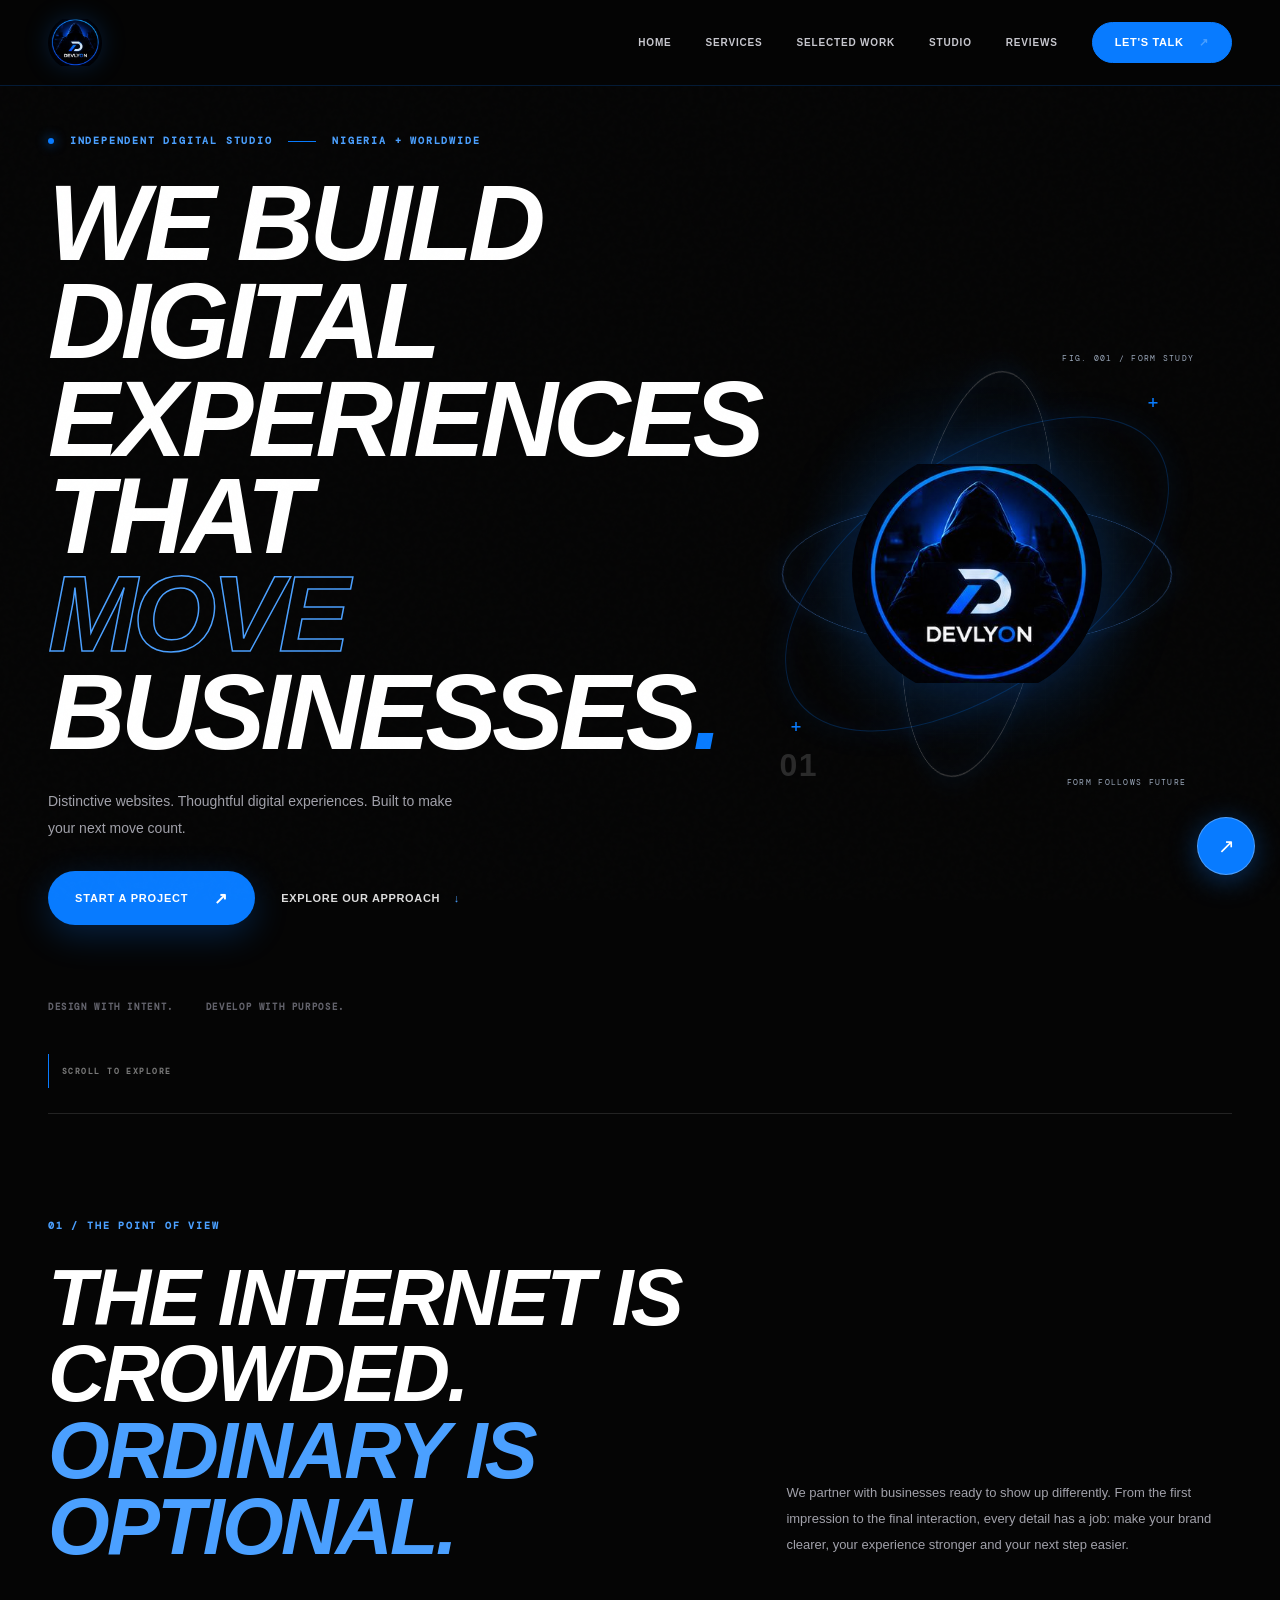
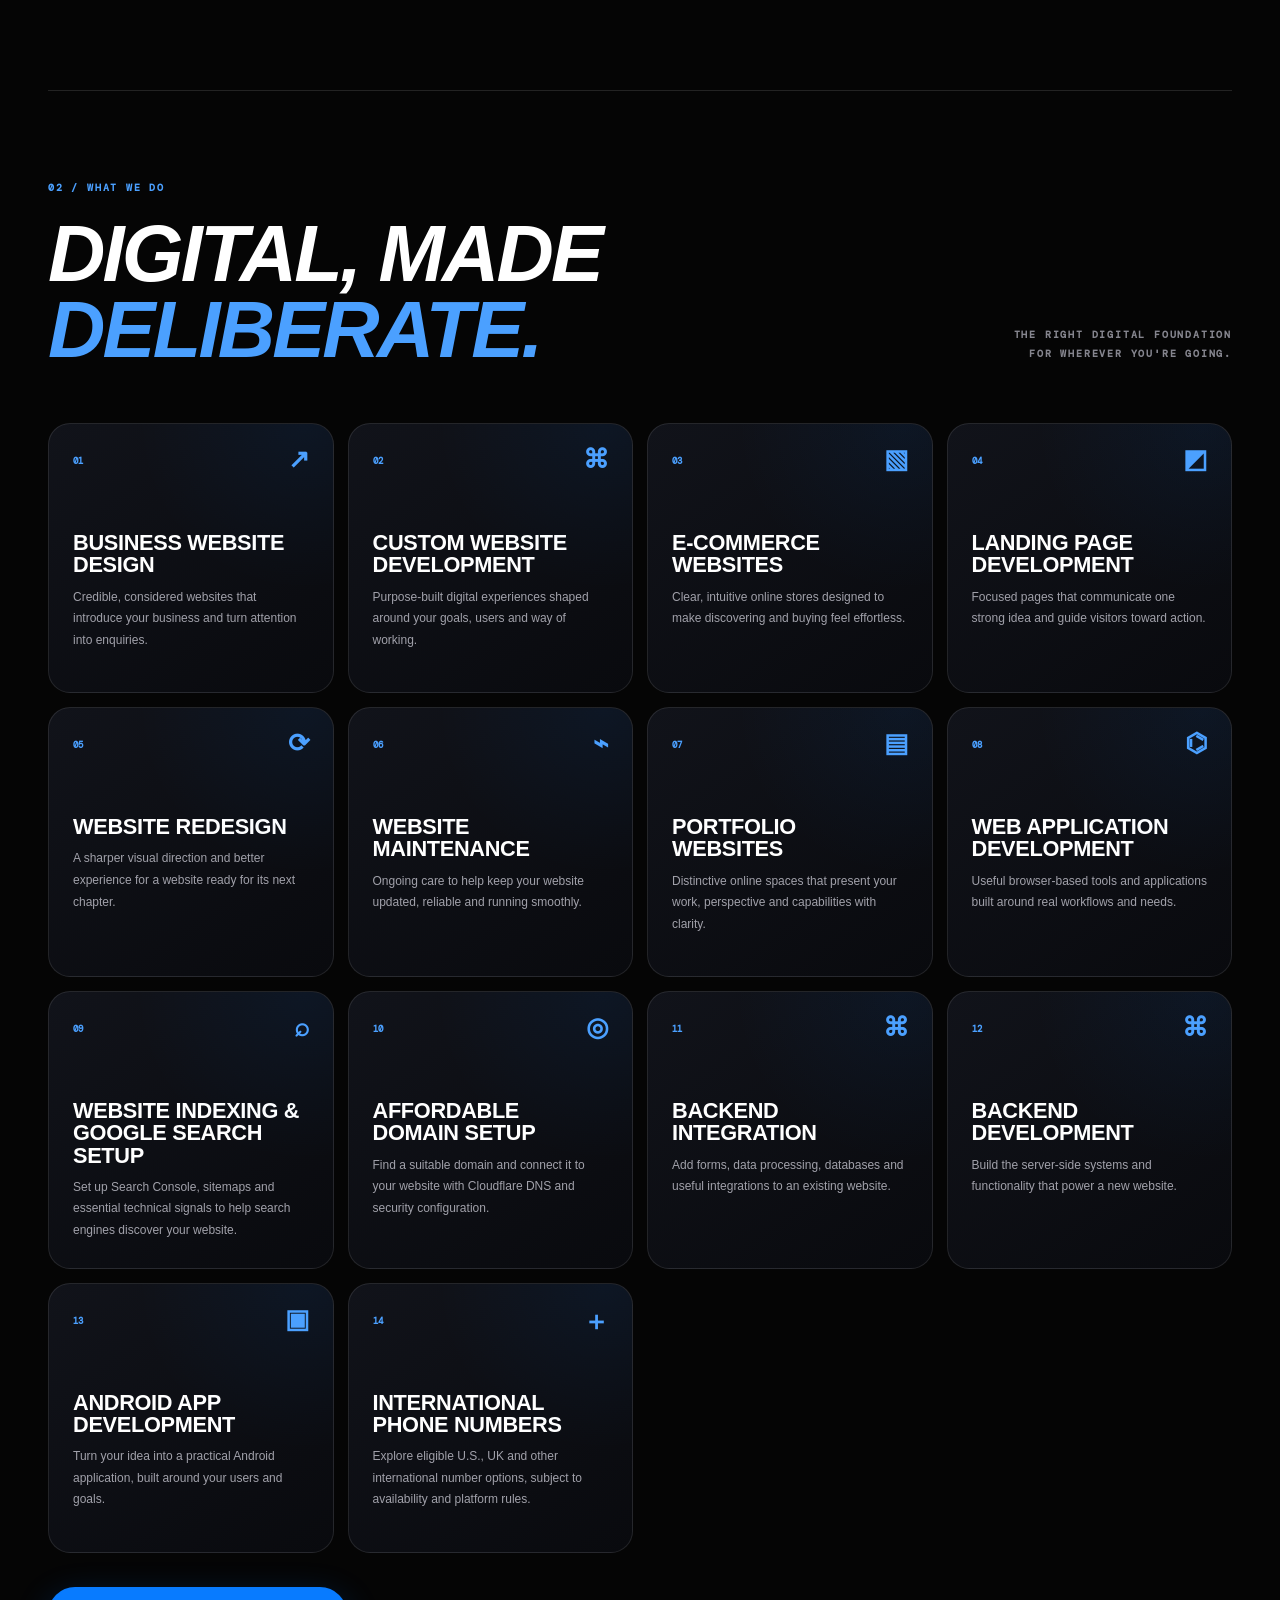
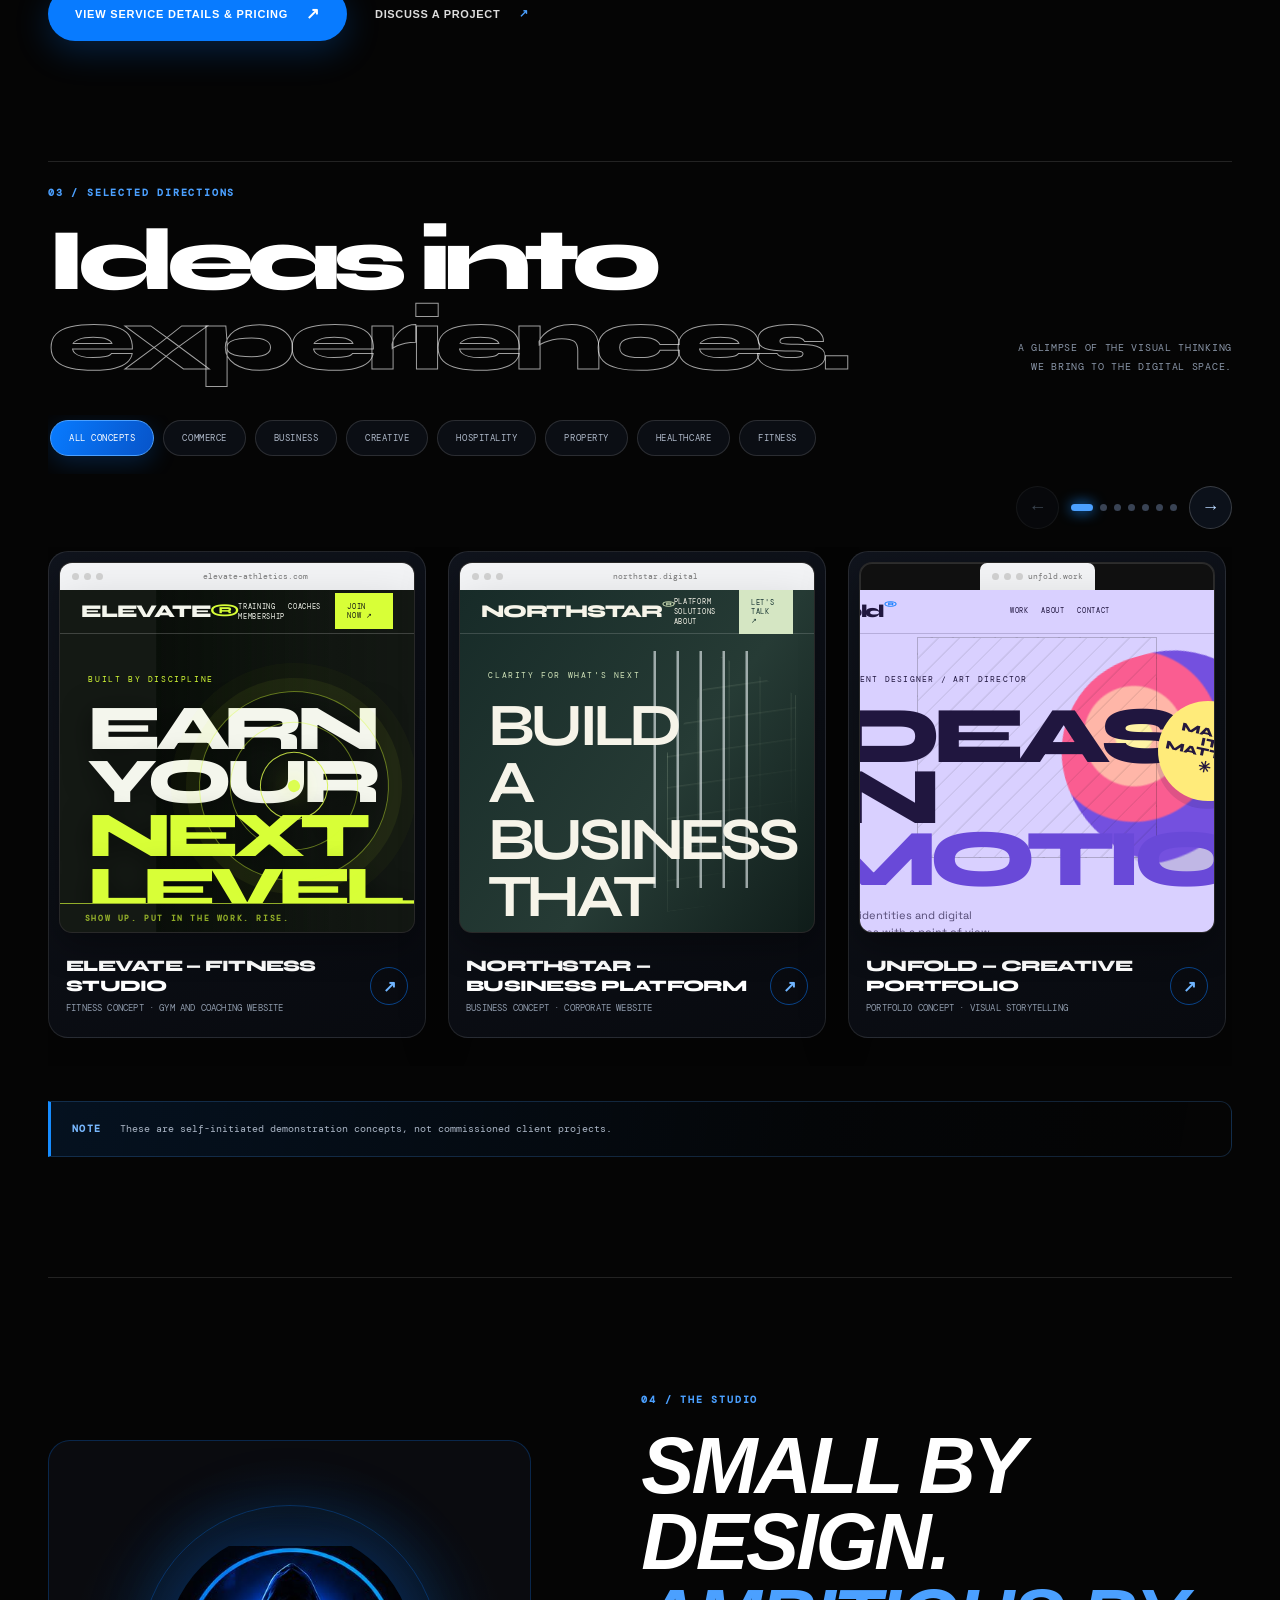
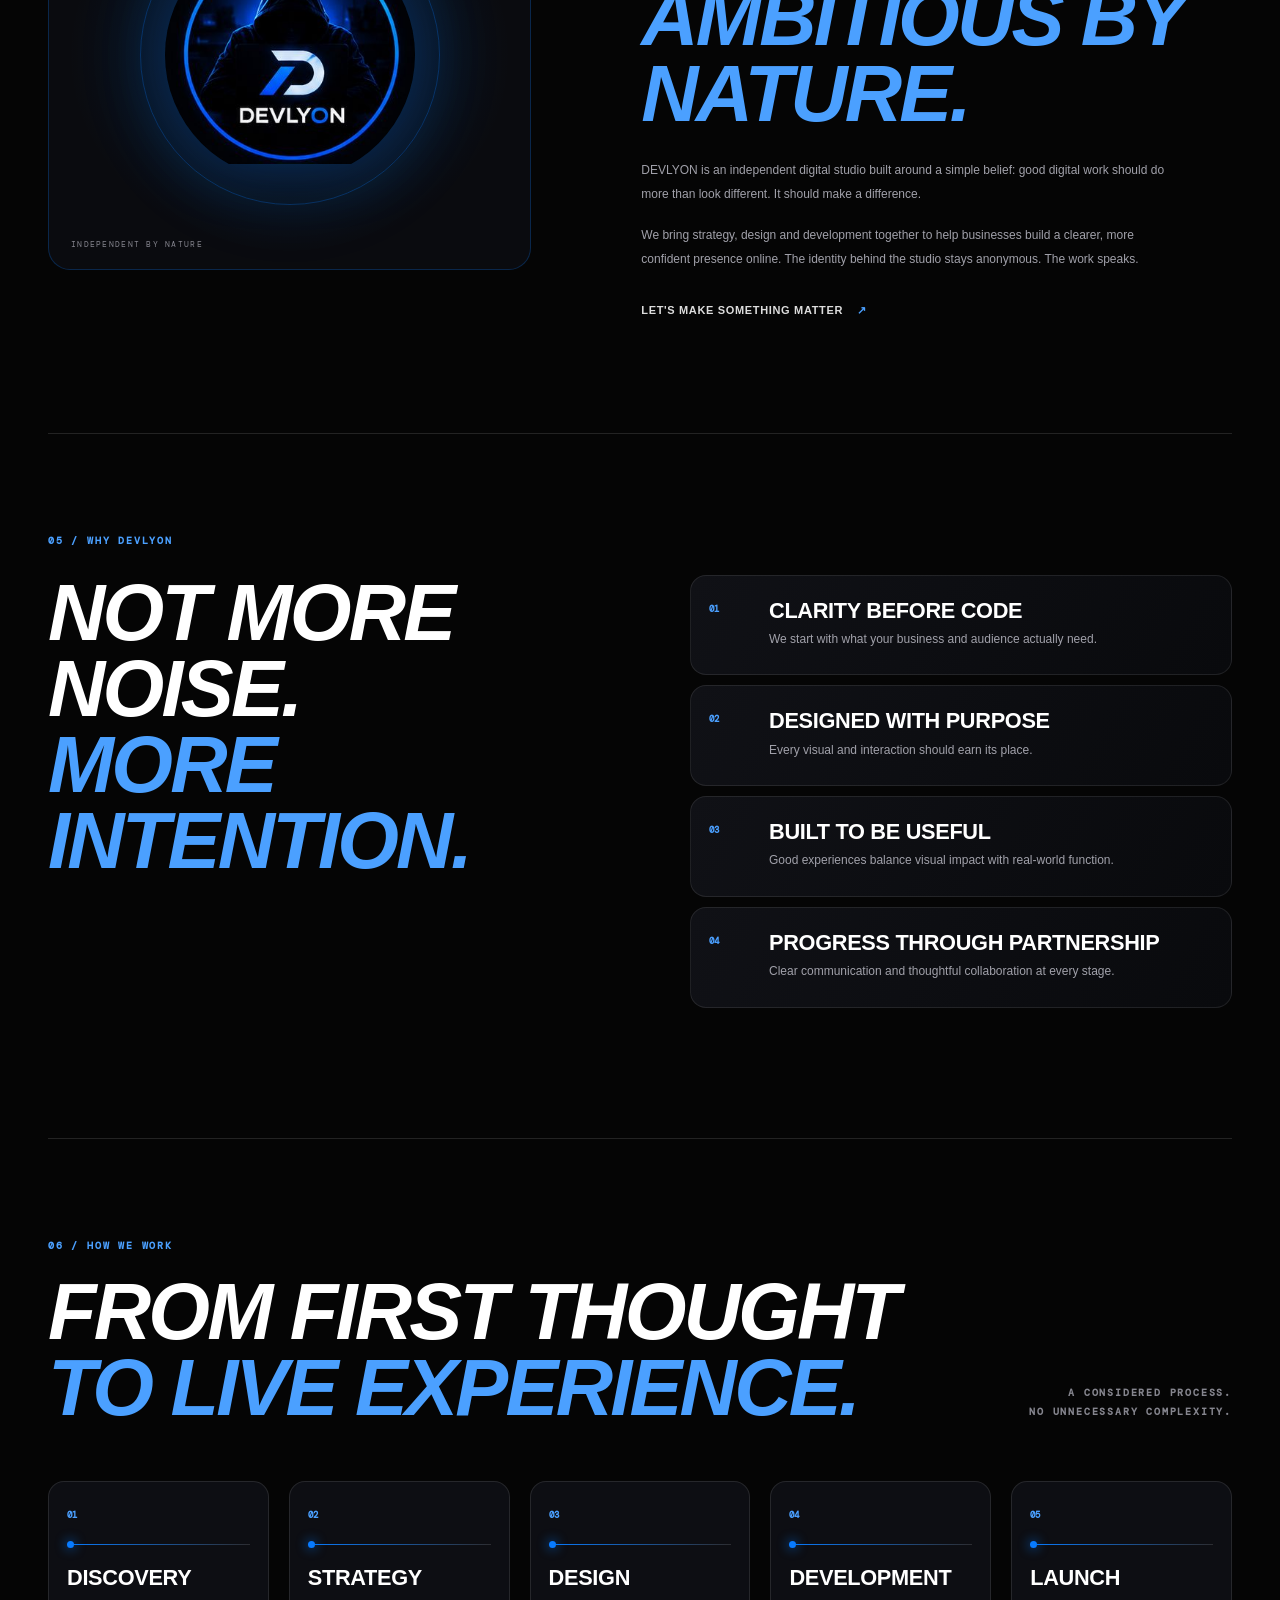
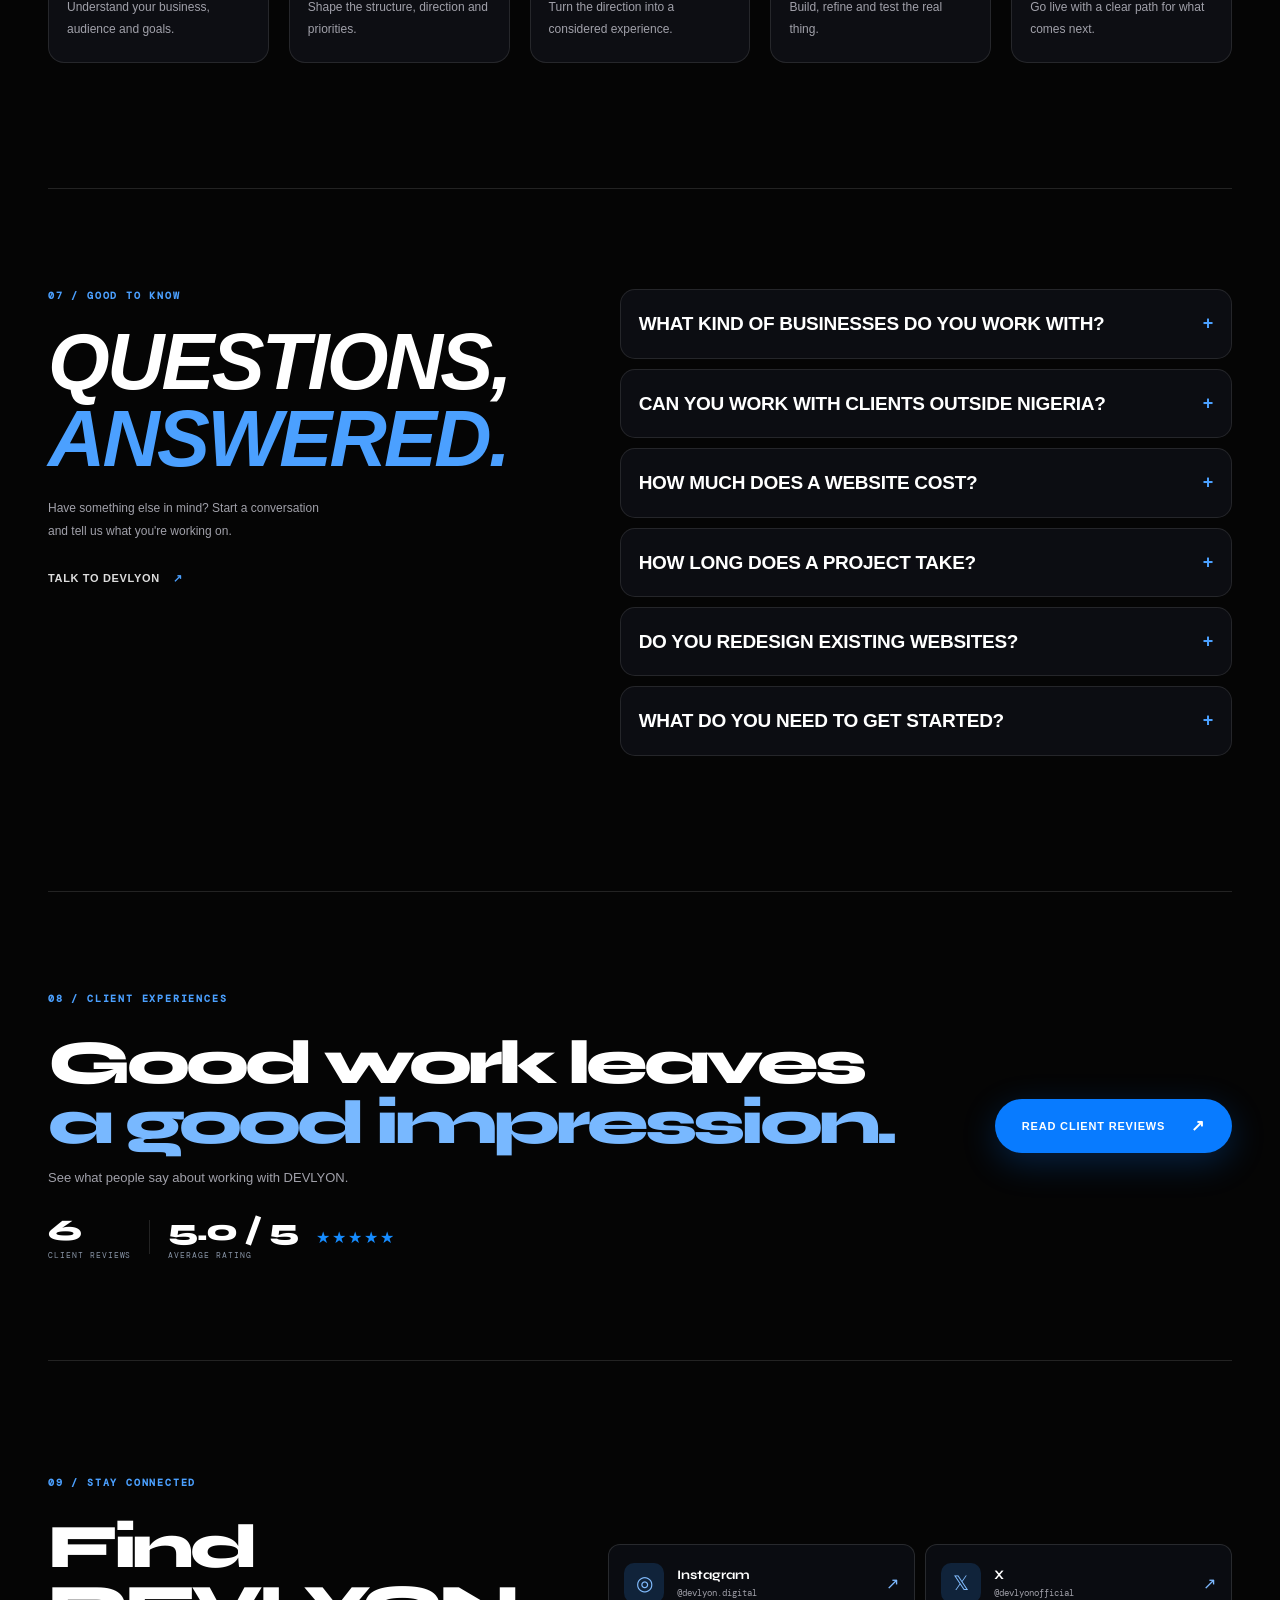
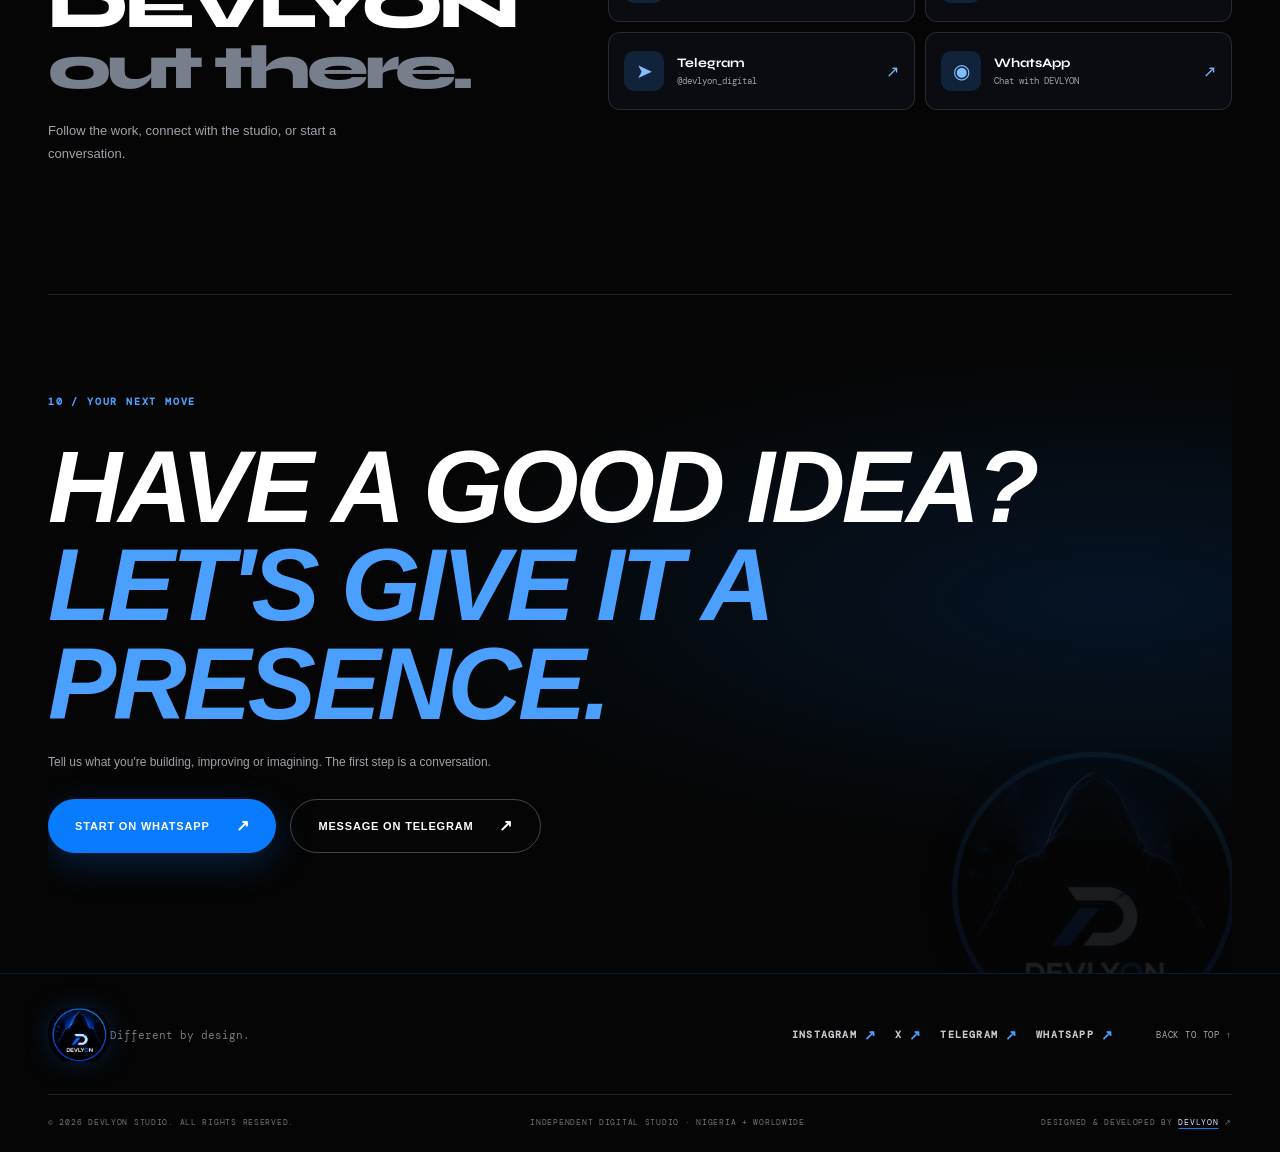
==== index.html @ 81d96ffe "Update DEVLYON WhatsApp contact number" ====
<!doctype html>
<html lang="en">
<head>
<meta charset="utf-8"><meta name="google-site-verification" content="bpdntFJbBT3opNHjQ1o0yw-visxSJpuXAGIEA3lNCcY" /><meta name="viewport" content="width=device-width,initial-scale=1"><meta name="theme-color" content="#050505">
<meta name="description" content="DEVLYON is an independent web design and development studio in Nigeria, creating business websites, e-commerce stores, landing pages and custom digital experiences for brands worldwide.">
<meta property="og:type" content="website"><meta property="og:title" content="DEVLYON — Different by design."><meta property="og:description" content="Distinctive websites. Thoughtful digital experiences. Built for what's next."><meta property="og:url" content="https://devlyon.pages.dev/"><meta name="twitter:card" content="summary_large_image">
<link rel="canonical" href="https://devlyon.pages.dev/">
<title>DEVLYON — Different by design.</title><link rel="icon" href="assets/devlyon-logo.jpg" type="image/jpeg"><link rel="apple-touch-icon" href="assets/devlyon-logo.jpg">
<link rel="preconnect" href="https://fonts.googleapis.com"><link rel="preconnect" href="https://fonts.gstatic.com" crossorigin><link href="https://fonts.googleapis.com/css2?family=DM+Mono:wght@400;500&family=Space+Grotesk:wght@400;500;600;700&family=Syne:wght@400;500;600;700;800&display=swap" rel="stylesheet">
<link rel="stylesheet" href="styles.css"><script src="config.js" defer></script><script src="script.js" defer></script>
<script type="application/ld+json">
{
  "@context": "https://schema.org",
  "@type": "Organization",
  "name": "DEVLYON",
  "url": "https://devlyon.pages.dev/",
  "logo": "https://devlyon.pages.dev/assets/devlyon-logo.jpg",
  "description": "DEVLYON is an independent digital studio building distinctive websites and digital experiences for businesses in Nigeria and worldwide.",
  "sameAs": [
    "https://www.instagram.com/devlyon.digital/",
    "https://x.com/devlyonofficial"
  ],
  "areaServed": "Worldwide"
}
</script>
</head>
<body><div class="noise" aria-hidden="true"></div>
<header class="site-header"><a class="brand" href="index.html" aria-label="DEVLYON home"><img class="brand-logo" src="assets/devlyon-logo.jpg" alt="DEVLYON logo"></a><button class="menu-toggle" aria-label="Open navigation" aria-expanded="false" aria-controls="site-nav"><i></i><i></i></button><nav id="site-nav" class="site-nav"><a href="index.html">Home</a><a href="services.html">Services</a><a href="work.html">Selected work</a><a href="about.html">Studio</a><a href="reviews.html">Reviews</a><a class="nav-cta" href="contact.html">Let's talk <b>↗</b></a></nav></header>
<main>
<section class="hero section-shell" id="home"><div class="hero-copy"><p class="eyebrow"><span class="status-dot"></span> INDEPENDENT DIGITAL STUDIO <span class="eyebrow-line"></span> NIGERIA + WORLDWIDE</p><h1>We build digital<br>experiences that<br><span class="outline-word">move</span> businesses<span class="blue-dot">.</span></h1><p class="hero-text">Distinctive websites. Thoughtful digital experiences. Built to make your next move count.</p><div class="hero-actions"><a class="button button-primary" href="contact.html#contact">Start a project <b>↗</b></a><a class="text-link" href="#work">Explore our approach <b>↓</b></a></div><div class="hero-foot"><span>DESIGN WITH INTENT.</span><span>DEVELOP WITH PURPOSE.</span></div></div>
<div class="hero-art" aria-label="Abstract geometric digital artwork"><div class="hero-grid" aria-hidden="true"></div><div class="hero-orbit hero-orbit-a"></div><div class="hero-orbit hero-orbit-b"></div><div class="hero-orbit hero-orbit-c"></div><img class="hero-brand-logo" src="assets/devlyon-logo.jpg" alt="DEVLYON logo"><span class="art-cross cross-one">+</span><span class="art-cross cross-two">+</span><span class="art-label label-top">FIG. 001 / FORM STUDY</span><span class="art-label label-bottom">FORM FOLLOWS FUTURE</span><span class="art-index">01</span></div><a class="scroll-cue" href="#intro"><i></i> SCROLL TO EXPLORE</a></section>
<section class="intro section-shell" id="intro"><p class="eyebrow">01 / THE POINT OF VIEW</p><div class="intro-content"><h2>The internet is crowded.<br><span>Ordinary is optional.</span></h2><p>We partner with businesses ready to show up differently. From the first impression to the final interaction, every detail has a job: make your brand clearer, your experience stronger and your next step easier.</p></div></section>
<section class="services section-shell" id="services"><div class="section-heading"><div><p class="eyebrow">02 / WHAT WE DO</p><h2>Digital, made<br><span>deliberate.</span></h2></div><p class="section-aside">The right digital foundation<br>for wherever you're going.</p></div><div class="service-grid">
<article class="service-card"><small>01</small><b class="service-icon">↗</b><h3>Business website design</h3><p>Credible, considered websites that introduce your business and turn attention into enquiries.</p></article>
<article class="service-card"><small>02</small><b class="service-icon">⌘</b><h3>Custom website development</h3><p>Purpose-built digital experiences shaped around your goals, users and way of working.</p></article>
<article class="service-card"><small>03</small><b class="service-icon">▧</b><h3>E-commerce websites</h3><p>Clear, intuitive online stores designed to make discovering and buying feel effortless.</p></article>
<article class="service-card"><small>04</small><b class="service-icon">◩</b><h3>Landing page development</h3><p>Focused pages that communicate one strong idea and guide visitors toward action.</p></article>
<article class="service-card"><small>05</small><b class="service-icon">⟳</b><h3>Website redesign</h3><p>A sharper visual direction and better experience for a website ready for its next chapter.</p></article>
<article class="service-card"><small>06</small><b class="service-icon">⌁</b><h3>Website maintenance</h3><p>Ongoing care to help keep your website updated, reliable and running smoothly.</p></article>
<article class="service-card"><small>07</small><b class="service-icon">▤</b><h3>Portfolio websites</h3><p>Distinctive online spaces that present your work, perspective and capabilities with clarity.</p></article>
<article class="service-card"><small>08</small><b class="service-icon">⌬</b><h3>Web application development</h3><p>Useful browser-based tools and applications built around real workflows and needs.</p></article><article class="service-card"><small>09</small><b class="service-icon">⌕</b><h3>Website indexing & Google Search setup</h3><p>Set up Search Console, sitemaps and essential technical signals to help search engines discover your website.</p></article>
<article class="service-card"><small>10</small><b class="service-icon">◎</b><h3>Affordable domain setup</h3><p>Find a suitable domain and connect it to your website with Cloudflare DNS and security configuration.</p></article>
<article class="service-card"><small>11</small><b class="service-icon">⌘</b><h3>Backend integration</h3><p>Add forms, data processing, databases and useful integrations to an existing website.</p></article>
<article class="service-card"><small>12</small><b class="service-icon">⌘</b><h3>Backend development</h3><p>Build the server-side systems and functionality that power a new website.</p></article>
<article class="service-card"><small>13</small><b class="service-icon">▣</b><h3>Android app development</h3><p>Turn your idea into a practical Android application, built around your users and goals.</p></article>
<article class="service-card"><small>14</small><b class="service-icon">＋</b><h3>International phone numbers</h3><p>Explore eligible U.S., UK and other international number options, subject to availability and platform rules.</p></article>
</div><div class="services-actions"><a class="button button-primary" href="services.html">View Service Details &amp; Pricing <b>↗</b></a><a class="text-link" href="contact.html#contact">Discuss a project <b>↗</b></a></div></section>
<section class="work section-shell" id="work"><div class="section-heading"><div><p class="eyebrow">03 / SELECTED DIRECTIONS</p><h2>Ideas into<br><span>experiences.</span></h2></div><p class="section-aside">A glimpse of the visual thinking<br>we bring to the digital space.</p></div><div class="work-filters" role="group" aria-label="Filter portfolio concepts"><button class="filter-button active" data-filter="all">All concepts</button><button class="filter-button" data-filter="commerce">Commerce</button><button class="filter-button" data-filter="business">Business</button><button class="filter-button" data-filter="creative">Creative</button><button class="filter-button" data-filter="hospitality">Hospitality</button><button class="filter-button" data-filter="property">Property</button><button class="filter-button" data-filter="wellness">Healthcare</button><button class="filter-button" data-filter="fitness">Fitness</button></div><div class="work-slider"><div class="slider-controls"><button class="slider-arrow slider-prev" type="button" aria-label="Previous projects">←</button><div class="slider-dots" aria-label="Choose project slide"></div><button class="slider-arrow slider-next" type="button" aria-label="Next projects">→</button></div><div class="work-grid" tabindex="0" aria-label="Portfolio project slides">
<article class="work-card" data-category="fitness"><div class="work-visual preview-fitness"><div class="preview-browser"><i></i><i></i><i></i><span>elevate-athletics.com</span></div><div class="preview-site fitness-site"><nav><b>ELEVATE<span>®</span></b><div>TRAINING　 COACHES　 MEMBERSHIP</div><strong>JOIN NOW ↗</strong></nav><div class="fitness-hero"><small>BUILT BY DISCIPLINE</small><h4>Earn your<br><em>next level.</em></h4><p>Training with purpose. Coaching that pushes you further.</p><button>FIND YOUR PROGRAM ↗</button><div class="fitness-rings"><i></i><i></i><i></i></div></div><footer>SHOW UP. PUT IN THE WORK. RISE.</footer></div></div><div class="work-meta"><div><h3>ELEVATE — Fitness studio</h3><p>Fitness concept · Gym and coaching website</p></div><b>↗</b></div></article>
<article class="work-card" data-category="business"><div class="work-visual visual-architecture preview-business"><div class="preview-browser"><i></i><i></i><i></i><span>northstar.digital</span></div><div class="preview-site business-site"><nav><b>NORTHSTAR<span>®</span></b><div>PLATFORM　 SOLUTIONS　 ABOUT</div><strong>LET'S TALK ↗</strong></nav><div class="business-hero"><small>CLARITY FOR WHAT'S NEXT</small><h4>Build a business<br>that <em>moves forward.</em></h4><p>Strategy, technology and people—working as one.</p><button>DISCOVER OUR APPROACH ↗</button><div class="business-stats"><span><b>01</b> STRATEGY</span><span><b>02</b> SYSTEMS</span><span><b>03</b> GROWTH</span></div></div></div></div><div class="work-meta"><div><h3>NORTHSTAR — Business platform</h3><p>Business concept · Corporate website</p></div><b>↗</b></div></article>
<article class="work-card" data-category="creative"><div class="work-visual visual-creative preview-creative"><div class="preview-browser"><i></i><i></i><i></i><span>unfold.work</span></div><div class="preview-site creative-site"><nav><b>unfold<span>®</span></b><div>WORK　 ABOUT　 CONTACT</div><strong>MENU +</strong></nav><div class="creative-hero"><small>INDEPENDENT DESIGNER / ART DIRECTOR</small><h4>Ideas<br>in <em>motion.</em></h4><div class="creative-stamp">MAKE<br>IT<br>MATTER<span>✳</span></div><p>Creating identities and digital experiences with a point of view.</p><button>VIEW SELECTED WORK ↗</button></div><footer>PORTFOLIO 2026　—　AVAILABLE FOR PROJECTS</footer></div></div><div class="work-meta"><div><h3>UNFOLD — Creative portfolio</h3><p>Portfolio concept · Visual storytelling</p></div><b>↗</b></div></article>
<article class="work-card" data-category="hospitality"><div class="work-visual preview-restaurant"><div class="preview-browser"><i></i><i></i><i></i><span>maison-table.com</span></div><div class="preview-site restaurant-site"><nav><b>MAISON<span>TABLE</span></b><div>MENU　 OUR STORY　 PRIVATE DINING</div><strong>BOOK A TABLE ↗</strong></nav><div class="restaurant-hero"><small>SEASONAL FOOD · TIMELESS MOMENTS</small><h4>A taste of<br><em>somewhere special.</em></h4><p>Thoughtful plates, local ingredients and evenings worth remembering.</p><button>DISCOVER OUR MENU ↗</button><div class="restaurant-dish"><span>✳</span></div></div><footer>GOOD FOOD. GOOD COMPANY. ALWAYS.</footer></div></div><div class="work-meta"><div><h3>MAISON TABLE — Restaurant</h3><p>Hospitality concept · Restaurant website</p></div><b>↗</b></div></article>
<article class="work-card work-wide" data-category="commerce"><div class="work-visual visual-commerce preview-commerce"><div class="preview-browser"><i></i><i></i><i></i><span>forme.studio</span></div><div class="preview-site commerce-site"><nav><b>FORME<span>.</span></b><div>SHOP　 OBJECTS　 JOURNAL</div><strong>BAG (0)</strong></nav><div class="commerce-hero"><div><small>THE EVERYDAY EDITION</small><h4>Make room<br>for <em>beautiful.</em></h4><p>Thoughtful pieces for slower, more intentional living.</p><button>EXPLORE THE COLLECTION ↗</button></div><div class="commerce-product"><div class="product-vase"></div><span>THE SCULPTURAL VASE · $68</span></div></div><footer>DESIGNED FOR LIVING　 ·　 MADE TO LAST</footer></div></div><div class="work-meta"><div><h3>FORME — Objects for living</h3><p>Commerce concept · Art direction & web design</p></div><b>↗</b></div></article>
<article class="work-card" data-category="property"><div class="work-visual preview-property"><div class="preview-browser"><i></i><i></i><i></i><span>forma-estates.com</span></div><div class="preview-site property-site"><nav><b>FORMA<span>ESTATES</span></b><div>PROPERTIES　 DEVELOPMENTS　 ABOUT</div><strong>ENQUIRE ↗</strong></nav><div class="property-hero"><small>SPACES THAT MOVE YOU</small><h4>Find your<br><em>place in the world.</em></h4><p>Exceptional homes and considered spaces in the places you love.</p><button>EXPLORE PROPERTIES ↗</button><div class="property-building"><i></i><i></i><i></i></div></div></div></div><div class="work-meta"><div><h3>FORMA ESTATES — Real estate</h3><p>Property concept · Real estate platform</p></div><b>↗</b></div></article>
<article class="work-card" data-category="wellness"><div class="work-visual preview-wellness"><div class="preview-browser"><i></i><i></i><i></i><span>kinwell.health</span></div><div class="preview-site wellness-site"><nav><b>kinwell<span>+</span></b><div>CARE　 SPECIALTIES　 OUR TEAM</div><strong>BOOK VISIT ↗</strong></nav><div class="wellness-hero"><small>CARE THAT SEES THE WHOLE YOU</small><h4>Feel better.<br><em>Live well.</em></h4><p>Modern care, real connection and a healthier way forward.</p><button>MEET YOUR CARE TEAM ↗</button><div class="wellness-mark">+</div></div><footer>HERE FOR EVERY STEP.</footer></div></div><div class="work-meta"><div><h3>KINWELL — Healthcare</h3><p>Healthcare concept · Clinic website</p></div><b>↗</b></div></article>
</div></div><p class="portfolio-note"><b>NOTE</b> These are self-initiated demonstration concepts, not commissioned client projects.</p></section>
<section class="about section-shell" id="about"><div class="about-visual"><div class="about-orbit"></div><img class="about-brand-logo" src="assets/devlyon-logo.jpg" alt="DEVLYON logo"><small>INDEPENDENT BY NATURE</small></div><div class="about-copy"><p class="eyebrow">04 / THE STUDIO</p><h2>Small by design.<br><span>Ambitious by nature.</span></h2><p>DEVLYON is an independent digital studio built around a simple belief: good digital work should do more than look different. It should make a difference.</p><p>We bring strategy, design and development together to help businesses build a clearer, more confident presence online. The identity behind the studio stays anonymous. The work speaks.</p><a class="text-link" href="#contact">Let's make something matter <b>↗</b></a></div></section>
<section class="values section-shell"><p class="eyebrow">05 / WHY DEVLYON</p><div class="values-layout"><h2>Not more noise.<br><span>More intention.</span></h2><div class="value-list"><article><small>01</small><div><h3>Clarity before code</h3><p>We start with what your business and audience actually need.</p></div></article><article><small>02</small><div><h3>Designed with purpose</h3><p>Every visual and interaction should earn its place.</p></div></article><article><small>03</small><div><h3>Built to be useful</h3><p>Good experiences balance visual impact with real-world function.</p></div></article><article><small>04</small><div><h3>Progress through partnership</h3><p>Clear communication and thoughtful collaboration at every stage.</p></div></article></div></div></section>
<section class="process section-shell" id="process"><div class="section-heading"><div><p class="eyebrow">06 / HOW WE WORK</p><h2>From first thought<br><span>to live experience.</span></h2></div><p class="section-aside">A considered process.<br>No unnecessary complexity.</p></div><div class="process-track"><article><small>01</small><i></i><h3>Discovery</h3><p>Understand your business, audience and goals.</p></article><article><small>02</small><i></i><h3>Strategy</h3><p>Shape the structure, direction and priorities.</p></article><article><small>03</small><i></i><h3>Design</h3><p>Turn the direction into a considered experience.</p></article><article><small>04</small><i></i><h3>Development</h3><p>Build, refine and test the real thing.</p></article><article><small>05</small><i></i><h3>Launch</h3><p>Go live with a clear path for what comes next.</p></article></div></section>
<section class="faq section-shell" id="faq"><div class="faq-intro"><p class="eyebrow">07 / GOOD TO KNOW</p><h2>Questions,<br><span>answered.</span></h2><p>Have something else in mind? Start a conversation and tell us what you're working on.</p><a class="text-link" href="#contact">Talk to DEVLYON <b>↗</b></a></div><div class="faq-list">
<details><summary>What kind of businesses do you work with?<b>+</b></summary><p>We work with businesses, founders, creators and teams across different industries. If you have a clear goal and need a stronger digital presence, let's talk.</p></details>
<details><summary>Can you work with clients outside Nigeria?<b>+</b></summary><p>Yes. DEVLYON is open to projects in Nigeria and worldwide. Communication and project details can be handled remotely.</p></details>
<details><summary>How much does a website cost?<b>+</b></summary><p>Pricing depends on the scope, features and complexity of the project. Share what you have in mind and we'll discuss a suitable approach.</p></details>
<details><summary>How long does a project take?<b>+</b></summary><p>Timelines vary with the size of the website, features and how quickly content and feedback are provided. We'll agree on a realistic timeline before work begins.</p></details>
<details><summary>Do you redesign existing websites?<b>+</b></summary><p>Absolutely. We can review your current website and help improve its structure, visual direction, usability and performance.</p></details>
<details><summary>What do you need to get started?<b>+</b></summary><p>A short explanation of your business, what you want the website to achieve and any examples you like. We can work through the details together.</p></details></div></section>

<section class="review-invite section-shell" aria-labelledby="review-invite-title">
  <div><p class="eyebrow">08 / CLIENT EXPERIENCES</p><h2 id="review-invite-title">Good work leaves<br><span>a good impression.</span></h2><p>See what people say about working with DEVLYON.</p>
    <div class="review-invite-stats" aria-live="polite">
      <div><strong id="review-invite-count">—</strong><span>CLIENT REVIEWS</span></div>
      <i aria-hidden="true"></i>
      <div><strong id="review-invite-average">—</strong><span>AVERAGE RATING</span></div>
      <span class="review-invite-stars" id="review-invite-stars" aria-label="Customer rating">☆☆☆☆☆</span>
    </div>
  </div>
  <a class="button button-primary" href="reviews.html">Read client reviews <b>↗</b></a>
</section>
<section class="social-hub section-shell" id="connect">
  <div><p class="eyebrow">09 / STAY CONNECTED</p><h2>Find DEVLYON<br><span>out there.</span></h2><p>Follow the work, connect with the studio, or start a conversation.</p></div>
  <div class="social-hub-links">
    <a href="https://www.instagram.com/devlyon.digital/" target="_blank" rel="noopener noreferrer"><span class="social-symbol">◎</span><span><b>Instagram</b><small>@devlyon.digital</small></span><i>↗</i></a>
    <a href="https://x.com/devlyonofficial" target="_blank" rel="noopener noreferrer"><span class="social-symbol">𝕏</span><span><b>X</b><small>@devlyonofficial</small></span><i>↗</i></a>
    <a href="https://t.me/devlyon_digital" target="_blank" rel="noopener noreferrer"><span class="social-symbol">➤</span><span><b>Telegram</b><small>@devlyon_digital</small></span><i>↗</i></a>
    <a href="https://wa.me/639552904890" target="_blank" rel="noopener noreferrer"><span class="social-symbol">◉</span><span><b>WhatsApp</b><small>Chat with DEVLYON</small></span><i>↗</i></a>
  </div>
</section>

<section class="contact section-shell" id="contact"><p class="eyebrow">10 / YOUR NEXT MOVE</p><div class="contact-main"><h2>Have a good idea?<br><span>Let's give it a presence.</span></h2><p>Tell us what you're building, improving or imagining. The first step is a conversation.</p><div class="contact-actions"><a class="button button-primary" data-contact="whatsapp" href="https://wa.me/639552904890" target="_blank" rel="noopener noreferrer">Start on WhatsApp <b>↗</b></a><a class="button button-outline" data-contact="telegram" href="https://t.me/devlyon_digital" target="_blank" rel="noopener noreferrer">Message on Telegram <b>↗</b></a></div></div><img class="contact-watermark-logo" src="assets/devlyon-logo.jpg" alt="" aria-hidden="true"></section>
</main>
<footer class="site-footer"><div class="footer-top"><a class="brand" href="index.html" aria-label="DEVLYON home"><img class="brand-logo footer-logo" src="assets/devlyon-logo.jpg" alt="DEVLYON logo"></a><p>Different by design.</p><nav class="footer-socials" aria-label="DEVLYON social media"><a href="https://www.instagram.com/devlyon.digital/" target="_blank" rel="noopener noreferrer">INSTAGRAM <span>↗</span></a><a href="https://x.com/devlyonofficial" target="_blank" rel="noopener noreferrer">X <span>↗</span></a><a href="https://t.me/devlyon_digital" target="_blank" rel="noopener noreferrer">TELEGRAM <span>↗</span></a><a href="https://wa.me/639552904890" target="_blank" rel="noopener noreferrer">WHATSAPP <span>↗</span></a></nav><a class="back-top" href="#home">BACK TO TOP ↑</a></div><div class="footer-bottom"><span>© <span id="year"></span> DEVLYON STUDIO. ALL RIGHTS RESERVED.</span><span>INDEPENDENT DIGITAL STUDIO · NIGERIA + WORLDWIDE</span><span class="creator-credit">Designed & developed by <a data-brand-link href="https://devlyon.pages.dev/">DEVLYON</a> ↗</span></div></footer>
<a class="floating-contact" data-contact="whatsapp" href="https://wa.me/639552904890" target="_blank" rel="noopener noreferrer" aria-label="Chat with DEVLYON on WhatsApp">↗</a>
</body></html>
---- styles.css ----
:root{--bg:#050505;--panel:#0d0d12;--blue:#087bff;--blue2:#4ba0ff;--white:#fff;--muted:#a1a1aa;--line:rgba(255,255,255,.12);--mono:"DM Mono",monospace;--sans:"Manrope",sans-serif;--wrap:1240px}*{box-sizing:border-box}html{scroll-behavior:smooth;scroll-padding-top:90px}body{margin:0;background:var(--bg);color:var(--white);font-family:var(--sans);-webkit-font-smoothing:antialiased;overflow-x:hidden}a{color:inherit;text-decoration:none}button{font:inherit}.noise{position:fixed;inset:0;z-index:8;pointer-events:none;opacity:.03;background-image:url("data:image/svg+xml,%3Csvg xmlns='http://www.w3.org/2000/svg' viewBox='0 0 180 180'%3E%3Cfilter id='n'%3E%3CfeTurbulence type='fractalNoise' baseFrequency='.9' numOctaves='3' stitchTiles='stitch'/%3E%3C/filter%3E%3Crect width='100%25' height='100%25' filter='url(%23n)' opacity='.5'/%3E%3C/svg%3E")}.section-shell{width:min(var(--wrap),calc(100% - 96px));margin-inline:auto}.site-header{height:86px;padding:0 max(48px,calc((100vw - var(--wrap))/2));display:flex;align-items:center;justify-content:space-between;border-bottom:1px solid rgba(255,255,255,.08);position:sticky;top:0;z-index:20;background:rgba(5,5,5,.88);backdrop-filter:blur(18px)}.brand{display:inline-flex;align-items:center;gap:11px;font-weight:800;letter-spacing:.16em;font-size:13px}.brand-mark{width:34px;height:34px;border:1px solid rgba(8,123,255,.7);display:grid;place-items:center;font-size:20px;letter-spacing:-.1em;box-shadow:0 0 22px rgba(8,123,255,.13)}.brand-mark span,.blue-dot,.about-visual strong span{color:var(--blue)}.site-nav{display:flex;align-items:center;gap:34px;font-size:11px;color:#c7c7ce}.site-nav>a:not(.nav-cta):hover,.text-link:hover{color:var(--blue2)}.nav-cta{border:1px solid rgba(8,123,255,.65);padding:12px 17px;color:white}.nav-cta b{color:var(--blue2);margin-left:12px}.menu-toggle{display:none}.hero{min-height:690px;display:grid;grid-template-columns:1.08fr .92fr;align-items:center;position:relative;padding-top:48px;padding-bottom:100px}.hero-copy{position:relative;z-index:2}.eyebrow{font:10px var(--mono);letter-spacing:.15em;color:var(--blue2);margin:0 0 28px}.status-dot{display:inline-block;width:6px;height:6px;background:var(--blue);border-radius:50%;margin-right:8px;box-shadow:0 0 12px var(--blue)}.eyebrow-line{display:inline-block;width:28px;height:1px;background:var(--blue);vertical-align:middle;margin:0 8px}.hero h1{font-size:clamp(48px,6.2vw,86px);line-height:1.04;letter-spacing:-.075em;margin:0;font-weight:700}.outline-word{color:transparent;-webkit-text-stroke:1px rgba(255,255,255,.72)}.hero-text{max-width:430px;color:var(--muted);font-size:14px;line-height:1.9;margin:26px 0 30px}.hero-actions,.contact-actions{display:flex;align-items:center;gap:26px;flex-wrap:wrap}.button{min-height:50px;padding:0 20px;display:inline-flex;align-items:center;gap:32px;font-size:11px;font-weight:700;transition:transform .25s,background .25s,border-color .25s}.button:hover{transform:translateY(-3px)}.button-primary{background:var(--blue);color:white;box-shadow:0 8px 30px rgba(8,123,255,.2)}.button-primary:hover{background:#2490ff}.button-outline{border:1px solid var(--line)}.button-outline:hover{border-color:var(--blue)}.button b{font-size:16px}.text-link{font-size:11px;color:#ddd;transition:color .2s}.text-link b{color:var(--blue2);margin-left:10px}.hero-foot{display:flex;gap:32px;margin-top:76px;font:9px var(--mono);letter-spacing:.12em;color:#62626b}.hero-art{height:510px;position:relative;display:grid;place-items:center;isolation:isolate}.figure-glow{position:absolute;width:300px;height:360px;background:var(--blue);filter:blur(130px);opacity:.2;border-radius:50%}.orbit{position:absolute;border:1px solid rgba(8,123,255,.25);border-radius:50%;transform:rotate(-25deg)}.orbit-one{width:440px;height:180px}.orbit-two{width:390px;height:310px;transform:rotate(45deg)}.orbit-three{width:300px;height:430px;transform:rotate(68deg);border-color:rgba(255,255,255,.12)}.figure{position:relative;width:240px;height:360px;filter:drop-shadow(0 0 28px rgba(8,123,255,.22))}.figure-hood{position:absolute;top:22px;left:36px;width:168px;height:225px;background:linear-gradient(135deg,#20242d,#08090d 55%,#161b26);border-radius:48% 48% 35% 35%;clip-path:polygon(50% 0,88% 17%,100% 57%,83% 100%,17% 100%,0 57%,12% 17%);border:1px solid #333}.figure-face{position:absolute;top:82px;left:68px;width:104px;height:130px;background:linear-gradient(145deg,#10131a,#020305 65%);border-radius:45% 45% 42% 42%;box-shadow:inset 0 0 20px #000}.figure-face i,.figure-face b{position:absolute;top:66px;width:28px;height:3px;background:var(--blue);box-shadow:0 0 12px var(--blue)}.figure-face i{left:17px;transform:rotate(8deg)}.figure-face b{right:17px;transform:rotate(-8deg)}.figure-shoulders{position:absolute;bottom:0;left:0;width:240px;height:155px;background:linear-gradient(130deg,#1b202a,#050608 62%,#151a23);border-radius:50% 50% 5% 5%;clip-path:polygon(30% 0,70% 0,100% 42%,100% 100%,0 100%,0 42%);border-top:1px solid #3d4655}.art-cross{position:absolute;color:var(--blue);font-size:20px;font-family:var(--mono)}.cross-one{top:70px;right:35px}.cross-two{bottom:90px;left:30px}.art-label{position:absolute;font:8px var(--mono);letter-spacing:.16em;color:#727783}.label-top{top:34px;right:0}.label-bottom{bottom:42px;right:8px}.art-index{position:absolute;bottom:45px;left:20px;color:rgba(255,255,255,.15);font-size:42px;font-weight:800;letter-spacing:-.08em}.scroll-cue{position:absolute;bottom:25px;left:0;display:flex;align-items:center;gap:13px;font:8px var(--mono);letter-spacing:.15em;color:#777}.scroll-cue i{height:34px;width:1px;background:var(--blue)}.intro{border-top:1px solid var(--line);padding-top:105px;padding-bottom:125px}.intro-content{display:grid;grid-template-columns:1.2fr .8fr;gap:70px;align-items:end}.intro h2,.section-heading h2,.about h2,.values h2,.faq h2,.contact h2{font-size:clamp(38px,5vw,64px);line-height:1.12;letter-spacing:-.065em;margin:0;font-weight:600}.intro h2 span,.section-heading h2 span,.about h2 span,.values h2 span,.faq h2 span,.contact h2 span{color:#73737d}.intro-content>p{color:var(--muted);font-size:13px;line-height:2;margin:0 0 7px;max-width:440px}.services{padding:90px 0 120px;border-top:1px solid var(--line)}.section-heading{display:flex;align-items:end;justify-content:space-between;margin-bottom:55px}.section-heading .eyebrow{margin-bottom:22px}.section-aside{font:10px/1.9 var(--mono);color:#85858e;text-align:right;margin:0 0 5px}.service-grid{display:grid;grid-template-columns:repeat(4,1fr);border-top:1px solid var(--line);border-left:1px solid var(--line)}.service-card{min-height:250px;padding:24px 23px 28px;border-right:1px solid var(--line);border-bottom:1px solid var(--line);position:relative;transition:background .3s}.service-card:hover{background:linear-gradient(145deg,rgba(8,123,255,.12),transparent 75%)}.service-card>small,.value-list small,.process-track small{font:9px var(--mono);color:#666}.service-icon{position:absolute;right:23px;top:20px;font-size:23px;color:var(--blue2)}.service-card h3{font-size:16px;line-height:1.35;letter-spacing:-.04em;margin:57px 0 10px}.service-card p,.work-meta p,.value-list p,.process-track p{font-size:11px;line-height:1.8;color:var(--muted);margin:0}.work{padding:100px 0 120px;border-top:1px solid var(--line)}.work-filters{display:flex;gap:8px;margin:-20px 0 28px}.filter-button{background:transparent;border:1px solid var(--line);color:#999;padding:9px 15px;font-size:10px;cursor:pointer}.filter-button.active,.filter-button:hover{color:white;border-color:var(--blue);background:rgba(8,123,255,.1)}.work-grid{display:grid;grid-template-columns:1.3fr 1fr 1fr;gap:18px}.work-card[hidden]{display:none}.work-visual{height:310px;position:relative;overflow:hidden}.visual-commerce{background:#d8d5ca;color:#151515;padding:22px}.mock-top{display:flex;justify-content:space-between;font-size:9px;letter-spacing:.1em}.mock-top span{font-size:7px}.forme-title{position:absolute;top:93px;left:27px;font-size:47px;line-height:.94;letter-spacing:-.08em;font-weight:600;z-index:2}.forme-title em{font-family:Georgia,serif;font-weight:400}.forme-object{position:absolute;width:190px;height:210px;right:20px;bottom:-25px;border-radius:48% 48% 10% 10%;background:linear-gradient(120deg,#f1eee5,#89877f 60%,#393a37);transform:rotate(-13deg);box-shadow:inset -18px -8px 30px #5555}.visual-commerce>small,.visual-architecture>label,.visual-creative>label{position:absolute;bottom:16px;left:18px;font:8px var(--mono);letter-spacing:.12em;z-index:3}.visual-architecture{background:linear-gradient(130deg,#222a2b,#11191a);color:#d7e0da;padding:25px}.visual-architecture>small,.visual-creative>small{font:8px var(--mono);letter-spacing:.16em}.arch-shape{position:absolute;right:25px;top:55px;width:170px;height:230px;border:1px solid #8c9d93;transform:perspective(400px) rotateY(-28deg) skewY(5deg);background:repeating-linear-gradient(0deg,transparent 0 24px,rgba(200,220,210,.22) 25px 26px),linear-gradient(120deg,rgba(130,160,145,.2),transparent)}.arch-copy{position:absolute;bottom:58px;left:24px;font-size:35px;line-height:.98;letter-spacing:-.07em}.visual-creative{background:#e8e4dc;color:#181818;display:grid;place-items:center}.creative-ring{position:absolute;width:235px;height:235px;border:1px solid #222;border-radius:50%;box-shadow:0 0 0 18px #e8e4dc,0 0 0 19px #222,0 0 0 40px #e8e4dc,0 0 0 41px #222}.visual-creative strong{position:relative;font-size:38px;font-weight:800;letter-spacing:-.1em}.visual-creative sup{font:10px var(--mono);vertical-align:top;margin-left:5px}.visual-creative>small{position:absolute;top:22px;left:20px}.visual-creative>label{color:#222}.work-meta{display:flex;justify-content:space-between;padding:17px 2px 0}.work-meta h3{font-size:13px;margin:0 0 5px}.work-meta p{font-size:10px}.work-meta>b{color:var(--blue2)}.portfolio-note{font:9px/1.8 var(--mono);color:#777;margin:30px 0 0}.portfolio-note b{color:var(--blue2);margin-right:9px}.about{padding:115px 0;display:grid;grid-template-columns:.9fr 1.1fr;gap:110px;align-items:center;border-top:1px solid var(--line)}.about-visual{height:430px;position:relative;display:grid;place-items:center;background:radial-gradient(ellipse at center,rgba(8,123,255,.16),transparent 65%),#0a0b0f;overflow:hidden}.about-orbit{position:absolute;width:300px;height:300px;border:1px solid rgba(8,123,255,.3);border-radius:50%;box-shadow:0 0 70px rgba(8,123,255,.1),inset 0 0 60px rgba(8,123,255,.08)}.about-visual strong{font-size:160px;font-weight:800;letter-spacing:-.13em;text-shadow:0 0 55px rgba(8,123,255,.22);z-index:1}.about-visual>small{position:absolute;bottom:20px;left:22px;font:8px var(--mono);letter-spacing:.16em;color:#85858e}.about-copy .eyebrow{margin-bottom:22px}.about-copy h2{margin-bottom:25px}.about-copy>p:not(.eyebrow){font-size:12px;line-height:2;color:var(--muted);max-width:530px;margin:0 0 17px}.about-copy .text-link{display:inline-block;margin-top:16px}.values{padding:100px 0 120px;border-top:1px solid var(--line)}.values-layout{display:grid;grid-template-columns:1fr 1fr;gap:100px}.values h2{font-size:clamp(38px,4.5vw,58px)}.value-list article{display:grid;grid-template-columns:40px 1fr;gap:20px;padding:20px 0;border-bottom:1px solid var(--line)}.value-list article>small{color:var(--blue2);padding-top:3px}.value-list h3{font-size:14px;margin:0 0 7px}.process{padding:100px 0 125px;border-top:1px solid var(--line)}.process-track{display:grid;grid-template-columns:repeat(5,1fr);gap:20px}.process-track article>small{color:var(--blue2)}.process-track article>i{display:block;height:1px;background:linear-gradient(90deg,var(--blue),rgba(255,255,255,.13));margin:17px 0 22px;position:relative}.process-track article>i:before{content:"";position:absolute;left:0;top:-3px;width:7px;height:7px;border-radius:50%;background:var(--blue);box-shadow:0 0 12px var(--blue)}.process-track h3{font-size:14px;margin:0 0 8px}.faq{padding:100px 0 125px;border-top:1px solid var(--line);display:grid;grid-template-columns:.8fr 1.2fr;gap:110px}.faq-intro .eyebrow{margin-bottom:22px}.faq-intro>p:not(.eyebrow){font-size:12px;line-height:1.9;color:var(--muted);max-width:280px;margin:20px 0}.faq-intro .text-link{display:inline-block;margin-top:10px}.faq-list details{border-bottom:1px solid var(--line);padding:21px 0}.faq-list details:first-child{border-top:1px solid var(--line)}.faq-list summary{cursor:pointer;list-style:none;font-size:13px;display:flex;justify-content:space-between;gap:20px}.faq-list summary::-webkit-details-marker{display:none}.faq-list summary b{font-size:18px;color:var(--blue2);transition:transform .2s}.faq-list details[open] summary b{transform:rotate(45deg)}.faq-list details p{max-width:570px;font-size:11px;line-height:1.9;color:var(--muted);margin:15px 30px 0 0}.contact{padding:100px 0 120px;border-top:1px solid var(--line);position:relative;overflow:hidden}.contact .eyebrow{margin-bottom:30px}.contact-main{position:relative;z-index:1}.contact h2{font-size:clamp(42px,6vw,76px)}.contact h2 span{color:#777}.contact-main>p{font-size:12px;color:var(--muted);margin:22px 0 30px}.contact-watermark{position:absolute;right:0;bottom:-100px;font-size:380px;font-weight:800;letter-spacing:-.15em;color:rgba(8,123,255,.045);pointer-events:none}.site-footer{border-top:1px solid var(--line);padding:30px max(48px,calc((100vw - var(--wrap))/2)) 25px}.footer-top{display:flex;align-items:center;justify-content:space-between;padding-bottom:28px;border-bottom:1px solid var(--line)}.footer-top>p{font:11px var(--mono);color:#777}.back-top{font:9px var(--mono);letter-spacing:.12em;color:#aaa}.footer-bottom{display:flex;justify-content:space-between;gap:20px;padding-top:22px;font:8px var(--mono);letter-spacing:.06em;color:#73737b}.creator-credit a{color:#d7e7ff;text-decoration:underline;text-decoration-color:var(--blue);text-underline-offset:3px}.floating-contact{position:fixed;right:25px;bottom:25px;z-index:15;width:48px;height:48px;border-radius:50%;display:grid;place-items:center;background:var(--blue);box-shadow:0 5px 28px rgba(8,123,255,.35);font-size:20px}:focus-visible{outline:2px solid var(--blue2);outline-offset:4px}::selection{background:var(--blue);color:white}.reveal{opacity:0;transform:translateY(18px);transition:opacity .65s ease,transform .65s ease}.reveal.is-visible{opacity:1;transform:none}
@media(max-width:1000px){.section-shell{width:calc(100% - 64px)}.site-header{padding-inline:32px}.hero{grid-template-columns:1fr .8fr}.hero h1{font-size:clamp(48px,7vw,72px)}.hero-art{transform:scale(.85)}.service-grid{grid-template-columns:repeat(2,1fr)}.work-grid{grid-template-columns:1fr 1fr}.work-wide{grid-column:span 2}.work-wide .work-visual{height:350px}.about{gap:55px}.faq{gap:55px}.site-footer{padding-inline:32px}.footer-bottom{flex-wrap:wrap}}
@media(max-width:700px){html{scroll-padding-top:72px}.section-shell{width:calc(100% - 40px)}.site-header{height:70px;padding-inline:20px}.menu-toggle{display:flex;flex-direction:column;gap:6px;border:0;background:none;padding:10px;z-index:22}.menu-toggle i{width:23px;height:1px;background:white;transition:.2s}.menu-toggle[aria-expanded=true] i:first-child{transform:translateY(3.5px) rotate(45deg)}.menu-toggle[aria-expanded=true] i:last-child{transform:translateY(-3.5px) rotate(-45deg)}.site-nav{position:fixed;inset:0;background:#07080b;display:flex;flex-direction:column;align-items:flex-start;justify-content:center;padding:35px;gap:28px;opacity:0;visibility:hidden;transition:.25s}.site-nav.is-open{opacity:1;visibility:visible}.site-nav>a:not(.nav-cta){font-size:22px}.nav-cta{font-size:13px}.hero{display:flex;flex-direction:column;align-items:stretch;padding-top:70px;padding-bottom:90px;min-height:auto}.hero h1{font-size:clamp(47px,12vw,70px)}.hero .eyebrow{font-size:8px;line-height:1.8}.hero-text{font-size:12px;max-width:330px}.hero-actions{gap:20px}.hero-foot{margin-top:50px;font-size:7px;gap:15px}.hero-art{height:390px;transform:scale(.82);transform-origin:top center;margin:25px 0 -45px}.scroll-cue{bottom:0}.intro{padding:75px 0 85px}.intro-content{grid-template-columns:1fr;gap:25px}.intro h2,.section-heading h2,.about h2,.values h2,.faq h2{font-size:42px}.intro-content>p{font-size:12px}.services,.work,.process,.faq{padding:75px 0 85px}.section-heading{align-items:flex-start;gap:20px;flex-direction:column;margin-bottom:35px}.section-aside{text-align:left}.service-grid{grid-template-columns:1fr 1fr}.service-card{min-height:230px;padding:18px 15px}.service-card h3{font-size:13px;margin-top:54px}.service-card p{font-size:10px}.service-icon{right:15px;top:15px}.work-filters{overflow-x:auto;padding-bottom:5px;margin-top:-5px}.filter-button{white-space:nowrap}.work-grid{grid-template-columns:1fr;gap:28px}.work-wide{grid-column:auto}.work-visual,.work-wide .work-visual{height:290px}.about{padding:80px 0;grid-template-columns:1fr;gap:40px}.about-visual{height:330px}.about-visual strong{font-size:130px}.about-copy>p:not(.eyebrow){font-size:11px}.values{padding:75px 0 85px}.values-layout{grid-template-columns:1fr;gap:35px}.process-track{grid-template-columns:1fr;gap:25px}.process-track article{display:grid;grid-template-columns:35px 1fr;column-gap:15px}.process-track article>small{grid-row:1/span 2}.process-track article>i{grid-column:2;margin:6px 0 13px}.process-track h3,.process-track p{grid-column:2}.process-track p{margin-top:5px}.faq{grid-template-columns:1fr;gap:35px}.faq-intro>p:not(.eyebrow){max-width:340px}.faq-list summary{font-size:12px}.contact{padding:75px 0 90px}.contact h2{font-size:clamp(39px,10vw,58px)}.contact-main>p{max-width:300px;line-height:1.8}.contact-actions{gap:12px;align-items:stretch;flex-direction:column;width:min(100%,290px)}.contact-actions .button{justify-content:space-between}.contact-watermark{font-size:230px;bottom:-55px}.site-footer{padding:25px 20px}.footer-top{flex-wrap:wrap;gap:15px}.footer-top>p{order:3;width:100%;margin:0}.footer-bottom{flex-direction:column;gap:12px;font-size:7px}.floating-contact{right:16px;bottom:16px;width:44px;height:44px}}
@media(prefers-reduced-motion:reduce){*,*::before,*::after{scroll-behavior:auto!important;animation-duration:.01ms!important;animation-iteration-count:1!important;transition-duration:.01ms!important}.reveal{opacity:1;transform:none}}

/* Visual refinement — abstract art direction, no stock or synthetic people imagery. */
.brand-indicator{width:9px;height:9px;background:var(--blue);display:inline-block;transform:rotate(45deg);box-shadow:0 0 16px rgba(8,123,255,.55);margin-right:3px}
.hero-art{overflow:hidden;background:radial-gradient(ellipse at 50% 48%,rgba(8,123,255,.11),transparent 58%)}
.hero-grid{position:absolute;inset:8% 3%;opacity:.28;background-image:linear-gradient(rgba(255,255,255,.055) 1px,transparent 1px),linear-gradient(90deg,rgba(255,255,255,.055) 1px,transparent 1px);background-size:34px 34px;mask-image:radial-gradient(ellipse at center,#000 10%,transparent 75%)}
.hero-orbit{position:absolute;border:1px solid rgba(91,158,255,.42);border-radius:50%;box-shadow:0 0 32px rgba(8,123,255,.08),inset 0 0 28px rgba(8,123,255,.06)}
.hero-orbit-a{width:390px;height:390px;transform:rotateX(68deg) rotateZ(-28deg)}
.hero-orbit-b{width:300px;height:440px;transform:rotateY(64deg) rotateZ(32deg);border-color:rgba(255,255,255,.24)}
.hero-orbit-c{width:440px;height:230px;transform:rotate(-35deg);border-color:rgba(8,123,255,.25)}
.hero-core{position:relative;width:155px;height:155px;transform:rotate(45deg);border:1px solid rgba(111,174,255,.8);background:linear-gradient(145deg,rgba(8,123,255,.22),rgba(4,8,18,.94) 60%);box-shadow:0 0 75px rgba(8,123,255,.22),inset 0 0 45px rgba(8,123,255,.12)}
.hero-core:before,.hero-core:after{content:"";position:absolute;inset:17px;border:1px solid rgba(255,255,255,.28)}
.hero-core:after{inset:34px;border-color:rgba(8,123,255,.65)}
.hero-core span{position:absolute;inset:53px;background:var(--blue);box-shadow:0 0 35px 10px rgba(8,123,255,.38)}
.hero-core i,.hero-core b{position:absolute;display:block;background:rgba(255,255,255,.8)}
.hero-core i{width:1px;height:240px;left:50%;top:-43px}
.hero-core b{height:1px;width:240px;top:50%;left:-43px}
.hero-art .figure,.hero-art .figure-glow{display:none}
.art-label{color:#9ba8bb}
.visual-commerce{background:linear-gradient(135deg,#e6e3da,#c9c6bb);isolation:isolate}
.forme-title{font-size:clamp(36px,4vw,54px);letter-spacing:-.09em}
.forme-object{width:170px;height:190px;right:8%;bottom:-10px;border-radius:12px 12px 48% 48%;transform:rotate(-8deg);background:linear-gradient(135deg,#f6f4ee 0%,#b9b7ae 48%,#77776f 100%);box-shadow:inset -14px -12px 25px #45453d55,18px 20px 35px #0002}
.visual-architecture{background:linear-gradient(145deg,#182b3b,#0b121a 72%);isolation:isolate}
.arch-shape{border:1px solid rgba(172,203,226,.65);background:linear-gradient(135deg,rgba(8,123,255,.24),transparent 55%),repeating-linear-gradient(0deg,transparent 0 23px,rgba(200,220,240,.2) 24px 25px);box-shadow:0 0 50px rgba(8,123,255,.13)}
.visual-creative{background:linear-gradient(135deg,#f1eee8,#d8d4ca)}
.creative-ring{width:205px;height:205px;box-shadow:0 0 0 12px #e8e4dc,0 0 0 13px #222,0 0 0 28px #e8e4dc,0 0 0 29px #222}
@media(max-width:700px){.hero-art{height:340px;transform:scale(.82);transform-origin:top center;margin:10px 0 -35px}.hero-orbit-a{width:330px;height:330px}.hero-orbit-b{height:360px}.hero-orbit-c{width:360px}}


/* Portfolio concept artwork — cleaner editorial compositions */
.work-visual{isolation:isolate}
.visual-commerce{background:#e9e7e0;color:#17191b}
.visual-commerce:before{content:"";position:absolute;inset:16% 8% 12% 47%;background:linear-gradient(145deg,#f9f8f4,#b9b8b1);border:1px solid #aaa99f;box-shadow:18px 22px 35px #24242418;transform:rotate(-7deg);z-index:0}
.visual-commerce:after{content:"";position:absolute;inset:23% 17% 18% 55%;border:1px solid #77776c;transform:rotate(-7deg);z-index:0}
.visual-commerce .forme-title{top:34%;left:8%;font-size:clamp(34px,4vw,49px);line-height:.94;max-width:52%}
.visual-commerce .forme-object{display:none}
.visual-commerce .mock-top{position:relative;z-index:2}
.visual-commerce>small{color:#4d4d48}
.visual-architecture{background:linear-gradient(135deg,#d9e0e3,#9eafb8);color:#14212a}
.visual-architecture:before{content:"";position:absolute;left:43%;right:10%;top:15%;bottom:12%;background:linear-gradient(90deg,transparent 0 12%,#263b49 12% 14%,transparent 14% 42%,#263b49 42% 44%,transparent 44%),linear-gradient(0deg,#304754 0 3%,transparent 3% 31%,#526c79 31% 33%,transparent 33% 64%,#526c79 64% 66%,transparent 66%);border:1px solid #607986;box-shadow:18px 20px 35px #172b3622;transform:skewY(-5deg)}
.visual-architecture:after{content:"";position:absolute;left:49%;right:17%;top:24%;bottom:12%;background:repeating-linear-gradient(90deg,transparent 0 20px,rgba(229,237,239,.8) 21px 23px);opacity:.8}
.visual-architecture .arch-shape{display:none}
.visual-architecture .arch-copy{z-index:2;bottom:19%;left:8%;font-size:clamp(30px,3.5vw,43px);color:#14212a}
.visual-architecture>small,.visual-architecture>label{z-index:2;color:#314854}
.visual-creative{background:#e7e4dc;color:#171717}
.visual-creative:before{content:"";position:absolute;inset:13% 9%;border:1px solid #242424;transform:rotate(-5deg)}
.visual-creative:after{content:"";position:absolute;inset:20% 16%;background:repeating-linear-gradient(135deg,transparent 0 13px,rgba(20,20,20,.08) 14px 15px);border:1px solid rgba(20,20,20,.22)}
.visual-creative .creative-ring{display:none}
.visual-creative strong{z-index:2;font-size:clamp(42px,5vw,62px);letter-spacing:-.11em}
.visual-creative>small,.visual-creative>label{z-index:2}
.work-card{min-width:0}
.work-visual{box-shadow:0 12px 35px rgba(0,0,0,.16)}
@media(max-width:700px){
 .visual-commerce .forme-title{font-size:39px;max-width:58%}
 .visual-architecture .arch-copy{font-size:34px}
 .visual-creative strong{font-size:52px}
}


/* Official DEVLYON brand lockup */
.brand{gap:0;letter-spacing:0}
.brand-logo{display:block;width:48px;height:48px;object-fit:contain;border-radius:50%;filter:drop-shadow(0 0 12px rgba(8,123,255,.2))}
.footer-logo{width:62px;height:62px}
.site-header .brand-logo{width:54px;height:54px}
@media(max-width:700px){.site-header .brand-logo{width:48px;height:48px}.footer-logo{width:56px;height:56px}}


/* Use the DEVLYON logo wherever a standalone brand monogram appeared */
.hero-brand-logo{position:relative;z-index:2;width:min(250px,62%);aspect-ratio:1;object-fit:contain;border-radius:50%;filter:drop-shadow(0 0 35px rgba(8,123,255,.28))}
.about-brand-logo{position:relative;z-index:1;width:min(250px,72%);aspect-ratio:1;object-fit:contain;border-radius:50%;filter:drop-shadow(0 0 30px rgba(8,123,255,.3))}
.contact-watermark-logo{position:absolute;right:-25px;bottom:-85px;width:330px;height:330px;object-fit:contain;border-radius:50%;opacity:.10;filter:grayscale(.2);pointer-events:none}
.art-index{font-size:32px;letter-spacing:.04em}
@media(max-width:700px){.hero-brand-logo{width:220px}.about-brand-logo{width:220px}.contact-watermark-logo{width:220px;height:220px;right:-35px;bottom:-55px}}


/* Mobile rendering performance: keep the visual identity, reduce costly paint work */
@media (max-width:700px), (pointer:coarse) {
  .noise{display:none!important;background:none!important}
  .site-header{-webkit-backdrop-filter:none;backdrop-filter:none;background:#050505}
  .figure-glow,.hero-art .hero-orbit,.hero-art .orbit,.hero-grid{filter:none;box-shadow:none}
  .hero-brand-logo,.about-brand-logo,.brand-logo,.contact-watermark-logo{filter:none!important;box-shadow:none!important}
  .about-orbit{box-shadow:none}
  .floating-contact,.button-primary{box-shadow:none}
  .service-card,.work-card,.work-visual,.about-visual,.contact{contain:paint}
  .reveal,.reveal.is-visible{opacity:1!important;transform:none!important;transition:none!important}
  .button,.service-card,.filter-button,.faq-list summary,.menu-toggle i{transition:none!important}
  .button:hover{transform:none}
}
@media (max-width:700px) and (prefers-reduced-motion:no-preference){
  html{scroll-behavior:auto}
}


/* Selected Directions — realistic, distinct mini website homepage previews */
.work-visual.preview-commerce,.work-visual.preview-business,.work-visual.preview-creative{padding:12px;display:flex;flex-direction:column;gap:0;overflow:hidden;isolation:isolate}
.preview-browser{height:25px;flex:0 0 25px;background:#f7f7f7;border-radius:7px 7px 0 0;display:flex;align-items:center;gap:5px;padding:0 10px;color:#555;font:8px/1 Arial,sans-serif}
.preview-browser i{width:6px;height:6px;border-radius:50%;background:#d2d2d2}
.preview-browser span{margin:auto;font-size:8px;color:#777}
.preview-site{position:relative;flex:1;min-height:0;overflow:hidden;display:flex;flex-direction:column}
.preview-site nav{height:42px;flex:0 0 42px;display:flex;align-items:center;justify-content:space-between;padding:0 6%;font-size:8px;letter-spacing:.08em}
.preview-site nav b{font-size:15px;letter-spacing:-.06em}
.preview-site nav b span{color:var(--blue)}
.preview-site nav div{font-size:7px;letter-spacing:.12em}
.preview-site nav strong{font-size:7px}
.commerce-site{background:#f1eee6;color:#24231f;font-family:Georgia,serif}
.commerce-site nav{border-bottom:1px solid #d8d1c5}
.commerce-site nav b{font-family:Arial,sans-serif;font-size:17px}
.commerce-site nav b span{color:#b85d42}
.commerce-site nav div,.commerce-site nav strong{font-family:Arial,sans-serif}
.commerce-hero{display:grid;grid-template-columns:1fr 1fr;gap:3%;align-items:center;padding:5% 7%;flex:1}
.commerce-hero small,.business-hero small,.creative-hero small{font:7px/1.5 Arial,sans-serif;letter-spacing:.17em}
.commerce-hero h4{font-size:clamp(25px,3.4vw,47px);line-height:.96;letter-spacing:-.06em;margin:12px 0}
.commerce-hero h4 em{color:#b85d42;font-weight:400}
.commerce-hero p,.business-hero p,.creative-hero p{font:9px/1.6 Arial,sans-serif;max-width:220px;color:inherit;opacity:.72}
.commerce-hero button,.business-hero button,.creative-hero button{border:0;padding:10px 13px;margin-top:10px;font:7px Arial,sans-serif;letter-spacing:.08em;background:#b85d42;color:white}
.commerce-product{height:85%;min-height:120px;background:#ded8cb;position:relative;display:flex;align-items:center;justify-content:center;flex-direction:column}
.product-vase{width:43%;height:65%;min-height:90px;background:linear-gradient(100deg,#a99b88,#e5d9c7 48%,#988977);border-radius:45% 45% 25% 25%/22% 22% 12% 12%;box-shadow:12px 14px 20px #5e51422b;position:relative}
.product-vase:before{content:"";position:absolute;width:30%;height:20%;top:-12%;left:35%;background:#b7a58e;border-radius:4px 4px 0 0}
.commerce-product span{font:6px Arial,sans-serif;letter-spacing:.1em;margin-top:7px;color:#514b42}
.commerce-site footer,.creative-site footer{font:6px Arial,sans-serif;letter-spacing:.16em;padding:9px 7%;border-top:1px solid #d8d1c5}
.business-site{background:#102b31;color:#f1f4ed;font-family:Arial,sans-serif}
.business-site nav{border-bottom:1px solid #ffffff25}
.business-site nav b{font-size:13px;letter-spacing:.04em}
.business-site nav b span{color:#a7e6c5;font-size:8px;vertical-align:top}
.business-site nav strong{background:#b8edcf;color:#102b31;padding:8px 10px}
.business-hero{padding:7% 8% 4%;position:relative;flex:1}
.business-hero small{color:#a7e6c5}
.business-hero h4{font-size:clamp(23px,3vw,38px);line-height:1.03;letter-spacing:-.055em;margin:11px 0}
.business-hero h4 em{font-style:normal;color:#a7e6c5}
.business-hero button{background:#b8edcf;color:#102b31;font-weight:bold}
.business-stats{display:flex;gap:10%;border-top:1px solid #ffffff35;margin-top:13px;padding-top:10px;font:6px Arial,sans-serif;letter-spacing:.1em}
.business-stats span{display:flex;flex-direction:column;gap:4px;color:#c4d3cf}
.business-stats b{font-size:12px;color:#a7e6c5}
.creative-site{background:#d8c8ff;color:#20163c;font-family:Arial,sans-serif}
.creative-site nav{border-bottom:1px solid #20163c35}
.creative-site nav b{font-size:18px;letter-spacing:-.1em}
.creative-site nav b span{font-size:8px;vertical-align:top}
.creative-site nav strong{border:1px solid #20163c;padding:7px}
.creative-hero{position:relative;padding:7% 8%;flex:1}
.creative-hero small{font-size:6px}
.creative-hero h4{font-size:clamp(35px,4.7vw,58px);line-height:.83;letter-spacing:-.09em;margin:13px 0}
.creative-hero h4 em{font-style:normal;color:#6d45d8}
.creative-hero p{max-width:175px}
.creative-hero button{background:#f4e34d;color:#20163c;font-weight:bold}
.creative-stamp{position:absolute;right:9%;top:19%;width:85px;height:85px;border-radius:50%;background:#f4e34d;color:#20163c;display:flex;align-items:center;justify-content:center;flex-direction:column;text-align:center;font-size:13px;line-height:.9;font-weight:900;transform:rotate(10deg)}
.creative-stamp span{font-size:15px;margin-top:3px}
.preview-commerce{background:#b85d42}
.preview-business{background:#102b31}
.preview-creative{background:#6d45d8}
@media(min-width:701px){
 .work-visual.preview-commerce{height:390px}
 .work-visual.preview-business,.work-visual.preview-creative{height:330px}
}
@media(max-width:700px){
 .work-visual.preview-commerce,.work-visual.preview-business,.work-visual.preview-creative{height:300px;padding:8px}
 .preview-browser{height:21px;flex-basis:21px}
 .preview-site nav{height:35px;flex-basis:35px;padding-inline:5%}
 .preview-site nav div{font-size:6px}
 .commerce-hero h4{font-size:34px}
 .business-hero h4{font-size:29px}
 .creative-hero h4{font-size:43px}
 .commerce-hero p,.business-hero p,.creative-hero p{font-size:8px}
}


/* Dedicated inner pages */
.inner-page-hero{padding-top:clamp(100px,14vw,170px);padding-bottom:clamp(48px,8vw,100px);border-bottom:1px solid rgba(255,255,255,.12)}
.inner-page-hero h1{font-size:clamp(54px,10vw,120px);line-height:.95;letter-spacing:-.075em;margin:24px 0}
.inner-page-hero>p:last-child{max-width:560px;color:#a1a1aa;font-size:clamp(15px,1.5vw,18px);line-height:1.8}
.page-cta{padding-top:clamp(70px,10vw,130px);padding-bottom:clamp(70px,10vw,130px);border-top:1px solid rgba(255,255,255,.12)}
.page-cta h2{font-size:clamp(38px,7vw,76px);line-height:1.02;letter-spacing:-.065em;margin:20px 0 28px}
.page-cta h2 span{color:#a1a1aa}
.site-nav a[href$="services.html"],.site-nav a[href$="work.html"],.site-nav a[href$="about.html"],.site-nav a[href$="contact.html"]{white-space:nowrap}
@media(max-width:700px){.inner-page-hero{padding-top:110px}.inner-page-hero h1{font-size:clamp(48px,14vw,76px)}}


/* DEVLYON motion system — subtle, transform-based and mobile-friendly */
@keyframes devlyon-float {
  0%,100% { transform: translate3d(0,0,0); }
  50% { transform: translate3d(0,-10px,0); }
}
@keyframes devlyon-orbit-a {
  from { transform: rotateX(68deg) rotateZ(-28deg); }
  to { transform: rotateX(68deg) rotateZ(332deg); }
}
@keyframes devlyon-orbit-b {
  from { transform: rotateY(64deg) rotateZ(32deg); }
  to { transform: rotateY(64deg) rotateZ(-328deg); }
}
@keyframes devlyon-orbit-c {
  from { transform: rotate(-35deg); }
  to { transform: rotate(325deg); }
}
@keyframes devlyon-core-pulse {
  0%,100% { transform: rotate(45deg) scale(1); }
  50% { transform: rotate(45deg) scale(1.045); }
}
@keyframes devlyon-glint {
  0%,100% { opacity:.55; transform:scale(.92); }
  50% { opacity:1; transform:scale(1.08); }
}
@keyframes devlyon-rise {
  from { opacity:0; transform:translate3d(0,18px,0); }
  to { opacity:1; transform:translate3d(0,0,0); }
}
@keyframes devlyon-marquee-glow {
  0%,100% { opacity:.65; }
  50% { opacity:1; }
}
.hero-copy > * { animation:devlyon-rise .7s both; }
.hero-copy > *:nth-child(2) { animation-delay:.08s; }
.hero-copy > *:nth-child(3) { animation-delay:.16s; }
.hero-copy > *:nth-child(4) { animation-delay:.24s; }
.hero-copy > *:nth-child(5) { animation-delay:.32s; }
.hero-core { animation:devlyon-core-pulse 6s ease-in-out infinite; }
.hero-core span { animation:devlyon-glint 3.2s ease-in-out infinite; }
.hero-orbit-a { animation:devlyon-orbit-a 34s linear infinite; }
.hero-orbit-b { animation:devlyon-orbit-b 42s linear infinite; }
.hero-orbit-c { animation:devlyon-orbit-c 50s linear infinite; }
.hero-art .art-label,.hero-art .art-cross { animation:devlyon-marquee-glow 4s ease-in-out infinite; }
.brand-logo,.hero-brand-logo,.about-brand-logo { transition:transform .35s ease; }
.brand:hover .brand-logo { transform:rotate(-5deg) scale(1.04); }
.hero-brand-logo { animation:devlyon-float 6s ease-in-out infinite; }
.about-brand-logo { animation:devlyon-float 7s ease-in-out infinite; }
.button,.nav-cta,.filter-button { transition:transform .25s ease,background-color .25s ease,border-color .25s ease,color .25s ease; }
.button:hover,.nav-cta:hover { transform:translateY(-3px); }
.service-card { transition:transform .35s ease,background-color .35s ease,border-color .35s ease; }
.service-card:hover { transform:translateY(-5px); }
.work-visual { transition:transform .45s cubic-bezier(.2,.7,.2,1); }
.work-card:hover .work-visual { transform:translateY(-5px); }
.preview-site { transition:transform .5s cubic-bezier(.2,.7,.2,1); }
.work-card:hover .preview-site { transform:scale(1.018); }
.floating-contact { animation:devlyon-float 5s ease-in-out infinite; transition:transform .25s ease; }
.floating-contact:hover { transform:scale(1.08); }
.faq-list details[open] { animation:devlyon-rise .25s ease both; }
@media(max-width:700px), (pointer:coarse) {
  .hero-copy > * { animation:none; }
  .hero-orbit-a,.hero-orbit-b,.hero-orbit-c { animation:none; }
  .hero-core { animation:devlyon-core-pulse 9s ease-in-out infinite; }
  .hero-core span { animation:none; }
  .hero-brand-logo,.about-brand-logo,.floating-contact { animation:none; }
  .service-card:hover,.work-card:hover .work-visual { transform:none; }
  .work-card:hover .preview-site { transform:none; }
}
@media(prefers-reduced-motion:reduce) {
  .hero-copy > *, .hero-core, .hero-core span, .hero-orbit-a, .hero-orbit-b, .hero-orbit-c,
  .hero-art .art-label,.hero-art .art-cross,.hero-brand-logo,.about-brand-logo,
  .floating-contact,.faq-list details[open] { animation:none!important; }
  .brand-logo,.hero-brand-logo,.about-brand-logo,.button,.nav-cta,.filter-button,
  .service-card,.work-visual,.preview-site,.floating-contact { transition:none!important; }
}


/* Interactive card response — hover on desktop, tap/focus on touch devices */
.service-card,.work-card,.value-list article,.process-track article {
  transform:translateZ(0);
  transition:transform .28s cubic-bezier(.2,.75,.25,1),background-color .28s ease,border-color .28s ease,box-shadow .28s ease;
}
.service-card {
  cursor:default;
  transform-origin:center;
}
.service-card:hover,.service-card:focus-within {
  transform:translateY(-7px);
  background:linear-gradient(145deg,rgba(8,123,255,.16),rgba(8,123,255,.025) 72%);
  box-shadow:inset 0 0 0 1px rgba(8,123,255,.28),0 15px 34px rgba(0,0,0,.2);
}
.service-card:after {
  content:"";
  position:absolute;
  left:23px;right:23px;bottom:0;height:2px;
  background:linear-gradient(90deg,transparent,var(--blue2),transparent);
  transform:scaleX(0);transform-origin:center;
  transition:transform .3s ease;
}
.service-card:hover:after,.service-card:focus-within:after {transform:scaleX(1)}
.service-card .service-icon {transition:transform .3s ease,text-shadow .3s ease}
.service-card:hover .service-icon {transform:translateY(-3px) scale(1.12);text-shadow:0 0 18px rgba(8,123,255,.7)}
.work-card {cursor:pointer}
.work-card .work-visual {
  transform:translateZ(0);
  transition:transform .38s cubic-bezier(.2,.75,.25,1),box-shadow .38s ease;
}
.work-card:hover .work-visual,.work-card:focus-within .work-visual {
  transform:translateY(-6px) scale(1.012);
  box-shadow:0 20px 44px rgba(8,123,255,.16),0 0 0 1px rgba(8,123,255,.3);
}
.work-card .preview-site,.work-card .visual-commerce:before,.work-card .visual-architecture:before {
  transition:transform .45s cubic-bezier(.2,.75,.25,1);
}
.work-card:hover .preview-site {transform:scale(1.025)}
.work-card:hover .visual-commerce:before {transform:rotate(-4deg) scale(1.035)}
.work-card:hover .visual-architecture:before {transform:skewY(-5deg) scale(1.025)}
.work-meta h3,.work-meta>b {transition:color .25s ease,transform .25s ease}
.work-card:hover .work-meta h3 {color:var(--blue2)}
.work-card:hover .work-meta>b {transform:translate(3px,-3px)}
.value-list article:hover,.process-track article:hover {
  transform:translateX(5px);
  border-color:rgba(8,123,255,.55);
}
.value-list article>small,.process-track article>small {transition:color .25s ease}
.value-list article:hover>small,.process-track article:hover>small {color:#8fc3ff}
.faq-list details {transition:background-color .25s ease,padding .25s ease}
.faq-list details:hover {background:rgba(8,123,255,.045);padding-inline:12px}
@media(hover:none), (pointer:coarse) {
  .service-card:active,.work-card:active .work-visual,
  .value-list article:active,.process-track article:active {
    transform:scale(.985);
    transition-duration:.12s;
  }
  .service-card:hover,.work-card:hover .work-visual,
  .work-card:hover .preview-site,.value-list article:hover,.process-track article:hover {
    transform:none;
  }
}
@media(max-width:700px) {
  .service-card:after {left:15px;right:15px}
  .service-card:active {background:rgba(8,123,255,.12)}
  .work-card:active .work-visual {box-shadow:0 0 0 1px rgba(8,123,255,.3)}
}
@media(prefers-reduced-motion:reduce) {
  .service-card,.service-card:after,.service-card .service-icon,.work-card .work-visual,
  .work-card .preview-site,.work-meta h3,.work-meta>b,.value-list article,
  .process-track article,.value-list article>small,.process-track article>small,.faq-list details {
    transition:none!important;
  }
}


/* Site-wide interaction polish */
a,button,[role="button"],.brand,.back-top,.footer-bottom a {
  -webkit-tap-highlight-color:transparent;
}
.site-nav a:not(.nav-cta),.back-top,.footer-bottom a {
  position:relative;transition:color .22s ease,transform .22s ease;
}
.site-nav a:not(.nav-cta):after,.back-top:after {
  content:"";position:absolute;left:0;right:0;bottom:-7px;height:1px;
  background:var(--blue2);transform:scaleX(0);transform-origin:left;
  transition:transform .25s ease;
}
.site-nav a:not(.nav-cta):hover,.back-top:hover,.footer-bottom a:hover {
  color:#fff;transform:translateY(-2px);
}
.site-nav a:not(.nav-cta):hover:after,.back-top:hover:after {transform:scaleX(1)}
.nav-cta {transition:background .25s ease,box-shadow .25s ease,transform .25s ease}
.nav-cta:hover {background:rgba(8,123,255,.16);box-shadow:0 0 24px rgba(8,123,255,.2);transform:translateY(-2px)}
button,.filter-button,.slider-arrow {cursor:pointer;transition:transform .2s ease,background .2s ease,color .2s ease,border-color .2s ease,box-shadow .2s ease}
button:hover,.filter-button:hover {transform:translateY(-2px)}
button:active,.filter-button:active,.slider-arrow:active {transform:scale(.96)}
.brand-logo {transition:transform .35s ease,filter .35s ease}
.brand:hover .brand-logo {transform:scale(1.045);filter:drop-shadow(0 0 12px rgba(8,123,255,.35))}
.text-link b,.button b,.work-meta>b {display:inline-block;transition:transform .25s ease}
.text-link:hover b,.button:hover b {transform:translate(4px,-2px)}
.back-top:hover {color:var(--blue2)}
.site-footer .creator-credit a {transition:color .2s ease,text-shadow .2s ease}
.site-footer .creator-credit a:hover {color:var(--blue2);text-shadow:0 0 12px rgba(8,123,255,.45)}
img:not(.brand-logo) {transition:filter .3s ease}
img:hover {filter:brightness(1.045)}
:focus-visible {outline:2px solid var(--blue2);outline-offset:4px}

/* Selected work carousel */
.work-slider {position:relative}
.slider-controls {display:flex;align-items:center;justify-content:flex-end;gap:12px;margin:-6px 0 18px}
.slider-arrow {width:40px;height:40px;border:1px solid var(--line);border-radius:50%;background:transparent;color:#fff;font-size:18px}
.slider-arrow:hover {border-color:var(--blue);background:rgba(8,123,255,.15);box-shadow:0 0 18px rgba(8,123,255,.18)}
.slider-arrow:disabled {opacity:.3;cursor:not-allowed;transform:none}
.slider-dots {display:flex;align-items:center;gap:7px}
.slider-dot {width:7px;height:7px;border:0;border-radius:20px;padding:0;background:#555;min-width:7px}
.slider-dot[aria-current="true"] {width:22px;background:var(--blue2);box-shadow:0 0 12px rgba(8,123,255,.55)}
.work-grid {display:flex;gap:18px;overflow-x:auto;overflow-y:hidden;scroll-snap-type:x mandatory;scroll-behavior:smooth;scrollbar-width:none;padding:2px 2px 16px}
.work-grid::-webkit-scrollbar {display:none}
.work-grid .work-card,.work-grid .work-card.work-wide {flex:0 0 calc((100% - 36px)/3);min-width:0;scroll-snap-align:start}
.work-grid .work-card[hidden] {display:none}
@media(max-width:900px) {.work-grid .work-card,.work-grid .work-card.work-wide {flex-basis:calc((100% - 18px)/2)}}
@media(max-width:600px) {
 .work-grid .work-card,.work-grid .work-card.work-wide {flex-basis:88%}
 .slider-controls {margin-top:4px}
 .slider-arrow {width:36px;height:36px}
}
@media(hover:none),(pointer:coarse) {
 .site-nav a:hover,.back-top:hover,.brand:hover .brand-logo {transform:none}
 button:hover,.filter-button:hover {transform:none}
}
@media(prefers-reduced-motion:reduce) {
 .site-nav a,.back-top,.nav-cta,.brand-logo,button,.filter-button,.text-link b,.button b,
 .creator-credit a,.slider-arrow,.slider-dot {transition:none!important}
 .work-grid {scroll-behavior:auto}
}


/* Additional portfolio directions: hospitality, property, healthcare and fitness */
.restaurant-site{background:#f3eadb;color:#26372d;font-family:Georgia,serif}
.restaurant-site nav{border-bottom:1px solid #cfc3ae}
.restaurant-site nav b{font-family:Arial,sans-serif;font-size:13px;letter-spacing:.08em}
.restaurant-site nav b span{display:block;font-size:7px;letter-spacing:.24em;color:#a05d3b}
.restaurant-site nav strong{background:#26372d;color:#f3eadb;padding:8px}
.restaurant-hero{position:relative;flex:1;padding:7% 8%;overflow:hidden}
.restaurant-hero small,.property-hero small,.wellness-hero small,.fitness-hero small{font:7px Arial,sans-serif;letter-spacing:.16em}
.restaurant-hero h4,.property-hero h4,.wellness-hero h4,.fitness-hero h4{font-size:clamp(26px,3.8vw,46px);line-height:.94;letter-spacing:-.06em;margin:12px 0}
.restaurant-hero h4 em{color:#a05d3b}
.restaurant-hero p,.property-hero p,.wellness-hero p,.fitness-hero p{font:9px/1.6 Arial,sans-serif;max-width:190px;opacity:.75}
.restaurant-hero button{background:#a05d3b;color:#fff;border:0;padding:10px 12px;font:7px Arial,sans-serif;margin-top:8px}
.restaurant-dish{position:absolute;width:34%;aspect-ratio:1;right:7%;bottom:8%;border-radius:50%;background:radial-gradient(circle at 50% 50%,#d9a85f 0 12%,#75834e 13% 23%,#f8f0dc 24% 34%,#b7a17d 35% 38%,#e3d5bd 39% 100%);box-shadow:0 12px 24px #4a372526}
.restaurant-dish span{position:absolute;top:20%;left:45%;color:#f6e4a8}
.restaurant-site footer,.wellness-site footer,.fitness-site footer{font:6px Arial,sans-serif;letter-spacing:.15em;padding:9px 7%;border-top:1px solid currentColor;opacity:.65}
.property-site{background:#e7e9e5;color:#202d2a;font-family:Arial,sans-serif}
.property-site nav{border-bottom:1px solid #c9d0ca}
.property-site nav b{font-size:12px;letter-spacing:.04em}
.property-site nav b span{display:block;font-size:6px;letter-spacing:.25em;color:#7d8f7d}
.property-site nav strong{background:#273d36;color:#fff;padding:8px}
.property-hero{position:relative;flex:1;padding:7% 8%;overflow:hidden}
.property-hero small{color:#71836e}
.property-hero h4 em{font-family:Georgia,serif;font-weight:400;color:#7b8f79}
.property-hero button{background:#273d36;color:#fff;border:0;padding:10px 12px;font:7px Arial,sans-serif;margin-top:8px}
.property-building{position:absolute;right:7%;bottom:0;width:34%;height:56%;background:linear-gradient(110deg,#aebbb0,#e4e8df 45%,#829487);clip-path:polygon(15% 0,100% 14%,100% 100%,0 100%,0 18%);box-shadow:inset 8px 0 #ffffff55}
.property-building i{position:relative;display:inline-block;width:19%;height:22%;margin:35% 2% 0 7%;background:#435e55aa}
.wellness-site{background:#e8f0ed;color:#203e3a;font-family:Arial,sans-serif}
.wellness-site nav{border-bottom:1px solid #c5d7d0}
.wellness-site nav b{font-size:18px;letter-spacing:-.08em}
.wellness-site nav b span{color:#3e9a83}
.wellness-site nav strong{background:#2e665c;color:white;padding:8px}
.wellness-hero{position:relative;flex:1;padding:7% 8%;overflow:hidden}
.wellness-hero small{color:#438879}
.wellness-hero h4 em{font-family:Georgia,serif;font-weight:400;color:#438879}
.wellness-hero button{background:#2e665c;color:#fff;border:0;padding:10px 12px;font:7px Arial,sans-serif;margin-top:8px}
.wellness-mark{position:absolute;right:11%;top:25%;width:80px;height:80px;border-radius:50%;display:grid;place-items:center;background:#c7e2d7;color:#2e665c;font-size:54px;font-weight:200;box-shadow:0 0 0 12px #c7e2d744}
.fitness-site{background:#171a1d;color:#f4f2eb;font-family:Arial,sans-serif}
.fitness-site nav{border-bottom:1px solid #ffffff25}
.fitness-site nav b{font-size:16px;font-weight:900;letter-spacing:.1em}
.fitness-site nav b span{color:#d6f34b}
.fitness-site nav strong{background:#d6f34b;color:#171a1d;padding:8px}
.fitness-hero{position:relative;flex:1;padding:7% 8%;overflow:hidden}
.fitness-hero small{color:#d6f34b}
.fitness-hero h4{font-weight:900;font-style:italic;text-transform:uppercase}
.fitness-hero h4 em{font-style:italic;color:#d6f34b}
.fitness-hero button{background:#d6f34b;color:#171a1d;border:0;padding:10px 12px;font:700 7px Arial,sans-serif;margin-top:8px}
.fitness-rings{position:absolute;right:7%;bottom:4%;width:34%;aspect-ratio:1;border:12px solid #d6f34b;border-radius:50%;transform:rotate(-28deg);opacity:.85}
.fitness-rings i{position:absolute;inset:12%;border:5px solid #f4f2eb;border-radius:50%}
.fitness-rings i:nth-child(2){inset:27%;border-color:#d6f34b}
.fitness-rings i:nth-child(3){inset:42%;background:#d6f34b}
.preview-restaurant{background:#a05d3b}
.preview-property{background:#718579}
.preview-wellness{background:#438879}
.preview-fitness{background:#d6f34b}
@media(max-width:600px){
 .restaurant-hero h4,.property-hero h4,.wellness-hero h4,.fitness-hero h4{font-size:clamp(27px,8vw,42px)}
 .restaurant-dish{width:29%;right:5%}
 .wellness-mark{width:58px;height:58px;font-size:38px}
}


/* DEVLYON — ELEVATE-inspired studio direction (brand colours retained) */
:root{--radius-card:22px;--radius-pill:999px;--display:"Barlow Condensed","Manrope",sans-serif}
body{font-family:var(--sans);background:var(--bg)}
.site-header{border-bottom:1px solid rgba(8,123,255,.2)}
.site-nav{font-weight:800;text-transform:uppercase;letter-spacing:.075em}
.site-nav a:not(.nav-cta){font-size:10px}
.nav-cta{border-radius:var(--radius-pill);padding:13px 22px;background:var(--blue);border-color:var(--blue);font-weight:800;letter-spacing:.06em;text-transform:uppercase}
.nav-cta:hover{background:#2490ff}
.hero{min-height:730px}
.hero h1,.inner-page-hero h1{font-family:var(--display);font-weight:900;text-transform:uppercase;font-style:italic;letter-spacing:-.045em;line-height:.91}
.hero h1{font-size:clamp(64px,8.4vw,116px)}
.inner-page-hero h1{font-size:clamp(66px,9vw,112px)}
.outline-word{-webkit-text-stroke:1.5px var(--blue2)}
.eyebrow,.section-aside,.hero-foot,.scroll-cue{font-weight:700;text-transform:uppercase;letter-spacing:.18em}
.intro h2,.section-heading h2,.about h2,.values h2,.faq h2,.contact h2,.page-cta h2{font-family:var(--display);font-weight:900;text-transform:uppercase;font-style:italic;letter-spacing:-.035em;line-height:.96}
.intro h2,.section-heading h2,.about h2,.values h2,.faq h2{font-size:clamp(48px,6.2vw,82px)}
.contact h2,.page-cta h2{font-size:clamp(58px,8vw,104px)}
.intro h2 span,.section-heading h2 span,.about h2 span,.values h2 span,.faq h2 span,.contact h2 span,.page-cta h2 span{color:var(--blue2)}
.button{min-height:54px;padding:0 27px;border-radius:var(--radius-pill);font-size:11px;font-weight:900;text-transform:uppercase;letter-spacing:.075em;gap:26px}
.button-primary{background:var(--blue);box-shadow:0 10px 35px rgba(8,123,255,.24)}
.button-outline{border:1px solid rgba(255,255,255,.25);border-radius:var(--radius-pill)}
.button:hover{box-shadow:0 12px 36px rgba(8,123,255,.28)}
.text-link{font-weight:800;text-transform:uppercase;letter-spacing:.06em}
.service-grid{display:grid;grid-template-columns:repeat(4,minmax(0,1fr));gap:14px;border:0}
.service-card{min-height:270px;padding:26px 24px;border:1px solid rgba(255,255,255,.1);border-radius:var(--radius-card);background:linear-gradient(145deg,#11131a,#090a0e);overflow:hidden}
.service-card:before{content:"";position:absolute;inset:0;background:radial-gradient(circle at 90% 0,rgba(8,123,255,.19),transparent 45%);opacity:.35;transition:opacity .35s ease;pointer-events:none}
.service-card:hover:before{opacity:1}
.service-card:after{left:24px;right:24px;bottom:0}
.service-card h3,.value-list h3,.process-track h3,.faq-list summary,.work-meta h3{font-family:var(--display);font-size:clamp(19px,1.7vw,24px);font-weight:800;text-transform:uppercase;letter-spacing:-.015em;line-height:1.02}
.service-card h3{margin-top:64px}
.service-card p,.work-meta p,.value-list p,.process-track p{font-size:12px}
.service-card>small,.value-list small,.process-track small{font-weight:700;color:var(--blue2)}
.service-icon{font-size:26px}
.work-grid{gap:20px}
.work-card{min-width:0}
.work-visual{height:330px;border-radius:var(--radius-card);overflow:hidden}
.work-meta{padding:18px 5px 0}
.work-meta h3{font-size:19px}
.work-meta p{text-transform:uppercase;font-size:9px;letter-spacing:.06em}
.work-card:hover .work-visual{transform:translateY(-8px) scale(1.012);box-shadow:0 22px 50px rgba(8,123,255,.2),0 0 0 1px rgba(8,123,255,.45)}
.work-filters{flex-wrap:wrap;gap:9px}
.filter-button{border-radius:var(--radius-pill);padding:11px 18px;text-transform:uppercase;font-size:9px;font-weight:800;letter-spacing:.07em}
.slider-arrow{border-radius:50%;width:44px;height:44px}
.about-visual{border-radius:var(--radius-card);border:1px solid rgba(8,123,255,.25)}
.value-list article{padding:24px 18px;border:1px solid rgba(255,255,255,.09);border-radius:16px;margin-bottom:10px;background:linear-gradient(120deg,#101116,#090a0d)}
.process-track article{padding:22px 18px;border:1px solid rgba(255,255,255,.1);border-radius:16px;background:#0d0e13}
.process-track article>i{margin-top:22px}
.faq-list details{padding:24px 18px;border:1px solid rgba(255,255,255,.1);border-radius:15px;margin-bottom:10px;background:#0c0d12}
.faq-list details:first-child{border-top:1px solid rgba(255,255,255,.1)}
.faq-list summary{font-size:19px}
.faq-list details:hover{border-color:rgba(8,123,255,.5);background:#10131b}
.contact{background:radial-gradient(ellipse at 90% 45%,rgba(8,123,255,.13),transparent 48%)}
.contact-actions{gap:14px}
.floating-contact{border-radius:50%;width:58px;height:58px;border:1px solid rgba(255,255,255,.28)}
.page-cta{padding-top:85px;padding-bottom:100px}
.page-cta h2{margin:0 0 34px}
.inner-page-hero{padding-top:145px;padding-bottom:75px}
.inner-page-hero h1{text-transform:uppercase}
.inner-page-hero>p:last-child{max-width:560px;color:var(--muted);line-height:1.9}
.site-footer{border-top-color:rgba(8,123,255,.2)}
.footer-top .back-top,.footer-bottom,.creator-credit{text-transform:uppercase;letter-spacing:.09em}
@media(max-width:1000px){
 .service-grid{grid-template-columns:repeat(2,minmax(0,1fr))}
 .hero h1{font-size:clamp(64px,9vw,94px)}
 .work-visual{height:300px}
 .process-track{grid-template-columns:repeat(2,1fr)}
}
@media(max-width:700px){
 .hero{padding-top:65px}
 .hero h1{font-size:clamp(56px,14vw,86px)}
 .inner-page-hero{padding-top:105px}
 .inner-page-hero h1{font-size:clamp(58px,15vw,88px)}
 .intro h2,.section-heading h2,.about h2,.values h2,.faq h2{font-size:clamp(43px,12vw,62px)}
 .contact h2,.page-cta h2{font-size:clamp(48px,13vw,72px)}
 .service-grid{grid-template-columns:1fr 1fr;gap:10px}
 .service-card{min-height:225px;padding:20px 16px;border-radius:17px}
 .service-card h3{font-size:19px;margin-top:52px}
 .service-card p{font-size:10px}
 .work-visual,.work-wide .work-visual{height:280px;border-radius:17px}
 .work-grid{gap:15px}
 .filter-button{padding:10px 15px}
 .process-track{grid-template-columns:1fr}
 .value-list article,.process-track article,.faq-list details{border-radius:14px}
 .contact-actions{width:100%;max-width:340px}
 .contact-actions .button{width:100%;justify-content:space-between}
 .page-cta{padding-top:65px;padding-bottom:75px}
}
@media(hover:none),(pointer:coarse){
 .service-card:active,.work-card:active .work-visual,.value-list article:active,.process-track article:active{transform:scale(.98)}
}
@media(prefers-reduced-motion:reduce){
 .service-card:before{transition:none}
}


/* DEVLYON social links */
.footer-socials{display:flex;align-items:center;gap:22px;margin-left:auto;margin-right:42px}
.footer-socials a{display:inline-flex;align-items:center;gap:7px;font:800 10px var(--mono);letter-spacing:.12em;color:#c7c7ce;transition:color .2s ease,transform .2s ease}
.footer-socials a span{color:var(--blue2);font-size:14px}
.footer-socials a:hover{color:var(--blue2);transform:translateY(-2px)}
@media(max-width:700px){.footer-top{flex-wrap:wrap;gap:16px}.footer-socials{order:3;width:100%;margin:0;gap:24px}.footer-top .back-top{margin-left:auto}}

/* Premium Services & Pricing experience */
.pricing-section{padding-top:25px;padding-bottom:110px}
.pricing-heading{display:flex;align-items:end;justify-content:space-between;gap:32px;margin-bottom:42px}
.pricing-heading h2,.training-heading h2,.different-panel h2,.enquiry-panel h2{font-family:var(--display);font-size:clamp(48px,6vw,78px);font-weight:900;line-height:.9;letter-spacing:-.035em;text-transform:uppercase;font-style:italic;margin:0}
.pricing-heading h2 span,.training-heading h2 span,.different-panel h2 span,.enquiry-panel h2 span{color:var(--blue2)}
.pricing-lead{font-size:16px;font-weight:700;margin:24px 0 7px;color:#f4f7ff}
.pricing-sublead{font-size:13px;line-height:1.8;color:var(--muted);margin:0;max-width:560px}
.currency-control{flex:0 0 auto;padding:14px;border:1px solid rgba(8,123,255,.25);border-radius:18px;background:linear-gradient(145deg,#111722,#090b11)}
.currency-control>span{display:block;font:9px var(--mono);letter-spacing:.14em;color:var(--muted);margin:0 0 10px}
.currency-switch{display:flex;gap:5px;padding:4px;border-radius:999px;background:#05070c}
.currency-option{border:0;border-radius:999px;padding:10px 15px;background:transparent;color:#9ba8bb;font:800 10px var(--mono);cursor:pointer;transition:background .2s,color .2s,box-shadow .2s}
.currency-option.is-active{background:var(--blue);color:white;box-shadow:0 4px 18px rgba(8,123,255,.3)}
.pricing-grid{display:grid;grid-template-columns:repeat(4,minmax(0,1fr));gap:14px}
.pricing-card{position:relative;display:flex;flex-direction:column;min-width:0;padding:24px 21px 22px;border:1px solid rgba(255,255,255,.1);border-radius:22px;background:linear-gradient(145deg,#111722 0%,#090b11 68%,#07080d 100%);overflow:hidden;transition:transform .28s ease,border-color .28s ease,box-shadow .28s ease}
.pricing-card:before{content:"";position:absolute;inset:0;background:radial-gradient(circle at 90% 0,rgba(8,123,255,.2),transparent 48%);opacity:.3;pointer-events:none;transition:opacity .28s ease}
.pricing-card:hover{transform:translateY(-7px);border-color:rgba(8,123,255,.8);box-shadow:0 18px 48px rgba(0,0,0,.28),0 0 0 1px rgba(8,123,255,.2),0 0 32px rgba(8,123,255,.13)}
.pricing-card:hover:before{opacity:1}
.pricing-card>*{position:relative}
.pricing-card-top{display:flex;align-items:center;justify-content:space-between;margin-bottom:25px}
.pricing-number{font:10px var(--mono);letter-spacing:.15em;color:#79869b}
.pricing-icon{display:grid;place-items:center;width:43px;height:43px;border:1px solid rgba(8,123,255,.32);border-radius:14px;background:rgba(8,123,255,.08);color:var(--blue2)}
.pricing-icon svg{width:23px;height:23px}
.pricing-card h3{font-family:var(--display);font-size:clamp(20px,1.7vw,25px);line-height:.98;font-weight:900;text-transform:uppercase;letter-spacing:-.01em;margin:0 0 12px;min-height:2em}
.pricing-description{font-size:11px;line-height:1.75;color:#aab2c0;margin:0 0 18px;min-height:58px}
.pricing-price{display:flex;flex-direction:column;align-items:flex-start;gap:4px;padding:13px 0 16px;border-top:1px solid rgba(255,255,255,.09);border-bottom:1px solid rgba(255,255,255,.09);margin-bottom:16px}
.price-value{font-family:var(--display);font-size:clamp(26px,2.4vw,36px);font-weight:900;line-height:1;color:white;letter-spacing:-.02em}
.price-note{font:9px var(--mono);letter-spacing:.08em;text-transform:uppercase;color:#7e8ba0}
.pricing-features{list-style:none;padding:0;margin:0 0 22px;display:grid;gap:9px}
.pricing-features li{display:flex;align-items:flex-start;gap:9px;font-size:10px;line-height:1.45;color:#c5cbd5}
.pricing-features li span{color:var(--blue2);font-weight:900}
.pricing-action{width:100%;justify-content:space-between;margin-top:auto;cursor:pointer;border:0}
.pricing-card-custom .price-value{font-size:29px;color:var(--blue2)}
.pricing-disclaimer{margin:22px 0 85px;padding:16px 19px;border:1px solid rgba(255,255,255,.08);border-radius:14px;background:rgba(255,255,255,.025)}
.pricing-disclaimer p{font-size:10px;line-height:1.8;color:#8994a5;margin:0}
.training-section{display:grid;grid-template-columns:.8fr 1.2fr;gap:32px;align-items:center;padding:0 0 85px}
.training-heading>p:last-child{font-size:12px;line-height:1.8;color:var(--muted);max-width:300px}
.training-heading h2{font-size:clamp(42px,5vw,66px)}
.training-card{max-width:680px;width:100%;justify-self:end;border-color:rgba(8,123,255,.32);padding:28px}
.training-card h3{font-size:30px;min-height:0}
.training-card .pricing-description{max-width:540px;min-height:0}
.training-kicker{font:9px var(--mono);letter-spacing:.16em;color:var(--blue2);margin-bottom:10px}
.training-card .pricing-features{grid-template-columns:repeat(2,minmax(0,1fr));gap:12px 18px}
.different-panel{display:flex;align-items:center;justify-content:space-between;gap:30px;padding:42px;border:1px solid rgba(8,123,255,.3);border-radius:24px;background:radial-gradient(ellipse at 85% 50%,rgba(8,123,255,.16),transparent 48%),linear-gradient(130deg,#101722,#080a10)}
.different-panel h2{font-size:clamp(42px,5vw,65px)}
.different-panel p:not(.eyebrow){font-size:12px;line-height:1.8;color:#aab2c0;max-width:520px;margin-bottom:0}
.different-panel .button{flex:0 0 auto}
.enquiry-dialog{width:min(620px,calc(100% - 28px));max-width:none;max-height:min(90dvh,900px);padding:0;border:1px solid rgba(8,123,255,.4);border-radius:22px;background:#090c13;color:white;box-shadow:0 25px 100px rgba(0,0,0,.65)}
.enquiry-dialog::backdrop{background:rgba(0,0,0,.78);backdrop-filter:blur(5px)}
.enquiry-panel{position:relative;padding:34px;max-height:min(90dvh,900px);overflow:auto}
.enquiry-close{position:absolute;right:20px;top:18px;width:38px;height:38px;border:1px solid rgba(255,255,255,.15);border-radius:50%;background:#111722;color:white;font-size:24px;cursor:pointer}
.enquiry-panel h2{font-size:clamp(38px,6vw,55px);padding-right:25px}
.enquiry-intro{font-size:12px;color:#9ca8b9;line-height:1.7}
#service-enquiry-form{display:grid;gap:9px;margin-top:22px}
#service-enquiry-form label{font:10px var(--mono);letter-spacing:.08em;text-transform:uppercase;color:#c5cfdd;margin-top:8px}
#service-enquiry-form input,#service-enquiry-form select,#service-enquiry-form textarea{width:100%;border:1px solid rgba(255,255,255,.13);border-radius:11px;padding:13px 14px;background:#101722;color:white;font:12px var(--sans);outline:none}
#service-enquiry-form input:focus,#service-enquiry-form select:focus,#service-enquiry-form textarea:focus{border-color:var(--blue);box-shadow:0 0 0 3px rgba(8,123,255,.13)}
#service-enquiry-form textarea{resize:vertical}
#service-enquiry-form [hidden]{display:none!important}
.enquiry-submit{margin-top:14px;justify-content:space-between;border:0;cursor:pointer}
.enquiry-privacy{font-size:10px;color:#778397;line-height:1.6;margin:0}
@media(max-width:1100px){.pricing-grid{grid-template-columns:repeat(2,minmax(0,1fr))}.pricing-card h3{font-size:25px}}
@media(max-width:760px){.pricing-heading{align-items:flex-start;flex-direction:column}.currency-control{width:100%;display:flex;align-items:center;justify-content:space-between}.currency-control>span{margin:0}.pricing-grid{grid-template-columns:1fr}.pricing-card{padding:23px}.pricing-card h3{font-size:27px;min-height:0}.pricing-description{min-height:0}.training-section{grid-template-columns:1fr;gap:18px}.training-card{max-width:none}.training-card .pricing-features{grid-template-columns:1fr}.different-panel{align-items:flex-start;flex-direction:column;padding:27px 22px}.different-panel .button{width:100%;justify-content:space-between}.enquiry-panel{padding:28px 21px}}
@media(hover:none),(pointer:coarse){.pricing-card:active{transform:scale(.99)}}
@media(prefers-reduced-motion:reduce){.pricing-card,.pricing-card:before,.currency-option{transition:none}}


/* Selected work — art-directed typography and click-to-preview experience */
.work.section-shell{padding-top:clamp(34px,5vw,70px)}
.work .section-heading h2{font-family:'Syne',sans-serif;font-style:normal;font-weight:800;letter-spacing:-.075em;text-transform:none;line-height:.88}
.work .section-heading h2 span{color:#087bff}
.work .work-meta h3{font-family:'Syne',sans-serif;font-weight:800;font-size:clamp(18px,1.7vw,23px);letter-spacing:-.055em;text-transform:none;line-height:1.05}
.work .work-meta p{font-family:'DM Mono',monospace;font-size:9px;letter-spacing:.02em;text-transform:uppercase;color:#8d98aa}
.work .work-card{cursor:pointer;position:relative}
.work .work-card:focus-visible{outline:2px solid #087bff;outline-offset:5px;border-radius:20px}
.work .work-card .work-visual{border:1px solid rgba(255,255,255,.1);transition:transform .4s cubic-bezier(.2,.8,.2,1),box-shadow .4s,border-color .4s}
.work .work-card:hover .work-visual{border-color:rgba(8,123,255,.65);transform:translateY(-7px);box-shadow:0 25px 65px rgba(0,0,0,.42),0 0 34px rgba(8,123,255,.17)}
.work .work-meta{display:flex;align-items:center;justify-content:space-between;gap:14px}
.work .work-meta> b{display:grid;place-items:center;width:38px;height:38px;flex:0 0 38px;border:1px solid rgba(8,123,255,.35);border-radius:50%;color:#72b5ff;transition:transform .3s,background .3s}
.work .work-card:hover .work-meta>b{transform:rotate(45deg);background:#087bff;color:white}
.work .work-card:after{content:"OPEN PREVIEW ↗";position:absolute;right:14px;top:14px;z-index:2;padding:9px 12px;border:1px solid rgba(255,255,255,.24);border-radius:99px;background:rgba(4,8,15,.78);backdrop-filter:blur(12px);font:9px 'DM Mono',monospace;letter-spacing:.08em;color:#fff;opacity:0;transform:translateY(5px);transition:opacity .25s,transform .25s;pointer-events:none}
.work .work-card:hover:after,.work .work-card:focus-visible:after{opacity:1;transform:translateY(0)}
.work .work-filters .filter-button{font-family:'DM Mono',monospace}
.work-preview-dialog{width:min(1180px,calc(100% - 28px));max-width:none;max-height:94dvh;padding:0;border:1px solid rgba(91,165,255,.4);border-radius:24px;background:#080b12;color:#fff;box-shadow:0 35px 120px #000b}
.work-preview-dialog::backdrop{background:rgba(1,3,8,.86);backdrop-filter:blur(12px)}
.work-preview-shell{padding:clamp(16px,3vw,32px);max-height:94dvh;overflow:auto}
.work-preview-top{display:flex;justify-content:space-between;align-items:center;gap:18px;margin-bottom:18px}
.work-preview-label{font:10px 'DM Mono',monospace;letter-spacing:.18em;color:#72b5ff;text-transform:uppercase}
.work-preview-close{width:42px;height:42px;border:1px solid #ffffff2b;border-radius:50%;background:#111722;color:white;font-size:24px;cursor:pointer}
.work-preview-stage{height:min(68vh,690px);min-height:360px;padding:clamp(10px,2vw,22px);border:1px solid #ffffff18;border-radius:18px;background:radial-gradient(ellipse at 50% 0,#14243a,#090d15 68%);overflow:hidden}
.work-preview-stage .work-visual{height:100%!important;width:100%;padding:16px!important;border-radius:12px!important;display:flex!important;flex-direction:column!important}
.work-preview-stage .preview-browser{height:34px;flex-basis:34px;font-size:11px}
.work-preview-stage .preview-browser i{width:9px;height:9px}
.work-preview-stage .preview-browser span{font-size:10px}
.work-preview-stage .preview-site nav{height:clamp(48px,7vh,70px);flex-basis:clamp(48px,7vh,70px)}
.work-preview-stage .preview-site nav b{font-size:clamp(19px,2vw,29px)}
.work-preview-stage .preview-site nav div{font-size:clamp(8px,1vw,12px)}
.work-preview-stage .preview-site nav strong{font-size:clamp(8px,1vw,12px)}
.work-preview-stage .commerce-hero h4,.work-preview-stage .business-hero h4,.work-preview-stage .creative-hero h4,.work-preview-stage .restaurant-hero h4,.work-preview-stage .property-hero h4,.work-preview-stage .wellness-hero h4,.work-preview-stage .fitness-hero h4{font-size:clamp(42px,6vw,88px)}
.work-preview-stage .commerce-hero p,.work-preview-stage .business-hero p,.work-preview-stage .creative-hero p,.work-preview-stage .restaurant-hero p,.work-preview-stage .property-hero p,.work-preview-stage .wellness-hero p,.work-preview-stage .fitness-hero p{font-size:clamp(11px,1.2vw,16px);max-width:420px}
.work-preview-stage .commerce-hero small,.work-preview-stage .business-hero small,.work-preview-stage .creative-hero small{font-size:10px}
.work-preview-copy{display:flex;align-items:flex-end;justify-content:space-between;gap:20px;padding:22px 2px 2px}
.work-preview-copy h3{font:800 clamp(24px,3vw,36px)/1 'Syne',sans-serif;letter-spacing:-.06em;margin:0 0 8px}
.work-preview-copy p{font:11px 'DM Mono',monospace;color:#9aa7ba;margin:0;text-transform:uppercase;letter-spacing:.04em}
.work-preview-copy a{flex:0 0 auto}
@media(max-width:700px){
 .work .section-heading h2{font-size:clamp(48px,13vw,72px)}
 .work .work-card:after{opacity:1;transform:none;top:auto;bottom:84px;right:12px;font-size:8px;padding:7px 9px}
 .work-preview-stage{height:64vh;min-height:330px;padding:7px}
 .work-preview-stage .work-visual{padding:7px!important}
 .work-preview-stage .preview-site nav div{display:none}
 .work-preview-stage .commerce-hero h4,.work-preview-stage .business-hero h4,.work-preview-stage .creative-hero h4,.work-preview-stage .restaurant-hero h4,.work-preview-stage .property-hero h4,.work-preview-stage .wellness-hero h4,.work-preview-stage .fitness-hero h4{font-size:clamp(34px,9vw,58px)}
 .work-preview-copy{align-items:flex-start;flex-direction:column}
 .work-preview-copy .button{width:100%;justify-content:space-between}
}
@media(prefers-reduced-motion:reduce){.work .work-card:after,.work .work-card .work-visual,.work .work-meta>b{transition:none}}


/* ART DIRECTION V2 — make each portfolio concept feel like a real premium brand */
.work-grid{align-items:start;gap:26px}
.work-card{isolation:isolate}
.work .work-visual{
 height:clamp(290px,29vw,410px)!important;
 padding:0!important;
 border-radius:18px!important;
 background:#111!important;
 overflow:hidden;
 box-shadow:0 18px 45px rgba(0,0,0,.25);
}
.work .preview-browser{
 height:27px;flex:0 0 27px;padding:0 12px;border-radius:0;
 background:#f3f4f6;color:#444;font:9px 'DM Mono',monospace;
}
.work .preview-browser i{width:7px;height:7px}
.work .preview-site{height:calc(100% - 27px);flex:1;min-height:0}
.work .preview-site nav{height:44px;flex-basis:44px;padding:0 6%;font-family:'DM Mono',monospace}
.work .preview-site nav b{font-family:'Syne',sans-serif;font-size:18px;letter-spacing:-.07em}
.work .preview-site nav div,.work .preview-site nav strong{font-size:7px;letter-spacing:.1em}
.work .preview-site footer{margin-top:auto}
.work .preview-site button{cursor:default}
.work .work-meta{padding:16px 3px 0}
.work .work-meta h3{font-size:clamp(18px,1.65vw,23px)}
.work .work-meta p{font-size:9px;line-height:1.7}

/* FORME — warm editorial product house */
.preview-commerce{background:#d9d0c2!important}
.commerce-site{background:#e9e4d9;color:#25251f;font-family:'Space Grotesk',sans-serif}
.commerce-site nav{border-bottom:1px solid #cfc6b7}
.commerce-site nav b{font:800 20px 'Syne',sans-serif;letter-spacing:-.09em}
.commerce-site nav b span{color:#bb684c}
.commerce-site nav div,.commerce-site nav strong{font:8px 'DM Mono',monospace;letter-spacing:.12em}
.commerce-hero{padding:5% 7%;gap:5%;grid-template-columns:1fr .9fr}
.commerce-hero small{font:8px 'DM Mono',monospace;letter-spacing:.2em;color:#8d684f}
.commerce-hero h4{font:800 clamp(34px,4.2vw,58px)/.9 'Syne',sans-serif;letter-spacing:-.09em;margin:13px 0;color:#282720}
.commerce-hero h4 em{color:#b66a4e;font-style:italic}
.commerce-hero p{font:11px/1.65 'Space Grotesk',sans-serif;color:#615d53;max-width:220px}
.commerce-hero button{padding:12px 16px;background:#282720;color:#f2eee5;font:8px 'DM Mono',monospace;letter-spacing:.12em}
.commerce-product{height:92%;min-height:150px;background:linear-gradient(145deg,#d5c8b5,#b5a28c);box-shadow:inset 0 0 0 1px #ffffff50;overflow:hidden}
.commerce-product:before{content:"";position:absolute;inset:10% 8%;border:1px solid #ffffff50;border-radius:48% 48% 0 0}
.product-vase{width:40%;height:64%;min-height:100px;background:linear-gradient(100deg,#827765,#e5d7c3 52%,#8e7d69);border-radius:44% 44% 28% 28%/20% 20% 13% 13%;box-shadow:15px 22px 25px #463b302e}
.product-vase:after{content:"";position:absolute;inset:10% 12%;border-left:1px solid #ffffff7a;border-radius:50%}
.commerce-product span{font:7px 'DM Mono',monospace;letter-spacing:.12em;color:#433c32}
.commerce-site footer{font:7px 'DM Mono',monospace;letter-spacing:.17em;color:#756d60;padding:10px 7%;border-color:#cfc6b7}

/* NORTHSTAR — architectural, high-trust business identity */
.preview-business{background:#142e32!important}
.business-site{position:relative;background:linear-gradient(120deg,#10292d 0%,#193e3c 55%,#10272a 100%);color:#f1f2e9;font-family:'Space Grotesk',sans-serif}
.business-site:after{content:"";position:absolute;right:-6%;bottom:-24%;width:54%;height:78%;background:linear-gradient(140deg,#b5c9b5,#547d70 55%,#243f3d);clip-path:polygon(42% 0,100% 20%,100% 100%,0 100%,0 36%);opacity:.95}
.business-site nav{position:relative;z-index:2;border-color:#ffffff28}
.business-site nav b{font:800 18px 'Syne',sans-serif;letter-spacing:-.05em}
.business-site nav b span{color:#d2e3b8}
.business-site nav div,.business-site nav strong{font:7px 'DM Mono',monospace;letter-spacing:.12em}
.business-site nav strong{background:#d5e6c3;color:#1b3835;padding:9px 12px}
.business-hero{z-index:1;padding:8% 8% 5%}
.business-hero small{font:8px 'DM Mono',monospace;color:#d0e3b9;letter-spacing:.2em}
.business-hero h4{font:700 clamp(32px,3.8vw,52px)/.95 'Syne',sans-serif;letter-spacing:-.08em;margin:14px 0;color:#f6f4e9}
.business-hero h4 em{color:#d4e4bd;font-style:normal}
.business-hero p{font:11px/1.65 'Space Grotesk',sans-serif;max-width:220px;color:#d3ded4}
.business-hero button{background:#d5e6c3;color:#1a3834;font:8px 'DM Mono',monospace;padding:12px 15px}
.business-stats{position:relative;z-index:2;max-width:55%;gap:12%;border-color:#ffffff4a;margin-top:16px;padding-top:12px;font:7px 'DM Mono',monospace}
.business-stats b{font:700 17px 'Syne',sans-serif;color:#d4e4bd}

/* UNFOLD — expressive creative portfolio */
.preview-creative{background:#5b43c8!important}
.creative-site{background:#d9d0ff;color:#20163f;font-family:'Space Grotesk',sans-serif}
.creative-site:after{content:"";position:absolute;right:7%;top:21%;width:34%;aspect-ratio:1;background:radial-gradient(circle at 35% 35%,#ffec79 0 12%,#ffb5aa 13% 29%,#f15c89 30% 49%,#6d4cdb 50% 68%,transparent 69%);filter:drop-shadow(14px 18px 0 #20163f1c);border-radius:48% 52% 42% 58%;transform:rotate(-16deg)}
.creative-site nav{position:relative;z-index:2;border-color:#20163f30}
.creative-site nav b{font:800 22px 'Syne',sans-serif;letter-spacing:-.1em}
.creative-site nav div,.creative-site nav strong{font:7px 'DM Mono',monospace;letter-spacing:.1em}
.creative-site nav strong{border:1px solid #20163f;padding:8px 10px}
.creative-hero{z-index:1;padding:6% 8%}
.creative-hero small{font:8px 'DM Mono',monospace;letter-spacing:.15em}
.creative-hero h4{font:800 clamp(42px,5.1vw,70px)/.78 'Syne',sans-serif;letter-spacing:-.1em;margin:18px 0;color:#20163f}
.creative-hero h4 em{font-style:normal;color:#6949d8}
.creative-hero p{font:11px/1.55 'Space Grotesk',sans-serif;max-width:190px}
.creative-hero button{background:#20163f;color:#fff;font:8px 'DM Mono',monospace;padding:12px 15px}
.creative-stamp{right:9%;top:17%;width:clamp(65px,8vw,100px);height:auto;aspect-ratio:1;font:800 12px/.88 'Syne',sans-serif;box-shadow:0 8px 0 #20163f20}
.creative-site footer{position:relative;z-index:2;color:#42366a;border-color:#20163f30;font:7px 'DM Mono',monospace}

/* MAISON TABLE — intimate restaurant with rich food photography */
.preview-restaurant{background:#38271e!important}
.restaurant-site{background:#221c17;color:#f4e8d6;font-family:'Space Grotesk',sans-serif}
.restaurant-site:before{content:"";position:absolute;inset:0 0 0 38%;background:linear-gradient(90deg,#221c17 0%,#221c1740 38%,#221c1705 100%),url('https://images.unsplash.com/photo-1517248135467-4c7edcad34c4?auto=format&fit=crop&w=1100&q=85') center/cover;opacity:.86}
.restaurant-site nav{position:relative;z-index:2;border-bottom:1px solid #f4e8d638}
.restaurant-site nav b{font:700 16px 'Syne',sans-serif;letter-spacing:.02em}
.restaurant-site nav b span{display:block;color:#d6ad77;font:8px 'DM Mono',monospace;letter-spacing:.35em}
.restaurant-site nav div,.restaurant-site nav strong{font:7px 'DM Mono',monospace;letter-spacing:.1em}
.restaurant-site nav strong{border:1px solid #d6ad77;color:#f1d5a7;padding:8px}
.restaurant-hero{position:relative;z-index:1;flex:1;padding:8% 8%}
.restaurant-hero small{font:8px 'DM Mono',monospace;letter-spacing:.18em;color:#dfbd8b}
.restaurant-hero h4{font:700 clamp(35px,4.2vw,58px)/.9 'Syne',sans-serif;letter-spacing:-.075em;margin:15px 0;max-width:65%}
.restaurant-hero h4 em{color:#e5c28c;font-family:Georgia,serif;font-weight:400}
.restaurant-hero p{font:11px/1.6 'Space Grotesk',sans-serif;max-width:220px;color:#e7d8c6}
.restaurant-hero button{background:#d7b27d;color:#241c15;font:8px 'DM Mono',monospace;padding:12px 15px}
.restaurant-dish{display:none}
.restaurant-site footer{position:relative;z-index:1;color:#d9c6aa;font:7px 'DM Mono',monospace;letter-spacing:.17em}

/* FORMA ESTATES — luxury architecture and property */
.preview-property{background:#9eaa9d!important}
.property-site{background:#dfe4dc;color:#18231f;font-family:'Space Grotesk',sans-serif}
.property-site:before{content:"";position:absolute;inset:0 0 0 43%;background:linear-gradient(90deg,#dfe4dc 0%,#dfe4dc28 38%,#101a1710 100%),url('https://images.unsplash.com/photo-1600607687939-ce8a6c25118c?auto=format&fit=crop&w=1100&q=85') center/cover}
.property-site nav{position:relative;z-index:2;border-bottom:1px solid #18231f25}
.property-site nav b{font:800 17px 'Syne',sans-serif;letter-spacing:-.07em}
.property-site nav b span{display:block;font:7px 'DM Mono',monospace;letter-spacing:.28em;color:#697b6c}
.property-site nav div,.property-site nav strong{font:7px 'DM Mono',monospace;letter-spacing:.1em}
.property-site nav strong{background:#20372d;color:white;padding:9px 12px}
.property-hero{position:relative;z-index:1;flex:1;padding:8% 8%}
.property-hero small{font:8px 'DM Mono',monospace;letter-spacing:.2em;color:#637c68}
.property-hero h4{font:700 clamp(34px,4vw,56px)/.88 'Syne',sans-serif;letter-spacing:-.08em;margin:15px 0;max-width:70%}
.property-hero h4 em{font-family:Georgia,serif;font-weight:400;color:#718b75}
.property-hero p{font:11px/1.6 'Space Grotesk',sans-serif;max-width:210px;color:#3f4e45}
.property-hero button{background:#20372d;color:#fff;font:8px 'DM Mono',monospace;padding:12px 15px}
.property-building{display:none}
.property-site footer{display:none}

/* KINWELL — calm, modern healthcare */
.preview-wellness{background:#c6d9d3!important}
.wellness-site{background:#e3f0ec;color:#153b39;font-family:'Space Grotesk',sans-serif}
.wellness-site:before{content:"";position:absolute;inset:0 0 0 44%;background:linear-gradient(90deg,#e3f0ec 0%,#e3f0ec35 42%,#153b3910 100%),url('https://images.unsplash.com/photo-1576091160399-112ba8d25d1d?auto=format&fit=crop&w=1100&q=85') center/cover;opacity:.8}
.wellness-site nav{position:relative;z-index:2;border-bottom:1px solid #153b3920}
.wellness-site nav b{font:800 21px 'Syne',sans-serif;letter-spacing:-.08em}
.wellness-site nav b span{color:#4b9b88}
.wellness-site nav div,.wellness-site nav strong{font:7px 'DM Mono',monospace;letter-spacing:.1em}
.wellness-site nav strong{background:#164743;color:white;padding:9px 12px}
.wellness-hero{position:relative;z-index:1;flex:1;padding:8% 8%}
.wellness-hero small{font:8px 'DM Mono',monospace;letter-spacing:.18em;color:#4b8175}
.wellness-hero h4{font:800 clamp(37px,4.4vw,60px)/.9 'Syne',sans-serif;letter-spacing:-.08em;margin:15px 0;max-width:75%}
.wellness-hero h4 em{font-family:Georgia,serif;font-weight:400;color:#4b9b88}
.wellness-hero p{font:11px/1.6 'Space Grotesk',sans-serif;max-width:200px;color:#385d57}
.wellness-hero button{background:#164743;color:#fff;font:8px 'DM Mono',monospace;padding:12px 15px}
.wellness-mark{display:none}

/* ELEVATE — energetic athletic performance campaign */
.preview-fitness{background:#d8ff37!important}
.fitness-site{background:#141914;color:#f4f6ed;font-family:'Space Grotesk',sans-serif}
.fitness-site:before{content:"";position:absolute;inset:0 0 0 37%;background:linear-gradient(90deg,#141914 0%,#14191436 48%,#14191405 100%),url('https://images.unsplash.com/photo-1534438327276-14e5300c3a48?auto=format&fit=crop&w=1100&q=85') center/cover;opacity:.75;filter:contrast(1.1)}
.fitness-site nav{position:relative;z-index:2;border-bottom:1px solid #ffffff30}
.fitness-site nav b{font:900 20px 'Syne',sans-serif;letter-spacing:-.08em}
.fitness-site nav b span{color:#d8ff37}
.fitness-site nav div,.fitness-site nav strong{font:7px 'DM Mono',monospace;letter-spacing:.1em}
.fitness-site nav strong{background:#d8ff37;color:#141914;padding:9px 12px}
.fitness-hero{position:relative;z-index:1;flex:1;padding:8% 8%}
.fitness-hero small{font:8px 'DM Mono',monospace;letter-spacing:.2em;color:#d8ff37}
.fitness-hero h4{font:900 clamp(38px,4.5vw,62px)/.84 'Syne',sans-serif;letter-spacing:-.09em;margin:15px 0}
.fitness-hero h4 em{font-style:normal;color:#d8ff37}
.fitness-hero p{font:11px/1.6 'Space Grotesk',sans-serif;max-width:205px;color:#d8ddd3}
.fitness-hero button{background:#d8ff37;color:#141914;font:8px 'DM Mono',monospace;padding:12px 15px}
.fitness-rings{display:none}

/* Enlarged, richer artwork when a visitor opens a concept */
.work-preview-stage .work-visual{height:100%!important}
.work-preview-stage .preview-site nav{height:clamp(50px,7vh,70px);flex-basis:clamp(50px,7vh,70px)}
.work-preview-stage .commerce-hero h4,.work-preview-stage .business-hero h4,.work-preview-stage .creative-hero h4,.work-preview-stage .restaurant-hero h4,.work-preview-stage .property-hero h4,.work-preview-stage .wellness-hero h4,.work-preview-stage .fitness-hero h4{font-size:clamp(42px,6vw,88px)}
.work-preview-stage .restaurant-site:before,.work-preview-stage .property-site:before,.work-preview-stage .wellness-site:before,.work-preview-stage .fitness-site:before{background-size:cover}
@media(max-width:700px){
 .work .work-visual{height:310px!important}
 .work .preview-browser{height:23px;flex-basis:23px}
 .work .preview-site nav{height:38px;flex-basis:38px;padding-inline:5%}
 .work .preview-site nav div{display:none}
 .commerce-hero h4{font-size:clamp(34px,9vw,48px)}
 .business-hero h4{font-size:clamp(32px,8vw,44px)}
 .creative-hero h4{font-size:clamp(42px,11vw,58px)}
 .restaurant-hero h4,.property-hero h4,.wellness-hero h4,.fitness-hero h4{font-size:clamp(34px,9vw,48px)}
 .work-preview-stage{height:64vh;min-height:330px;padding:7px}
}


/* Portfolio art direction refinement — bold, image-led concept previews */
.work .work-card{border:1px solid rgba(255,255,255,.09);border-radius:18px;overflow:hidden;background:#090a0e;transition:transform .35s ease,border-color .35s ease,box-shadow .35s ease}
.work .work-card:hover{transform:translateY(-8px);border-color:rgba(8,123,255,.58);box-shadow:0 24px 70px rgba(0,0,0,.38),0 0 32px rgba(8,123,255,.12)}
.work .work-visual{border-radius:12px;margin:12px;height:clamp(290px,27vw,390px);overflow:hidden;isolation:isolate}
.work .preview-browser{border-radius:7px 7px 0 0}
.work .preview-site{border-radius:0 0 7px 7px;box-shadow:0 18px 50px #0003}
.work .work-meta{padding:12px 22px 22px}
.work .work-meta h3{font-family:'Syne',sans-serif;font-weight:800;letter-spacing:-.045em;text-transform:uppercase}
.work .work-meta> b{width:38px;height:38px;display:grid;place-items:center;border:1px solid rgba(8,123,255,.5);border-radius:50%;color:#70b5ff;transition:background .25s,transform .25s}
.work .work-card:hover .work-meta>b{background:var(--blue);color:#fff;transform:rotate(45deg)}
.work .work-wide .work-visual{height:clamp(310px,30vw,420px)}
.work .work-filters{flex-wrap:wrap}
.work .filter-button{border-radius:999px;padding:10px 17px}
.work .portfolio-note{border-left:2px solid var(--blue);padding:12px 16px;background:linear-gradient(90deg,rgba(8,123,255,.09),transparent);border-radius:0 10px 10px 0}
.work .work-card:focus-visible{outline:2px solid #4ba0ff;outline-offset:4px}

/* ELEVATE — punchy athletic campaign with a stronger photographic focal point */
.fitness-site:before{inset:0 0 0 27%;opacity:.92;background-image:linear-gradient(90deg,#141914 0%,#141914c9 22%,#14191435 68%,#14191408 100%),url('https://images.unsplash.com/photo-1534438327276-14e5300c3a48?auto=format&fit=crop&w=1600&q=90');background-position:center;background-size:cover}
.fitness-hero{padding:9% 8%}
.fitness-hero h4{text-transform:uppercase;font-size:clamp(42px,5vw,72px);max-width:75%;text-shadow:0 5px 28px #0008}
.fitness-hero p{max-width:250px}
.fitness-rings{display:block;position:absolute;right:7%;bottom:8%;width:clamp(100px,16vw,190px);aspect-ratio:1;border:1px solid #d8ff3780;border-radius:50%;transform:rotate(-25deg);box-shadow:0 0 0 13px #d8ff3710,0 0 0 28px #d8ff3708}
.fitness-rings i{position:absolute;inset:16%;border:1px solid #d8ff3780;border-radius:50%}
.fitness-rings i:nth-child(2){inset:32%}
.fitness-rings i:nth-child(3){inset:47%;background:#d8ff37;box-shadow:0 0 28px #d8ff37}
.fitness-site footer{font:800 8px 'DM Mono',monospace;letter-spacing:.2em;color:#d8ff37}

/* NORTHSTAR — more architectural, editorial and assured */
.business-site{background:linear-gradient(125deg,#172b28,#263b35 58%,#101d1a);color:#f6f4e9}
.business-site:after{content:"";position:absolute;right:5%;top:19%;width:36%;height:72%;border:1px solid #d5e6c34d;background:repeating-linear-gradient(0deg,transparent 0 29px,#d5e6c32a 30px 31px),repeating-linear-gradient(90deg,transparent 0 29px,#d5e6c32a 30px 31px);transform:skewY(-8deg);mask-image:linear-gradient(135deg,#000,transparent 82%)}
.business-hero h4{text-transform:uppercase;max-width:78%;font-size:clamp(38px,4.7vw,66px)}
.business-hero p{max-width:250px}
.business-stats{max-width:62%;display:flex;justify-content:space-between}
.business-site footer{display:none}

/* UNFOLD — distinctive art direction and oversized typography */
.creative-site:after{width:40%;right:5%;top:18%;background:radial-gradient(circle at 36% 35%,#fff3a4 0 9%,#ffb6a8 10% 25%,#fa5d91 26% 43%,#7450df 44% 65%,transparent 66%);filter:drop-shadow(18px 22px 0 #20163f22)}
.creative-hero h4{text-transform:uppercase;font-size:clamp(48px,6.3vw,82px);line-height:.76}
.creative-stamp{transform:rotate(12deg);border-radius:50%;background:#ffeb7a;color:#24183e}
.creative-hero p{max-width:230px}
.creative-site footer{letter-spacing:.22em}

/* MAISON TABLE — candlelit dining mood and refined editorial hierarchy */
.restaurant-site:before{inset:0 0 0 30%;opacity:.96;background-image:linear-gradient(90deg,#221c17 0%,#221c17c9 18%,#221c1730 72%,#221c1708 100%),url('https://images.unsplash.com/photo-1517248135467-4c7edcad34c4?auto=format&fit=crop&w=1600&q=90');background-position:center;background-size:cover}
.restaurant-hero h4{text-transform:uppercase;font-size:clamp(38px,4.8vw,66px);max-width:78%}
.restaurant-hero h4 em{font-style:italic}
.restaurant-site nav b{letter-spacing:.08em}
.restaurant-site footer{letter-spacing:.24em}

/* The expanded preview should feel like a real desktop website canvas */
.work-preview-stage{background:radial-gradient(ellipse at 50% 0,#1a2c43,#080b11 72%);padding:clamp(10px,2.5vw,26px)}
.work-preview-stage .work-visual{border-radius:10px;box-shadow:0 25px 90px #0008}
.work-preview-stage .preview-site{flex:1;min-height:0}
.work-preview-stage .fitness-hero h4,.work-preview-stage .business-hero h4,.work-preview-stage .creative-hero h4,.work-preview-stage .restaurant-hero h4{text-transform:uppercase}
@media(max-width:700px){
 .work .work-card{border-radius:14px}
 .work .work-visual,.work .work-wide .work-visual{height:310px!important;margin:8px}
 .work .work-meta{padding:10px 15px 17px}
 .fitness-site:before{inset:0 0 0 18%}
 .fitness-hero h4{max-width:90%;font-size:clamp(38px,10vw,54px)}
 .fitness-rings{width:100px;right:5%;bottom:7%}
 .business-hero h4,.restaurant-hero h4{max-width:90%}
 .business-site:after{right:2%;width:34%}
 .creative-site:after{width:38%;right:2%}
}
@media(prefers-reduced-motion:reduce){.work .work-card,.work .work-meta>b{transition:none}}


/* Concept direction gallery — five additional art directions per portfolio concept */
.concept-directions{padding:clamp(22px,3vw,38px);background:#080b11;border:1px solid rgba(255,255,255,.1);border-radius:14px;margin:18px 0}
.directions-heading{display:flex;justify-content:space-between;align-items:end;gap:20px;margin-bottom:22px}
.directions-heading>div>span{font:9px var(--mono);letter-spacing:.18em;color:#65aaff}
.directions-heading h4{font:700 clamp(22px,3vw,34px) 'Syne',sans-serif;letter-spacing:-.06em;margin:9px 0 0}
.directions-heading h4 em{color:#7d8796;font-style:normal}
.directions-heading>p{font:10px/1.7 var(--mono);color:#838b99;max-width:190px;margin:0}
.direction-grid{display:grid;grid-template-columns:repeat(5,minmax(0,1fr));gap:12px}
.direction-card{--direction-accent:#8fc6ff;--direction-bg:#101827;display:flex;flex-direction:column;text-align:left;min-width:0;padding:10px;border:1px solid rgba(255,255,255,.1);border-radius:11px;background:#0d1017;color:white;cursor:pointer;transition:transform .25s,border-color .25s,background .25s}
.direction-card:hover,.direction-card.is-selected{transform:translateY(-4px);border-color:var(--direction-accent);background:#121722}
.direction-card:focus-visible{outline:2px solid var(--direction-accent);outline-offset:3px}
.direction-top{display:flex;justify-content:space-between;align-items:center;font:9px var(--mono);color:#8993a2;padding:2px 2px 9px}
.direction-top i{font-style:normal;color:var(--direction-accent)}
.direction-art{height:125px;position:relative;display:flex;align-items:center;justify-content:center;overflow:hidden;background:var(--direction-bg);border-radius:6px;color:var(--direction-accent);isolation:isolate}
.direction-art:before{content:"";position:absolute;inset:0;background:radial-gradient(circle at 70% 35%,color-mix(in srgb,var(--direction-accent) 30%,transparent),transparent 48%)}
.direction-art>i{position:absolute;border:1px solid color-mix(in srgb,var(--direction-accent) 75%,transparent);width:76px;aspect-ratio:1;border-radius:50%;transform:translate(36px,-8px)}
.direction-art>i:nth-child(2){width:110px;opacity:.55}
.direction-art>i:nth-child(3){width:145px;opacity:.25}
.direction-art>b{position:relative;z-index:1;font:800 clamp(13px,1.4vw,19px) 'Syne',sans-serif;letter-spacing:-.06em;text-align:center;max-width:90%;text-shadow:0 2px 12px var(--direction-bg)}
.direction-art-2{justify-content:flex-start;padding-left:12px}
.direction-art-2>i{border-radius:0;transform:rotate(35deg) translate(28px,-8px)}
.direction-art-3>i{border-radius:18px;transform:rotate(45deg) translate(28px,-8px)}
.direction-art-4>i{width:95px;border-radius:0;transform:skew(-20deg) translate(28px,-8px)}
.direction-art-5>i{width:130px;border-style:dashed;transform:translate(28px,-8px)}
.direction-info{display:flex;flex-direction:column;gap:5px;padding:12px 2px 3px}
.direction-info strong{font:700 11px 'Syne',sans-serif;letter-spacing:.02em}
.direction-info small{font:9px/1.5 var(--sans);color:#9299a5;min-height:27px}
.direction-info em{font:7px/1.5 var(--mono);font-style:normal;letter-spacing:.06em;color:var(--direction-accent);margin-top:4px}
@media(max-width:900px){.direction-grid{grid-template-columns:repeat(3,minmax(0,1fr))}.direction-art{height:115px}}
@media(max-width:560px){.concept-directions{padding:16px;margin:12px 0}.directions-heading{display:block}.directions-heading>p{margin-top:10px;max-width:none}.direction-grid{grid-template-columns:repeat(2,minmax(0,1fr));gap:9px}.direction-art{height:105px}.direction-info small{min-height:0}}
@media(prefers-reduced-motion:reduce){.direction-card{transition:none}}


/* Visible concept direction library */
.direction-library{padding:86px 0 92px;border-top:1px solid var(--line);border-bottom:1px solid var(--line);margin-top:42px}
.direction-library-head{display:grid;grid-template-columns:1.1fr .9fr;gap:50px;align-items:end;margin-bottom:34px}
.direction-library-head .eyebrow{margin-bottom:20px}
.direction-library-head h2{font-size:clamp(34px,4.5vw,58px);line-height:1.08;letter-spacing:-.065em;margin:0}
.direction-library-head h2 span{color:#777985}
.direction-library-head>p{font-size:12px;line-height:1.9;color:var(--muted);max-width:390px;margin:0 0 5px}
.direction-tabs{display:flex;gap:8px;flex-wrap:wrap;margin-bottom:22px}
.direction-tab{display:flex;align-items:center;gap:12px;padding:11px 14px;background:#0b0c11;border:1px solid var(--line);color:#ddd;font:10px var(--mono);cursor:pointer;transition:.2s}
.direction-tab span{font-size:8px;color:#777;letter-spacing:.08em}
.direction-tab:hover,.direction-tab.is-active{border-color:var(--blue);background:rgba(8,123,255,.12);color:#fff}
.direction-tab.is-active span{color:#8fc3ff}
.direction-library-grid{display:grid;grid-template-columns:repeat(5,minmax(0,1fr));gap:13px}
.library-direction-card{min-width:0;border:1px solid var(--line);background:#0a0b0f;overflow:hidden;transition:transform .25s,border-color .25s}
.library-direction-card:hover{transform:translateY(-5px);border-color:var(--direction-accent)}
.library-art{height:190px;position:relative;overflow:hidden;background:var(--direction-bg);color:var(--direction-accent);padding:15px;isolation:isolate}
.library-art:before,.library-art:after{content:"";position:absolute;pointer-events:none}
.library-art:before{width:145px;height:145px;border:1px solid color-mix(in srgb,var(--direction-accent) 65%,transparent);border-radius:50%;right:-35px;top:18px;box-shadow:0 0 0 18px color-mix(in srgb,var(--direction-accent) 7%,transparent),0 0 0 38px color-mix(in srgb,var(--direction-accent) 5%,transparent)}
.library-art:after{left:0;right:0;bottom:0;height:45%;background:linear-gradient(0deg,color-mix(in srgb,var(--direction-accent) 12%,transparent),transparent)}
.library-art-index{position:relative;z-index:2;font:9px var(--mono);letter-spacing:.12em}
.library-art-mark{position:absolute;right:19px;top:23px;font-size:42px;line-height:1;z-index:1}
.library-art-lines{position:absolute;left:16px;right:16px;top:75px;display:grid;gap:7px;z-index:2}
.library-art-lines i{height:1px;background:color-mix(in srgb,var(--direction-accent) 50%,transparent);width:72%}
.library-art-lines i:nth-child(2){width:48%}.library-art-lines i:nth-child(3){width:61%}
.library-art>b{position:absolute;left:15px;bottom:39px;z-index:2;color:#fff;font:800 clamp(17px,2vw,25px) 'Syne',sans-serif;letter-spacing:-.06em}
.library-art>small{position:absolute;left:16px;bottom:17px;z-index:2;font:7px var(--mono);letter-spacing:.08em;color:var(--direction-accent)}
.library-direction-card.direction-art-2 .library-art:before{border-radius:4px;transform:rotate(22deg);width:125px;height:160px}
.library-direction-card.direction-art-3 .library-art:before{border-radius:0;transform:rotate(45deg);width:110px;height:110px}
.library-direction-card.direction-art-4 .library-art:before{border-radius:0;transform:skew(-20deg);width:155px;height:90px;top:58px}
.library-direction-card.direction-art-5 .library-art:before{border-radius:50% 50% 0 0;width:115px;height:155px;top:40px}
.library-card-copy{padding:15px;display:grid;gap:10px}
.library-card-copy span{font:8px var(--mono);letter-spacing:.08em;color:var(--direction-accent)}
.library-card-copy h3{font:700 13px 'Syne',sans-serif;margin:6px 0 0}
.library-card-copy p{font-size:10px;line-height:1.65;color:#9299a5;margin:0}
.direction-library-foot{display:flex;gap:14px;align-items:center;margin:20px 0 0;color:#707681;font:8px var(--mono);letter-spacing:.1em}
.direction-library-foot span{color:var(--blue2)}
@media(max-width:900px){.direction-library-grid{grid-template-columns:repeat(3,minmax(0,1fr))}.library-art{height:160px}}
@media(max-width:600px){.direction-library{padding:65px 0}.direction-library-head{grid-template-columns:1fr;gap:15px}.direction-tabs{display:grid;grid-template-columns:repeat(2,minmax(0,1fr))}.direction-tab{justify-content:space-between;padding:11px 9px;font-size:9px}.direction-library-grid{grid-template-columns:repeat(2,minmax(0,1fr));gap:9px}.library-art{height:132px;padding:11px}.library-art>b{font-size:17px;left:11px}.library-art>small{left:11px;font-size:6px}.library-card-copy{padding:11px}.library-card-copy h3{font-size:11px}.library-card-copy p{font-size:9px}}

/* DEVLYON public reviews and social hub */
.reviews-section,.social-hub{padding-top:clamp(70px,9vw,120px);padding-bottom:clamp(70px,9vw,120px);border-top:1px solid var(--line)}
.review-summary{display:grid;justify-items:end;gap:5px}
.review-summary strong{font:800 clamp(30px,4vw,48px) 'Syne',sans-serif;letter-spacing:-.06em}
.review-summary small,.review-form-intro{font:10px/1.7 var(--mono);color:var(--muted)}
.review-stars,.review-card-stars{color:#67aaff;letter-spacing:.12em}
.reviews-layout{display:grid;grid-template-columns:1.05fr .95fr;gap:clamp(24px,5vw,70px);align-items:start;margin-top:35px}
.review-list{display:grid;gap:12px}
.review-empty{padding:28px;border:1px dashed var(--line);border-radius:14px;color:var(--muted);font-size:13px;line-height:1.8}
.review-card{padding:23px;border:1px solid var(--line);border-radius:14px;background:linear-gradient(145deg,#0c111a,#08090d)}
.review-card-top{display:flex;justify-content:space-between;gap:15px;align-items:center}
.review-card-top strong{font:700 15px 'Syne',sans-serif}
.review-card p{font-size:13px;line-height:1.8;color:#d4d8e0;margin:15px 0}
.review-card>small{font:9px var(--mono);color:var(--muted)}
.review-form{display:grid;gap:12px;padding:clamp(20px,3vw,32px);border:1px solid rgba(50,145,255,.32);border-radius:16px;background:linear-gradient(145deg,rgba(8,123,255,.09),#090b11 52%)}
.review-form .eyebrow{margin:0;color:#78b8ff}
.review-form h3{font:800 clamp(23px,3vw,32px) 'Syne',sans-serif;letter-spacing:-.05em;margin:0}
.review-form label{font:10px var(--mono);letter-spacing:.08em;color:#b9c1ce;margin-top:5px}
.review-form input:not(.review-honeypot),.review-form select,.review-form textarea{width:100%;padding:14px 15px;border:1px solid #293343;border-radius:8px;background:#080c13;color:#fff;font:13px 'Space Grotesk',sans-serif;outline:none}
.review-form input:focus,.review-form select:focus,.review-form textarea:focus{border-color:#168cff;box-shadow:0 0 0 3px #168cff20}
.review-form textarea{resize:vertical;min-height:120px}
.review-form button:disabled{opacity:.55;cursor:not-allowed}
.review-status{font:10px/1.7 var(--mono);color:#9ca8b8;margin:0}
.review-honeypot{position:absolute!important;left:-10000px!important;width:1px!important;height:1px!important;opacity:0!important}
.social-hub{display:grid;grid-template-columns:.9fr 1.1fr;gap:50px;align-items:center}
.social-hub h2{font:800 clamp(36px,5vw,62px)/.98 'Syne',sans-serif;letter-spacing:-.07em;margin:20px 0}
.social-hub h2 span{color:#777f8d}
.social-hub>div:first-child>p:last-child{max-width:340px;color:var(--muted);font-size:13px;line-height:1.8}
.social-hub-links{display:grid;grid-template-columns:1fr 1fr;gap:10px}
.social-hub-links a{display:flex;align-items:center;gap:13px;padding:18px 15px;border:1px solid var(--line);border-radius:12px;background:#0a0c11;color:#fff;text-decoration:none;transition:transform .25s,border-color .25s,background .25s}
.social-hub-links a:hover{transform:translateY(-4px);border-color:#168cff;background:#0c1420}
.social-symbol{display:grid;place-items:center;width:40px;height:40px;flex:0 0 40px;border-radius:10px;background:#10233a;color:#82bdff;font-size:20px}
.social-hub-links a>span:nth-child(2){display:grid;gap:4px;min-width:0}
.social-hub-links b{font:700 13px 'Syne',sans-serif}
.social-hub-links small{font:9px var(--mono);color:var(--muted);overflow-wrap:anywhere}
.social-hub-links i{font-style:normal;margin-left:auto;color:#7db9ff}
.footer-socials{flex-wrap:wrap;gap:12px 18px}
@media(max-width:700px){.reviews-layout,.social-hub{grid-template-columns:1fr;gap:28px}.review-summary{justify-items:start}.social-hub-links{grid-template-columns:1fr 1fr}.social-hub-links a{padding:13px 10px;gap:9px}.social-symbol{width:34px;height:34px;flex-basis:34px}.review-card{padding:18px}}


/* Play Store-style interactive star rating */
.rating-picker{display:flex;align-items:center;gap:7px;margin-top:1px}
.rating-star{appearance:none;border:0;background:transparent;color:#4a5362;font-size:clamp(34px,5vw,42px);line-height:1;padding:2px 4px;cursor:pointer;transition:color .18s ease,transform .18s ease,text-shadow .18s ease}
.rating-star:hover{color:#72b5ff;transform:scale(1.12)}
.rating-star.is-selected{color:#168cff;text-shadow:0 0 18px rgba(22,140,255,.28)}
.rating-star:focus-visible{outline:2px solid #72b5ff;outline-offset:3px;border-radius:6px}
.rating-hint{font:10px/1.6 var(--mono);color:#91a0b3;margin:-5px 0 2px}


/* Homepage link to the dedicated public reviews page */
.review-invite{display:flex;align-items:center;justify-content:space-between;gap:28px;padding-top:clamp(55px,8vw,100px);padding-bottom:clamp(55px,8vw,100px);border-top:1px solid var(--line)}
.review-invite h2{font:800 clamp(32px,5vw,62px)/.98 'Syne',sans-serif;letter-spacing:-.065em;margin:12px 0}
.review-invite h2 span{color:#78b8ff}
.review-invite p:not(.eyebrow){font-size:13px;line-height:1.8;color:var(--muted);margin:0}
@media(max-width:700px){.review-invite{align-items:flex-start;flex-direction:column}.review-invite .button{width:100%;justify-content:center}}


/* SELECTED WORK — DEVLYON portfolio visual refresh */
body:has(main .work) .inner-page-hero{
 position:relative;isolation:isolate;overflow:hidden;
 padding-top:clamp(100px,13vw,170px);padding-bottom:clamp(76px,10vw,125px);
 background:
  radial-gradient(ellipse at 78% 22%,rgba(8,123,255,.19),transparent 35%),
  radial-gradient(ellipse at 8% 85%,rgba(8,123,255,.08),transparent 34%);
}
body:has(main .work) .inner-page-hero:after{
 content:"";position:absolute;z-index:-1;inset:0;
 background-image:linear-gradient(rgba(255,255,255,.035) 1px,transparent 1px),linear-gradient(90deg,rgba(255,255,255,.035) 1px,transparent 1px);
 background-size:58px 58px;mask-image:linear-gradient(90deg,transparent,#000 45%,#000 80%,transparent);
 opacity:.42;pointer-events:none
}
body:has(main .work) .inner-page-hero .eyebrow{margin-bottom:26px}
body:has(main .work) .inner-page-hero h1{
 max-width:1000px;font:800 clamp(68px,11vw,142px)/.88 'Syne',sans-serif;
 letter-spacing:-.095em;margin:0;text-wrap:balance
}
body:has(main .work) .inner-page-hero h1:after{
 content:"";display:inline-block;width:clamp(9px,1.3vw,17px);height:clamp(9px,1.3vw,17px);
 margin-left:9px;border-radius:50%;background:#168cff;box-shadow:0 0 28px #168cffaa
}
body:has(main .work) .inner-page-hero h1 .blue-dot{display:none}
body:has(main .work) .inner-page-hero>p:last-child{
 max-width:520px;margin:28px 0 0;color:#aeb8c8;font:14px/1.9 'Space Grotesk',sans-serif
}
body:has(main .work) .work{padding-top:24px}
body:has(main .work) .work .section-heading{align-items:end;margin-bottom:34px}
body:has(main .work) .work .section-heading h2{
 font:800 clamp(48px,7vw,88px)/.91 'Syne',sans-serif;letter-spacing:-.085em
}
body:has(main .work) .work .section-heading h2 span{
 color:transparent;-webkit-text-stroke:1px rgba(255,255,255,.62)
}
body:has(main .work) .work .section-aside{
 max-width:270px;color:#8995a7;font:10px/1.9 'DM Mono',monospace;text-transform:uppercase;letter-spacing:.07em
}
body:has(main .work) .work-filters{
 display:flex;gap:9px;overflow-x:auto;flex-wrap:nowrap;padding:5px 2px 18px;margin:0 0 12px;
 scrollbar-width:none
}
body:has(main .work) .work-filters::-webkit-scrollbar{display:none}
body:has(main .work) .filter-button{
 flex:0 0 auto;border:1px solid rgba(255,255,255,.13);background:#0b0e14;color:#aeb8c8;
 border-radius:999px;padding:11px 18px;font:9px 'DM Mono',monospace;letter-spacing:.06em;
 transition:background .22s,border-color .22s,color .22s,transform .22s
}
body:has(main .work) .filter-button:hover{transform:translateY(-2px);border-color:#168cff;color:#fff}
body:has(main .work) .filter-button.active{
 background:linear-gradient(110deg,#087bff,#0754c9);border-color:#4ba0ff;color:#fff;
 box-shadow:0 7px 24px rgba(8,123,255,.22)
}
body:has(main .work) .slider-controls{margin:0 0 18px}
body:has(main .work) .slider-arrow{
 width:43px;height:43px;border:1px solid rgba(255,255,255,.18);background:#0c111a;
 color:#b9d8ff;transition:all .2s ease
}
body:has(main .work) .slider-arrow:hover{background:#087bff;border-color:#087bff;color:#fff;transform:translateY(-2px)}
body:has(main .work) .slider-dot{background:#394354}
body:has(main .work) .slider-dot[aria-current="true"]{background:#4ba0ff;box-shadow:0 0 14px #168cff}
body:has(main .work) .work-grid{gap:22px;padding:4px 3px 28px}
body:has(main .work) .work-grid .work-card,
body:has(main .work) .work-grid .work-card.work-wide{
 flex-basis:calc((100% - 44px)/3);border:1px solid rgba(255,255,255,.1);
 border-radius:20px;background:linear-gradient(155deg,#10141d,#080a0f);
 box-shadow:0 16px 50px rgba(0,0,0,.24)
}
body:has(main .work) .work .work-visual{
 margin:10px;width:calc(100% - 20px);border-radius:13px!important;
 box-shadow:inset 0 0 0 1px rgba(255,255,255,.12),0 12px 35px #0005
}
body:has(main .work) .work-card:hover .work-visual{filter:saturate(1.08)}
body:has(main .work) .work .work-meta{padding:13px 17px 20px;min-height:94px}
body:has(main .work) .work .work-meta h3{font-size:clamp(14px,1.25vw,18px);line-height:1.25}
body:has(main .work) .work .work-meta p{font:9px/1.7 'DM Mono',monospace;color:#8e9aab}
body:has(main .work) .work .work-meta>a{
 width:39px;height:39px;flex:0 0 39px;display:grid;place-items:center;
 border:1px solid rgba(75,160,255,.55);border-radius:50%;color:#9bcaff;
 transition:all .25s ease
}
body:has(main .work) .work .work-meta>a:hover{background:#087bff;color:#fff;transform:rotate(45deg)}
body:has(main .work) .portfolio-note{
 margin-top:35px;padding:18px 21px;border:1px solid rgba(75,160,255,.2);
 border-left:3px solid #168cff;border-radius:0 12px 12px 0;
 background:linear-gradient(100deg,rgba(8,123,255,.11),rgba(8,123,255,.015) 65%,transparent);
 color:#aab5c5;font:10px/1.8 'DM Mono',monospace
}
body:has(main .work) .portfolio-note b{color:#78b8ff;margin-right:12px;letter-spacing:.14em}
body:has(main .work) .direction-library{margin-top:70px;padding-top:80px}
body:has(main .work) .direction-library-head h2{font:800 clamp(38px,5.5vw,70px)/.98 'Syne',sans-serif;letter-spacing:-.08em}
body:has(main .work) .direction-library-head h2 span{color:transparent;-webkit-text-stroke:1px rgba(255,255,255,.55)}
body:has(main .work) .direction-tab{border-radius:9px;transition:transform .2s,border-color .2s,background .2s}
body:has(main .work) .direction-tab:hover{transform:translateY(-2px)}
body:has(main .work) .library-direction-card{border-radius:13px}
body:has(main .work) .library-art{height:205px}
body:has(main .work) .library-card-copy{padding:17px}
body:has(main .work) .page-cta{
 position:relative;overflow:hidden;border:1px solid rgba(75,160,255,.16);
 border-radius:22px;padding:clamp(34px,6vw,76px);margin-top:65px;margin-bottom:75px;
 background:radial-gradient(ellipse at 85% 30%,rgba(8,123,255,.22),transparent 40%),linear-gradient(120deg,#0d1420,#080a0f 65%)
}
body:has(main .work) .page-cta h2{font:800 clamp(48px,7vw,84px)/.93 'Syne',sans-serif;letter-spacing:-.08em}
body:has(main .work) .page-cta h2 span{color:#78b8ff}
@media(max-width:900px){
 body:has(main .work) .work-grid .work-card,
 body:has(main .work) .work-grid .work-card.work-wide{flex-basis:calc((100% - 22px)/2)}
 body:has(main .work) .library-art{height:165px}
}
@media(max-width:600px){
 body:has(main .work) .inner-page-hero{padding-top:95px;padding-bottom:76px}
 body:has(main .work) .inner-page-hero h1{font-size:clamp(60px,16vw,88px)}
 body:has(main .work) .inner-page-hero>p:last-child{font-size:13px;margin-top:20px}
 body:has(main .work) .work .section-heading{display:block;margin-bottom:24px}
 body:has(main .work) .work .section-aside{margin-top:18px}
 body:has(main .work) .work-grid .work-card,
 body:has(main .work) .work-grid .work-card.work-wide{flex-basis:88%}
 body:has(main .work) .work .work-visual{height:290px!important}
 body:has(main .work) .work .work-meta{padding:11px 13px 16px}
 body:has(main .work) .direction-library{margin-top:50px;padding-top:60px}
 body:has(main .work) .library-art{height:132px}
 body:has(main .work) .page-cta{margin-top:45px;margin-bottom:50px;padding:30px 23px;border-radius:16px}
}
@media(prefers-reduced-motion:reduce){
 body:has(main .work) .filter-button,body:has(main .work) .slider-arrow,
 body:has(main .work) .direction-tab{transition:none}
}

/* Homepage live client review statistics */
.review-invite-stats{display:flex;align-items:center;gap:18px;flex-wrap:wrap;margin-top:25px}
.review-invite-stats>div{display:grid;gap:5px}
.review-invite-stats strong{font:800 clamp(22px,3vw,30px)/1 'Syne',sans-serif;letter-spacing:-.05em;color:#fff}
.review-invite-stats span:not(.review-invite-stars){font:8px var(--mono);letter-spacing:.12em;color:#8995a7}
.review-invite-stats>i{height:34px;width:1px;background:var(--line)}
.review-invite-stars{font-size:16px;letter-spacing:2px;color:#168cff}
@media(max-width:700px){.review-invite-stats{gap:14px}.review-invite-stats strong{font-size:24px}}

/* Live website portfolio previews */
.work-grid{align-items:start}
.work-card[data-site-url]{cursor:pointer;min-width:0}
.live-site-thumb{height:360px!important;min-height:360px!important;background:#10131a!important;position:relative;overflow:hidden;border:1px solid rgba(255,255,255,.12)}
.live-site-thumb iframe{position:absolute;inset:0;width:100%;height:100%;border:0;background:#fff;pointer-events:none}
.live-preview-hint{position:absolute;right:14px;bottom:14px;padding:10px 13px;background:rgba(5,8,14,.88);border:1px solid rgba(75,160,255,.65);color:#fff;font:9px var(--mono);letter-spacing:.12em;backdrop-filter:blur(10px);box-shadow:0 8px 24px rgba(0,0,0,.25)}
.work-card[data-site-url]:hover .live-preview-hint{background:var(--blue);transform:translateY(-2px)}
.work-card[data-site-url] .work-visual{transition:border-color .25s,box-shadow .25s}
.work-card[data-site-url]:hover .work-visual{border-color:rgba(75,160,255,.7);box-shadow:0 12px 38px rgba(8,123,255,.13)}
.live-work-dialog{width:min(1440px,96vw);height:min(92vh,1000px);max-width:none;max-height:none;padding:0;border:1px solid rgba(75,160,255,.35);background:#080a0f;color:#fff;overflow:hidden}
.live-work-dialog::backdrop{background:rgba(0,0,0,.88);backdrop-filter:blur(10px)}
.live-work-dialog .work-preview-shell{height:100%;display:flex;flex-direction:column}
.live-work-dialog .work-preview-top{height:52px;min-height:52px;display:flex;align-items:center;justify-content:space-between;padding:0 18px;border-bottom:1px solid rgba(255,255,255,.12)}
.live-work-dialog .work-preview-label{font:9px var(--mono);letter-spacing:.14em;color:var(--blue2)}
.live-work-dialog .work-preview-close{width:34px;height:34px;border:1px solid rgba(255,255,255,.18);background:transparent;color:#fff;font-size:24px;cursor:pointer}
.live-work-dialog .work-preview-stage{flex:1;min-height:0;background:#fff}
.live-work-dialog .work-preview-stage iframe{width:100%;height:100%;border:0;display:block;background:#fff}
.live-work-dialog .work-preview-copy{display:flex;align-items:center;justify-content:space-between;gap:18px;padding:14px 18px;border-top:1px solid rgba(255,255,255,.12)}
.live-work-dialog .work-preview-copy h3{font-size:13px;margin:0 0 4px}
.live-work-dialog .work-preview-copy p{font-size:10px;color:#999;margin:0}
.live-work-dialog .work-preview-copy .button{min-height:40px;white-space:nowrap}
@media(max-width:700px){
 .live-site-thumb{height:300px!important;min-height:300px!important}
 .live-work-dialog{width:100vw;height:100dvh;max-height:100dvh;border:0}
 .live-work-dialog .work-preview-top{height:48px;min-height:48px}
 .live-work-dialog .work-preview-copy{padding:11px 12px;gap:10px}
 .live-work-dialog .work-preview-copy p{max-width:180px;line-height:1.5}
 .live-work-dialog .work-preview-copy .button{padding:0 11px;font-size:9px;gap:8px}
}

/* Keep thumbnail embeds in a desktop browser viewport, then scale them into the card. */
.live-site-thumb iframe{width:400%;height:400%;transform:scale(.25);transform-origin:top left}
.live-work-dialog .work-preview-stage iframe{width:100%;height:100%;transform:none}

/* Lightweight portfolio cards: load external client sites only after selection. */
.live-site-thumb{display:flex;align-items:stretch;justify-content:stretch;overflow:hidden;isolation:isolate;background:radial-gradient(ellipse at 78% 18%,rgba(0,128,255,.24),transparent 42%),linear-gradient(135deg,#080b12 0%,#111b2a 58%,#080b12 100%)!important}
.live-site-thumb::before{content:"";position:absolute;inset:12px;border:1px solid rgba(112,177,255,.22);pointer-events:none}
.live-thumb-content{position:relative;z-index:1;width:100%;min-height:100%;display:flex;flex-direction:column;justify-content:center;align-items:flex-start;padding:clamp(22px,4vw,48px);gap:16px}
.live-thumb-kicker{font:9px var(--mono);letter-spacing:.18em;color:#79baff}
.live-thumb-content strong{font:800 clamp(25px,5vw,54px)/.94 var(--display);letter-spacing:-.055em;color:#fff}
.live-site-thumb .live-preview-hint{position:static;margin-top:8px;display:inline-flex;width:max-content;max-width:100%;font:9px var(--mono);letter-spacing:.1em}
.live-site-thumb iframe{display:none}


/* Lightweight live website glimpses: only near-visible cards load their preview. */
.live-site-thumb{position:relative!important;display:block!important;overflow:hidden!important;background:radial-gradient(ellipse at 75% 15%,rgba(8,123,255,.2),transparent 45%),#0b1019!important;isolation:isolate}
.live-site-thumb iframe{display:block!important;position:absolute!important;left:0!important;top:0!important;width:400%!important;height:400%!important;transform:scale(.25)!important;transform-origin:top left!important;border:0!important;background:#fff!important;pointer-events:none!important;opacity:0;transition:opacity .45s ease}
.live-site-thumb.is-loaded iframe{opacity:1}
.thumb-loading{position:absolute;inset:0;z-index:1;display:flex;flex-direction:column;justify-content:center;align-items:flex-start;gap:13px;padding:clamp(20px,4vw,42px);background:linear-gradient(110deg,rgba(5,8,14,.96),rgba(5,8,14,.58));pointer-events:none;transition:opacity .35s ease}
.thumb-loading span,.thumb-loading small{font:9px var(--mono);letter-spacing:.14em;color:var(--blue2)}
.thumb-loading strong{font:800 clamp(23px,4vw,40px)/1 var(--display);letter-spacing:-.05em;color:#fff}
.live-site-thumb.is-loaded .thumb-loading{opacity:0}
.live-site-thumb:not(.is-loaded)::after{content:"LIVE PREVIEW";position:absolute;right:13px;bottom:13px;z-index:2;padding:8px 10px;background:rgba(5,8,14,.9);border:1px solid rgba(75,160,255,.6);font:8px var(--mono);letter-spacing:.12em;color:#fff}
.live-site-thumb.is-loaded::after{content:"TAP TO EXPLORE ↗";position:absolute;right:13px;bottom:13px;z-index:2;padding:9px 11px;background:rgba(5,8,14,.88);border:1px solid rgba(75,160,255,.65);font:8px var(--mono);letter-spacing:.1em;color:#fff;pointer-events:none}

/* SITE-WIDE MOBILE FIT: keep every page inside the phone viewport. */
@media (max-width: 700px) {
  html, body {
    width: 100%;
    max-width: 100%;
    overflow-x: clip;
  }
  body, main, header, footer, section, .section-shell {
    min-width: 0;
    max-width: 100%;
  }
  .section-shell {
    width: calc(100% - 32px) !important;
    margin-left: auto;
    margin-right: auto;
  }
  img, video, canvas, svg {
    max-width: 100%;
  }
  input, select, textarea, button {
    max-width: 100%;
  }
  .site-header {
    width: 100%;
    padding-left: 16px;
    padding-right: 16px;
  }
  .site-nav {
    width: 100vw;
    max-width: 100vw;
  }
  /* Make portfolio items use the full available phone width, not a clipped carousel card. */
  .work-grid {
    display: grid !important;
    grid-template-columns: minmax(0, 1fr) !important;
    width: 100%;
    overflow: visible !important;
    padding-left: 0;
    padding-right: 0;
    scroll-snap-type: none;
  }
  .work-grid .work-card,
  .work-grid .work-card.work-wide {
    width: 100%;
    min-width: 0;
    max-width: 100%;
    flex: none !important;
    grid-column: auto;
  }
  .work-visual,
  .work-wide .work-visual {
    width: 100%;
    max-width: 100%;
  }
  .work-meta,
  .work-meta > div {
    min-width: 0;
    overflow-wrap: anywhere;
  }
  .service-grid {
    grid-template-columns: repeat(2, minmax(0, 1fr)) !important;
  }
  .pricing-grid,
  .reviews-layout,
  .social-hub,
  .training-section,
  .values-layout,
  .intro-content,
  .about,
  .faq {
    min-width: 0;
    max-width: 100%;
  }
  .pricing-grid,
  .reviews-layout,
  .social-hub,
  .training-section,
  .values-layout,
  .intro-content,
  .about,
  .faq {
    grid-template-columns: minmax(0, 1fr);
  }
  .review-form,
  .review-list,
  .pricing-card,
  .training-card,
  .different-panel {
    min-width: 0;
    width: 100%;
  }
  .footer-bottom,
  .footer-top {
    min-width: 0;
    max-width: 100%;
    overflow-wrap: anywhere;
  }
  .live-work-dialog,
  .work-preview-dialog,
  .enquiry-dialog {
    width: 100vw;
    max-width: 100vw;
    margin: 0;
    border-radius: 0;
  }
}

/* Portfolio mobile title: keep the full “Selected work” heading visible. */
@media (max-width: 600px) {
  body:has(main .work) .inner-page-hero {
    width: calc(100% - 32px) !important;
    max-width: calc(100% - 32px);
    overflow: visible;
  }
  body:has(main .work) .inner-page-hero h1 {
    display: block;
    width: 100%;
    max-width: 100%;
    font-size: clamp(42px, 11.5vw, 58px) !important;
    line-height: .98;
    letter-spacing: -.055em;
    white-space: normal;
    overflow-wrap: normal;
    word-break: normal;
  }
  body:has(main .work) .inner-page-hero h1 .blue-dot {
    display: inline;
  }
}



/* Homepage services navigation */
.services-actions{display:flex;align-items:center;gap:28px;flex-wrap:wrap;margin-top:34px}
.services-actions .button{display:inline-flex;align-items:center;gap:18px}
.services-actions .text-link{display:inline-flex;align-items:center;gap:9px}
@media(max-width:700px){.services-actions{gap:18px;margin-top:26px}.services-actions .button{width:100%;justify-content:space-between}}


/* Clear, scannable international number pricing */
.international-pricing{display:block!important}
.international-price-list{display:grid;gap:8px;margin:0 0 12px}
.international-price-row{display:flex;align-items:center;justify-content:space-between;gap:12px;padding:11px 12px;border:1px solid var(--line);background:rgba(255,255,255,.025);border-radius:8px}
.international-country{display:flex;align-items:center;gap:10px;font-size:12px;color:#d5d5dc}
.country-mark{display:inline-grid;place-items:center;min-width:34px;height:25px;padding:0 5px;border:1px solid rgba(8,123,255,.35);border-radius:5px;color:var(--blue2);font:9px var(--mono);letter-spacing:.04em}
.international-amount{font:600 15px/1.2 var(--display, var(--sans, sans-serif));color:#fff;white-space:nowrap}
.international-pricing .price-note{display:block;margin-top:4px}
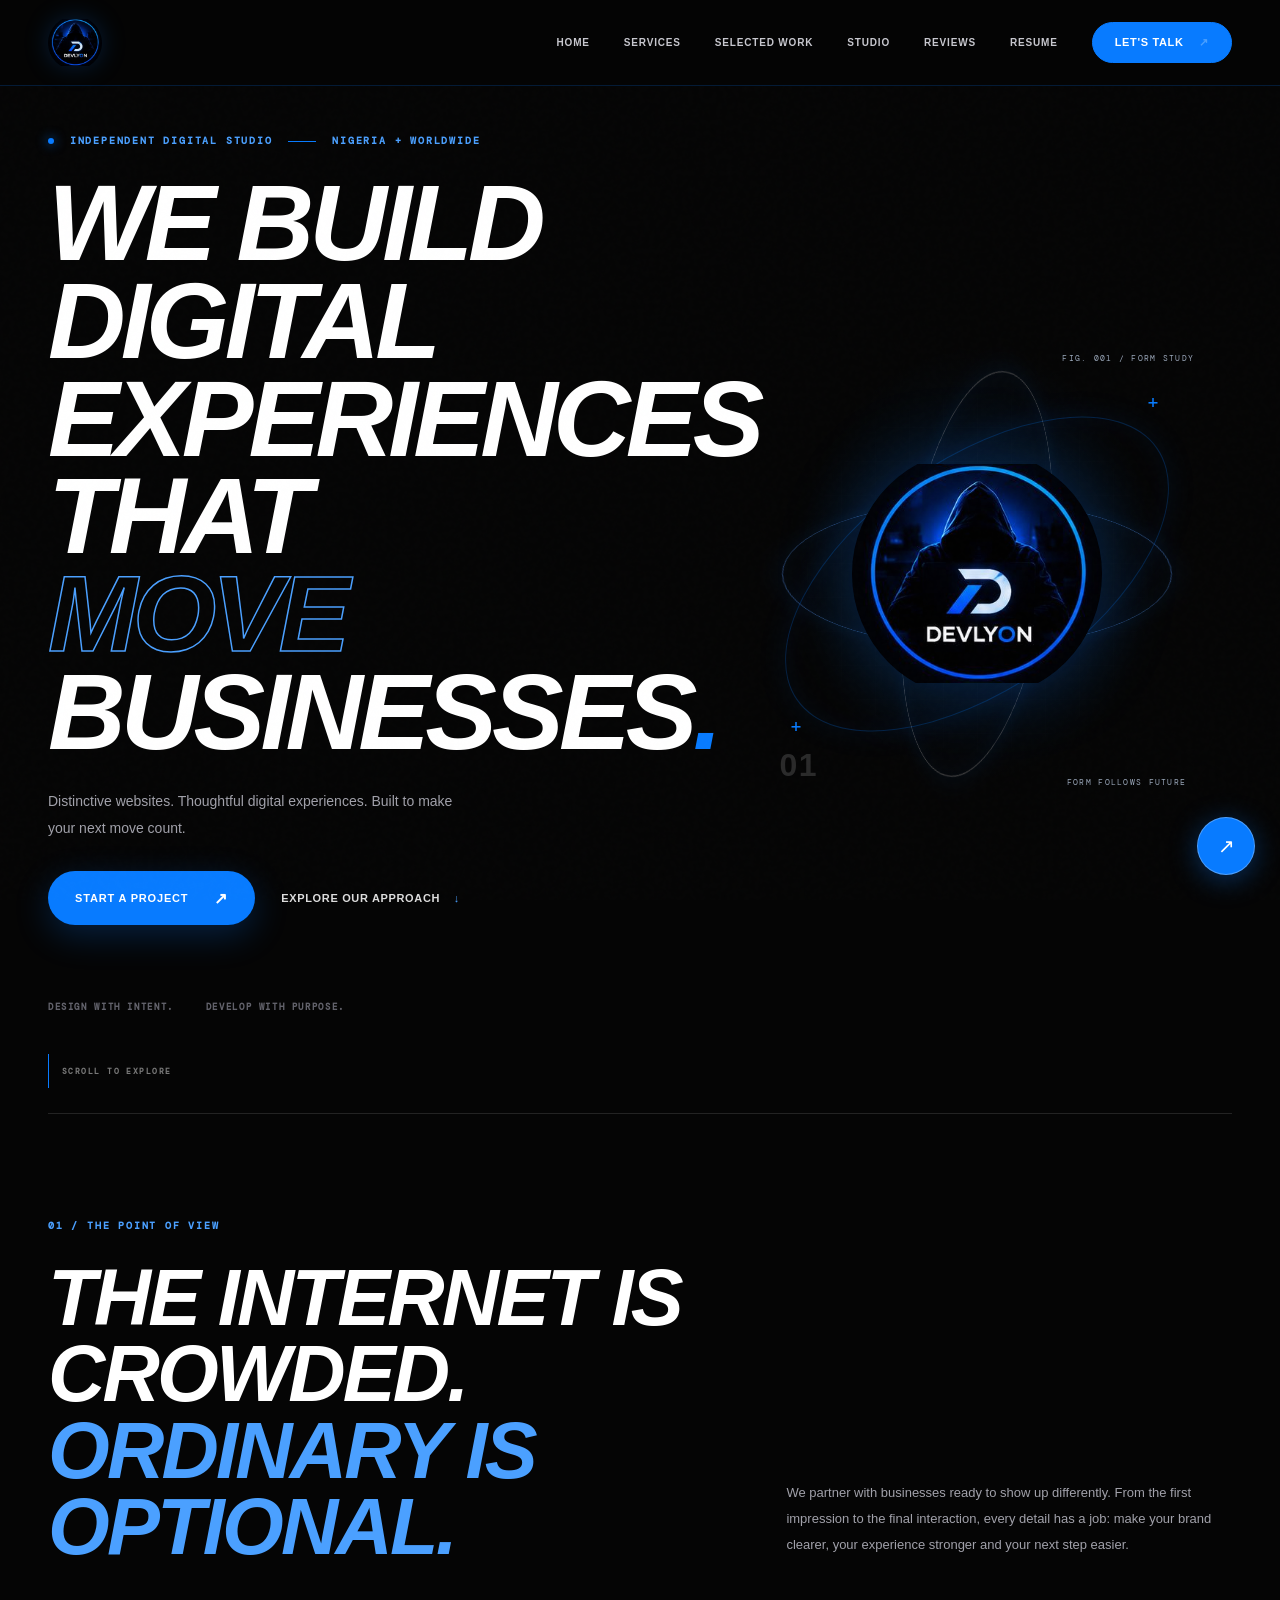
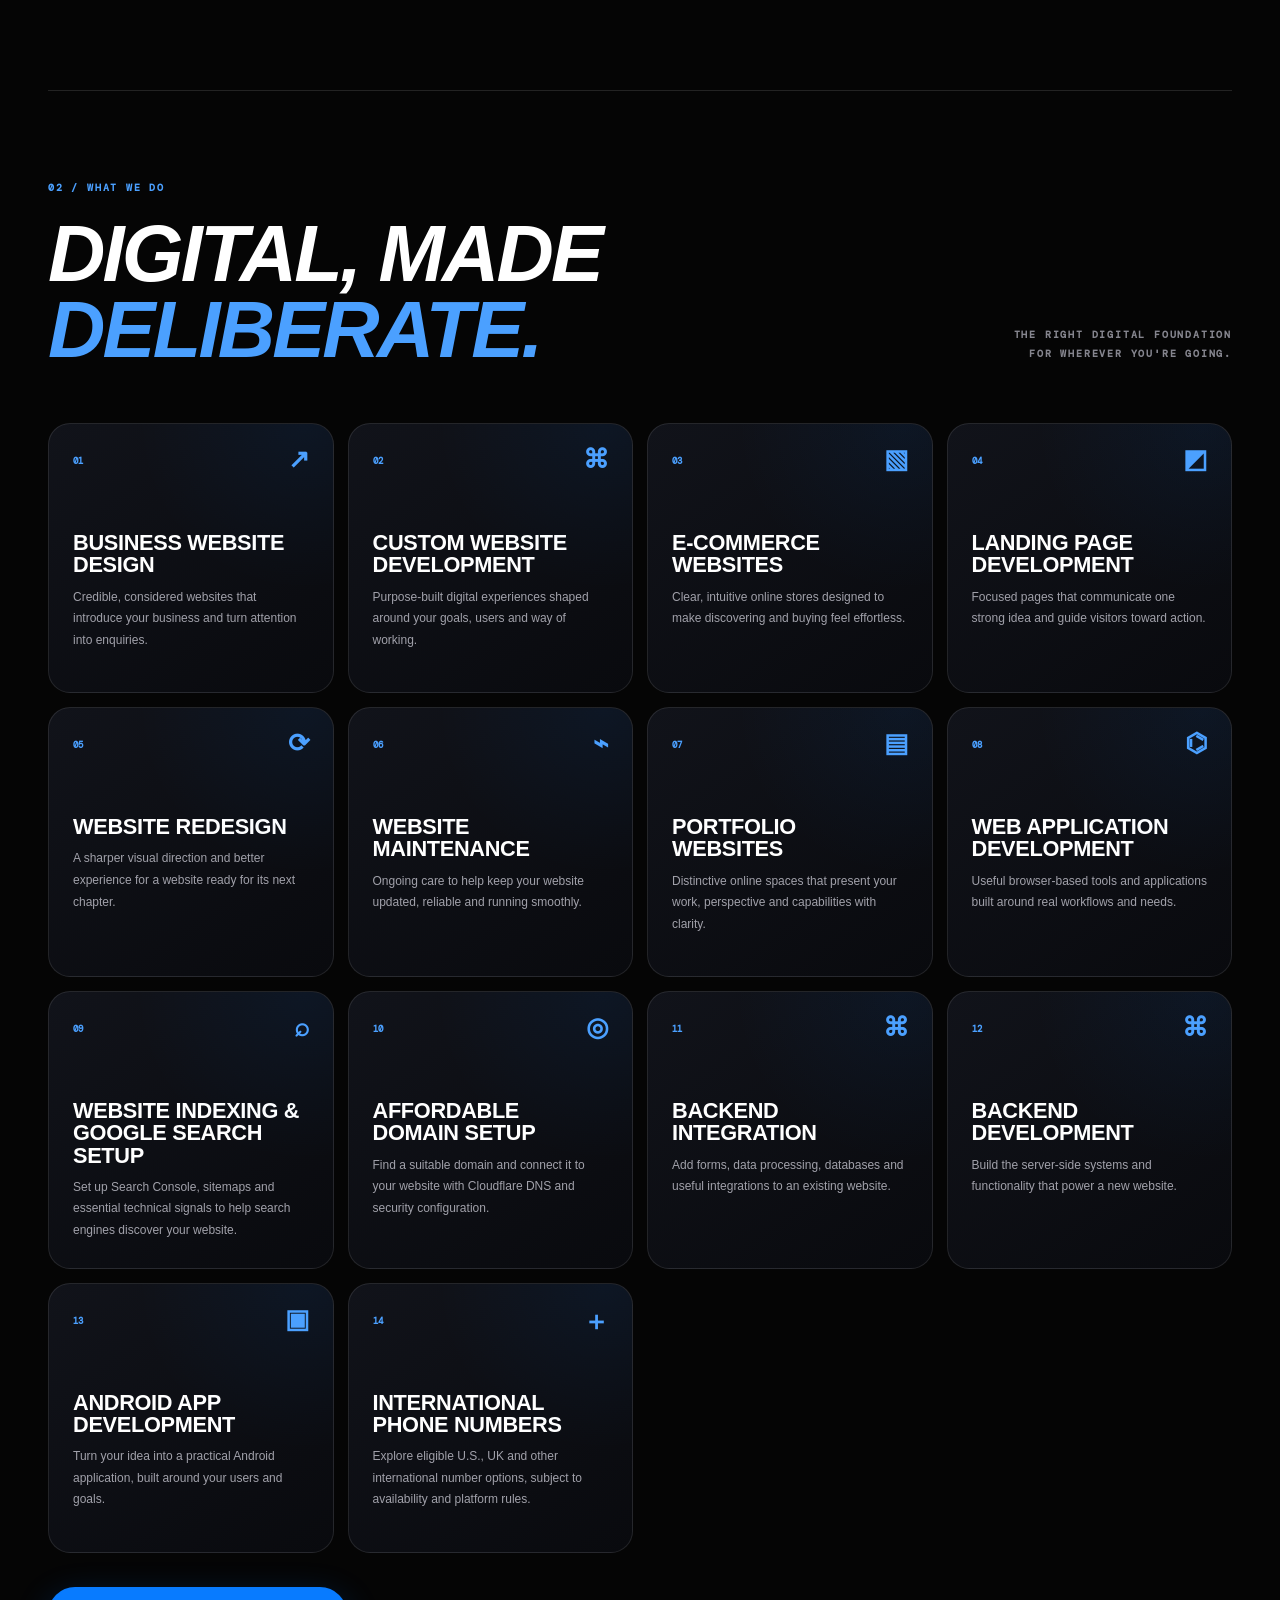
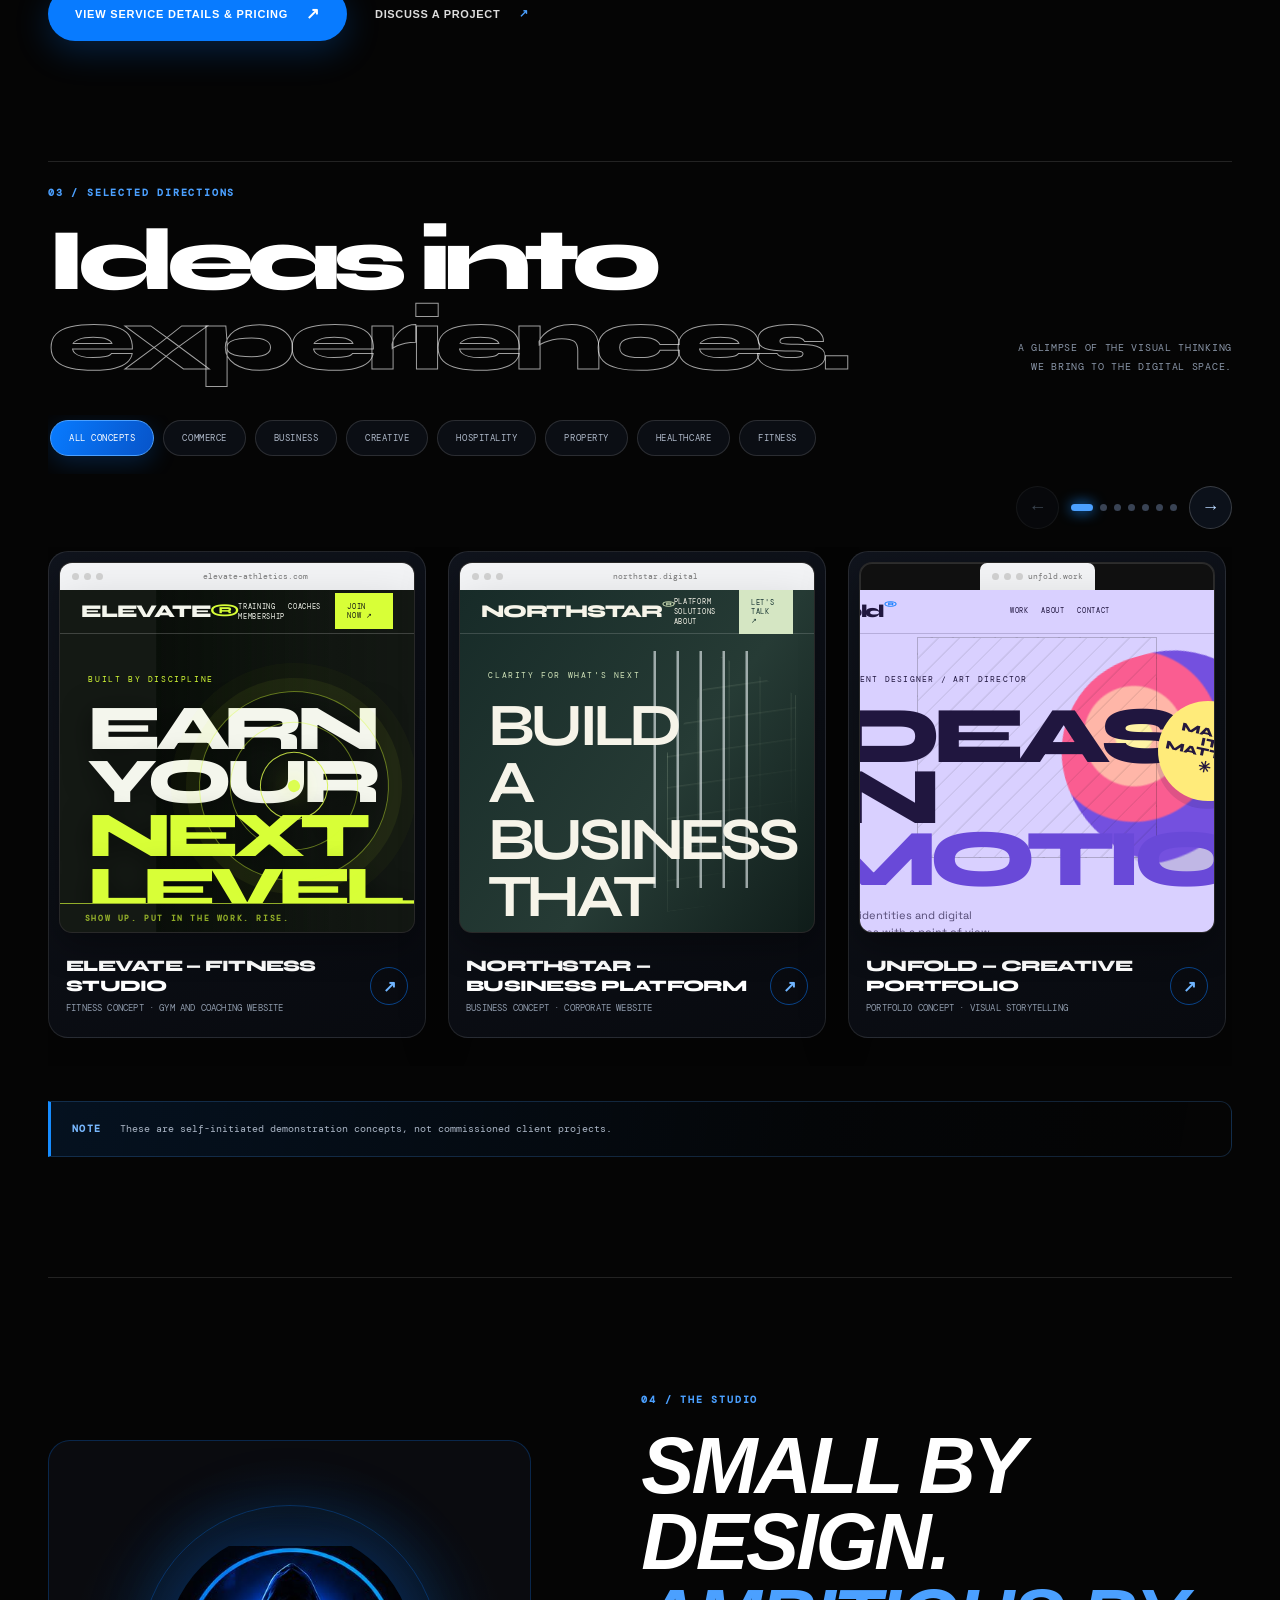
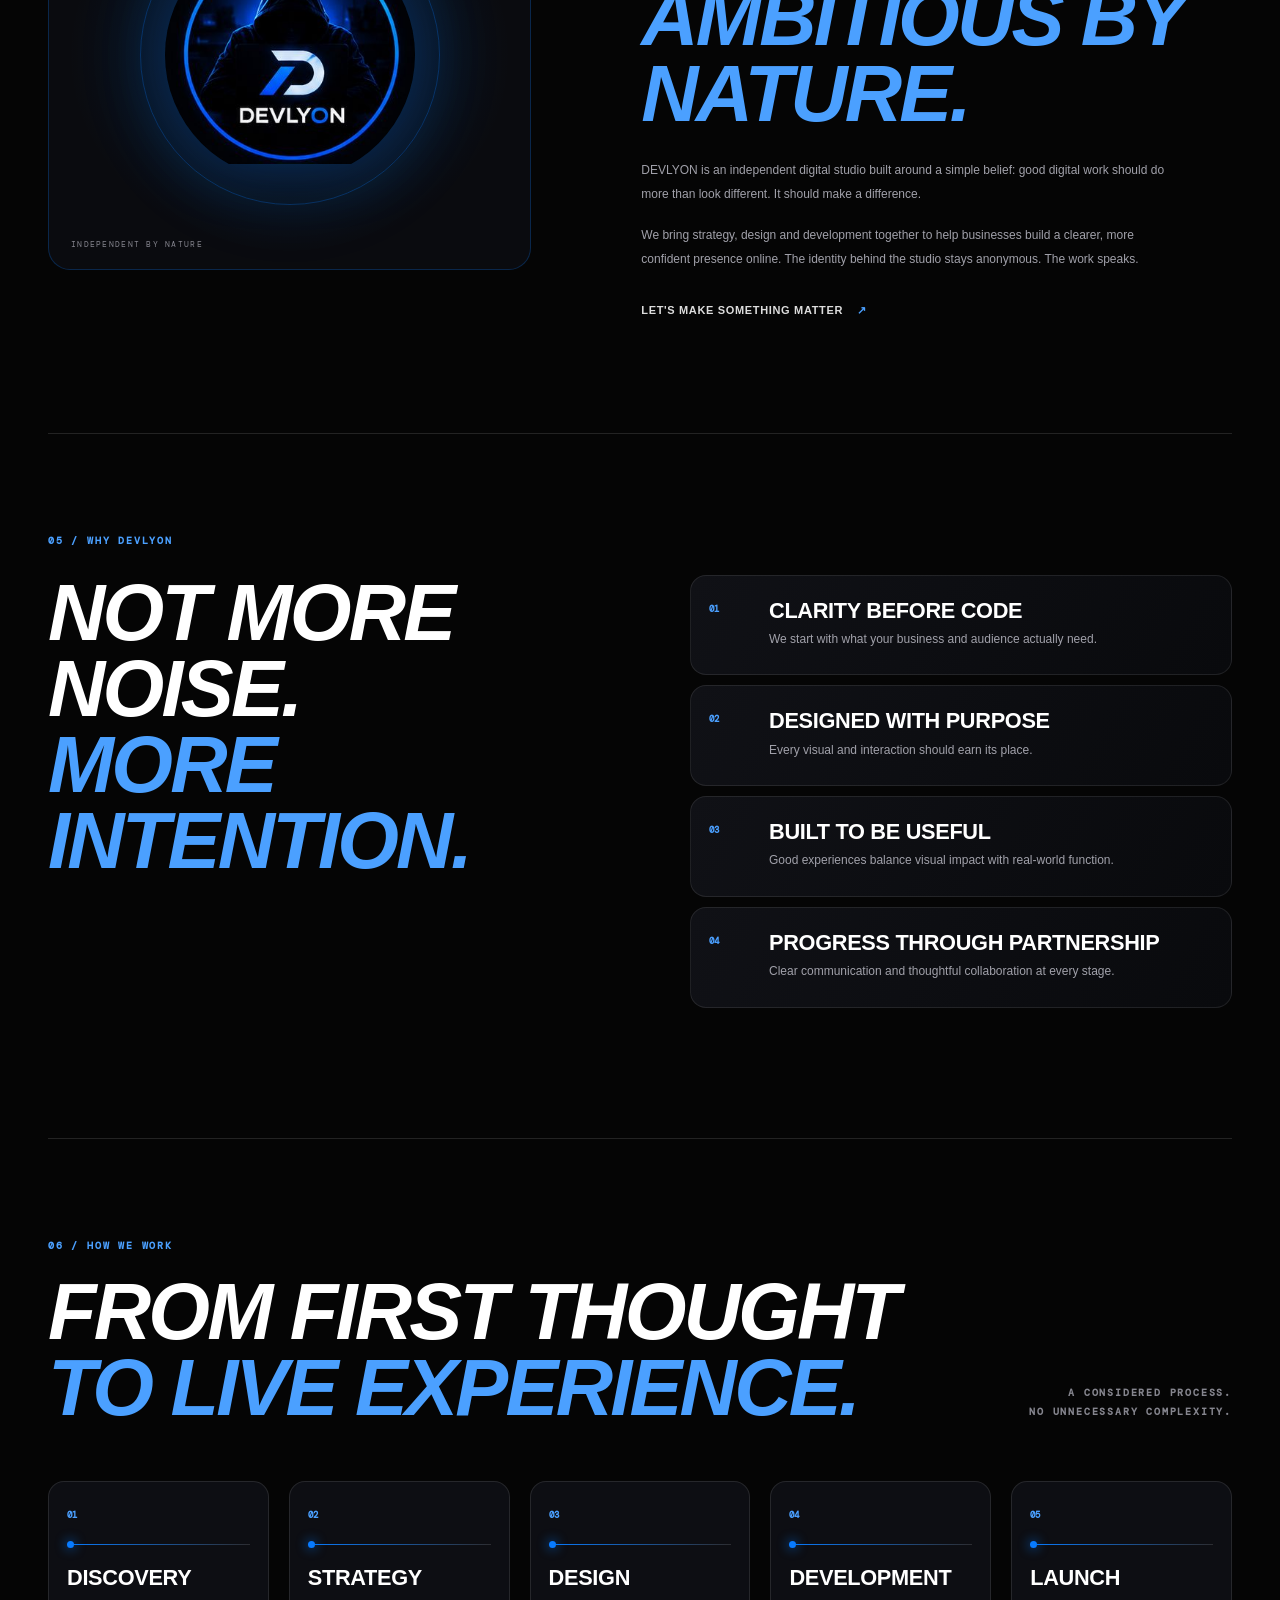
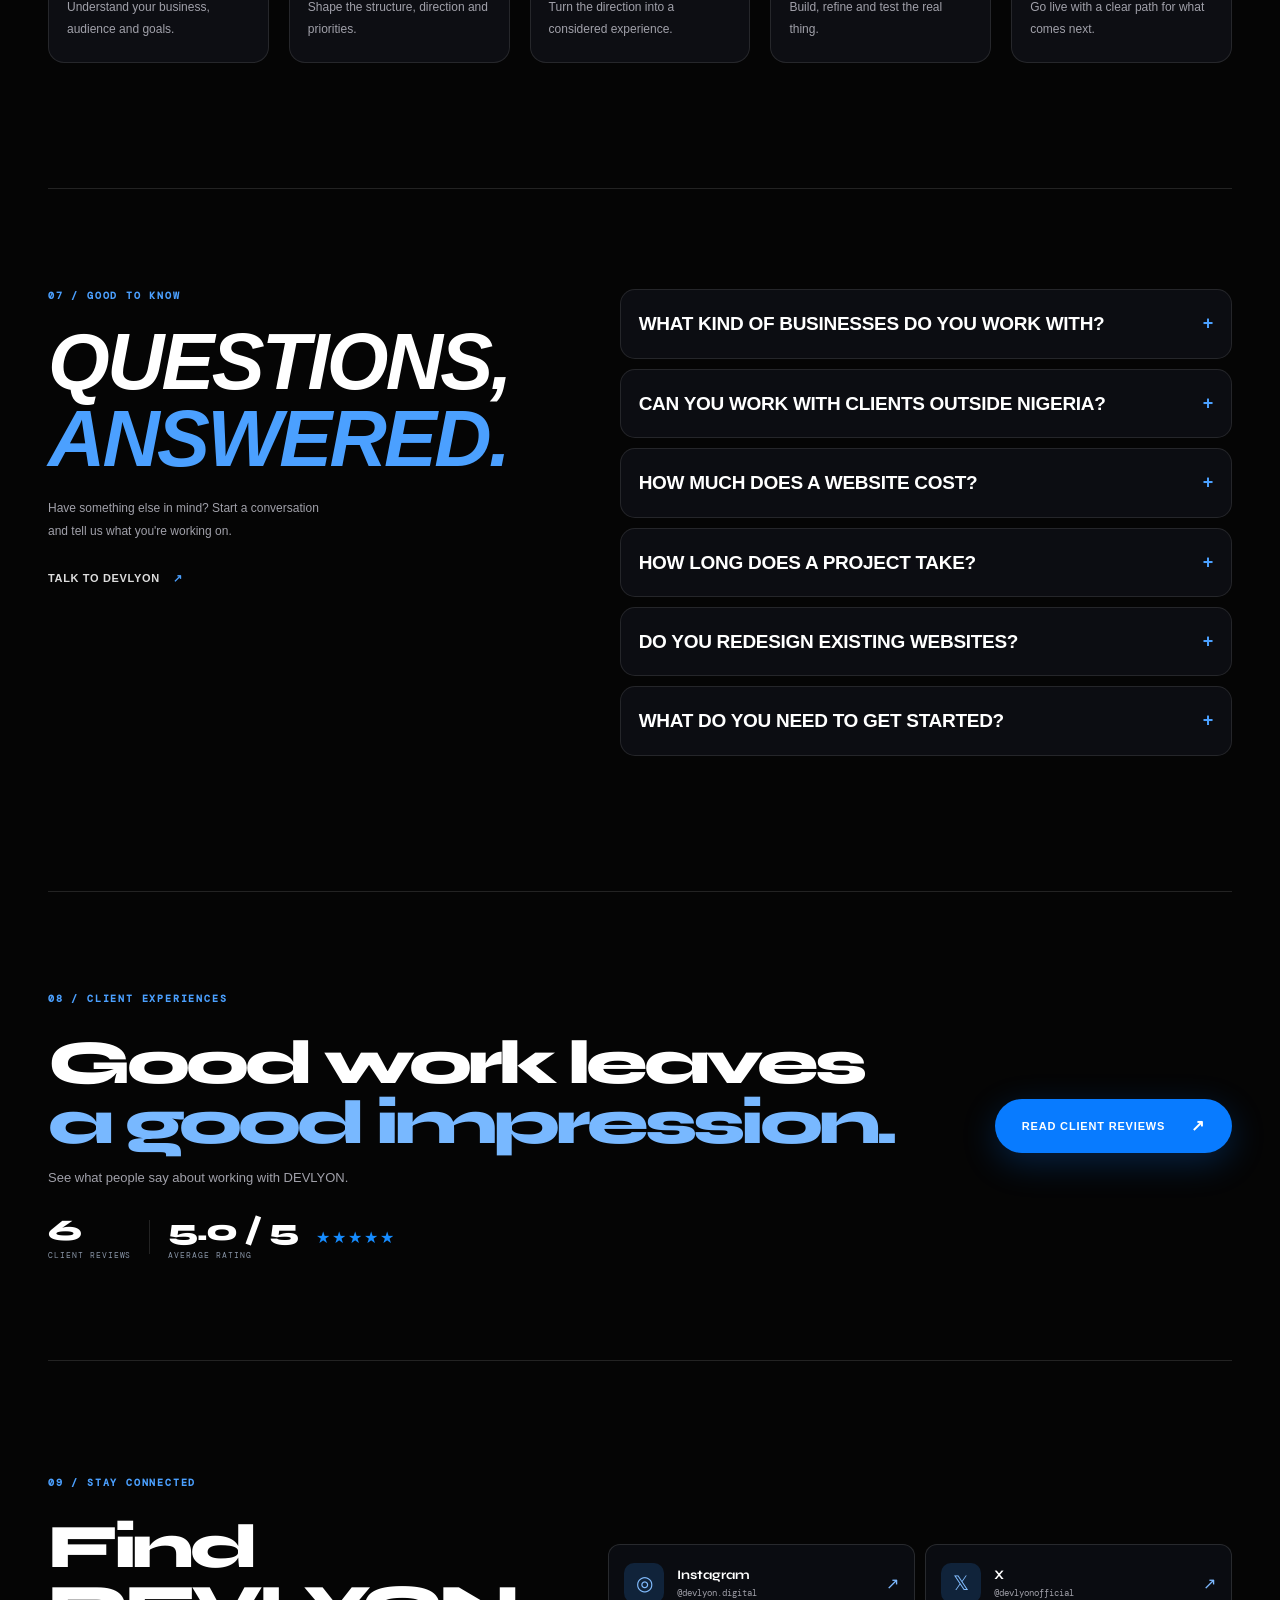
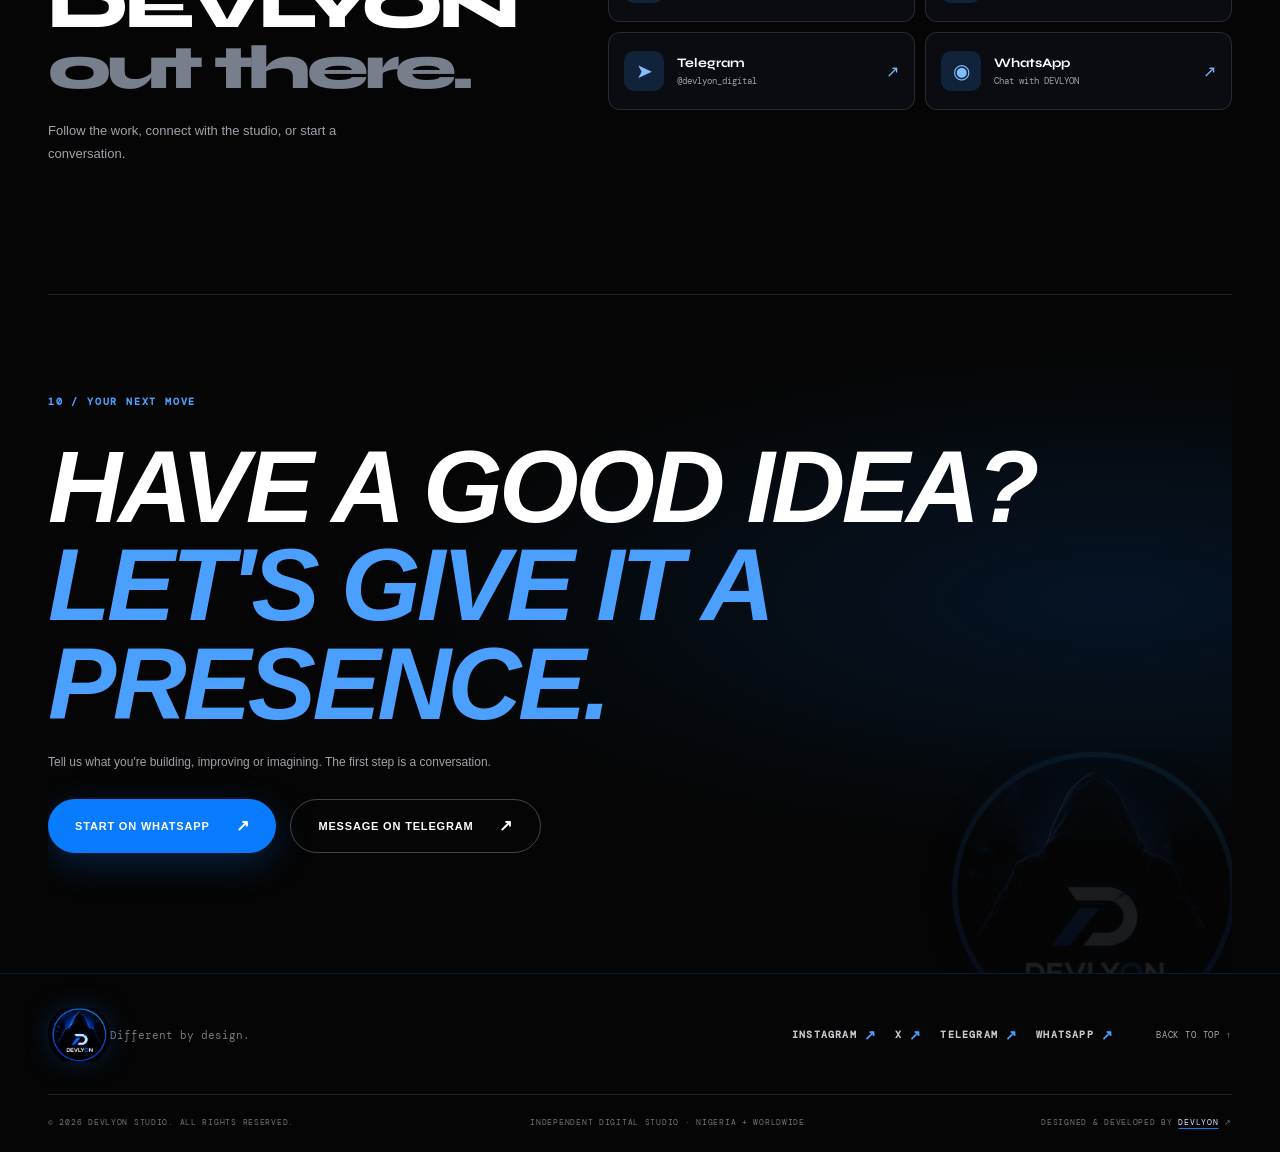
==== commit 2bc8bd41: "Add resume link to main navigation" ====
--- a/index.html
+++ b/index.html
@@ -25,7 +25,7 @@
 </script>
 </head>
 <body><div class="noise" aria-hidden="true"></div>
-<header class="site-header"><a class="brand" href="index.html" aria-label="DEVLYON home"><img class="brand-logo" src="assets/devlyon-logo.jpg" alt="DEVLYON logo"></a><button class="menu-toggle" aria-label="Open navigation" aria-expanded="false" aria-controls="site-nav"><i></i><i></i></button><nav id="site-nav" class="site-nav"><a href="index.html">Home</a><a href="services.html">Services</a><a href="work.html">Selected work</a><a href="about.html">Studio</a><a href="reviews.html">Reviews</a><a class="nav-cta" href="contact.html">Let's talk <b>↗</b></a></nav></header>
+<header class="site-header"><a class="brand" href="index.html" aria-label="DEVLYON home"><img class="brand-logo" src="assets/devlyon-logo.jpg" alt="DEVLYON logo"></a><button class="menu-toggle" aria-label="Open navigation" aria-expanded="false" aria-controls="site-nav"><i></i><i></i></button><nav id="site-nav" class="site-nav"><a href="index.html">Home</a><a href="services.html">Services</a><a href="work.html">Selected work</a><a href="about.html">Studio</a><a href="reviews.html">Reviews</a><a href="resume.html">Resume</a><a class="nav-cta" href="contact.html">Let's talk <b>↗</b></a></nav></header>
 <main>
 <section class="hero section-shell" id="home"><div class="hero-copy"><p class="eyebrow"><span class="status-dot"></span> INDEPENDENT DIGITAL STUDIO <span class="eyebrow-line"></span> NIGERIA + WORLDWIDE</p><h1>We build digital<br>experiences that<br><span class="outline-word">move</span> businesses<span class="blue-dot">.</span></h1><p class="hero-text">Distinctive websites. Thoughtful digital experiences. Built to make your next move count.</p><div class="hero-actions"><a class="button button-primary" href="contact.html#contact">Start a project <b>↗</b></a><a class="text-link" href="#work">Explore our approach <b>↓</b></a></div><div class="hero-foot"><span>DESIGN WITH INTENT.</span><span>DEVELOP WITH PURPOSE.</span></div></div>
 <div class="hero-art" aria-label="Abstract geometric digital artwork"><div class="hero-grid" aria-hidden="true"></div><div class="hero-orbit hero-orbit-a"></div><div class="hero-orbit hero-orbit-b"></div><div class="hero-orbit hero-orbit-c"></div><img class="hero-brand-logo" src="assets/devlyon-logo.jpg" alt="DEVLYON logo"><span class="art-cross cross-one">+</span><span class="art-cross cross-two">+</span><span class="art-label label-top">FIG. 001 / FORM STUDY</span><span class="art-label label-bottom">FORM FOLLOWS FUTURE</span><span class="art-index">01</span></div><a class="scroll-cue" href="#intro"><i></i> SCROLL TO EXPLORE</a></section>
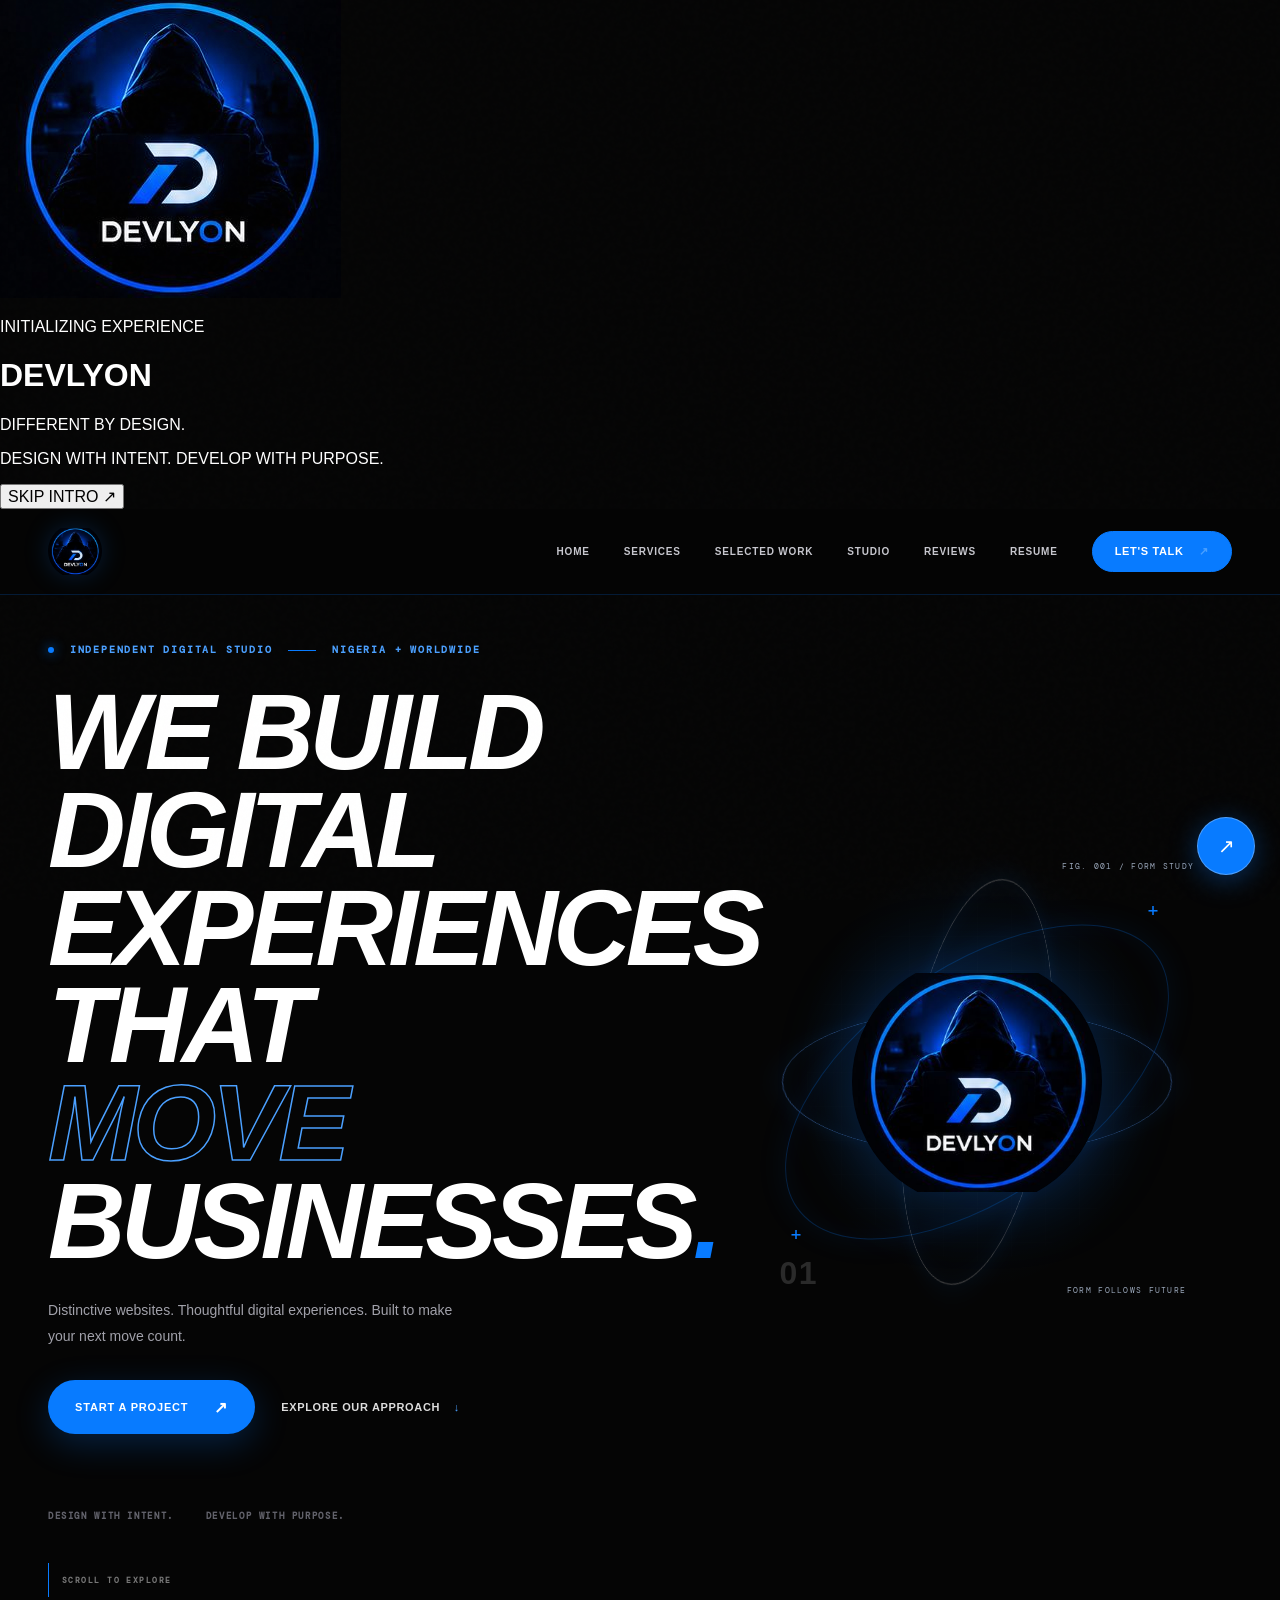
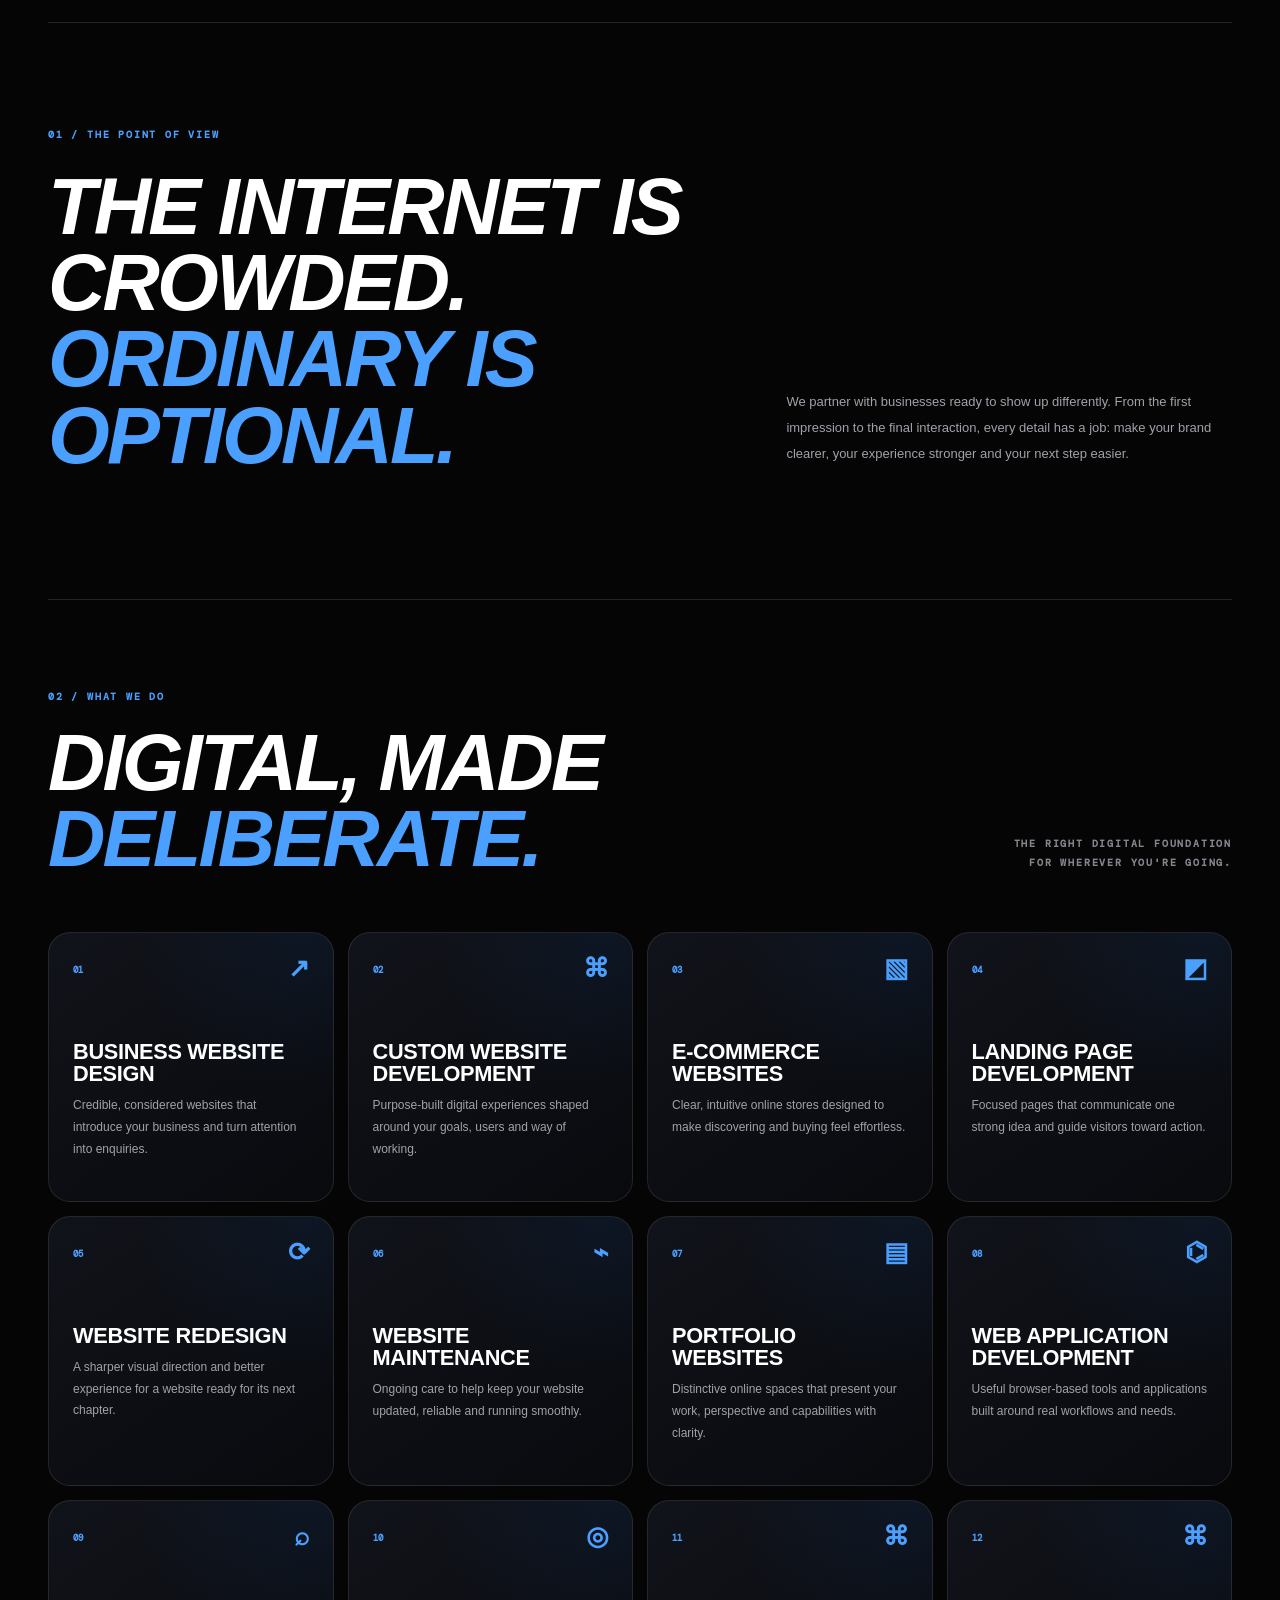
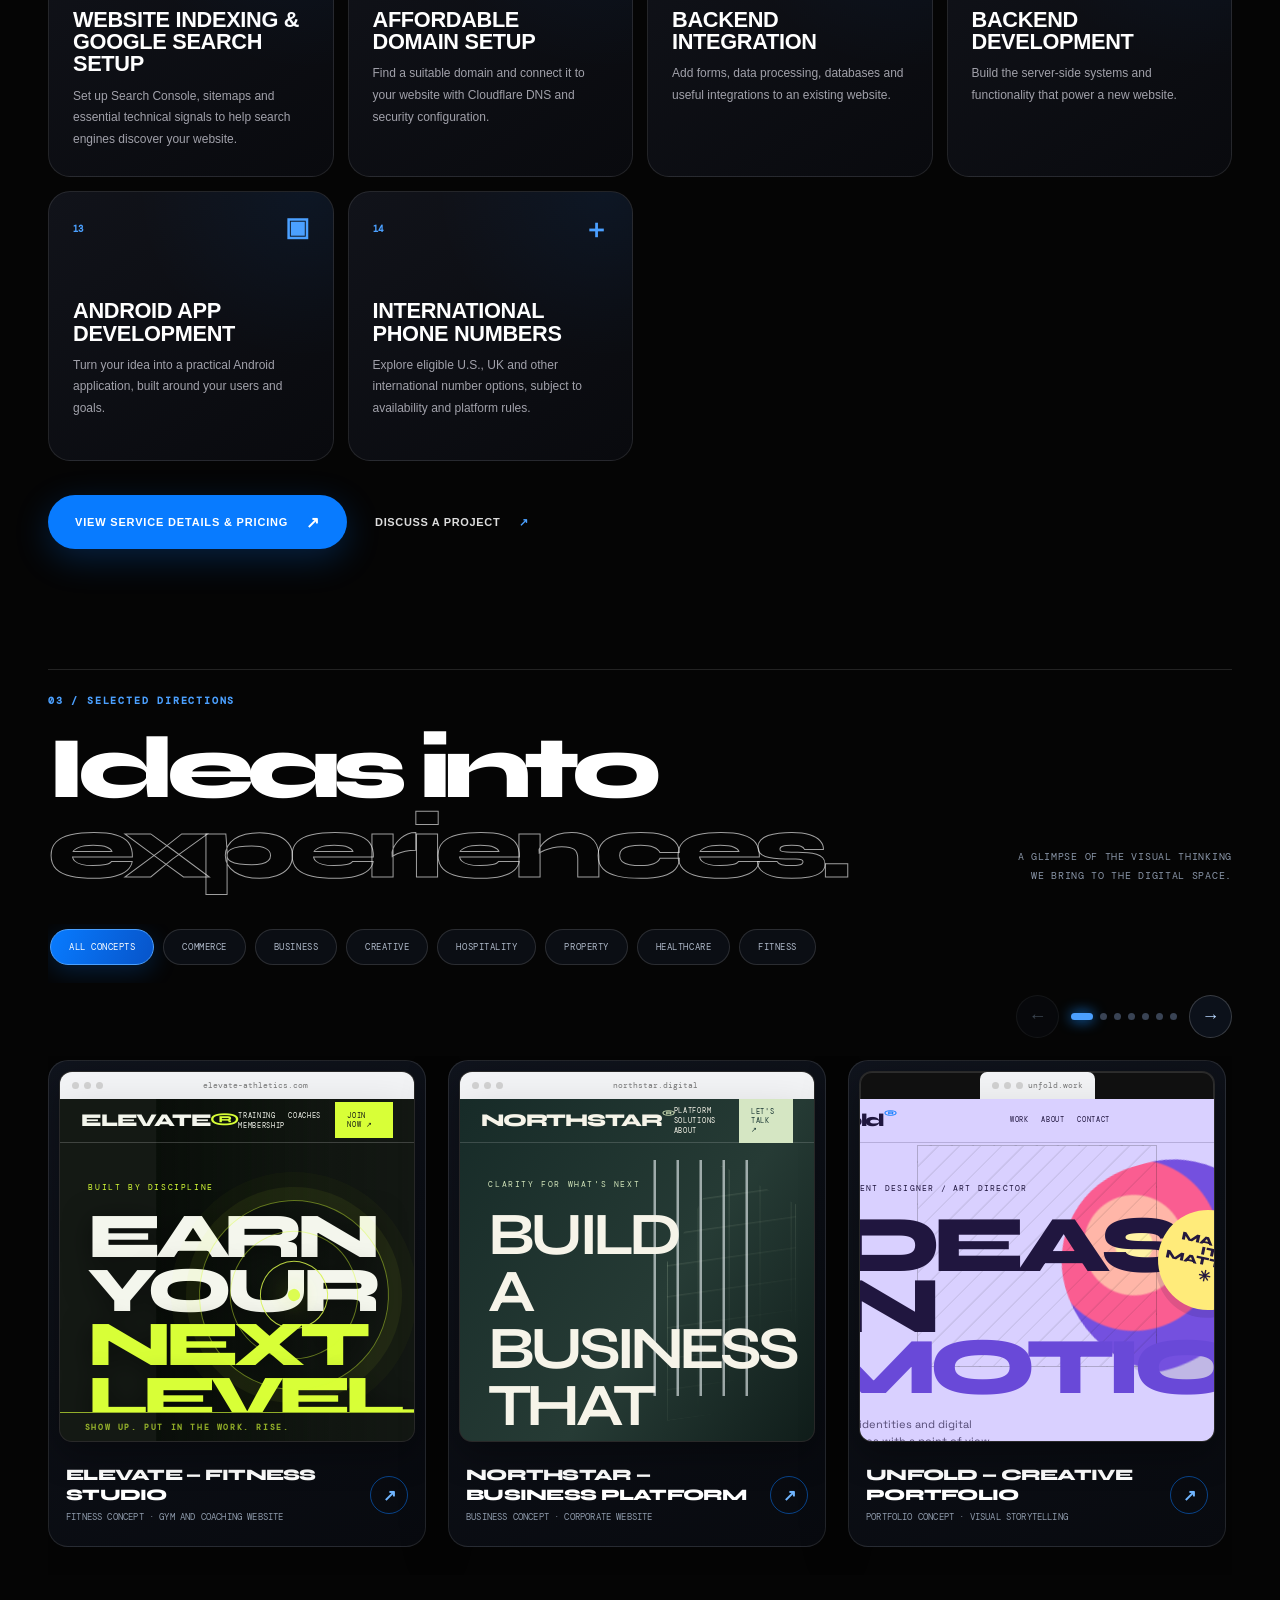
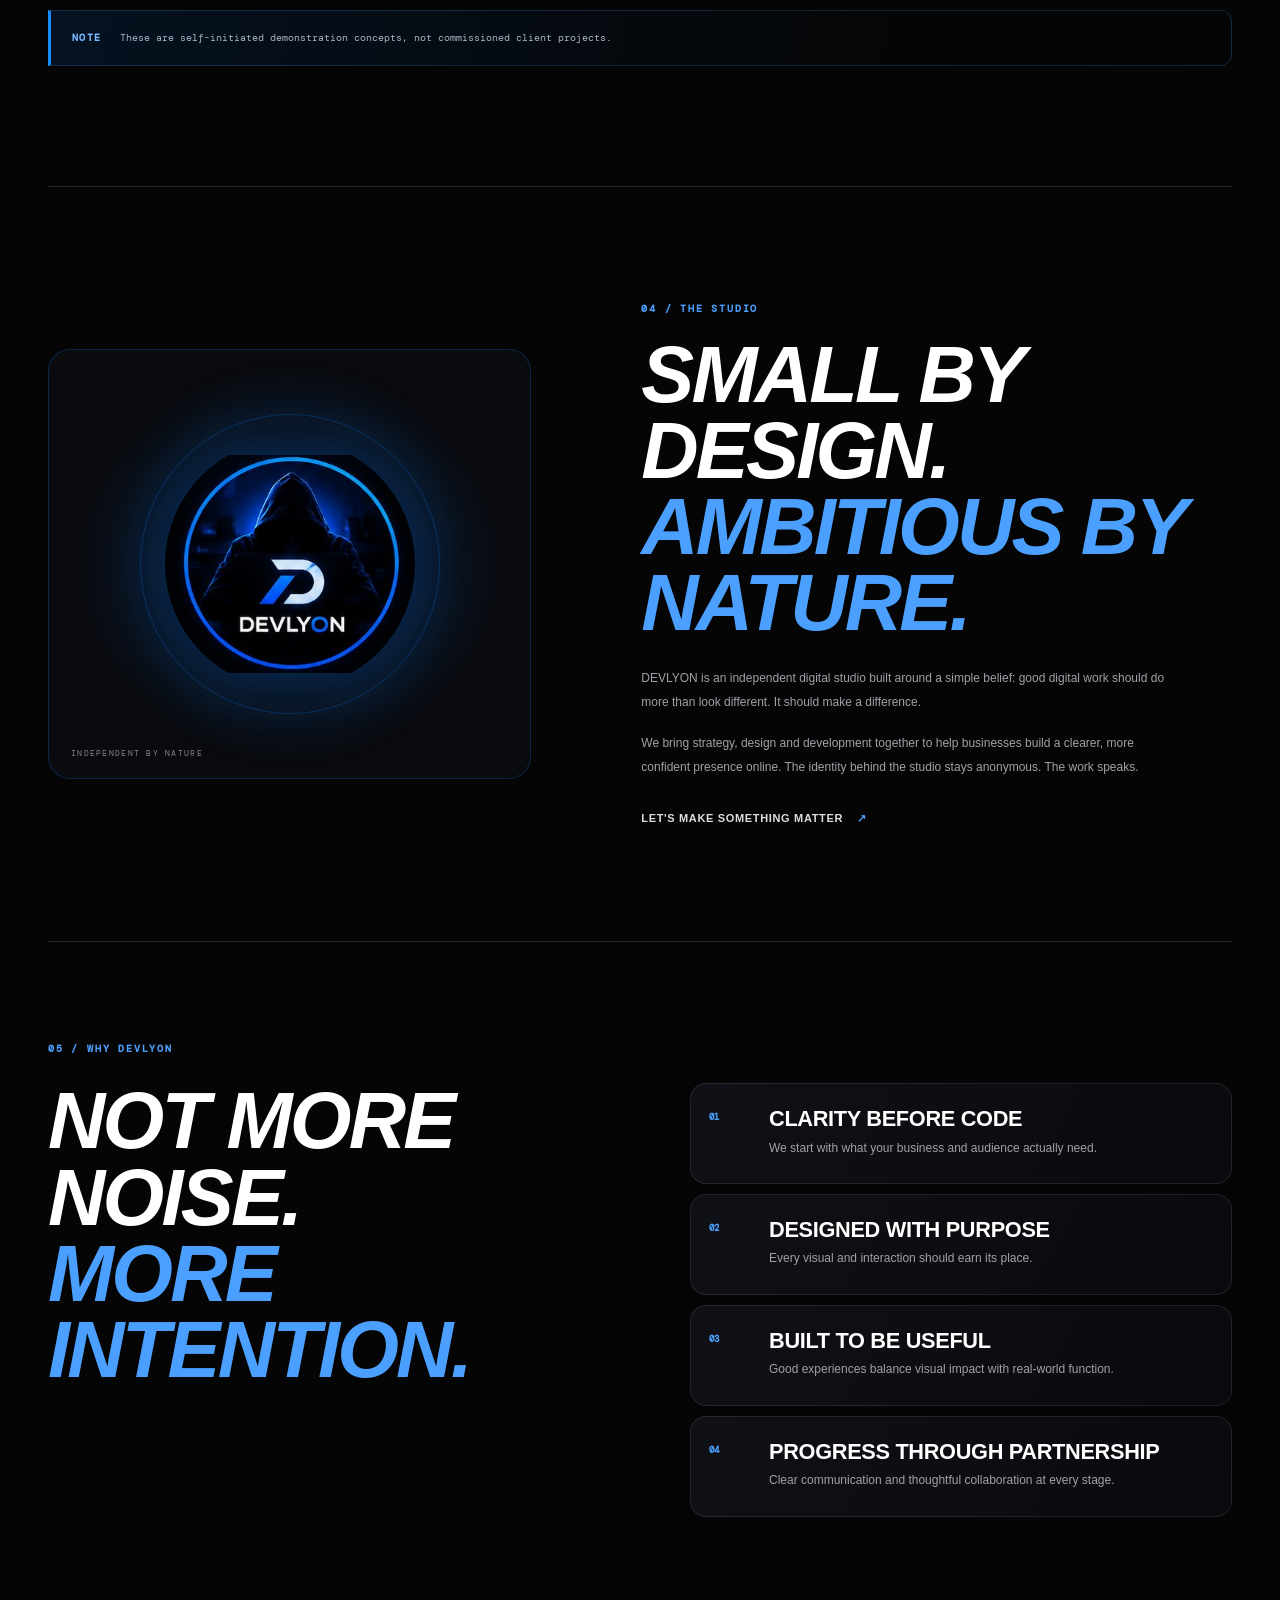
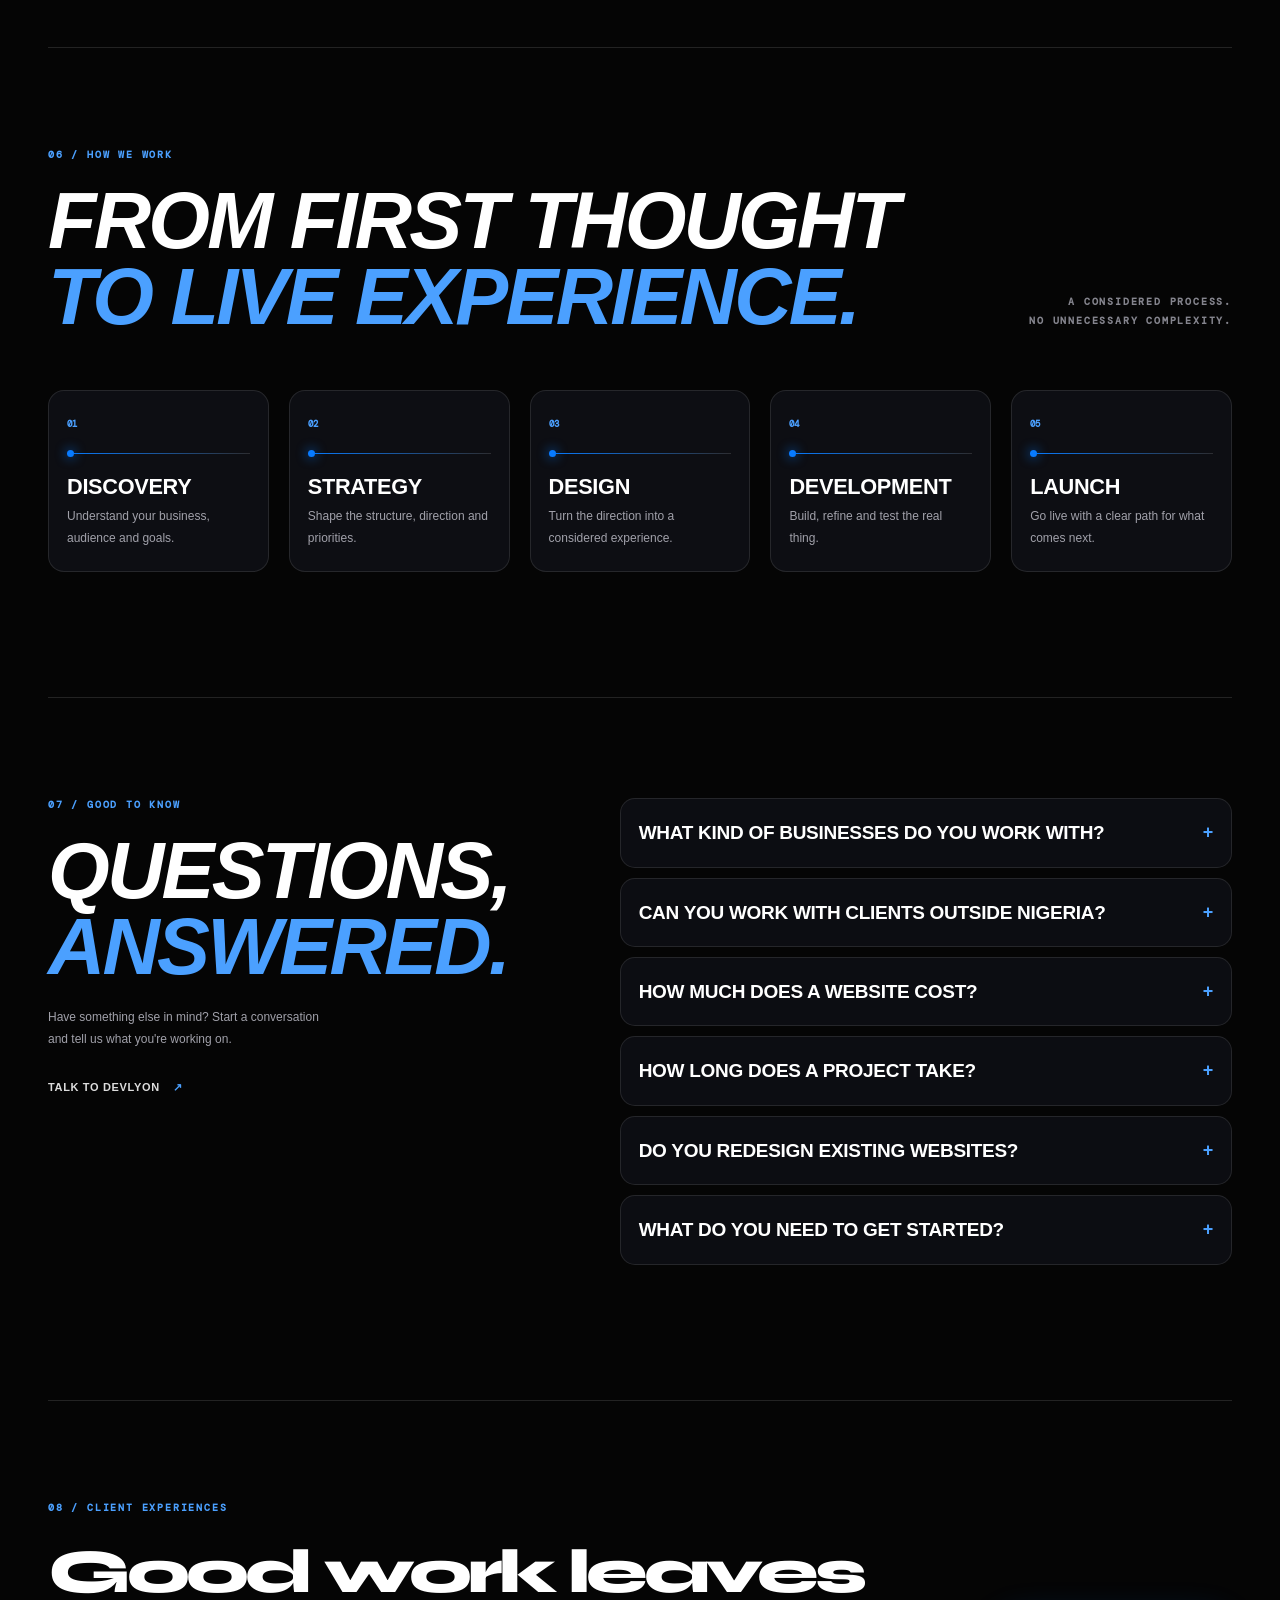
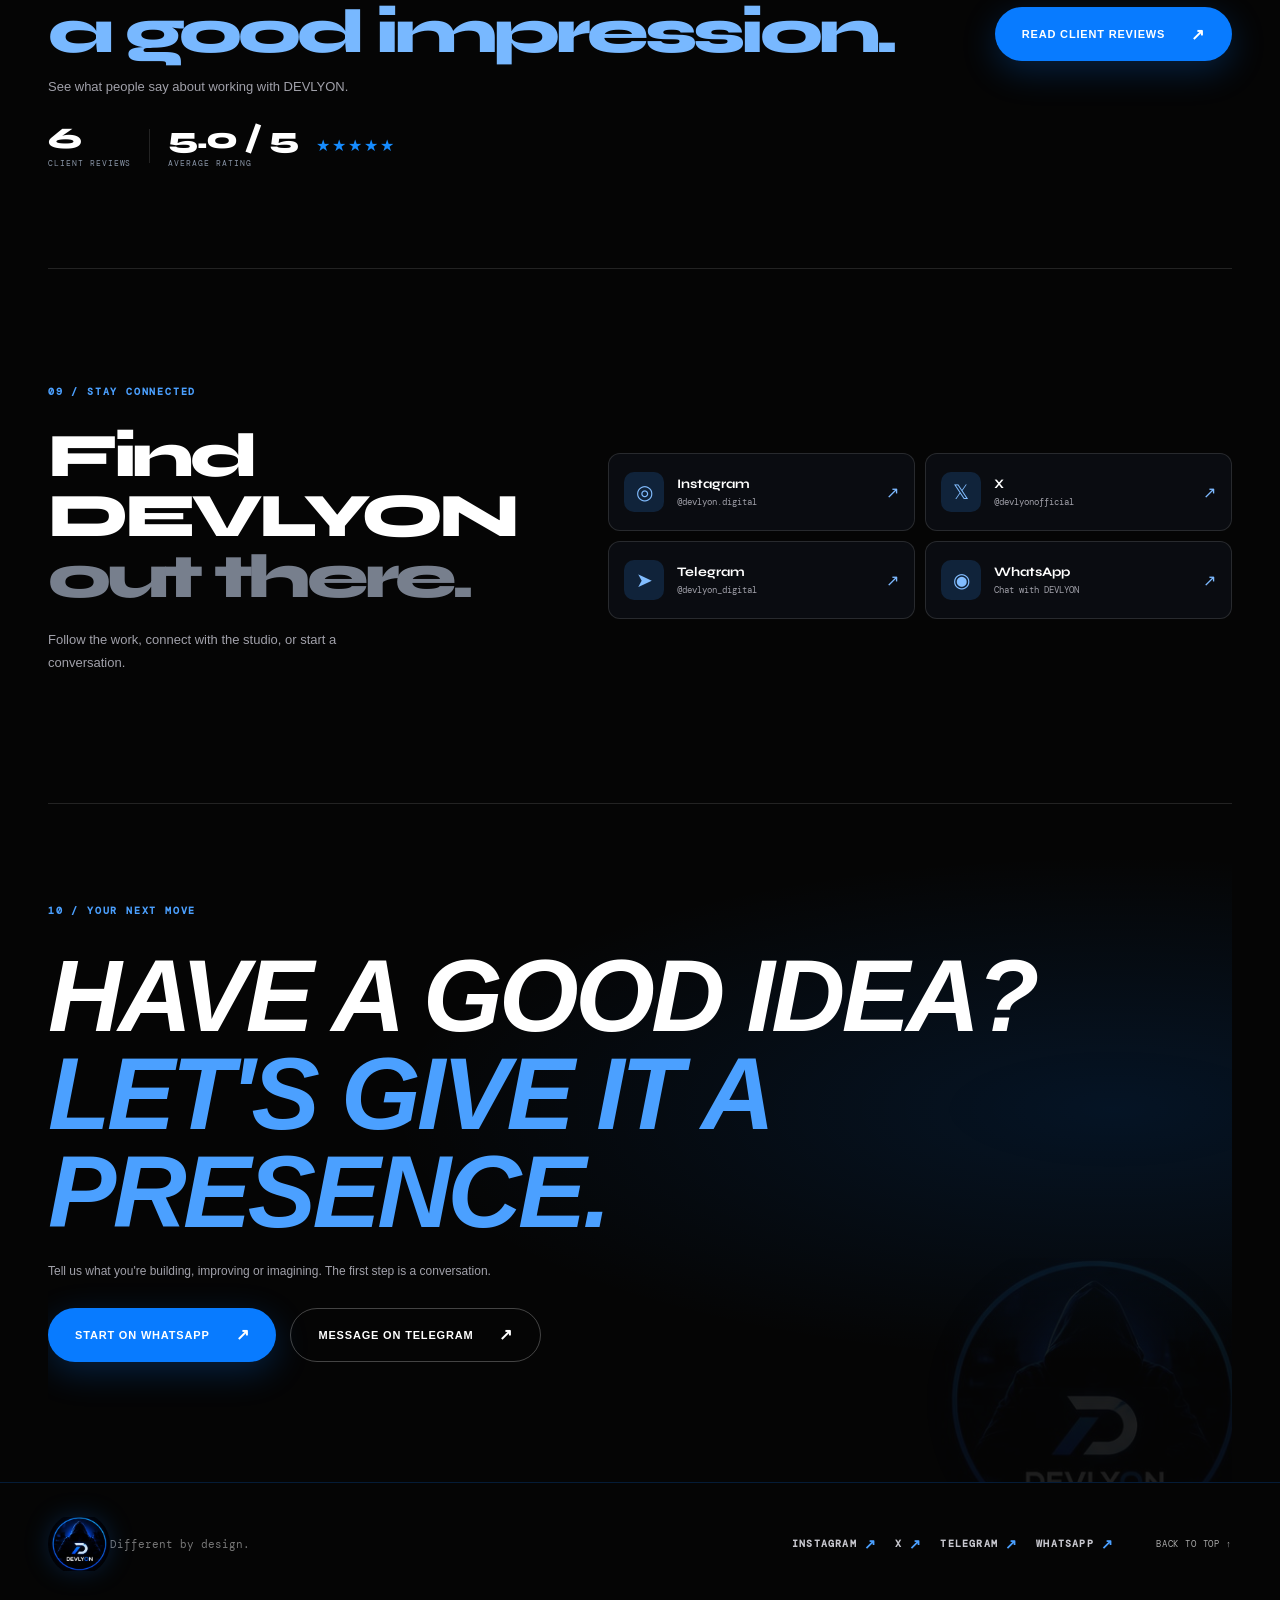
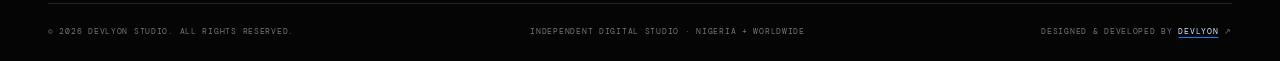
==== commit 37a53bcd: "Add DEVLYON cinematic intro spinner" ====
--- a/index.html
+++ b/index.html
@@ -24,7 +24,7 @@
 }
 </script>
 </head>
-<body><div class="noise" aria-hidden="true"></div>
+<body><div class="devlyon-intro" id="devlyon-intro" aria-label="DEVLYON intro" role="status"><div class="intro-spinner-mark"><span class="spinner-ring ring-one"></span><span class="spinner-ring ring-two"></span><span class="spinner-ring ring-three"></span><img src="assets/devlyon-logo.jpg" alt="DEVLYON"></div><p class="intro-kicker">INITIALIZING EXPERIENCE</p><h1>DEVLYON</h1><p class="intro-tagline">DIFFERENT BY DESIGN.</p><div class="intro-progress"><span></span></div><p class="intro-loading">DESIGN WITH INTENT. DEVELOP WITH PURPOSE.</p><button class="intro-skip" type="button">SKIP INTRO ↗</button></div><div class="noise" aria-hidden="true"></div>
 <header class="site-header"><a class="brand" href="index.html" aria-label="DEVLYON home"><img class="brand-logo" src="assets/devlyon-logo.jpg" alt="DEVLYON logo"></a><button class="menu-toggle" aria-label="Open navigation" aria-expanded="false" aria-controls="site-nav"><i></i><i></i></button><nav id="site-nav" class="site-nav"><a href="index.html">Home</a><a href="services.html">Services</a><a href="work.html">Selected work</a><a href="about.html">Studio</a><a href="reviews.html">Reviews</a><a href="resume.html">Resume</a><a class="nav-cta" href="contact.html">Let's talk <b>↗</b></a></nav></header>
 <main>
 <section class="hero section-shell" id="home"><div class="hero-copy"><p class="eyebrow"><span class="status-dot"></span> INDEPENDENT DIGITAL STUDIO <span class="eyebrow-line"></span> NIGERIA + WORLDWIDE</p><h1>We build digital<br>experiences that<br><span class="outline-word">move</span> businesses<span class="blue-dot">.</span></h1><p class="hero-text">Distinctive websites. Thoughtful digital experiences. Built to make your next move count.</p><div class="hero-actions"><a class="button button-primary" href="contact.html#contact">Start a project <b>↗</b></a><a class="text-link" href="#work">Explore our approach <b>↓</b></a></div><div class="hero-foot"><span>DESIGN WITH INTENT.</span><span>DEVELOP WITH PURPOSE.</span></div></div>
--- a/styles.css
+++ b/styles.css
@@ -1377,3 +1377,6 @@
 .country-mark{display:inline-grid;place-items:center;min-width:34px;height:25px;padding:0 5px;border:1px solid rgba(8,123,255,.35);border-radius:5px;color:var(--blue2);font:9px var(--mono);letter-spacing:.04em}
 .international-amount{font:600 15px/1.2 var(--display, var(--sans, sans-serif));color:#fff;white-space:nowrap}
 .international-pricing .price-note{display:block;margin-top:4px}
+
+/* Resume page */
+.resume-hero{padding-top:100px;padding-bottom:65px}.resume-hero h1{font-size:clamp(48px,8vw,100px);line-height:.98;letter-spacing:-.08em;margin:0 0 24px}.resume-hero h1 span{color:var(--blue2)}.resume-hero>p:not(.eyebrow){font:11px var(--mono);color:#9b9ba4;letter-spacing:.08em}.resume-actions{display:flex;gap:12px;flex-wrap:wrap;margin-top:30px}.resume-content{display:grid;grid-template-columns:280px 1fr;gap:70px;padding:65px 0 110px;border-top:1px solid var(--line)}.resume-sidebar{font-size:12px;line-height:1.9;color:#b0b0b8;position:sticky;top:115px;align-self:start}.resume-sidebar .eyebrow{margin:0 0 14px}.resume-sidebar p{margin:0 0 9px}.resume-sidebar a:hover{color:var(--blue2)}.resume-sidebar hr{border:0;border-top:1px solid var(--line);margin:28px 0}.resume-main section{padding:0 0 38px;margin:0 0 38px;border-bottom:1px solid var(--line)}.resume-main section:last-child{border:0}.resume-main h2{font-size:clamp(25px,3vw,36px);letter-spacing:-.06em;margin:0 0 18px}.resume-main p,.resume-main li{font-size:12px;line-height:1.95;color:#b2b2ba}.resume-main ul{padding-left:20px}.resume-subtitle{font:10px var(--mono)!important;color:#85858f!important;margin-top:-8px}.resume-skills{display:flex;flex-wrap:wrap;gap:8px}.resume-skills span{border:1px solid var(--line);padding:9px 12px;font-size:10px;color:#ccc}.resume-project{padding:18px 0;border-top:1px solid var(--line)}.resume-project h3{font-size:15px;margin:0 0 5px}.resume-project p{margin:0 0 8px}.resume-project a{font-size:11px;color:var(--blue2)}@media(max-width:800px){.resume-content{grid-template-columns:1fr;gap:38px;padding-top:40px}.resume-sidebar{position:static;display:grid;grid-template-columns:1fr 1fr;gap:0 25px}.resume-sidebar hr{grid-column:1/-1}.resume-hero{padding-top:70px}}@media print{body{background:#fff;color:#111}.noise,.site-header,.resume-actions,.page-cta,.site-footer{display:none!important}.section-shell{width:100%;margin:0}.resume-hero{padding:0 0 25px}.resume-hero h1{font-size:40px;color:#111}.resume-hero h1 span{color:#111}.resume-hero>p:not(.eyebrow){color:#333}.resume-content{display:grid;grid-template-columns:220px 1fr;gap:25px;padding:20px 0;border:0}.resume-sidebar,.resume-main p,.resume-main li{color:#333}.resume-main section{break-inside:avoid;padding-bottom:15px;margin-bottom:15px}.resume-main h2,.resume-project h3{color:#111}.resume-skills span{color:#111;border-color:#bbb}.resume-project a{color:#111}}
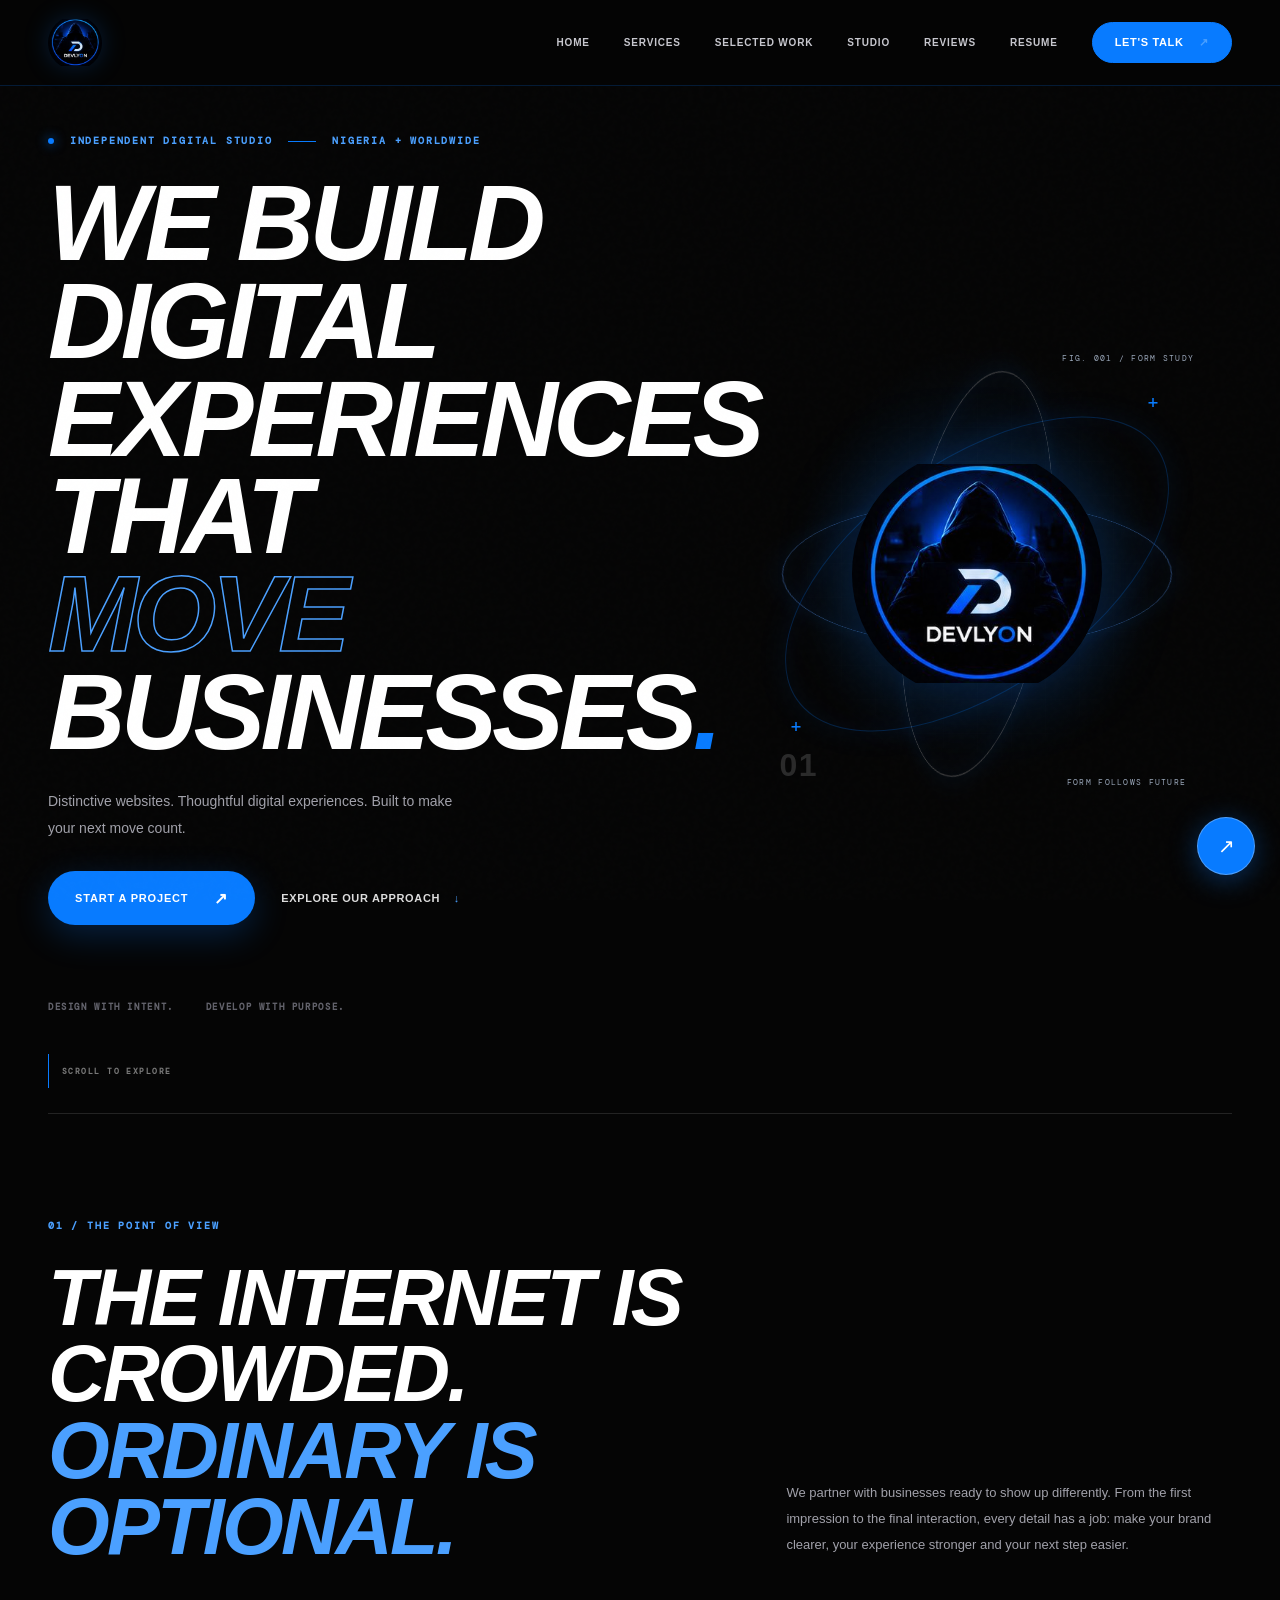
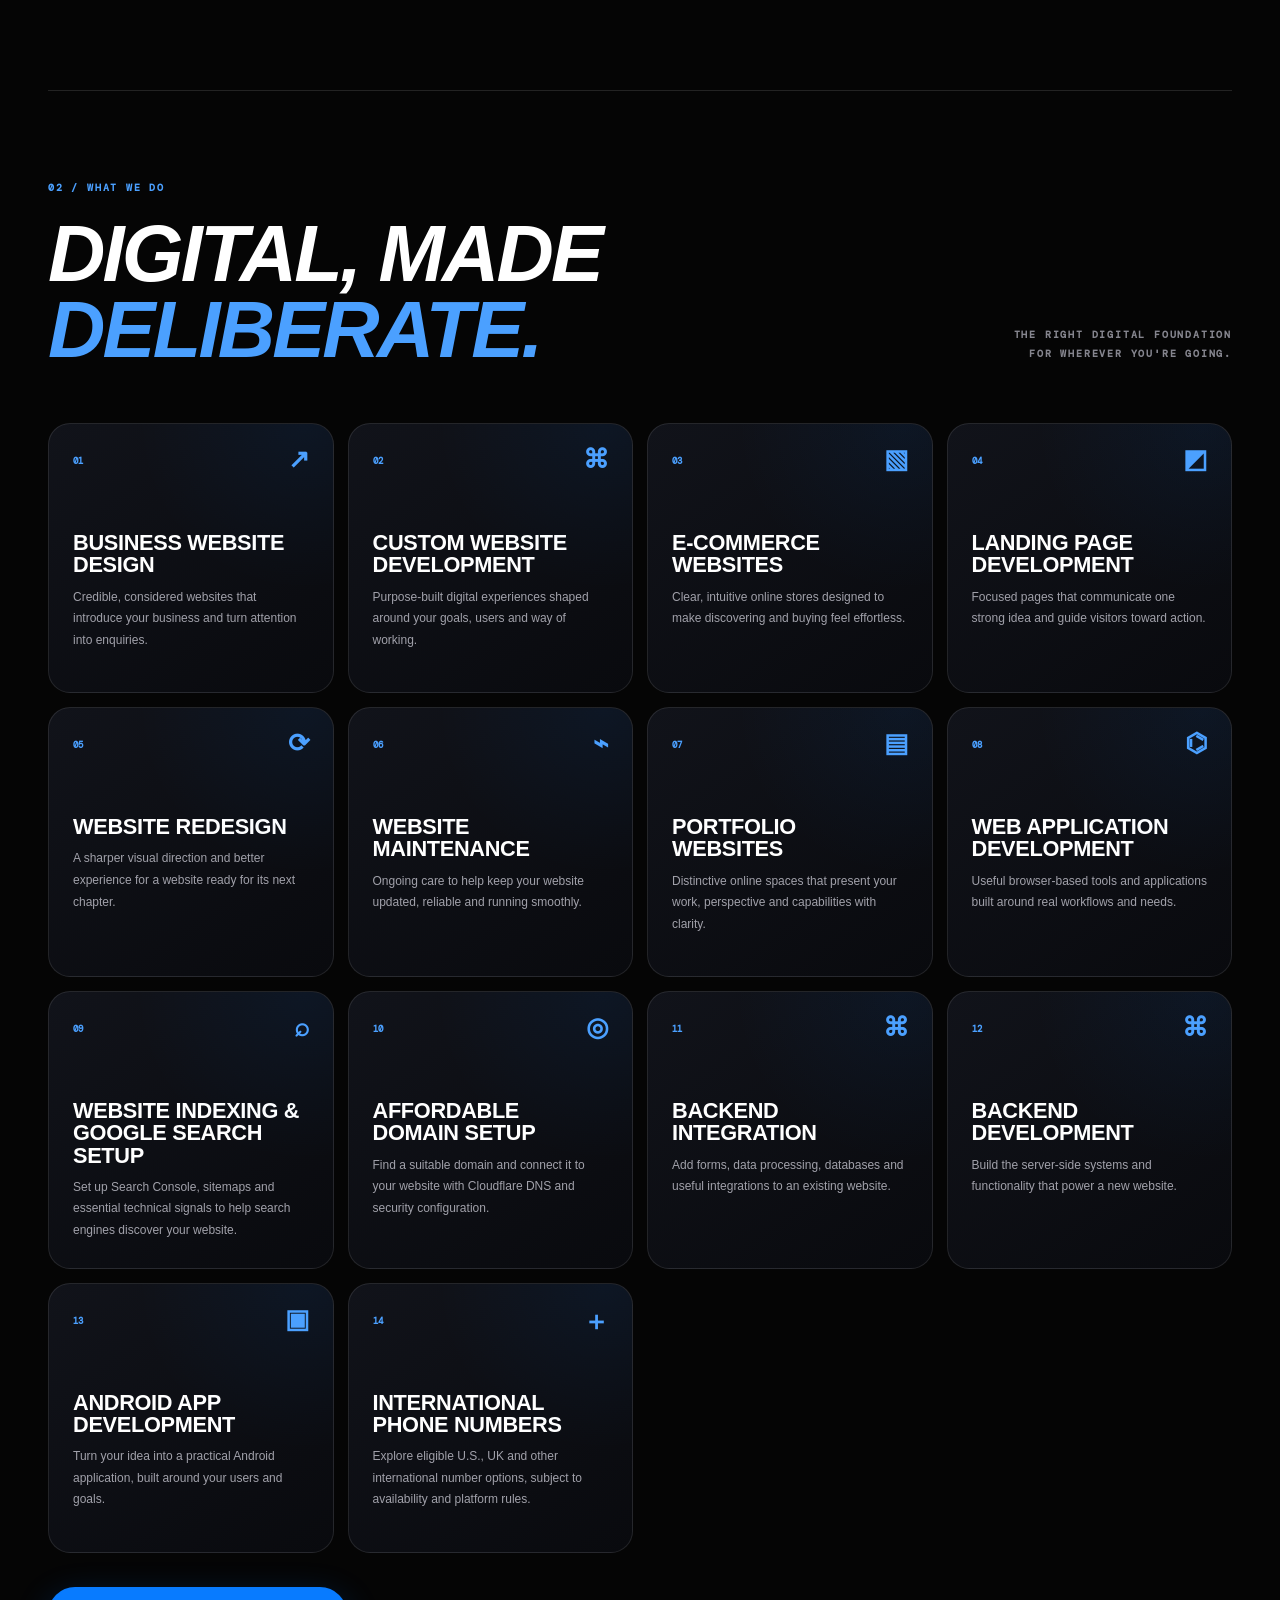
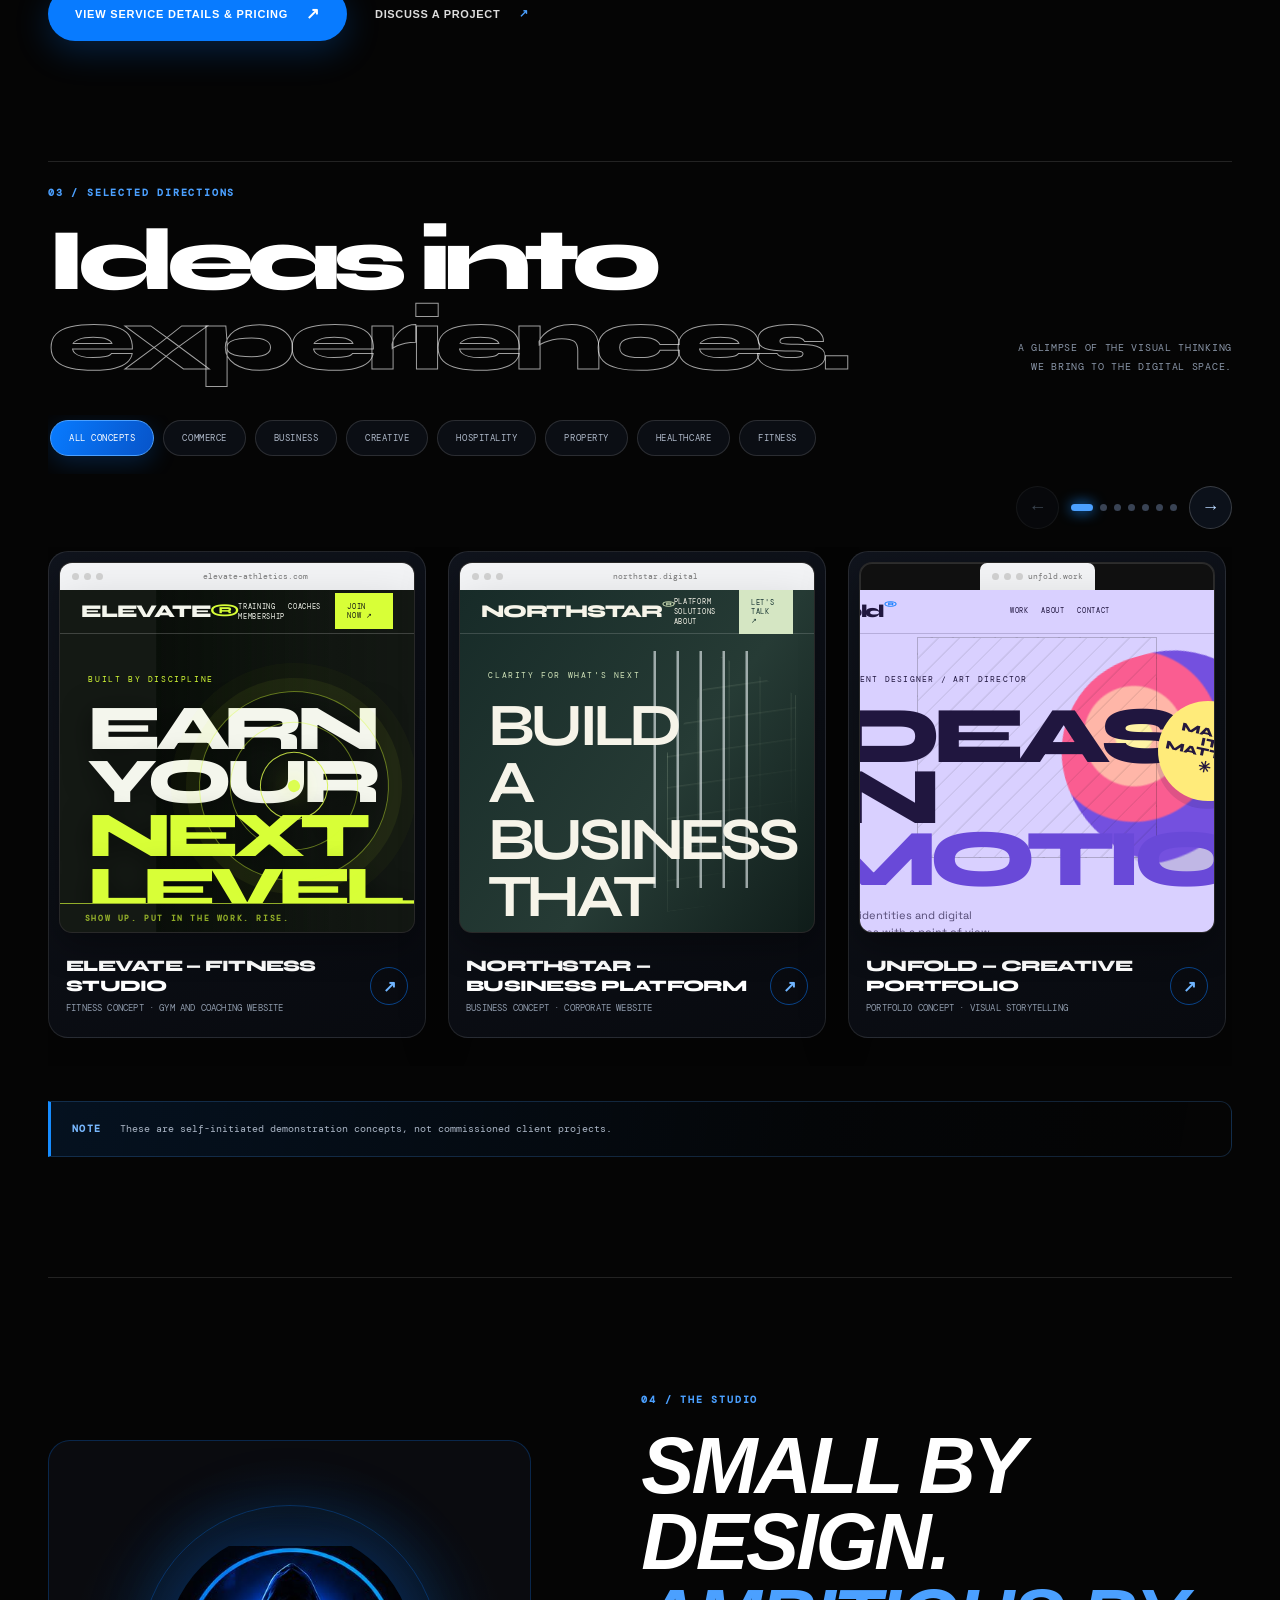
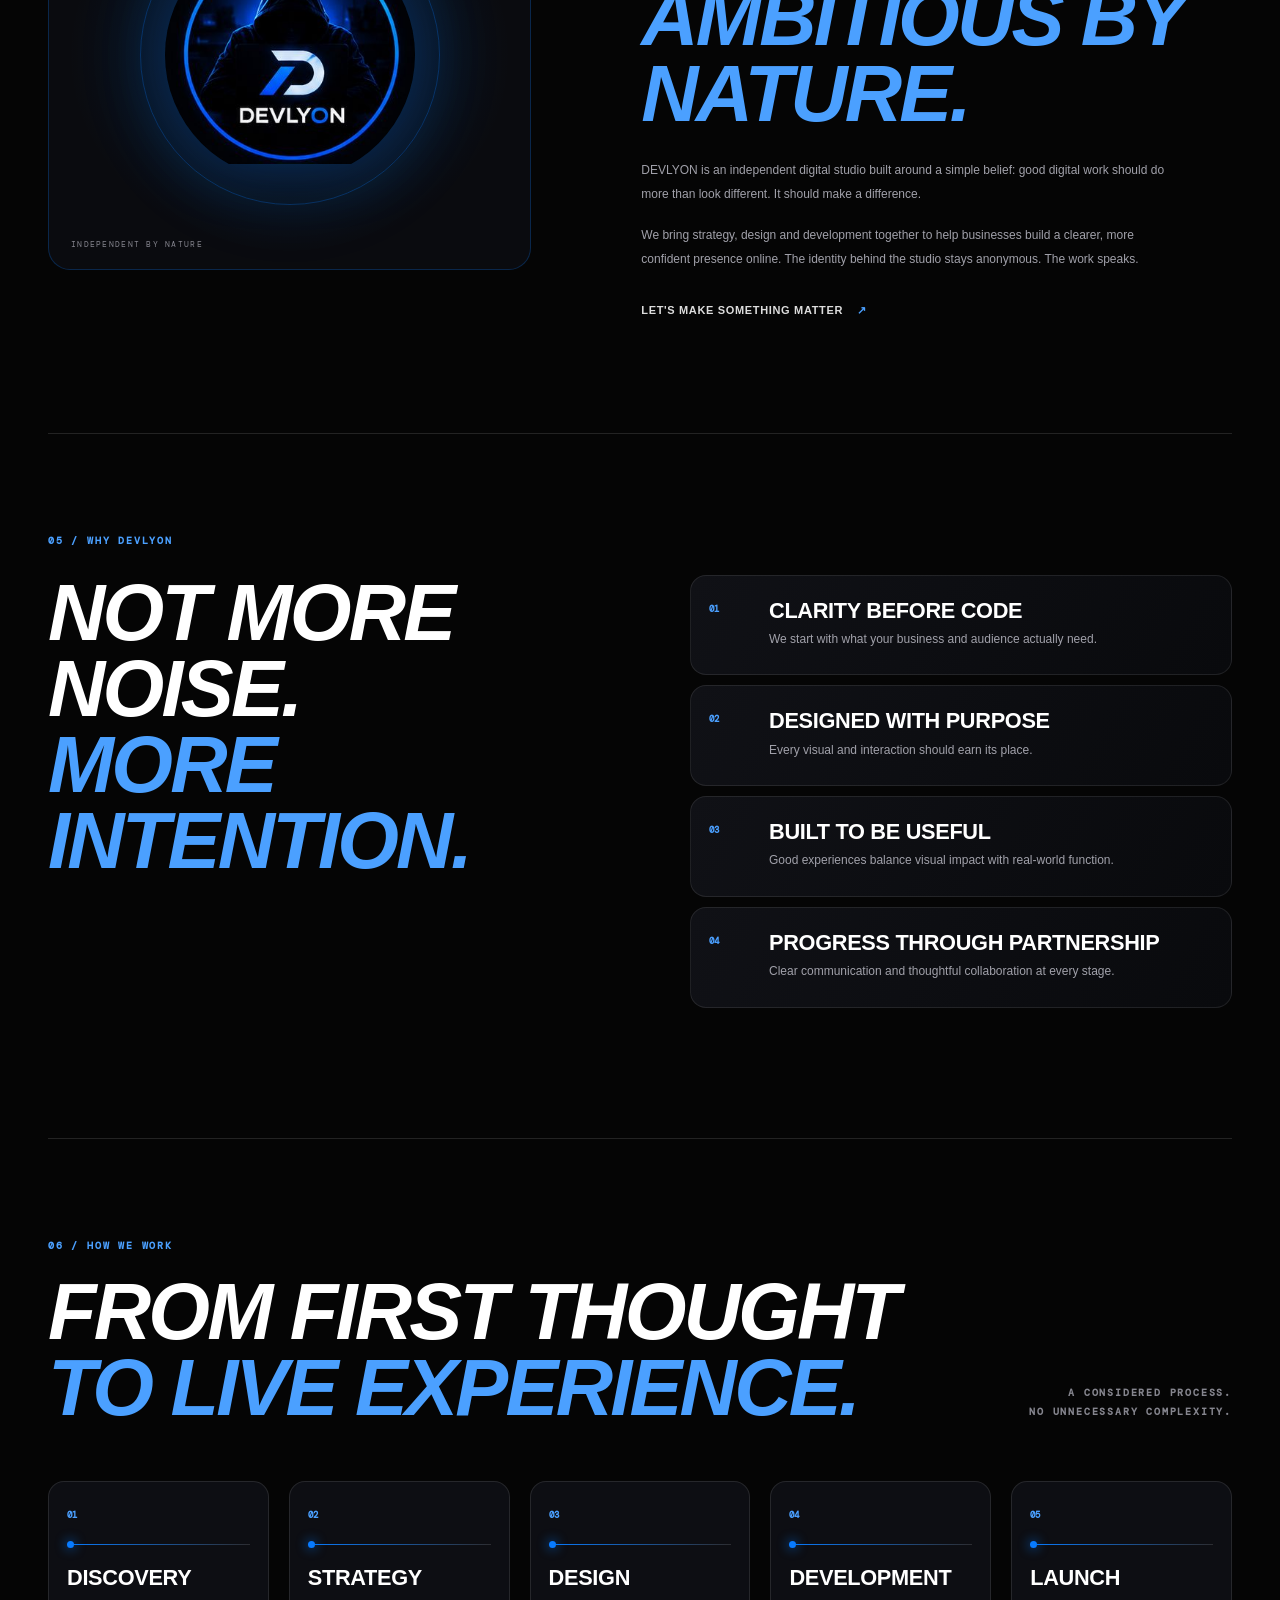
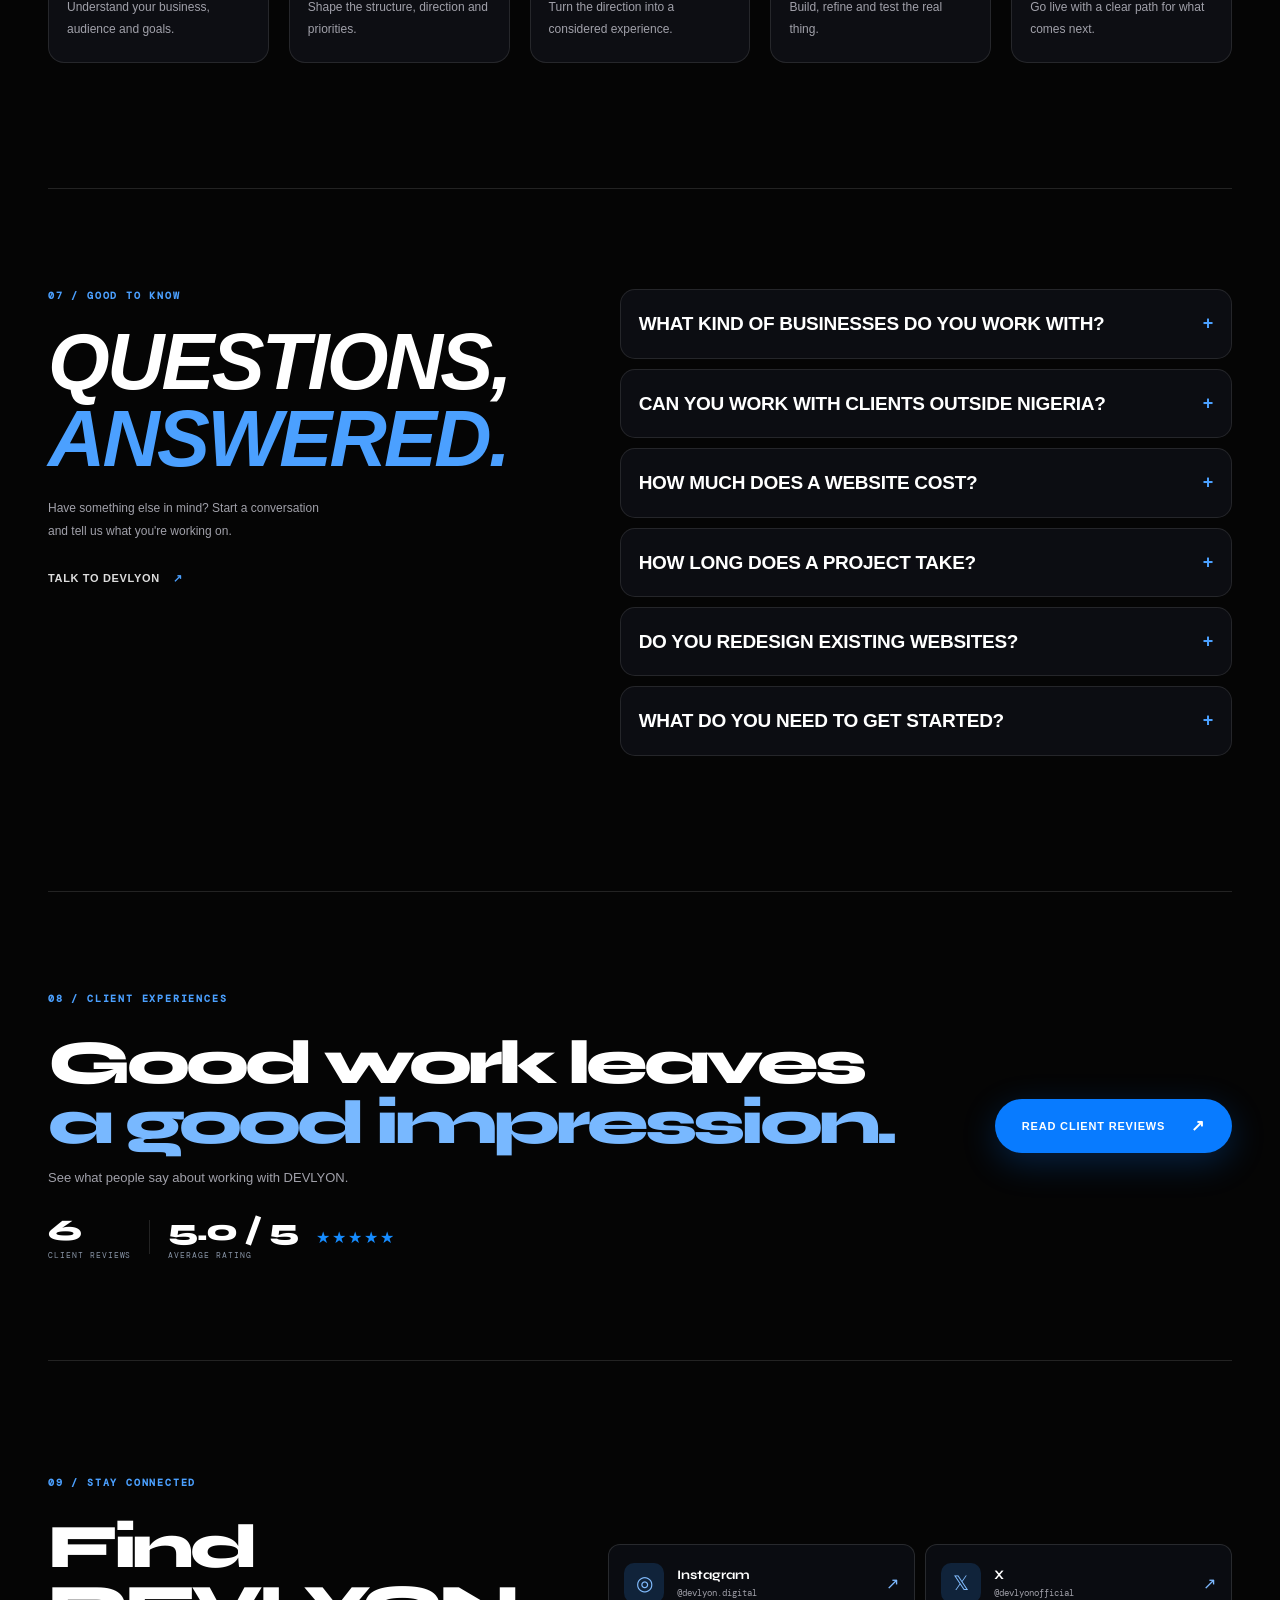
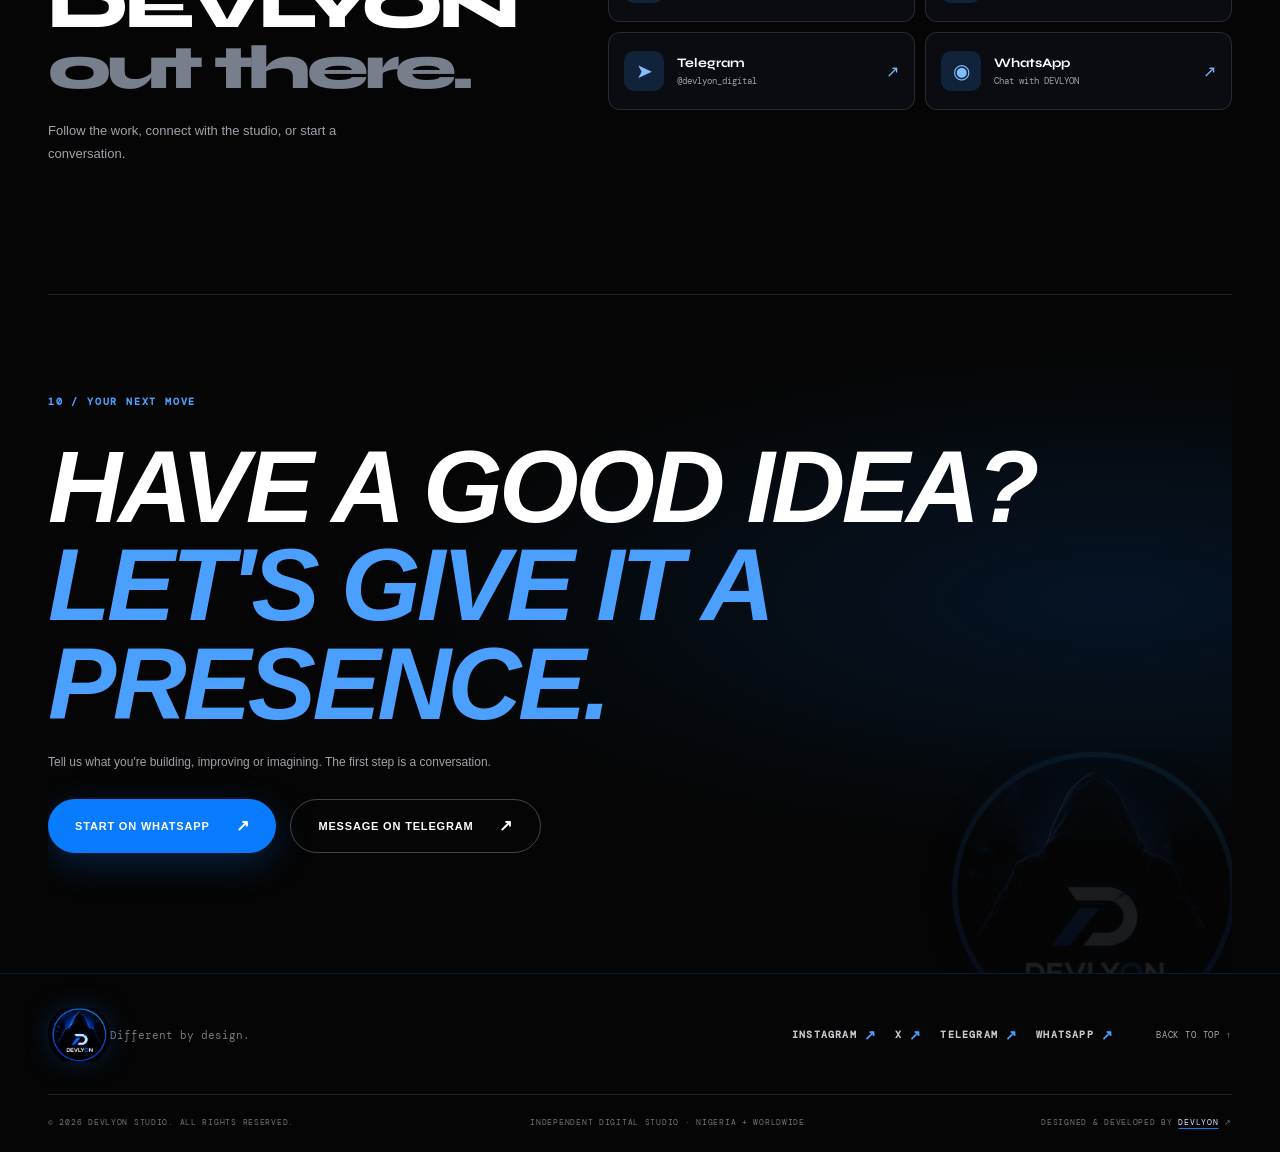
==== commit 851e7c34: "Add failsafe intro auto-dismiss" ====
--- a/index.html
+++ b/index.html
@@ -24,7 +24,7 @@
 }
 </script>
 </head>
-<body><div class="devlyon-intro" id="devlyon-intro" aria-label="DEVLYON intro" role="status"><div class="intro-spinner-mark"><span class="spinner-ring ring-one"></span><span class="spinner-ring ring-two"></span><span class="spinner-ring ring-three"></span><img src="assets/devlyon-logo.jpg" alt="DEVLYON"></div><p class="intro-kicker">INITIALIZING EXPERIENCE</p><h1>DEVLYON</h1><p class="intro-tagline">DIFFERENT BY DESIGN.</p><div class="intro-progress"><span></span></div><p class="intro-loading">DESIGN WITH INTENT. DEVELOP WITH PURPOSE.</p><button class="intro-skip" type="button">SKIP INTRO ↗</button></div><div class="noise" aria-hidden="true"></div>
+<body><div class="devlyon-intro" id="devlyon-intro" aria-label="DEVLYON intro" role="status"><div class="intro-spinner-mark"><span class="spinner-ring ring-one"></span><span class="spinner-ring ring-two"></span><span class="spinner-ring ring-three"></span><img src="assets/devlyon-logo.jpg" alt="DEVLYON"></div><p class="intro-kicker">INITIALIZING EXPERIENCE</p><h1>DEVLYON</h1><p class="intro-tagline">DIFFERENT BY DESIGN.</p><div class="intro-progress"><span></span></div><p class="intro-loading">DESIGN WITH INTENT. DEVELOP WITH PURPOSE.</p><button class="intro-skip" type="button">SKIP INTRO ↗</button></div><script>window.setTimeout(function(){var intro=document.getElementById("devlyon-intro");if(intro){intro.classList.add("is-leaving");window.setTimeout(function(){intro.remove();},500);}},1800);</script><div class="noise" aria-hidden="true"></div>
 <header class="site-header"><a class="brand" href="index.html" aria-label="DEVLYON home"><img class="brand-logo" src="assets/devlyon-logo.jpg" alt="DEVLYON logo"></a><button class="menu-toggle" aria-label="Open navigation" aria-expanded="false" aria-controls="site-nav"><i></i><i></i></button><nav id="site-nav" class="site-nav"><a href="index.html">Home</a><a href="services.html">Services</a><a href="work.html">Selected work</a><a href="about.html">Studio</a><a href="reviews.html">Reviews</a><a href="resume.html">Resume</a><a class="nav-cta" href="contact.html">Let's talk <b>↗</b></a></nav></header>
 <main>
 <section class="hero section-shell" id="home"><div class="hero-copy"><p class="eyebrow"><span class="status-dot"></span> INDEPENDENT DIGITAL STUDIO <span class="eyebrow-line"></span> NIGERIA + WORLDWIDE</p><h1>We build digital<br>experiences that<br><span class="outline-word">move</span> businesses<span class="blue-dot">.</span></h1><p class="hero-text">Distinctive websites. Thoughtful digital experiences. Built to make your next move count.</p><div class="hero-actions"><a class="button button-primary" href="contact.html#contact">Start a project <b>↗</b></a><a class="text-link" href="#work">Explore our approach <b>↓</b></a></div><div class="hero-foot"><span>DESIGN WITH INTENT.</span><span>DEVELOP WITH PURPOSE.</span></div></div>
--- a/styles.css
+++ b/styles.css
@@ -1380,3 +1380,7 @@
 
 /* Resume page */
 .resume-hero{padding-top:100px;padding-bottom:65px}.resume-hero h1{font-size:clamp(48px,8vw,100px);line-height:.98;letter-spacing:-.08em;margin:0 0 24px}.resume-hero h1 span{color:var(--blue2)}.resume-hero>p:not(.eyebrow){font:11px var(--mono);color:#9b9ba4;letter-spacing:.08em}.resume-actions{display:flex;gap:12px;flex-wrap:wrap;margin-top:30px}.resume-content{display:grid;grid-template-columns:280px 1fr;gap:70px;padding:65px 0 110px;border-top:1px solid var(--line)}.resume-sidebar{font-size:12px;line-height:1.9;color:#b0b0b8;position:sticky;top:115px;align-self:start}.resume-sidebar .eyebrow{margin:0 0 14px}.resume-sidebar p{margin:0 0 9px}.resume-sidebar a:hover{color:var(--blue2)}.resume-sidebar hr{border:0;border-top:1px solid var(--line);margin:28px 0}.resume-main section{padding:0 0 38px;margin:0 0 38px;border-bottom:1px solid var(--line)}.resume-main section:last-child{border:0}.resume-main h2{font-size:clamp(25px,3vw,36px);letter-spacing:-.06em;margin:0 0 18px}.resume-main p,.resume-main li{font-size:12px;line-height:1.95;color:#b2b2ba}.resume-main ul{padding-left:20px}.resume-subtitle{font:10px var(--mono)!important;color:#85858f!important;margin-top:-8px}.resume-skills{display:flex;flex-wrap:wrap;gap:8px}.resume-skills span{border:1px solid var(--line);padding:9px 12px;font-size:10px;color:#ccc}.resume-project{padding:18px 0;border-top:1px solid var(--line)}.resume-project h3{font-size:15px;margin:0 0 5px}.resume-project p{margin:0 0 8px}.resume-project a{font-size:11px;color:var(--blue2)}@media(max-width:800px){.resume-content{grid-template-columns:1fr;gap:38px;padding-top:40px}.resume-sidebar{position:static;display:grid;grid-template-columns:1fr 1fr;gap:0 25px}.resume-sidebar hr{grid-column:1/-1}.resume-hero{padding-top:70px}}@media print{body{background:#fff;color:#111}.noise,.site-header,.resume-actions,.page-cta,.site-footer{display:none!important}.section-shell{width:100%;margin:0}.resume-hero{padding:0 0 25px}.resume-hero h1{font-size:40px;color:#111}.resume-hero h1 span{color:#111}.resume-hero>p:not(.eyebrow){color:#333}.resume-content{display:grid;grid-template-columns:220px 1fr;gap:25px;padding:20px 0;border:0}.resume-sidebar,.resume-main p,.resume-main li{color:#333}.resume-main section{break-inside:avoid;padding-bottom:15px;margin-bottom:15px}.resume-main h2,.resume-project h3{color:#111}.resume-skills span{color:#111;border-color:#bbb}.resume-project a{color:#111}}
+
+
+/* DEVLYON cinematic intro spinner */
+.devlyon-intro{position:fixed;inset:0;z-index:99999;background:#050505;display:flex;flex-direction:column;align-items:center;justify-content:center;gap:12px;color:#f5f7fb;transition:opacity .65s ease,visibility .65s ease;overflow:hidden}.devlyon-intro:before{content:"";position:absolute;width:min(75vw,620px);aspect-ratio:1;border-radius:50%;background:radial-gradient(circle,rgba(0,111,255,.12),transparent 68%);pointer-events:none}.devlyon-intro.is-leaving{opacity:0;visibility:hidden;pointer-events:none}.intro-spinner-mark{position:relative;width:132px;height:132px;display:grid;place-items:center;margin-bottom:14px}.intro-spinner-mark img{width:58px;height:58px;object-fit:contain;border-radius:12px;z-index:2;filter:drop-shadow(0 0 14px rgba(0,132,255,.35))}.spinner-ring{position:absolute;inset:0;border:1px solid rgba(25,139,255,.2);border-radius:50%}.ring-one{border-top:2px solid #168bff;border-right:2px solid transparent;animation:devlyon-spin 1s linear infinite}.ring-two{inset:12px;border-bottom:1px solid #45a5ff;border-left:1px solid transparent;animation:devlyon-spin 1.8s linear infinite reverse}.ring-three{inset:24px;border-top:1px solid rgba(79,172,255,.75);border-right:1px solid transparent;animation:devlyon-spin 2.4s linear infinite}.intro-kicker,.intro-tagline,.intro-loading{font-family:'DM Mono',monospace;font-size:10px;letter-spacing:.2em;color:#7aaee5;text-align:center}.devlyon-intro h1{font-family:'Syne','Space Grotesk',sans-serif;font-size:clamp(32px,8vw,52px);font-weight:800;letter-spacing:.13em;margin:2px 0;text-shadow:0 0 24px rgba(0,132,255,.3)}.intro-tagline{color:#d7e6f7;font-size:9px}.intro-progress{width:min(190px,48vw);height:2px;background:#182333;margin:12px 0 4px;overflow:hidden}.intro-progress span{display:block;height:100%;width:0;background:#168bff;box-shadow:0 0 10px #168bff;animation:devlyon-load 2.2s ease forwards}.intro-loading{font-size:8px;letter-spacing:.13em;color:#536a83}.intro-skip{position:absolute;bottom:28px;background:transparent;border:1px solid rgba(76,151,230,.28);border-radius:999px;padding:10px 16px;color:#8ebce8;font:10px 'DM Mono',monospace;letter-spacing:.12em;cursor:pointer;transition:.2s}.intro-skip:hover{border-color:#168bff;color:#fff;background:rgba(22,139,255,.08)}@keyframes devlyon-spin{to{transform:rotate(360deg)}}@keyframes devlyon-load{to{width:100%}}@media(prefers-reduced-motion:reduce){.devlyon-intro,.spinner-ring,.intro-progress span{animation:none!important;transition:none!important}.intro-progress span{width:100%}}
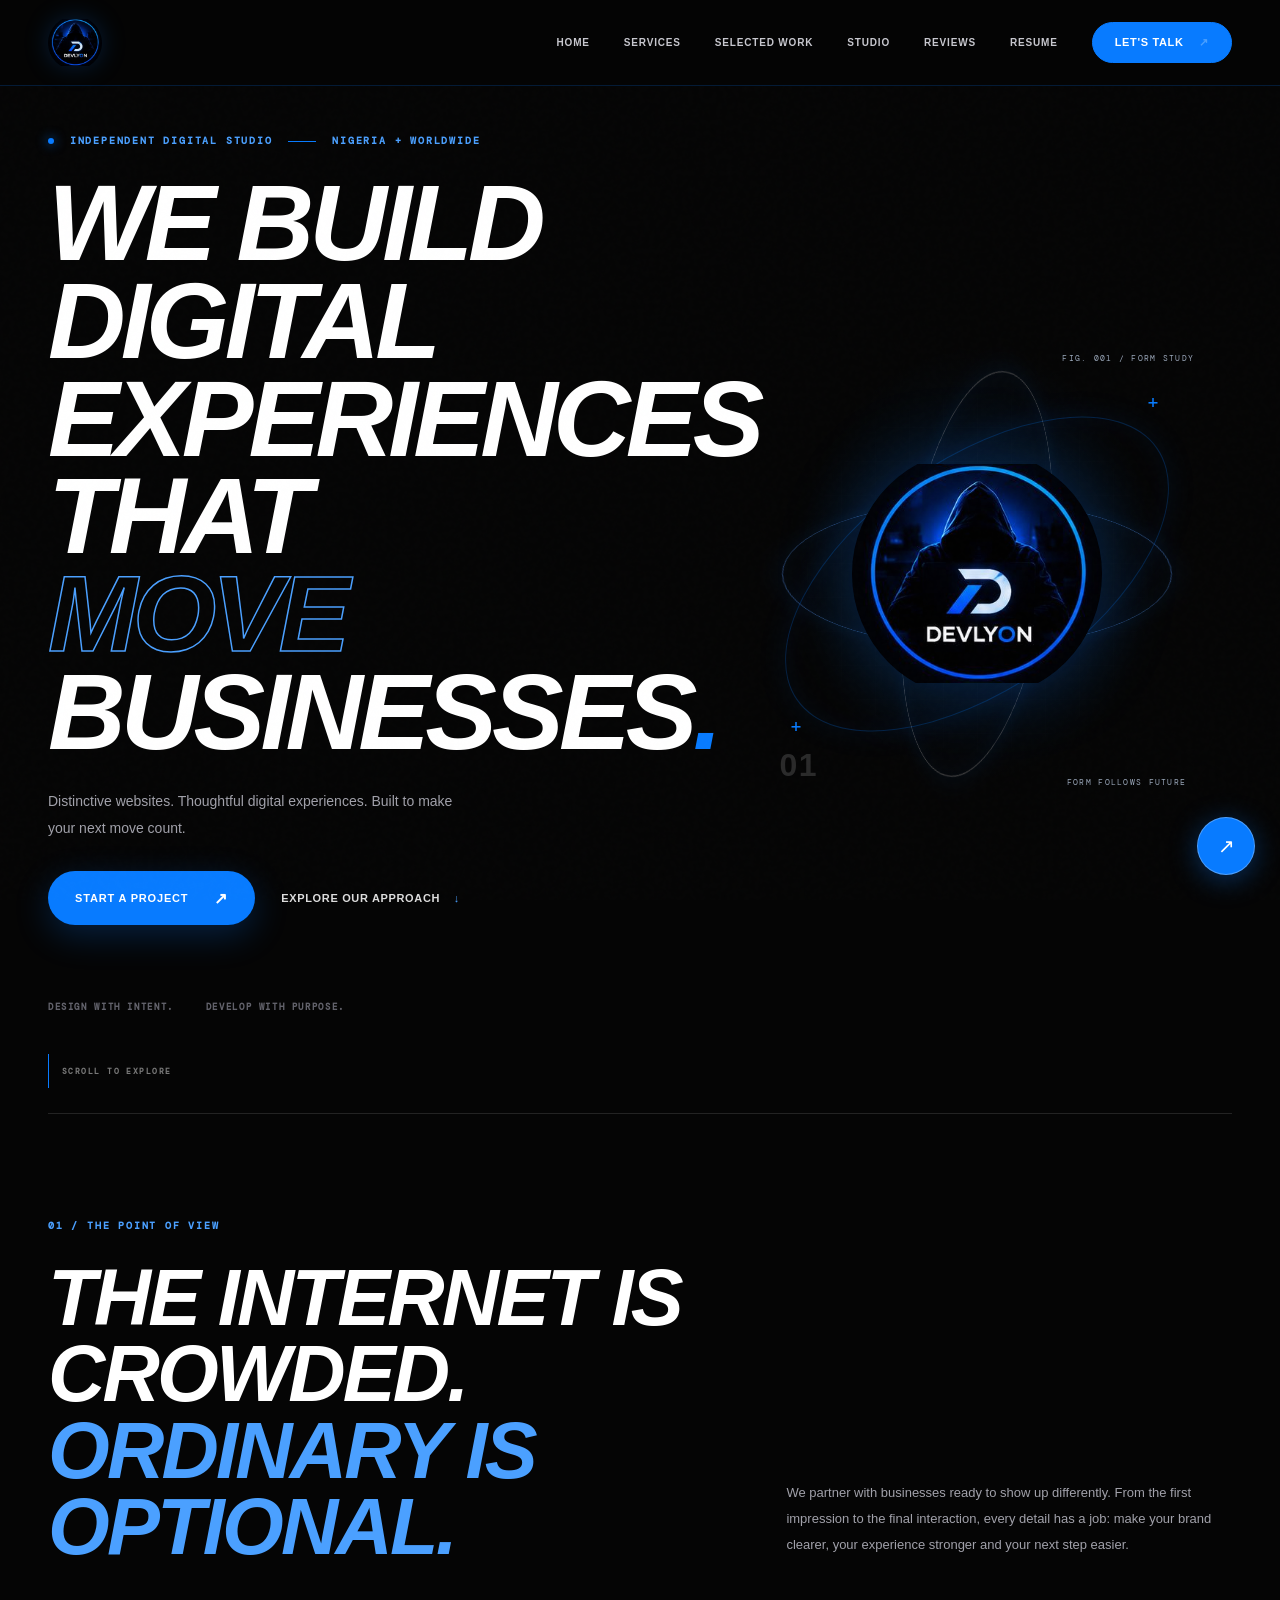
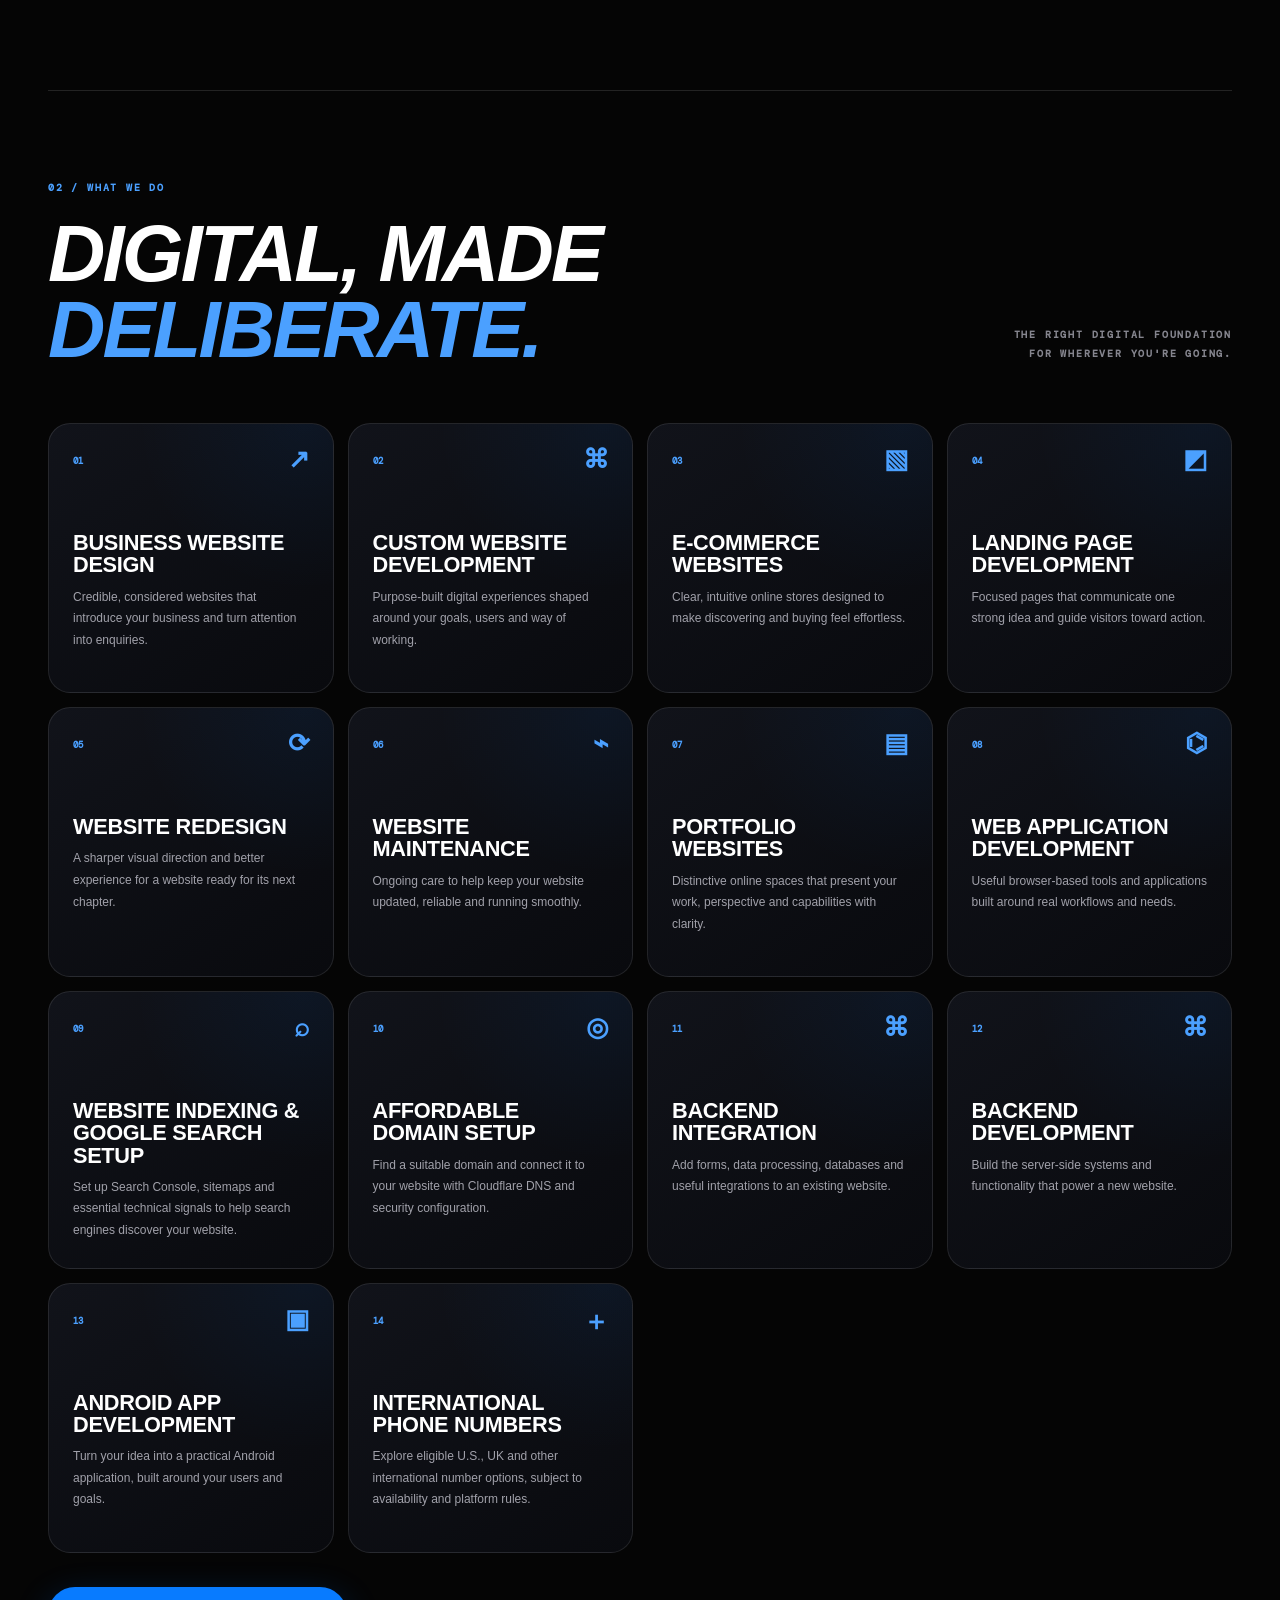
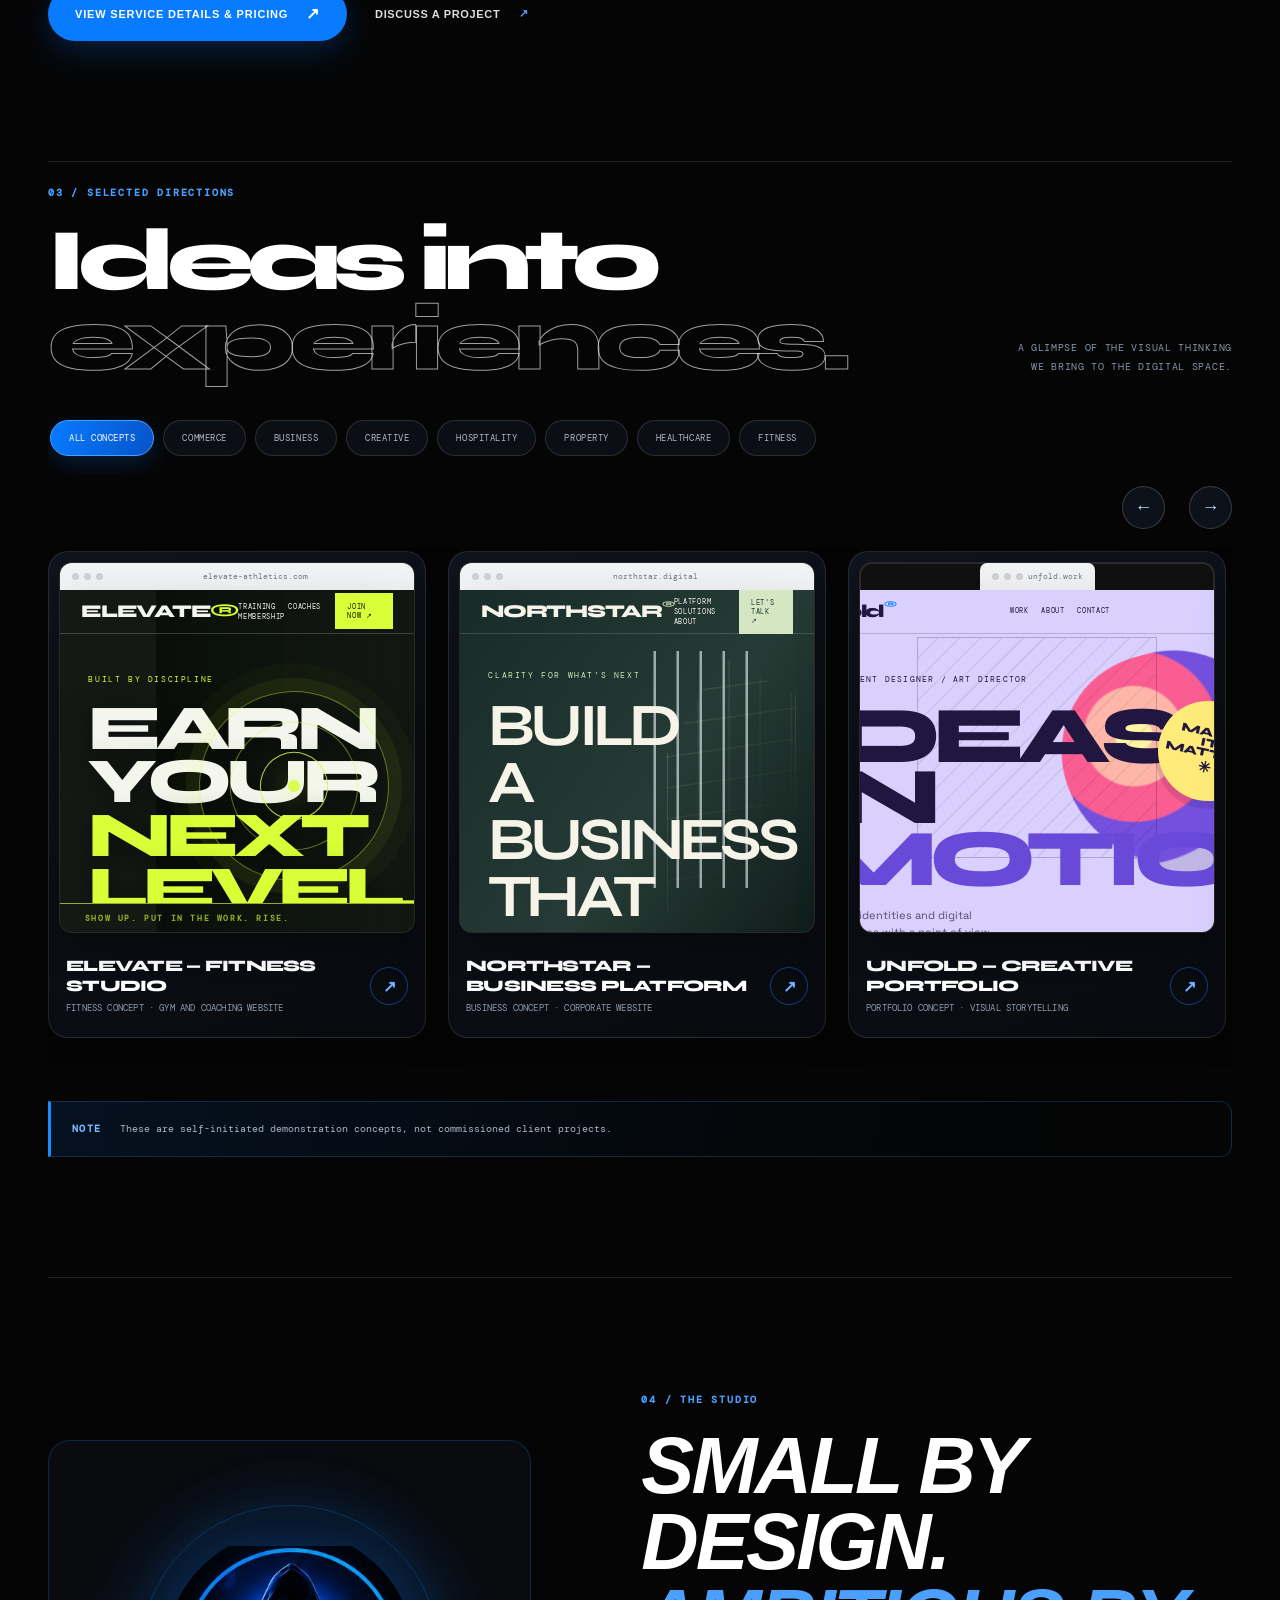
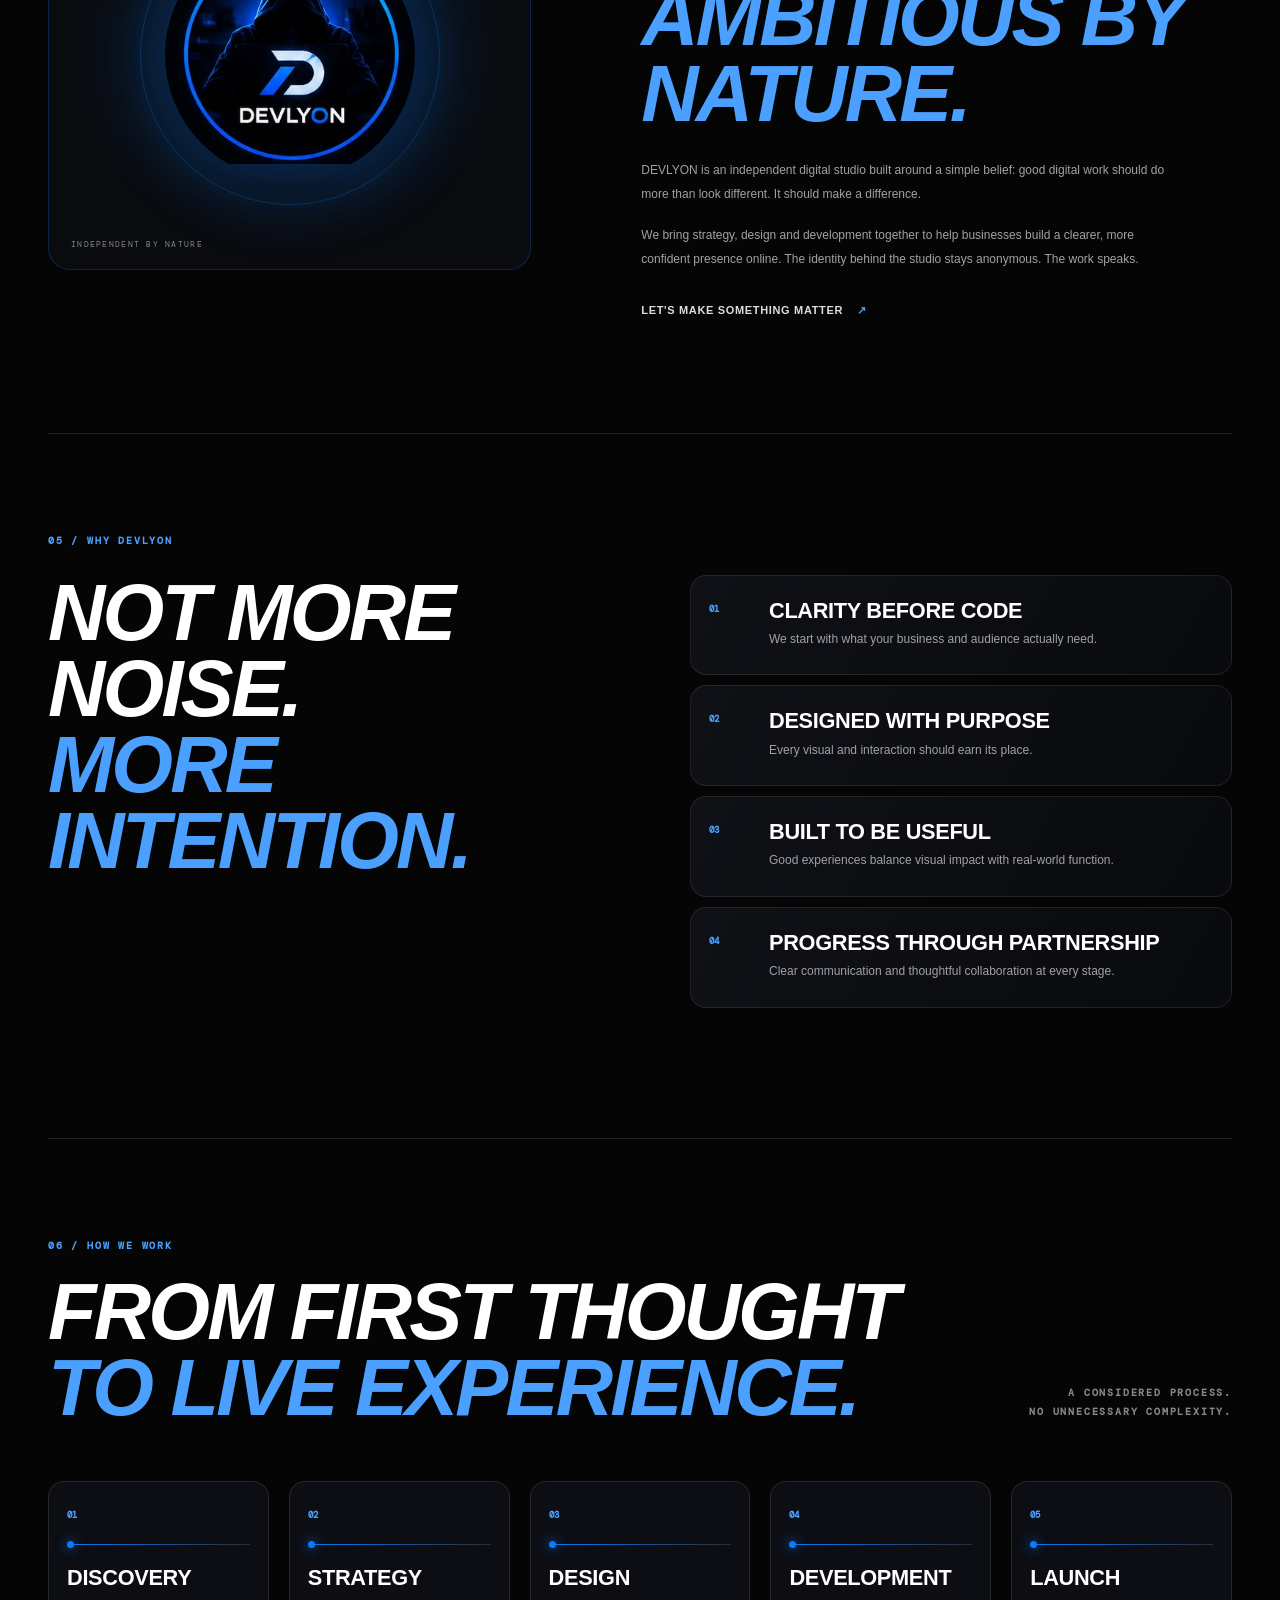
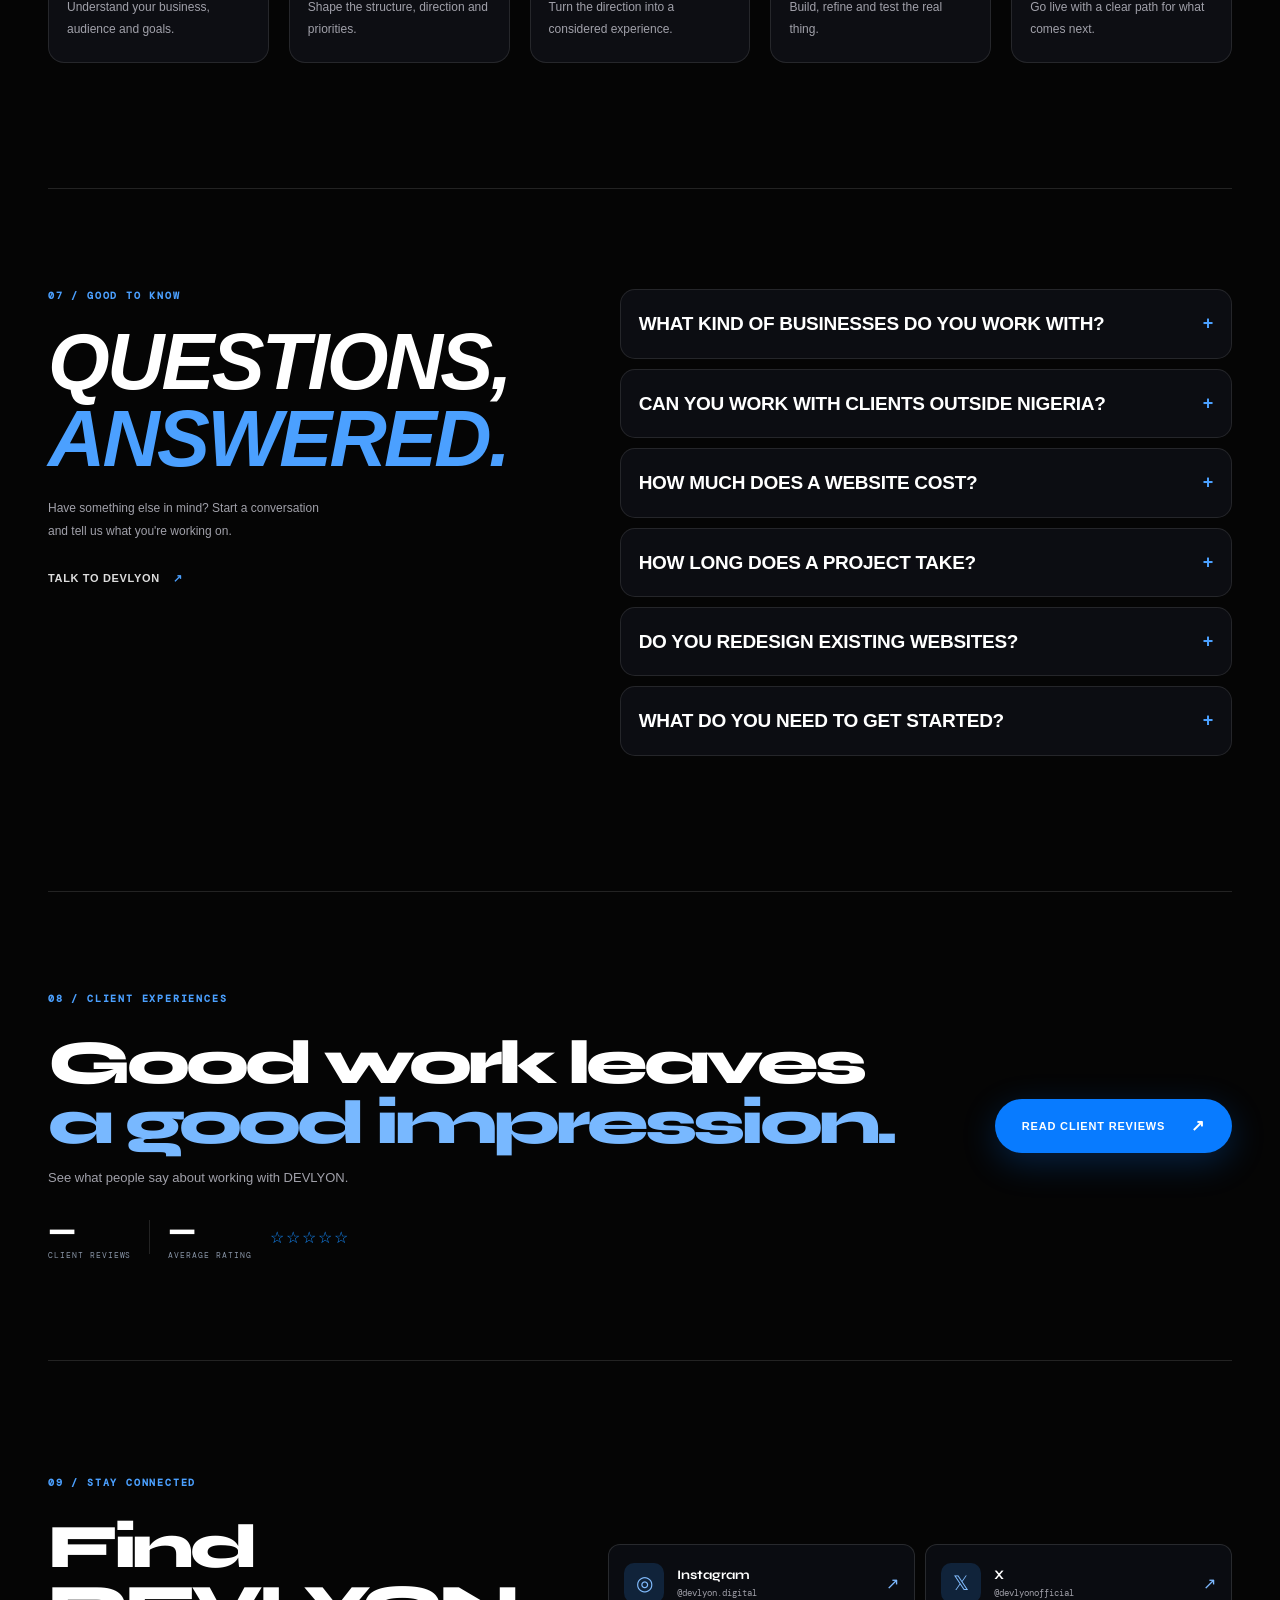
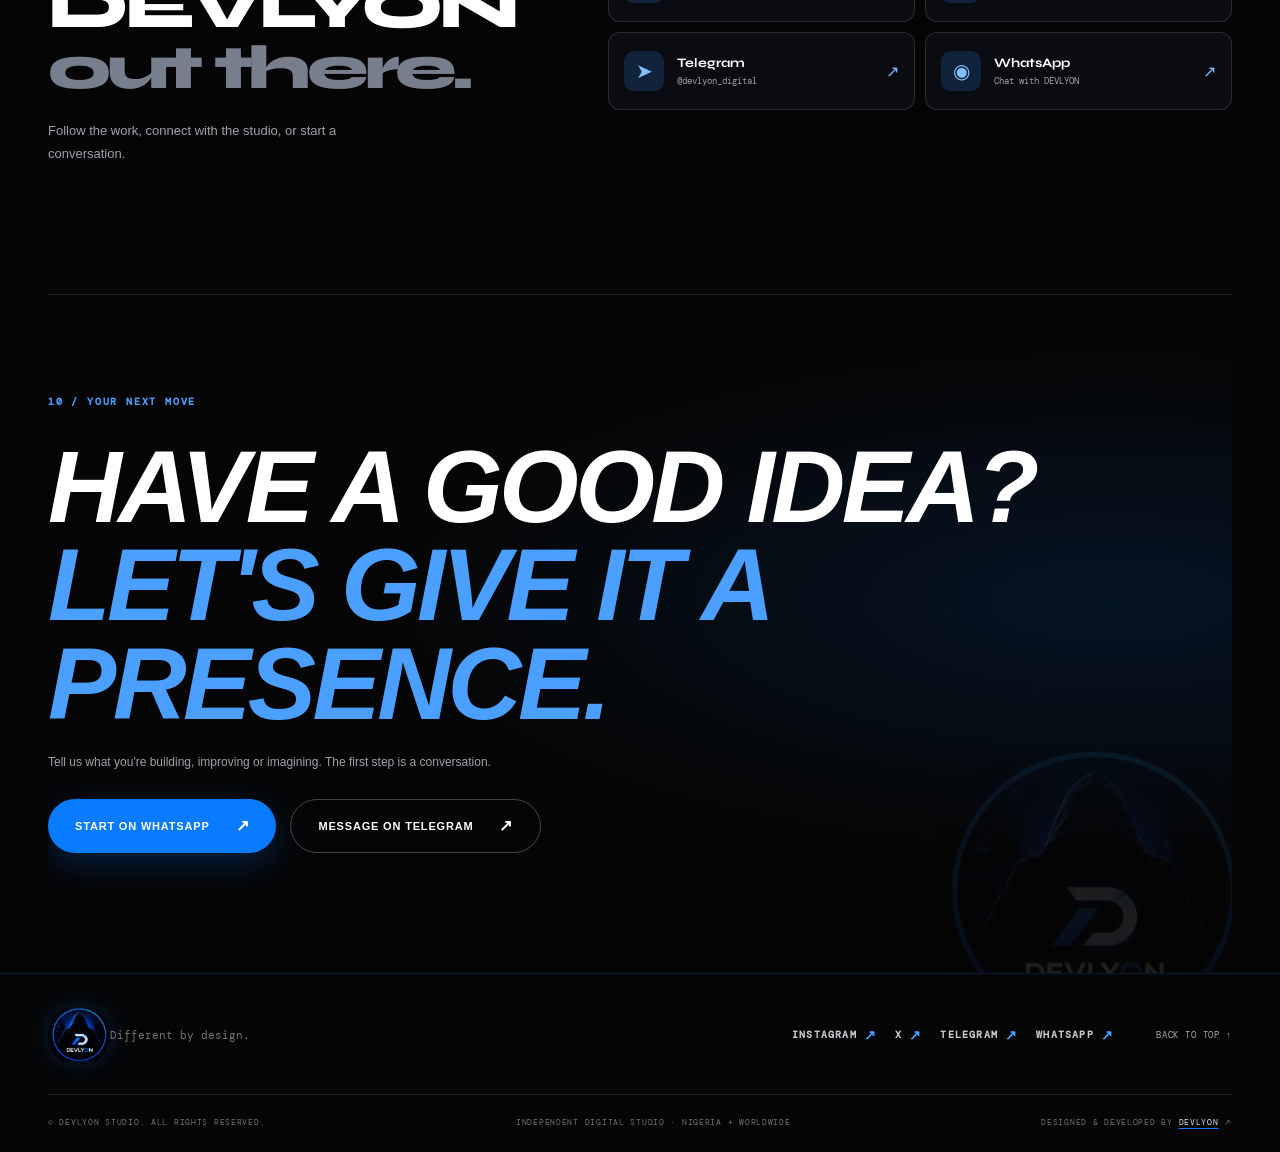
==== commit 0fb6d8b6: "Fix mobile navigation with independent click handler" ====
--- a/index.html
+++ b/index.html
@@ -25,7 +25,7 @@
 </script>
 </head>
 <body><div class="devlyon-intro" id="devlyon-intro" aria-label="DEVLYON intro" role="status"><div class="intro-spinner-mark"><span class="spinner-ring ring-one"></span><span class="spinner-ring ring-two"></span><span class="spinner-ring ring-three"></span><img src="assets/devlyon-logo.jpg" alt="DEVLYON"></div><p class="intro-kicker">INITIALIZING EXPERIENCE</p><h1>DEVLYON</h1><p class="intro-tagline">DIFFERENT BY DESIGN.</p><div class="intro-progress"><span></span></div><p class="intro-loading">DESIGN WITH INTENT. DEVELOP WITH PURPOSE.</p><button class="intro-skip" type="button">SKIP INTRO ↗</button></div><script>window.setTimeout(function(){var intro=document.getElementById("devlyon-intro");if(intro){intro.classList.add("is-leaving");window.setTimeout(function(){intro.remove();},500);}},1800);</script><div class="noise" aria-hidden="true"></div>
-<header class="site-header"><a class="brand" href="index.html" aria-label="DEVLYON home"><img class="brand-logo" src="assets/devlyon-logo.jpg" alt="DEVLYON logo"></a><button class="menu-toggle" aria-label="Open navigation" aria-expanded="false" aria-controls="site-nav"><i></i><i></i></button><nav id="site-nav" class="site-nav"><a href="index.html">Home</a><a href="services.html">Services</a><a href="work.html">Selected work</a><a href="about.html">Studio</a><a href="reviews.html">Reviews</a><a href="resume.html">Resume</a><a class="nav-cta" href="contact.html">Let's talk <b>↗</b></a></nav></header>
+<header class="site-header"><a class="brand" href="index.html" aria-label="DEVLYON home"><img class="brand-logo" src="assets/devlyon-logo.jpg" alt="DEVLYON logo"></a><button class="menu-toggle" aria-label="Open navigation" aria-expanded="false" aria-controls="site-nav"><i></i><i></i></button><nav id="site-nav" class="site-nav"><a href="index.html">Home</a><a href="services.html">Services</a><a href="work.html">Selected work</a><a href="about.html">Studio</a><a href="reviews.html">Reviews</a><a href="resume.html">Resume</a><a class="nav-cta" href="contact.html">Let's talk <b>↗</b></a></nav></header><script>(function(){const b=document.querySelector('.menu-toggle'),n=document.querySelector('.site-nav');if(!b||!n)return;function close(){b.setAttribute('aria-expanded','false');b.setAttribute('aria-label','Open navigation');n.classList.remove('is-open');document.body.classList.remove('menu-open')}b.addEventListener('click',function(){const open=b.getAttribute('aria-expanded')!=='true';b.setAttribute('aria-expanded',String(open));b.setAttribute('aria-label',open?'Close navigation':'Open navigation');n.classList.toggle('is-open',open);document.body.classList.toggle('menu-open',open)});n.querySelectorAll('a').forEach(a=>a.addEventListener('click',close));document.addEventListener('keydown',e=>{if(e.key==='Escape')close()})})();</script>
 <main>
 <section class="hero section-shell" id="home"><div class="hero-copy"><p class="eyebrow"><span class="status-dot"></span> INDEPENDENT DIGITAL STUDIO <span class="eyebrow-line"></span> NIGERIA + WORLDWIDE</p><h1>We build digital<br>experiences that<br><span class="outline-word">move</span> businesses<span class="blue-dot">.</span></h1><p class="hero-text">Distinctive websites. Thoughtful digital experiences. Built to make your next move count.</p><div class="hero-actions"><a class="button button-primary" href="contact.html#contact">Start a project <b>↗</b></a><a class="text-link" href="#work">Explore our approach <b>↓</b></a></div><div class="hero-foot"><span>DESIGN WITH INTENT.</span><span>DEVELOP WITH PURPOSE.</span></div></div>
 <div class="hero-art" aria-label="Abstract geometric digital artwork"><div class="hero-grid" aria-hidden="true"></div><div class="hero-orbit hero-orbit-a"></div><div class="hero-orbit hero-orbit-b"></div><div class="hero-orbit hero-orbit-c"></div><img class="hero-brand-logo" src="assets/devlyon-logo.jpg" alt="DEVLYON logo"><span class="art-cross cross-one">+</span><span class="art-cross cross-two">+</span><span class="art-label label-top">FIG. 001 / FORM STUDY</span><span class="art-label label-bottom">FORM FOLLOWS FUTURE</span><span class="art-index">01</span></div><a class="scroll-cue" href="#intro"><i></i> SCROLL TO EXPLORE</a></section>
--- a/styles.css
+++ b/styles.css
@@ -1383,4 +1383,4 @@
 
 
 /* DEVLYON cinematic intro spinner */
-.devlyon-intro{position:fixed;inset:0;z-index:99999;background:#050505;display:flex;flex-direction:column;align-items:center;justify-content:center;gap:12px;color:#f5f7fb;transition:opacity .65s ease,visibility .65s ease;overflow:hidden}.devlyon-intro:before{content:"";position:absolute;width:min(75vw,620px);aspect-ratio:1;border-radius:50%;background:radial-gradient(circle,rgba(0,111,255,.12),transparent 68%);pointer-events:none}.devlyon-intro.is-leaving{opacity:0;visibility:hidden;pointer-events:none}.intro-spinner-mark{position:relative;width:132px;height:132px;display:grid;place-items:center;margin-bottom:14px}.intro-spinner-mark img{width:58px;height:58px;object-fit:contain;border-radius:12px;z-index:2;filter:drop-shadow(0 0 14px rgba(0,132,255,.35))}.spinner-ring{position:absolute;inset:0;border:1px solid rgba(25,139,255,.2);border-radius:50%}.ring-one{border-top:2px solid #168bff;border-right:2px solid transparent;animation:devlyon-spin 1s linear infinite}.ring-two{inset:12px;border-bottom:1px solid #45a5ff;border-left:1px solid transparent;animation:devlyon-spin 1.8s linear infinite reverse}.ring-three{inset:24px;border-top:1px solid rgba(79,172,255,.75);border-right:1px solid transparent;animation:devlyon-spin 2.4s linear infinite}.intro-kicker,.intro-tagline,.intro-loading{font-family:'DM Mono',monospace;font-size:10px;letter-spacing:.2em;color:#7aaee5;text-align:center}.devlyon-intro h1{font-family:'Syne','Space Grotesk',sans-serif;font-size:clamp(32px,8vw,52px);font-weight:800;letter-spacing:.13em;margin:2px 0;text-shadow:0 0 24px rgba(0,132,255,.3)}.intro-tagline{color:#d7e6f7;font-size:9px}.intro-progress{width:min(190px,48vw);height:2px;background:#182333;margin:12px 0 4px;overflow:hidden}.intro-progress span{display:block;height:100%;width:0;background:#168bff;box-shadow:0 0 10px #168bff;animation:devlyon-load 2.2s ease forwards}.intro-loading{font-size:8px;letter-spacing:.13em;color:#536a83}.intro-skip{position:absolute;bottom:28px;background:transparent;border:1px solid rgba(76,151,230,.28);border-radius:999px;padding:10px 16px;color:#8ebce8;font:10px 'DM Mono',monospace;letter-spacing:.12em;cursor:pointer;transition:.2s}.intro-skip:hover{border-color:#168bff;color:#fff;background:rgba(22,139,255,.08)}@keyframes devlyon-spin{to{transform:rotate(360deg)}}@keyframes devlyon-load{to{width:100%}}@media(prefers-reduced-motion:reduce){.devlyon-intro,.spinner-ring,.intro-progress span{animation:none!important;transition:none!important}.intro-progress span{width:100%}}
+.devlyon-intro{position:fixed;inset:0;z-index:99999;background:#050505;display:flex;flex-direction:column;align-items:center;justify-content:center;gap:12px;color:#f5f7fb;transition:opacity .65s ease,visibility .65s ease;overflow:hidden}.devlyon-intro:before{content:"";position:absolute;width:min(75vw,620px);aspect-ratio:1;border-radius:50%;background:radial-gradient(circle,rgba(0,111,255,.12),transparent 68%);pointer-events:none}.devlyon-intro.is-leaving{opacity:0;visibility:hidden;pointer-events:none}.intro-spinner-mark{position:relative;width:132px;height:132px;display:grid;place-items:center;margin-bottom:14px}.intro-spinner-mark img{width:58px;height:58px;object-fit:contain;border-radius:12px;z-index:2;filter:drop-shadow(0 0 14px rgba(0,132,255,.35))}.spinner-ring{position:absolute;inset:0;border:1px solid rgba(25,139,255,.2);border-radius:50%}.ring-one{border-top:2px solid #168bff;border-right:2px solid transparent;animation:devlyon-spin 1s linear infinite}.ring-two{inset:12px;border-bottom:1px solid #45a5ff;border-left:1px solid transparent;animation:devlyon-spin 1.8s linear infinite reverse}.ring-three{inset:24px;border-top:1px solid rgba(79,172,255,.75);border-right:1px solid transparent;animation:devlyon-spin 2.4s linear infinite}.intro-kicker,.intro-tagline,.intro-loading{font-family:'DM Mono',monospace;font-size:10px;letter-spacing:.2em;color:#7aaee5;text-align:center}.devlyon-intro h1{font-family:'Syne','Space Grotesk',sans-serif;font-size:clamp(32px,8vw,52px);font-weight:800;letter-spacing:.13em;margin:2px 0;text-shadow:0 0 24px rgba(0,132,255,.3)}.intro-tagline{color:#d7e6f7;font-size:9px}.intro-progress{width:min(190px,48vw);height:2px;background:#182333;margin:12px 0 4px;overflow:hidden}.intro-progress span{display:block;height:100%;width:0;background:#168bff;box-shadow:0 0 10px #168bff;animation:devlyon-load 1.1s ease forwards}.intro-loading{font-size:8px;letter-spacing:.13em;color:#536a83}.intro-skip{position:absolute;bottom:28px;background:transparent;border:1px solid rgba(76,151,230,.28);border-radius:999px;padding:10px 16px;color:#8ebce8;font:10px 'DM Mono',monospace;letter-spacing:.12em;cursor:pointer;transition:.2s}.intro-skip:hover{border-color:#168bff;color:#fff;background:rgba(22,139,255,.08)}@keyframes devlyon-spin{to{transform:rotate(360deg)}}@keyframes devlyon-load{to{width:100%}}@media(prefers-reduced-motion:reduce){.devlyon-intro,.spinner-ring,.intro-progress span{animation:none!important;transition:none!important}.intro-progress span{width:100%}}
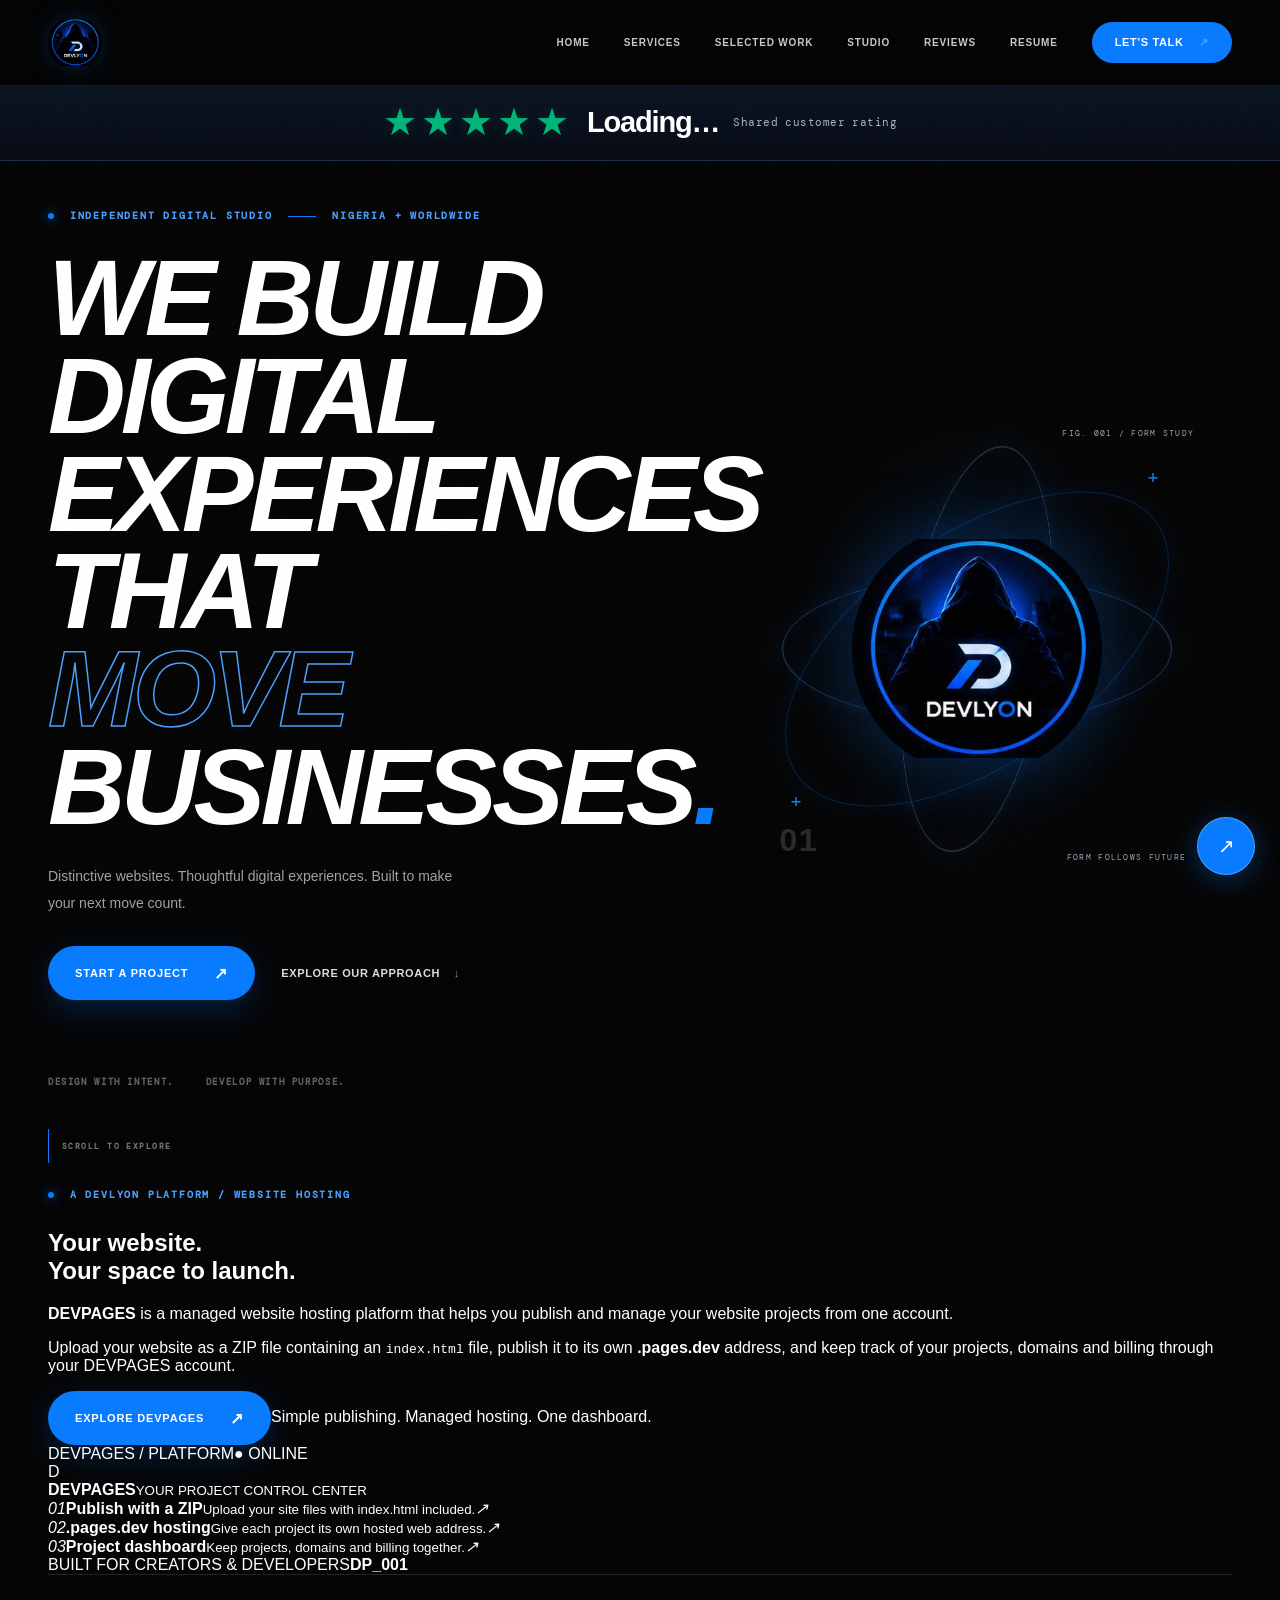
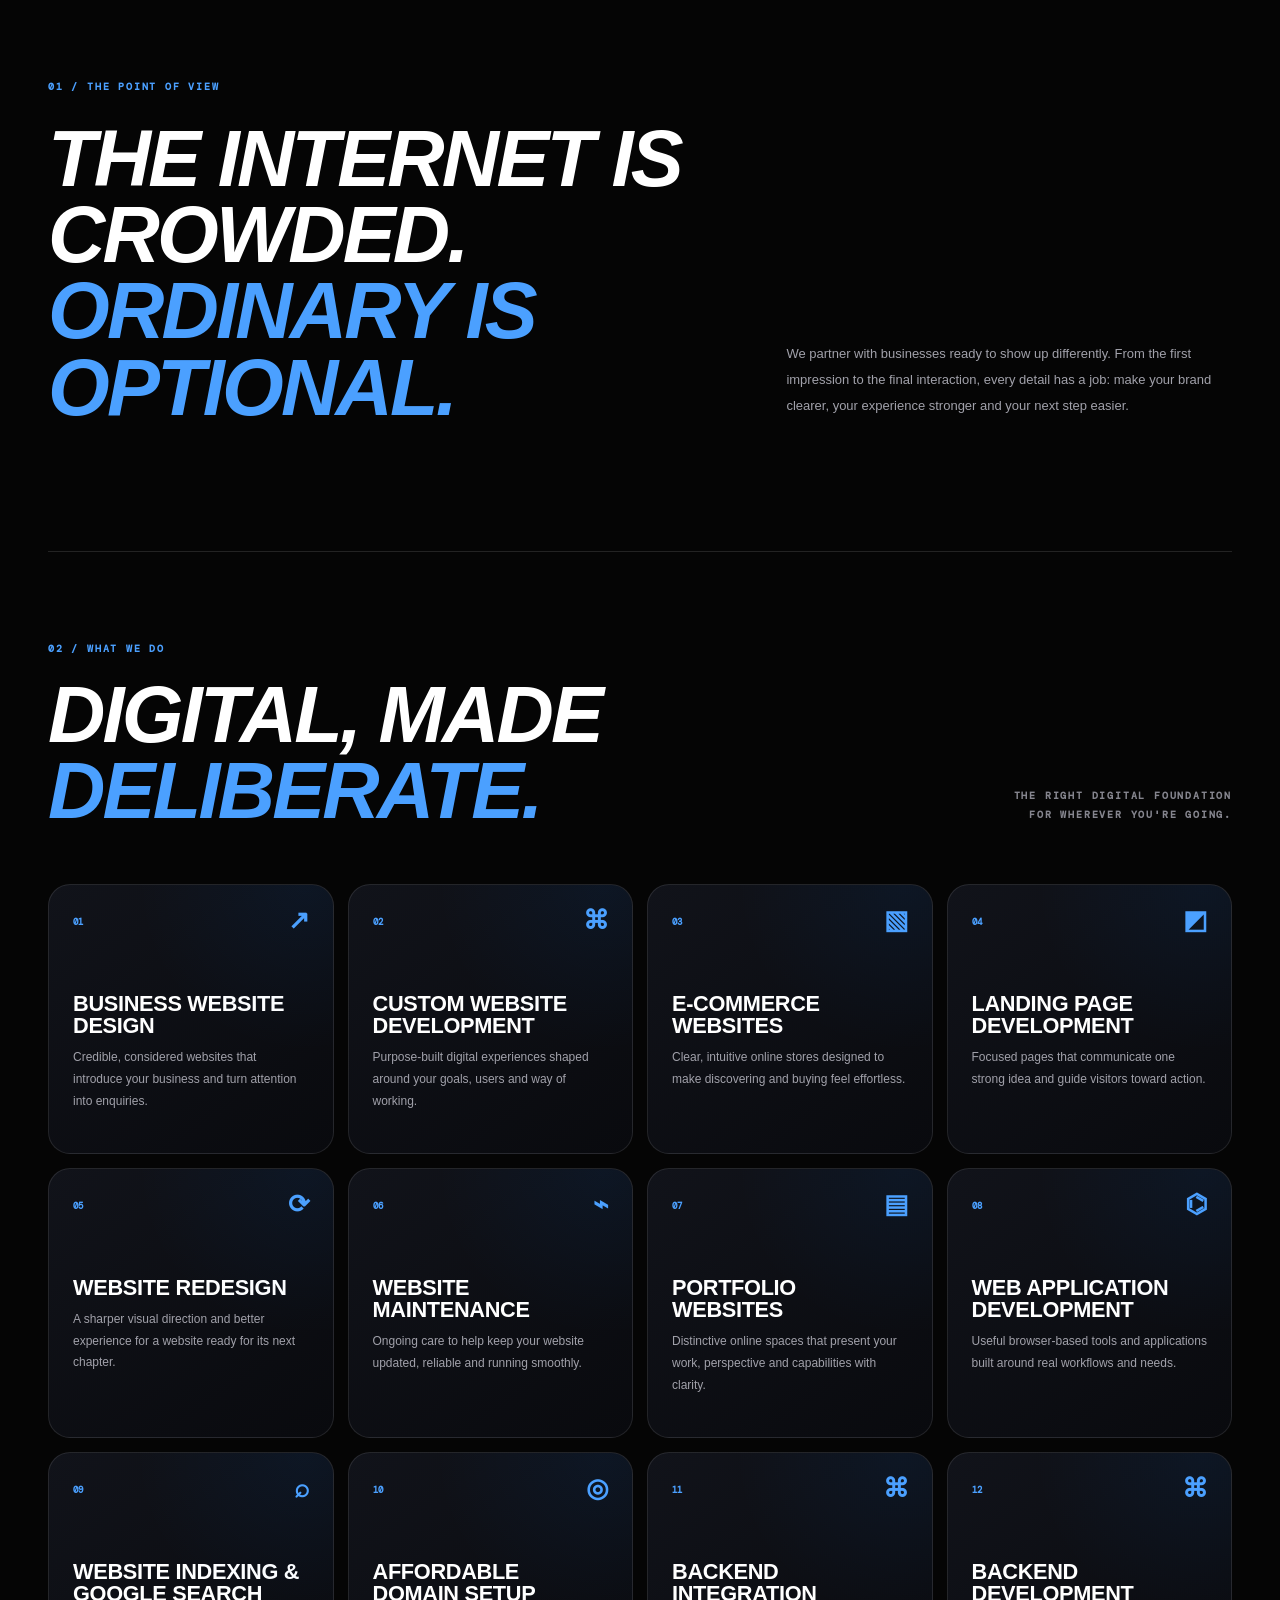
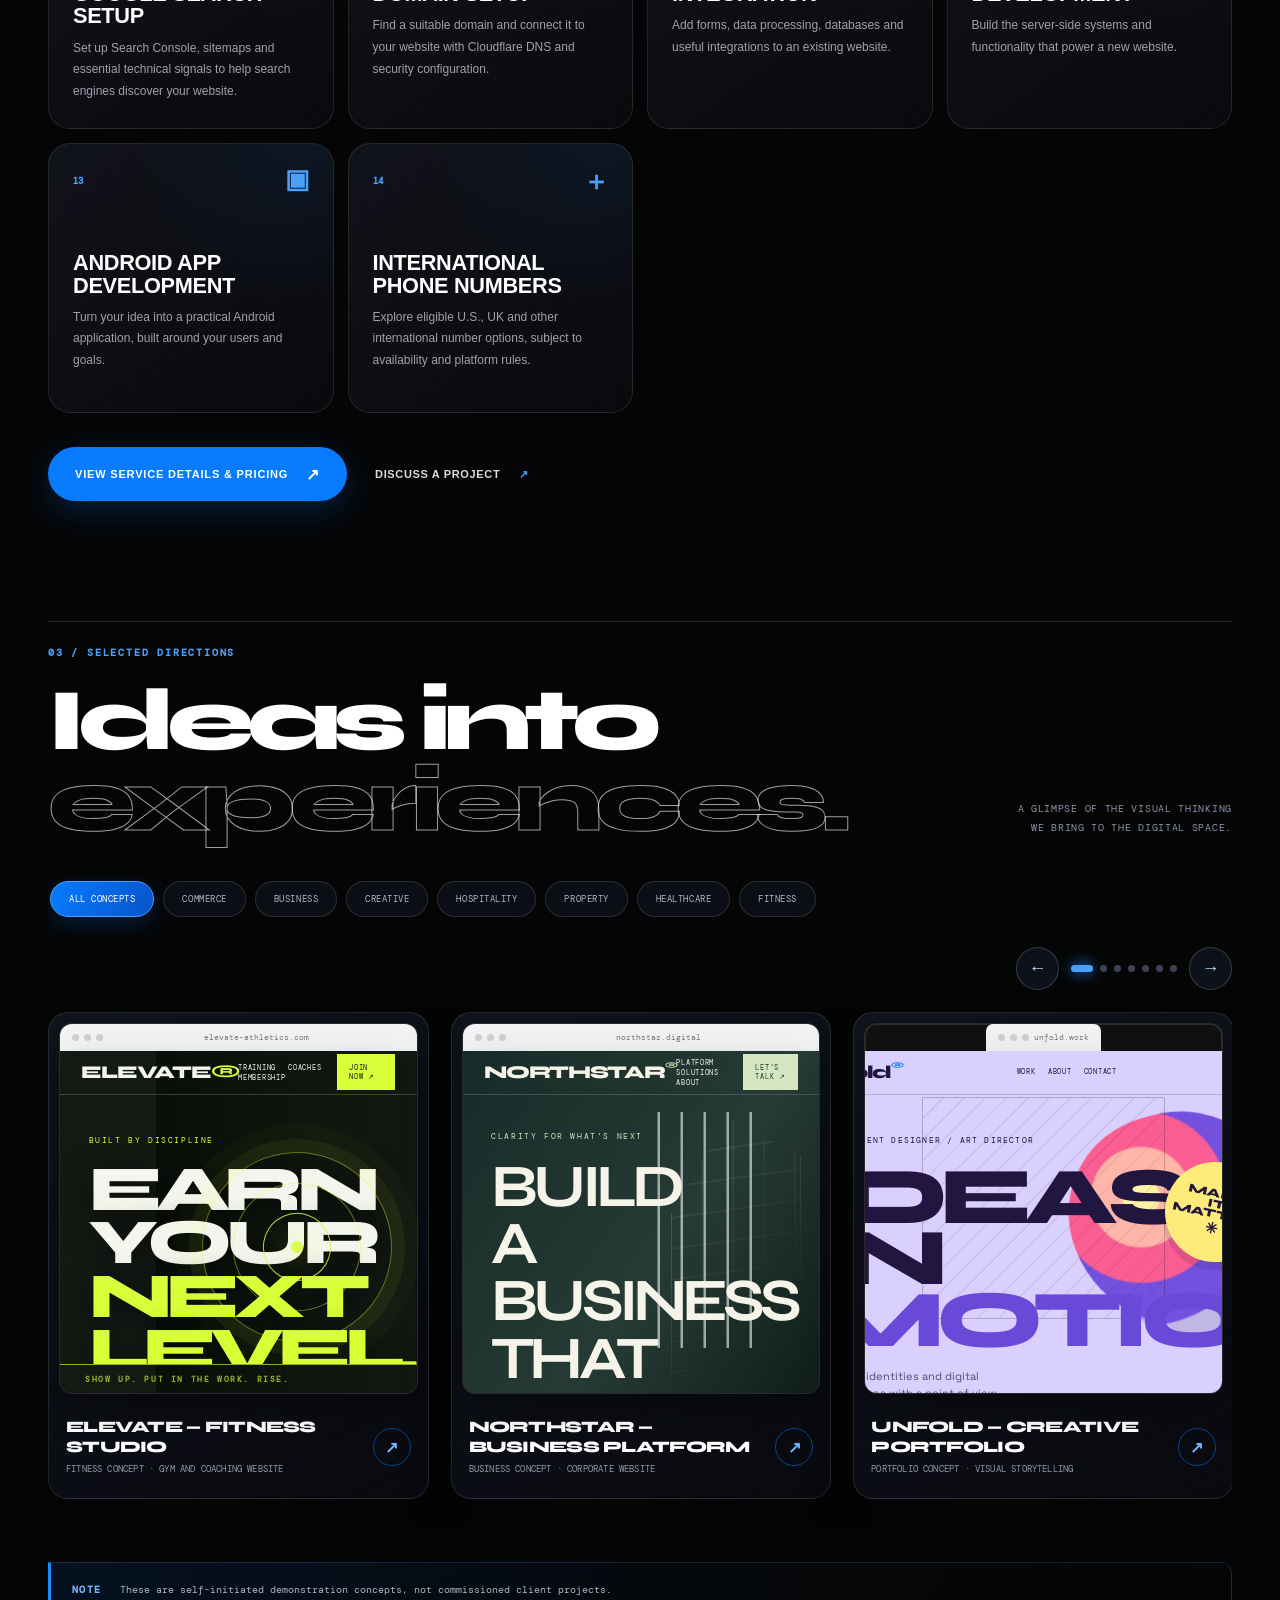
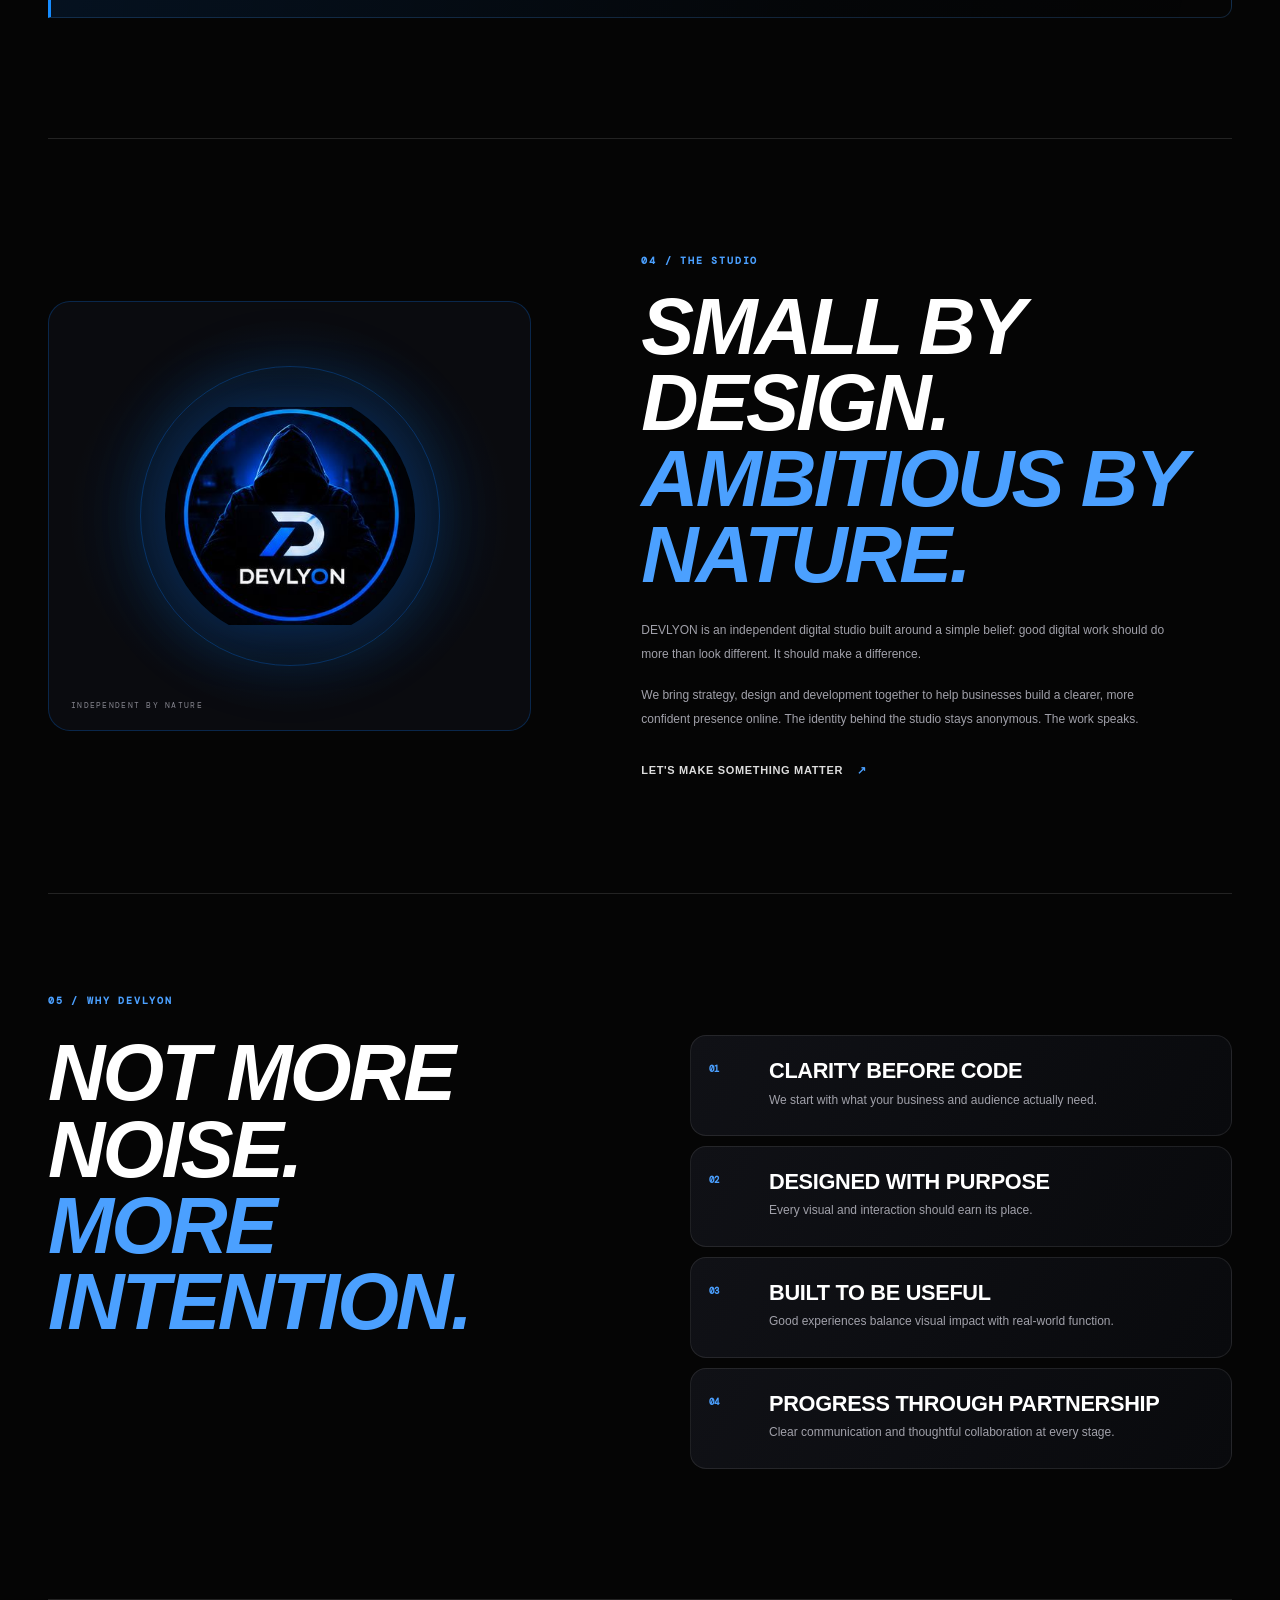
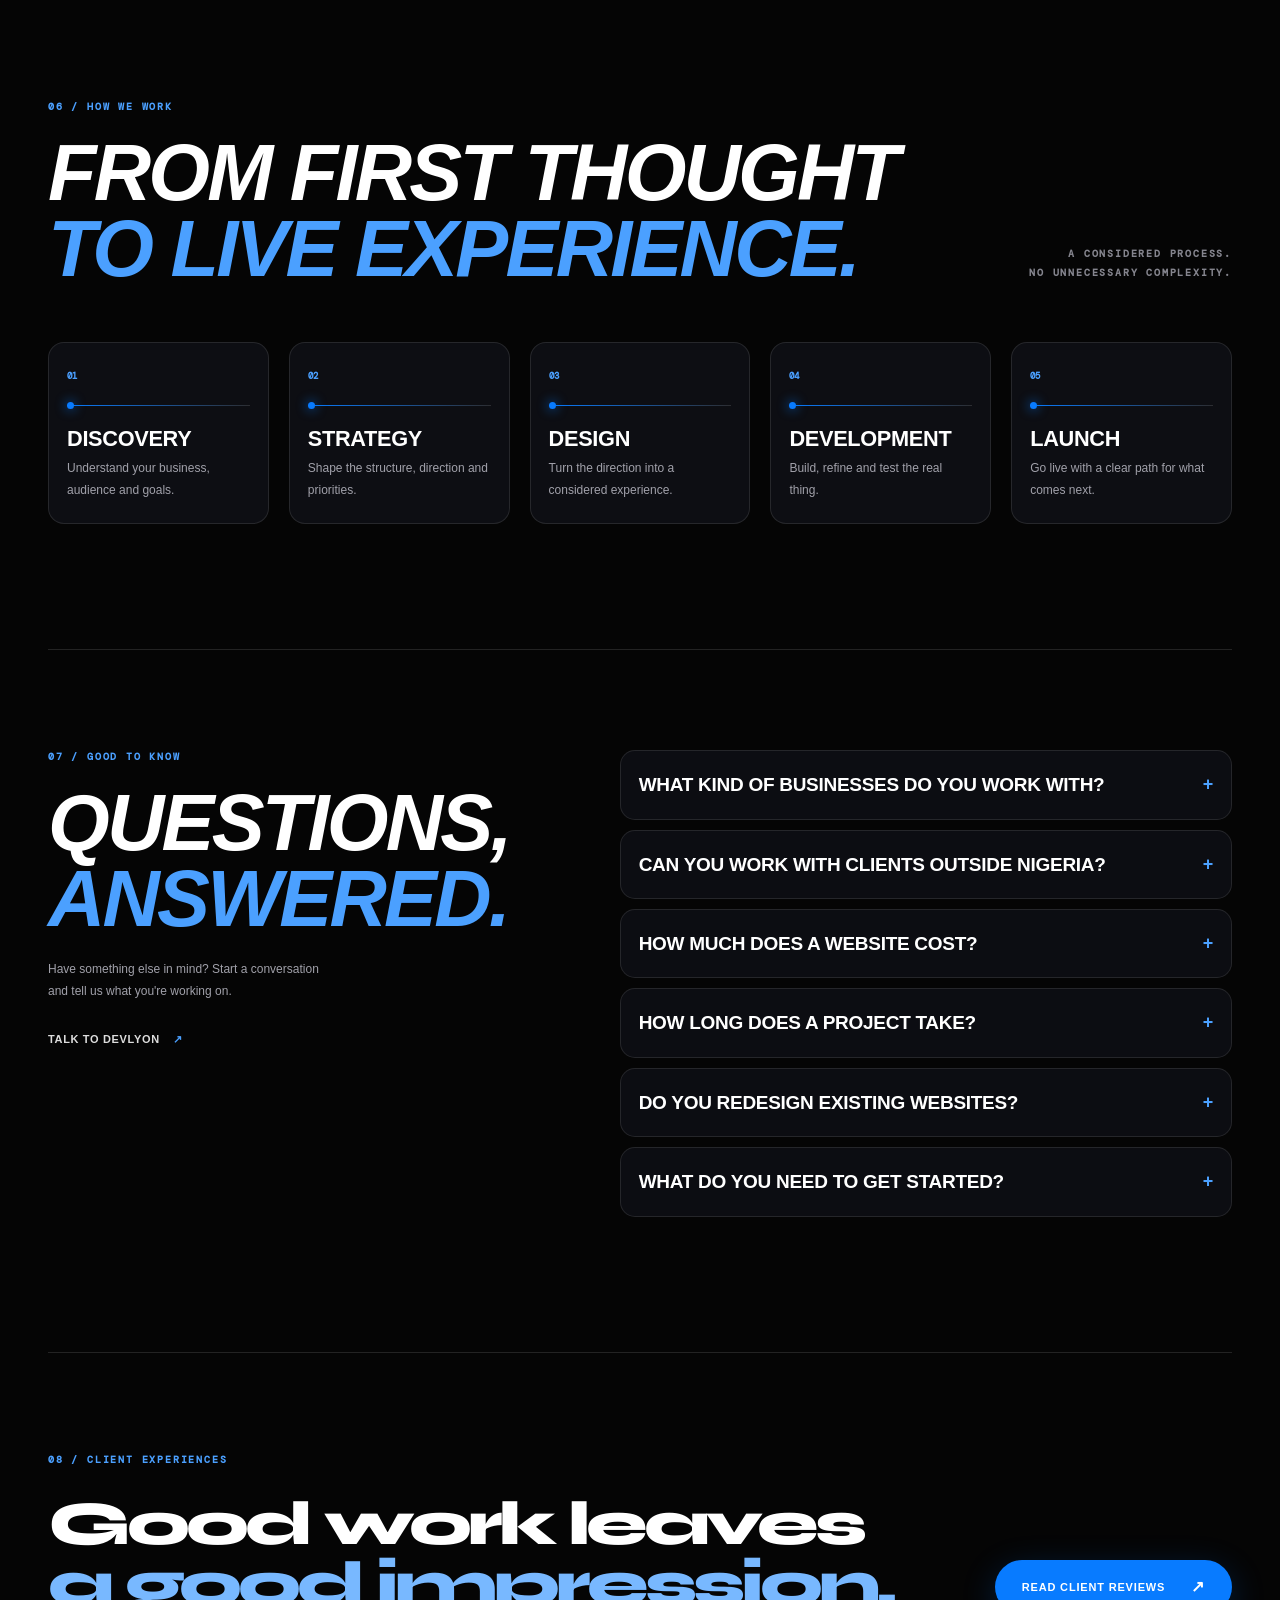
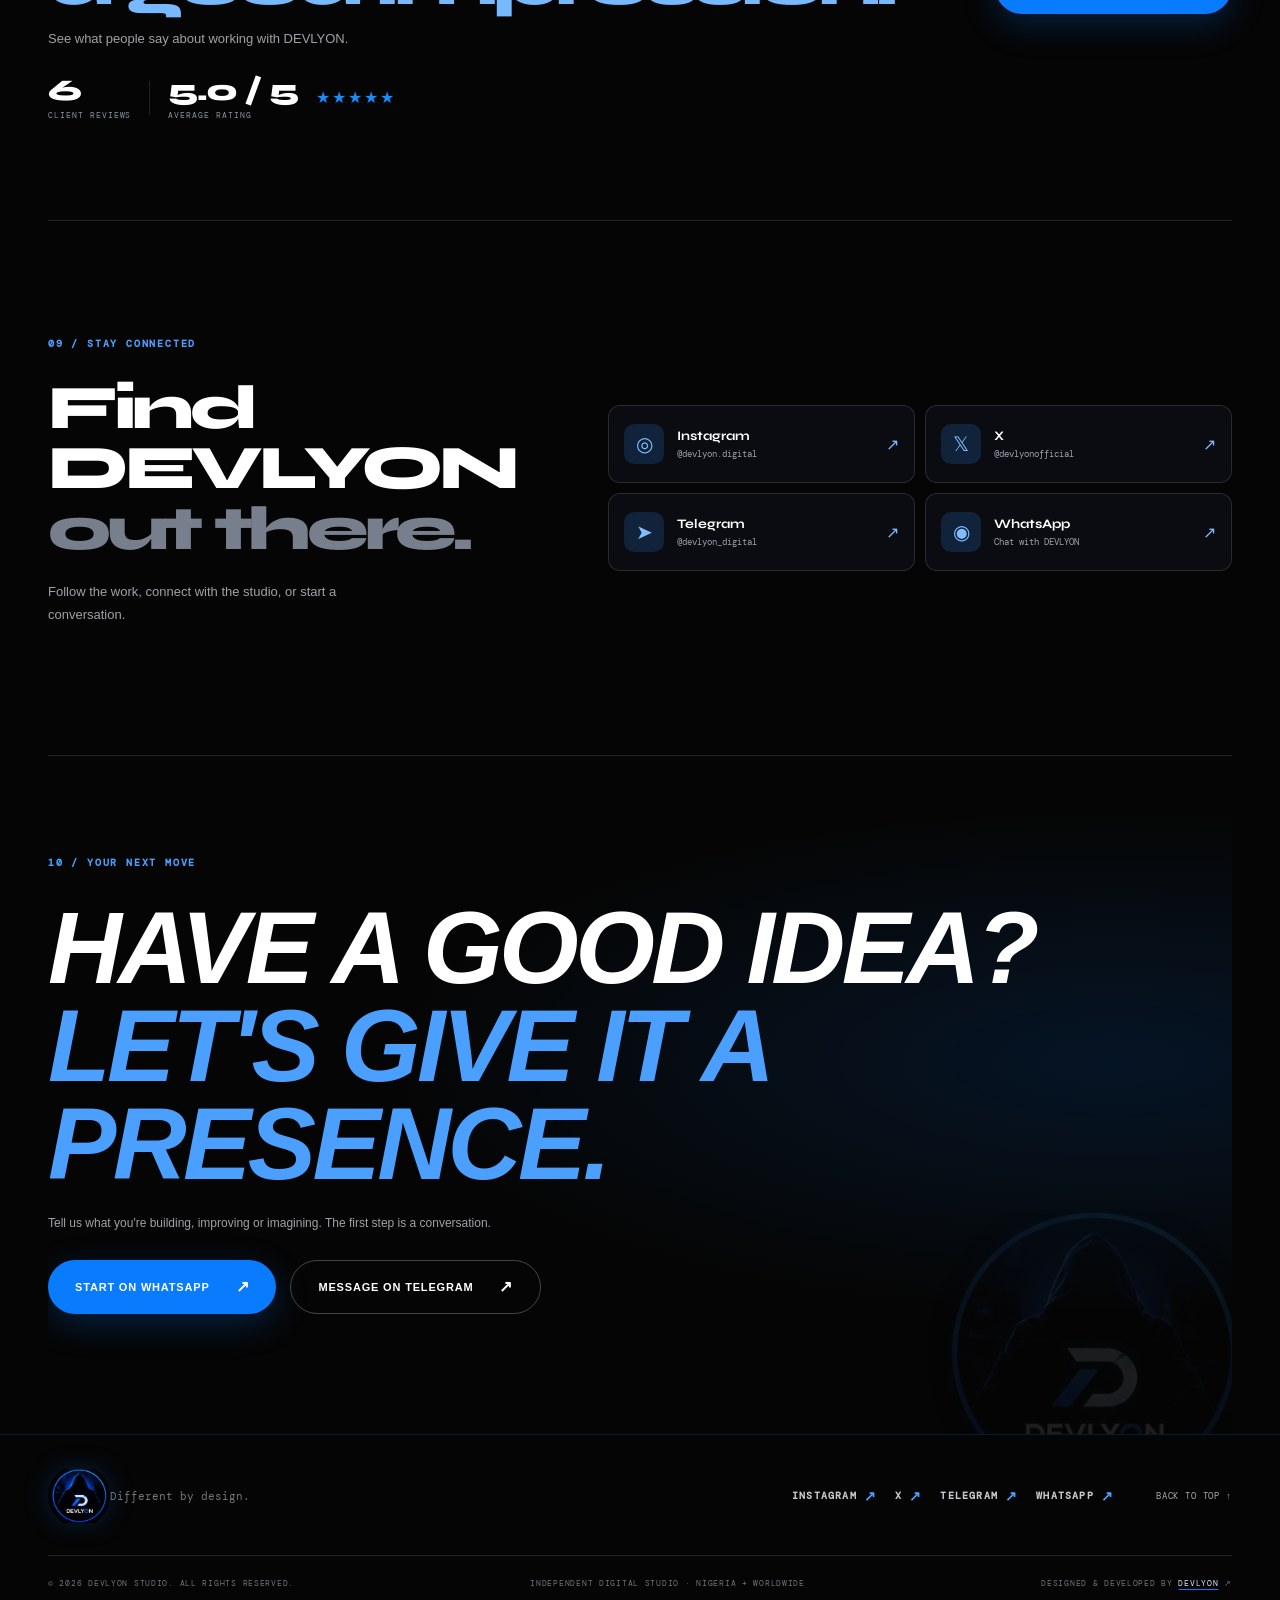
==== commit ba6f6918: "Add DEVPAGES managed hosting promotion to homepage" ====
--- a/index.html
+++ b/index.html
@@ -2,7 +2,7 @@
 <html lang="en">
 <head>
 <meta charset="utf-8"><meta name="google-site-verification" content="bpdntFJbBT3opNHjQ1o0yw-visxSJpuXAGIEA3lNCcY" /><meta name="viewport" content="width=device-width,initial-scale=1"><meta name="theme-color" content="#050505">
-<meta name="description" content="DEVLYON is an independent web design and development studio in Nigeria, creating business websites, e-commerce stores, landing pages and custom digital experiences for brands worldwide.">
+<meta name="description" content="DEVLYON is an independent digital studio building websites and digital experiences, and the creator of DEVPAGES, a managed platform for publishing and managing hosted website projects.">
 <meta property="og:type" content="website"><meta property="og:title" content="DEVLYON — Different by design."><meta property="og:description" content="Distinctive websites. Thoughtful digital experiences. Built for what's next."><meta property="og:url" content="https://devlyon.pages.dev/"><meta name="twitter:card" content="summary_large_image">
 <link rel="canonical" href="https://devlyon.pages.dev/">
 <title>DEVLYON — Different by design.</title><link rel="icon" href="assets/devlyon-logo.jpg" type="image/jpeg"><link rel="apple-touch-icon" href="assets/devlyon-logo.jpg">
@@ -29,6 +29,25 @@
 <main>
 <section class="hero section-shell" id="home"><div class="hero-copy"><p class="eyebrow"><span class="status-dot"></span> INDEPENDENT DIGITAL STUDIO <span class="eyebrow-line"></span> NIGERIA + WORLDWIDE</p><h1>We build digital<br>experiences that<br><span class="outline-word">move</span> businesses<span class="blue-dot">.</span></h1><p class="hero-text">Distinctive websites. Thoughtful digital experiences. Built to make your next move count.</p><div class="hero-actions"><a class="button button-primary" href="contact.html#contact">Start a project <b>↗</b></a><a class="text-link" href="#work">Explore our approach <b>↓</b></a></div><div class="hero-foot"><span>DESIGN WITH INTENT.</span><span>DEVELOP WITH PURPOSE.</span></div></div>
 <div class="hero-art" aria-label="Abstract geometric digital artwork"><div class="hero-grid" aria-hidden="true"></div><div class="hero-orbit hero-orbit-a"></div><div class="hero-orbit hero-orbit-b"></div><div class="hero-orbit hero-orbit-c"></div><img class="hero-brand-logo" src="assets/devlyon-logo.jpg" alt="DEVLYON logo"><span class="art-cross cross-one">+</span><span class="art-cross cross-two">+</span><span class="art-label label-top">FIG. 001 / FORM STUDY</span><span class="art-label label-bottom">FORM FOLLOWS FUTURE</span><span class="art-index">01</span></div><a class="scroll-cue" href="#intro"><i></i> SCROLL TO EXPLORE</a></section>
+<section class="devpages-promo section-shell" id="devpages" aria-labelledby="devpages-title">
+<div class="devpages-promo-copy">
+<p class="eyebrow"><span class="status-dot"></span> A DEVLYON PLATFORM / WEBSITE HOSTING</p>
+<h2 id="devpages-title">Your website.<br><span>Your space to launch.</span></h2>
+<p class="devpages-lead"><strong>DEVPAGES</strong> is a managed website hosting platform that helps you publish and manage your website projects from one account.</p>
+<p>Upload your website as a ZIP file containing an <code>index.html</code> file, publish it to its own <strong>.pages.dev</strong> address, and keep track of your projects, domains and billing through your DEVPAGES account.</p>
+<div class="devpages-actions"><a class="button button-primary" href="https://devpagesdomain.pages.dev/" target="_blank" rel="noopener noreferrer">Explore DEVPAGES <b>↗</b></a><span class="devpages-note">Simple publishing. Managed hosting. One dashboard.</span></div>
+</div>
+<div class="devpages-promo-panel" aria-label="DEVPAGES platform features">
+<div class="devpages-panel-top"><span>DEVPAGES / PLATFORM</span><span class="devpages-live-dot">● ONLINE</span></div>
+<div class="devpages-panel-brand"><span class="devpages-mark">D</span><div><b>DEVPAGES</b><small>YOUR PROJECT CONTROL CENTER</small></div></div>
+<div class="devpages-feature-list">
+<div><i>01</i><span><b>Publish with a ZIP</b><small>Upload your site files with index.html included.</small></span><em>↗</em></div>
+<div><i>02</i><span><b>.pages.dev hosting</b><small>Give each project its own hosted web address.</small></span><em>↗</em></div>
+<div><i>03</i><span><b>Project dashboard</b><small>Keep projects, domains and billing together.</small></span><em>↗</em></div>
+</div>
+<div class="devpages-panel-foot"><span>BUILT FOR CREATORS &amp; DEVELOPERS</span><b>DP_001</b></div>
+</div>
+</section>
 <section class="intro section-shell" id="intro"><p class="eyebrow">01 / THE POINT OF VIEW</p><div class="intro-content"><h2>The internet is crowded.<br><span>Ordinary is optional.</span></h2><p>We partner with businesses ready to show up differently. From the first impression to the final interaction, every detail has a job: make your brand clearer, your experience stronger and your next step easier.</p></div></section>
 <section class="services section-shell" id="services"><div class="section-heading"><div><p class="eyebrow">02 / WHAT WE DO</p><h2>Digital, made<br><span>deliberate.</span></h2></div><p class="section-aside">The right digital foundation<br>for wherever you're going.</p></div><div class="service-grid">
 <article class="service-card"><small>01</small><b class="service-icon">↗</b><h3>Business website design</h3><p>Credible, considered websites that introduce your business and turn attention into enquiries.</p></article>
--- a/styles.css
+++ b/styles.css
@@ -1,6 +1,6 @@
 :root{--bg:#050505;--panel:#0d0d12;--blue:#087bff;--blue2:#4ba0ff;--white:#fff;--muted:#a1a1aa;--line:rgba(255,255,255,.12);--mono:"DM Mono",monospace;--sans:"Manrope",sans-serif;--wrap:1240px}*{box-sizing:border-box}html{scroll-behavior:smooth;scroll-padding-top:90px}body{margin:0;background:var(--bg);color:var(--white);font-family:var(--sans);-webkit-font-smoothing:antialiased;overflow-x:hidden}a{color:inherit;text-decoration:none}button{font:inherit}.noise{position:fixed;inset:0;z-index:8;pointer-events:none;opacity:.03;background-image:url("data:image/svg+xml,%3Csvg xmlns='http://www.w3.org/2000/svg' viewBox='0 0 180 180'%3E%3Cfilter id='n'%3E%3CfeTurbulence type='fractalNoise' baseFrequency='.9' numOctaves='3' stitchTiles='stitch'/%3E%3C/filter%3E%3Crect width='100%25' height='100%25' filter='url(%23n)' opacity='.5'/%3E%3C/svg%3E")}.section-shell{width:min(var(--wrap),calc(100% - 96px));margin-inline:auto}.site-header{height:86px;padding:0 max(48px,calc((100vw - var(--wrap))/2));display:flex;align-items:center;justify-content:space-between;border-bottom:1px solid rgba(255,255,255,.08);position:sticky;top:0;z-index:20;background:rgba(5,5,5,.88);backdrop-filter:blur(18px)}.brand{display:inline-flex;align-items:center;gap:11px;font-weight:800;letter-spacing:.16em;font-size:13px}.brand-mark{width:34px;height:34px;border:1px solid rgba(8,123,255,.7);display:grid;place-items:center;font-size:20px;letter-spacing:-.1em;box-shadow:0 0 22px rgba(8,123,255,.13)}.brand-mark span,.blue-dot,.about-visual strong span{color:var(--blue)}.site-nav{display:flex;align-items:center;gap:34px;font-size:11px;color:#c7c7ce}.site-nav>a:not(.nav-cta):hover,.text-link:hover{color:var(--blue2)}.nav-cta{border:1px solid rgba(8,123,255,.65);padding:12px 17px;color:white}.nav-cta b{color:var(--blue2);margin-left:12px}.menu-toggle{display:none}.hero{min-height:690px;display:grid;grid-template-columns:1.08fr .92fr;align-items:center;position:relative;padding-top:48px;padding-bottom:100px}.hero-copy{position:relative;z-index:2}.eyebrow{font:10px var(--mono);letter-spacing:.15em;color:var(--blue2);margin:0 0 28px}.status-dot{display:inline-block;width:6px;height:6px;background:var(--blue);border-radius:50%;margin-right:8px;box-shadow:0 0 12px var(--blue)}.eyebrow-line{display:inline-block;width:28px;height:1px;background:var(--blue);vertical-align:middle;margin:0 8px}.hero h1{font-size:clamp(48px,6.2vw,86px);line-height:1.04;letter-spacing:-.075em;margin:0;font-weight:700}.outline-word{color:transparent;-webkit-text-stroke:1px rgba(255,255,255,.72)}.hero-text{max-width:430px;color:var(--muted);font-size:14px;line-height:1.9;margin:26px 0 30px}.hero-actions,.contact-actions{display:flex;align-items:center;gap:26px;flex-wrap:wrap}.button{min-height:50px;padding:0 20px;display:inline-flex;align-items:center;gap:32px;font-size:11px;font-weight:700;transition:transform .25s,background .25s,border-color .25s}.button:hover{transform:translateY(-3px)}.button-primary{background:var(--blue);color:white;box-shadow:0 8px 30px rgba(8,123,255,.2)}.button-primary:hover{background:#2490ff}.button-outline{border:1px solid var(--line)}.button-outline:hover{border-color:var(--blue)}.button b{font-size:16px}.text-link{font-size:11px;color:#ddd;transition:color .2s}.text-link b{color:var(--blue2);margin-left:10px}.hero-foot{display:flex;gap:32px;margin-top:76px;font:9px var(--mono);letter-spacing:.12em;color:#62626b}.hero-art{height:510px;position:relative;display:grid;place-items:center;isolation:isolate}.figure-glow{position:absolute;width:300px;height:360px;background:var(--blue);filter:blur(130px);opacity:.2;border-radius:50%}.orbit{position:absolute;border:1px solid rgba(8,123,255,.25);border-radius:50%;transform:rotate(-25deg)}.orbit-one{width:440px;height:180px}.orbit-two{width:390px;height:310px;transform:rotate(45deg)}.orbit-three{width:300px;height:430px;transform:rotate(68deg);border-color:rgba(255,255,255,.12)}.figure{position:relative;width:240px;height:360px;filter:drop-shadow(0 0 28px rgba(8,123,255,.22))}.figure-hood{position:absolute;top:22px;left:36px;width:168px;height:225px;background:linear-gradient(135deg,#20242d,#08090d 55%,#161b26);border-radius:48% 48% 35% 35%;clip-path:polygon(50% 0,88% 17%,100% 57%,83% 100%,17% 100%,0 57%,12% 17%);border:1px solid #333}.figure-face{position:absolute;top:82px;left:68px;width:104px;height:130px;background:linear-gradient(145deg,#10131a,#020305 65%);border-radius:45% 45% 42% 42%;box-shadow:inset 0 0 20px #000}.figure-face i,.figure-face b{position:absolute;top:66px;width:28px;height:3px;background:var(--blue);box-shadow:0 0 12px var(--blue)}.figure-face i{left:17px;transform:rotate(8deg)}.figure-face b{right:17px;transform:rotate(-8deg)}.figure-shoulders{position:absolute;bottom:0;left:0;width:240px;height:155px;background:linear-gradient(130deg,#1b202a,#050608 62%,#151a23);border-radius:50% 50% 5% 5%;clip-path:polygon(30% 0,70% 0,100% 42%,100% 100%,0 100%,0 42%);border-top:1px solid #3d4655}.art-cross{position:absolute;color:var(--blue);font-size:20px;font-family:var(--mono)}.cross-one{top:70px;right:35px}.cross-two{bottom:90px;left:30px}.art-label{position:absolute;font:8px var(--mono);letter-spacing:.16em;color:#727783}.label-top{top:34px;right:0}.label-bottom{bottom:42px;right:8px}.art-index{position:absolute;bottom:45px;left:20px;color:rgba(255,255,255,.15);font-size:42px;font-weight:800;letter-spacing:-.08em}.scroll-cue{position:absolute;bottom:25px;left:0;display:flex;align-items:center;gap:13px;font:8px var(--mono);letter-spacing:.15em;color:#777}.scroll-cue i{height:34px;width:1px;background:var(--blue)}.intro{border-top:1px solid var(--line);padding-top:105px;padding-bottom:125px}.intro-content{display:grid;grid-template-columns:1.2fr .8fr;gap:70px;align-items:end}.intro h2,.section-heading h2,.about h2,.values h2,.faq h2,.contact h2{font-size:clamp(38px,5vw,64px);line-height:1.12;letter-spacing:-.065em;margin:0;font-weight:600}.intro h2 span,.section-heading h2 span,.about h2 span,.values h2 span,.faq h2 span,.contact h2 span{color:#73737d}.intro-content>p{color:var(--muted);font-size:13px;line-height:2;margin:0 0 7px;max-width:440px}.services{padding:90px 0 120px;border-top:1px solid var(--line)}.section-heading{display:flex;align-items:end;justify-content:space-between;margin-bottom:55px}.section-heading .eyebrow{margin-bottom:22px}.section-aside{font:10px/1.9 var(--mono);color:#85858e;text-align:right;margin:0 0 5px}.service-grid{display:grid;grid-template-columns:repeat(4,1fr);border-top:1px solid var(--line);border-left:1px solid var(--line)}.service-card{min-height:250px;padding:24px 23px 28px;border-right:1px solid var(--line);border-bottom:1px solid var(--line);position:relative;transition:background .3s}.service-card:hover{background:linear-gradient(145deg,rgba(8,123,255,.12),transparent 75%)}.service-card>small,.value-list small,.process-track small{font:9px var(--mono);color:#666}.service-icon{position:absolute;right:23px;top:20px;font-size:23px;color:var(--blue2)}.service-card h3{font-size:16px;line-height:1.35;letter-spacing:-.04em;margin:57px 0 10px}.service-card p,.work-meta p,.value-list p,.process-track p{font-size:11px;line-height:1.8;color:var(--muted);margin:0}.work{padding:100px 0 120px;border-top:1px solid var(--line)}.work-filters{display:flex;gap:8px;margin:-20px 0 28px}.filter-button{background:transparent;border:1px solid var(--line);color:#999;padding:9px 15px;font-size:10px;cursor:pointer}.filter-button.active,.filter-button:hover{color:white;border-color:var(--blue);background:rgba(8,123,255,.1)}.work-grid{display:grid;grid-template-columns:1.3fr 1fr 1fr;gap:18px}.work-card[hidden]{display:none}.work-visual{height:310px;position:relative;overflow:hidden}.visual-commerce{background:#d8d5ca;color:#151515;padding:22px}.mock-top{display:flex;justify-content:space-between;font-size:9px;letter-spacing:.1em}.mock-top span{font-size:7px}.forme-title{position:absolute;top:93px;left:27px;font-size:47px;line-height:.94;letter-spacing:-.08em;font-weight:600;z-index:2}.forme-title em{font-family:Georgia,serif;font-weight:400}.forme-object{position:absolute;width:190px;height:210px;right:20px;bottom:-25px;border-radius:48% 48% 10% 10%;background:linear-gradient(120deg,#f1eee5,#89877f 60%,#393a37);transform:rotate(-13deg);box-shadow:inset -18px -8px 30px #5555}.visual-commerce>small,.visual-architecture>label,.visual-creative>label{position:absolute;bottom:16px;left:18px;font:8px var(--mono);letter-spacing:.12em;z-index:3}.visual-architecture{background:linear-gradient(130deg,#222a2b,#11191a);color:#d7e0da;padding:25px}.visual-architecture>small,.visual-creative>small{font:8px var(--mono);letter-spacing:.16em}.arch-shape{position:absolute;right:25px;top:55px;width:170px;height:230px;border:1px solid #8c9d93;transform:perspective(400px) rotateY(-28deg) skewY(5deg);background:repeating-linear-gradient(0deg,transparent 0 24px,rgba(200,220,210,.22) 25px 26px),linear-gradient(120deg,rgba(130,160,145,.2),transparent)}.arch-copy{position:absolute;bottom:58px;left:24px;font-size:35px;line-height:.98;letter-spacing:-.07em}.visual-creative{background:#e8e4dc;color:#181818;display:grid;place-items:center}.creative-ring{position:absolute;width:235px;height:235px;border:1px solid #222;border-radius:50%;box-shadow:0 0 0 18px #e8e4dc,0 0 0 19px #222,0 0 0 40px #e8e4dc,0 0 0 41px #222}.visual-creative strong{position:relative;font-size:38px;font-weight:800;letter-spacing:-.1em}.visual-creative sup{font:10px var(--mono);vertical-align:top;margin-left:5px}.visual-creative>small{position:absolute;top:22px;left:20px}.visual-creative>label{color:#222}.work-meta{display:flex;justify-content:space-between;padding:17px 2px 0}.work-meta h3{font-size:13px;margin:0 0 5px}.work-meta p{font-size:10px}.work-meta>b{color:var(--blue2)}.portfolio-note{font:9px/1.8 var(--mono);color:#777;margin:30px 0 0}.portfolio-note b{color:var(--blue2);margin-right:9px}.about{padding:115px 0;display:grid;grid-template-columns:.9fr 1.1fr;gap:110px;align-items:center;border-top:1px solid var(--line)}.about-visual{height:430px;position:relative;display:grid;place-items:center;background:radial-gradient(ellipse at center,rgba(8,123,255,.16),transparent 65%),#0a0b0f;overflow:hidden}.about-orbit{position:absolute;width:300px;height:300px;border:1px solid rgba(8,123,255,.3);border-radius:50%;box-shadow:0 0 70px rgba(8,123,255,.1),inset 0 0 60px rgba(8,123,255,.08)}.about-visual strong{font-size:160px;font-weight:800;letter-spacing:-.13em;text-shadow:0 0 55px rgba(8,123,255,.22);z-index:1}.about-visual>small{position:absolute;bottom:20px;left:22px;font:8px var(--mono);letter-spacing:.16em;color:#85858e}.about-copy .eyebrow{margin-bottom:22px}.about-copy h2{margin-bottom:25px}.about-copy>p:not(.eyebrow){font-size:12px;line-height:2;color:var(--muted);max-width:530px;margin:0 0 17px}.about-copy .text-link{display:inline-block;margin-top:16px}.values{padding:100px 0 120px;border-top:1px solid var(--line)}.values-layout{display:grid;grid-template-columns:1fr 1fr;gap:100px}.values h2{font-size:clamp(38px,4.5vw,58px)}.value-list article{display:grid;grid-template-columns:40px 1fr;gap:20px;padding:20px 0;border-bottom:1px solid var(--line)}.value-list article>small{color:var(--blue2);padding-top:3px}.value-list h3{font-size:14px;margin:0 0 7px}.process{padding:100px 0 125px;border-top:1px solid var(--line)}.process-track{display:grid;grid-template-columns:repeat(5,1fr);gap:20px}.process-track article>small{color:var(--blue2)}.process-track article>i{display:block;height:1px;background:linear-gradient(90deg,var(--blue),rgba(255,255,255,.13));margin:17px 0 22px;position:relative}.process-track article>i:before{content:"";position:absolute;left:0;top:-3px;width:7px;height:7px;border-radius:50%;background:var(--blue);box-shadow:0 0 12px var(--blue)}.process-track h3{font-size:14px;margin:0 0 8px}.faq{padding:100px 0 125px;border-top:1px solid var(--line);display:grid;grid-template-columns:.8fr 1.2fr;gap:110px}.faq-intro .eyebrow{margin-bottom:22px}.faq-intro>p:not(.eyebrow){font-size:12px;line-height:1.9;color:var(--muted);max-width:280px;margin:20px 0}.faq-intro .text-link{display:inline-block;margin-top:10px}.faq-list details{border-bottom:1px solid var(--line);padding:21px 0}.faq-list details:first-child{border-top:1px solid var(--line)}.faq-list summary{cursor:pointer;list-style:none;font-size:13px;display:flex;justify-content:space-between;gap:20px}.faq-list summary::-webkit-details-marker{display:none}.faq-list summary b{font-size:18px;color:var(--blue2);transition:transform .2s}.faq-list details[open] summary b{transform:rotate(45deg)}.faq-list details p{max-width:570px;font-size:11px;line-height:1.9;color:var(--muted);margin:15px 30px 0 0}.contact{padding:100px 0 120px;border-top:1px solid var(--line);position:relative;overflow:hidden}.contact .eyebrow{margin-bottom:30px}.contact-main{position:relative;z-index:1}.contact h2{font-size:clamp(42px,6vw,76px)}.contact h2 span{color:#777}.contact-main>p{font-size:12px;color:var(--muted);margin:22px 0 30px}.contact-watermark{position:absolute;right:0;bottom:-100px;font-size:380px;font-weight:800;letter-spacing:-.15em;color:rgba(8,123,255,.045);pointer-events:none}.site-footer{border-top:1px solid var(--line);padding:30px max(48px,calc((100vw - var(--wrap))/2)) 25px}.footer-top{display:flex;align-items:center;justify-content:space-between;padding-bottom:28px;border-bottom:1px solid var(--line)}.footer-top>p{font:11px var(--mono);color:#777}.back-top{font:9px var(--mono);letter-spacing:.12em;color:#aaa}.footer-bottom{display:flex;justify-content:space-between;gap:20px;padding-top:22px;font:8px var(--mono);letter-spacing:.06em;color:#73737b}.creator-credit a{color:#d7e7ff;text-decoration:underline;text-decoration-color:var(--blue);text-underline-offset:3px}.floating-contact{position:fixed;right:25px;bottom:25px;z-index:15;width:48px;height:48px;border-radius:50%;display:grid;place-items:center;background:var(--blue);box-shadow:0 5px 28px rgba(8,123,255,.35);font-size:20px}:focus-visible{outline:2px solid var(--blue2);outline-offset:4px}::selection{background:var(--blue);color:white}.reveal{opacity:0;transform:translateY(18px);transition:opacity .65s ease,transform .65s ease}.reveal.is-visible{opacity:1;transform:none}
 @media(max-width:1000px){.section-shell{width:calc(100% - 64px)}.site-header{padding-inline:32px}.hero{grid-template-columns:1fr .8fr}.hero h1{font-size:clamp(48px,7vw,72px)}.hero-art{transform:scale(.85)}.service-grid{grid-template-columns:repeat(2,1fr)}.work-grid{grid-template-columns:1fr 1fr}.work-wide{grid-column:span 2}.work-wide .work-visual{height:350px}.about{gap:55px}.faq{gap:55px}.site-footer{padding-inline:32px}.footer-bottom{flex-wrap:wrap}}
-@media(max-width:700px){html{scroll-padding-top:72px}.section-shell{width:calc(100% - 40px)}.site-header{height:70px;padding-inline:20px}.menu-toggle{display:flex;flex-direction:column;gap:6px;border:0;background:none;padding:10px;z-index:22}.menu-toggle i{width:23px;height:1px;background:white;transition:.2s}.menu-toggle[aria-expanded=true] i:first-child{transform:translateY(3.5px) rotate(45deg)}.menu-toggle[aria-expanded=true] i:last-child{transform:translateY(-3.5px) rotate(-45deg)}.site-nav{position:fixed;inset:0;background:#07080b;display:flex;flex-direction:column;align-items:flex-start;justify-content:center;padding:35px;gap:28px;opacity:0;visibility:hidden;transition:.25s}.site-nav.is-open{opacity:1;visibility:visible}.site-nav>a:not(.nav-cta){font-size:22px}.nav-cta{font-size:13px}.hero{display:flex;flex-direction:column;align-items:stretch;padding-top:70px;padding-bottom:90px;min-height:auto}.hero h1{font-size:clamp(47px,12vw,70px)}.hero .eyebrow{font-size:8px;line-height:1.8}.hero-text{font-size:12px;max-width:330px}.hero-actions{gap:20px}.hero-foot{margin-top:50px;font-size:7px;gap:15px}.hero-art{height:390px;transform:scale(.82);transform-origin:top center;margin:25px 0 -45px}.scroll-cue{bottom:0}.intro{padding:75px 0 85px}.intro-content{grid-template-columns:1fr;gap:25px}.intro h2,.section-heading h2,.about h2,.values h2,.faq h2{font-size:42px}.intro-content>p{font-size:12px}.services,.work,.process,.faq{padding:75px 0 85px}.section-heading{align-items:flex-start;gap:20px;flex-direction:column;margin-bottom:35px}.section-aside{text-align:left}.service-grid{grid-template-columns:1fr 1fr}.service-card{min-height:230px;padding:18px 15px}.service-card h3{font-size:13px;margin-top:54px}.service-card p{font-size:10px}.service-icon{right:15px;top:15px}.work-filters{overflow-x:auto;padding-bottom:5px;margin-top:-5px}.filter-button{white-space:nowrap}.work-grid{grid-template-columns:1fr;gap:28px}.work-wide{grid-column:auto}.work-visual,.work-wide .work-visual{height:290px}.about{padding:80px 0;grid-template-columns:1fr;gap:40px}.about-visual{height:330px}.about-visual strong{font-size:130px}.about-copy>p:not(.eyebrow){font-size:11px}.values{padding:75px 0 85px}.values-layout{grid-template-columns:1fr;gap:35px}.process-track{grid-template-columns:1fr;gap:25px}.process-track article{display:grid;grid-template-columns:35px 1fr;column-gap:15px}.process-track article>small{grid-row:1/span 2}.process-track article>i{grid-column:2;margin:6px 0 13px}.process-track h3,.process-track p{grid-column:2}.process-track p{margin-top:5px}.faq{grid-template-columns:1fr;gap:35px}.faq-intro>p:not(.eyebrow){max-width:340px}.faq-list summary{font-size:12px}.contact{padding:75px 0 90px}.contact h2{font-size:clamp(39px,10vw,58px)}.contact-main>p{max-width:300px;line-height:1.8}.contact-actions{gap:12px;align-items:stretch;flex-direction:column;width:min(100%,290px)}.contact-actions .button{justify-content:space-between}.contact-watermark{font-size:230px;bottom:-55px}.site-footer{padding:25px 20px}.footer-top{flex-wrap:wrap;gap:15px}.footer-top>p{order:3;width:100%;margin:0}.footer-bottom{flex-direction:column;gap:12px;font-size:7px}.floating-contact{right:16px;bottom:16px;width:44px;height:44px}}
+@media(max-width:700px){html{scroll-padding-top:72px}.section-shell{width:calc(100% - 40px)}.site-header{height:70px;padding-inline:20px}.menu-toggle{display:flex;flex-direction:column;gap:6px;border:0;background:none;padding:10px;z-index:22}.menu-toggle i{width:23px;height:1px;background:white;transition:.2s}.menu-toggle[aria-expanded=true] i:first-child{transform:translateY(3.5px) rotate(45deg)}.menu-toggle[aria-expanded=true] i:last-child{transform:translateY(-3.5px) rotate(-45deg)}.site-nav{position:fixed;inset:0;background:#07080b;display:flex;flex-direction:column;align-items:flex-start;justify-content:center;padding:35px;gap:28px;opacity:0;visibility:hidden;pointer-events:none;z-index:21;transition:opacity .25s,visibility .25s}.site-nav.is-open{opacity:1;visibility:visible;pointer-events:auto}.site-nav>a:not(.nav-cta){font-size:22px}.nav-cta{font-size:13px}.hero{display:flex;flex-direction:column;align-items:stretch;padding-top:70px;padding-bottom:90px;min-height:auto}.hero h1{font-size:clamp(47px,12vw,70px)}.hero .eyebrow{font-size:8px;line-height:1.8}.hero-text{font-size:12px;max-width:330px}.hero-actions{gap:20px}.hero-foot{margin-top:50px;font-size:7px;gap:15px}.hero-art{height:390px;transform:scale(.82);transform-origin:top center;margin:25px 0 -45px}.scroll-cue{bottom:0}.intro{padding:75px 0 85px}.intro-content{grid-template-columns:1fr;gap:25px}.intro h2,.section-heading h2,.about h2,.values h2,.faq h2{font-size:42px}.intro-content>p{font-size:12px}.services,.work,.process,.faq{padding:75px 0 85px}.section-heading{align-items:flex-start;gap:20px;flex-direction:column;margin-bottom:35px}.section-aside{text-align:left}.service-grid{grid-template-columns:1fr 1fr}.service-card{min-height:230px;padding:18px 15px}.service-card h3{font-size:13px;margin-top:54px}.service-card p{font-size:10px}.service-icon{right:15px;top:15px}.work-filters{overflow-x:auto;padding-bottom:5px;margin-top:-5px}.filter-button{white-space:nowrap}.work-grid{grid-template-columns:1fr;gap:28px}.work-wide{grid-column:auto}.work-visual,.work-wide .work-visual{height:290px}.about{padding:80px 0;grid-template-columns:1fr;gap:40px}.about-visual{height:330px}.about-visual strong{font-size:130px}.about-copy>p:not(.eyebrow){font-size:11px}.values{padding:75px 0 85px}.values-layout{grid-template-columns:1fr;gap:35px}.process-track{grid-template-columns:1fr;gap:25px}.process-track article{display:grid;grid-template-columns:35px 1fr;column-gap:15px}.process-track article>small{grid-row:1/span 2}.process-track article>i{grid-column:2;margin:6px 0 13px}.process-track h3,.process-track p{grid-column:2}.process-track p{margin-top:5px}.faq{grid-template-columns:1fr;gap:35px}.faq-intro>p:not(.eyebrow){max-width:340px}.faq-list summary{font-size:12px}.contact{padding:75px 0 90px}.contact h2{font-size:clamp(39px,10vw,58px)}.contact-main>p{max-width:300px;line-height:1.8}.contact-actions{gap:12px;align-items:stretch;flex-direction:column;width:min(100%,290px)}.contact-actions .button{justify-content:space-between}.contact-watermark{font-size:230px;bottom:-55px}.site-footer{padding:25px 20px}.footer-top{flex-wrap:wrap;gap:15px}.footer-top>p{order:3;width:100%;margin:0}.footer-bottom{flex-direction:column;gap:12px;font-size:7px}.floating-contact{right:16px;bottom:16px;width:44px;height:44px}}
 @media(prefers-reduced-motion:reduce){*,*::before,*::after{scroll-behavior:auto!important;animation-duration:.01ms!important;animation-iteration-count:1!important;transition-duration:.01ms!important}.reveal{opacity:1;transform:none}}
 
 /* Visual refinement — abstract art direction, no stock or synthetic people imagery. */
@@ -1384,3 +1384,299 @@
 
 /* DEVLYON cinematic intro spinner */
 .devlyon-intro{position:fixed;inset:0;z-index:99999;background:#050505;display:flex;flex-direction:column;align-items:center;justify-content:center;gap:12px;color:#f5f7fb;transition:opacity .65s ease,visibility .65s ease;overflow:hidden}.devlyon-intro:before{content:"";position:absolute;width:min(75vw,620px);aspect-ratio:1;border-radius:50%;background:radial-gradient(circle,rgba(0,111,255,.12),transparent 68%);pointer-events:none}.devlyon-intro.is-leaving{opacity:0;visibility:hidden;pointer-events:none}.intro-spinner-mark{position:relative;width:132px;height:132px;display:grid;place-items:center;margin-bottom:14px}.intro-spinner-mark img{width:58px;height:58px;object-fit:contain;border-radius:12px;z-index:2;filter:drop-shadow(0 0 14px rgba(0,132,255,.35))}.spinner-ring{position:absolute;inset:0;border:1px solid rgba(25,139,255,.2);border-radius:50%}.ring-one{border-top:2px solid #168bff;border-right:2px solid transparent;animation:devlyon-spin 1s linear infinite}.ring-two{inset:12px;border-bottom:1px solid #45a5ff;border-left:1px solid transparent;animation:devlyon-spin 1.8s linear infinite reverse}.ring-three{inset:24px;border-top:1px solid rgba(79,172,255,.75);border-right:1px solid transparent;animation:devlyon-spin 2.4s linear infinite}.intro-kicker,.intro-tagline,.intro-loading{font-family:'DM Mono',monospace;font-size:10px;letter-spacing:.2em;color:#7aaee5;text-align:center}.devlyon-intro h1{font-family:'Syne','Space Grotesk',sans-serif;font-size:clamp(32px,8vw,52px);font-weight:800;letter-spacing:.13em;margin:2px 0;text-shadow:0 0 24px rgba(0,132,255,.3)}.intro-tagline{color:#d7e6f7;font-size:9px}.intro-progress{width:min(190px,48vw);height:2px;background:#182333;margin:12px 0 4px;overflow:hidden}.intro-progress span{display:block;height:100%;width:0;background:#168bff;box-shadow:0 0 10px #168bff;animation:devlyon-load 1.1s ease forwards}.intro-loading{font-size:8px;letter-spacing:.13em;color:#536a83}.intro-skip{position:absolute;bottom:28px;background:transparent;border:1px solid rgba(76,151,230,.28);border-radius:999px;padding:10px 16px;color:#8ebce8;font:10px 'DM Mono',monospace;letter-spacing:.12em;cursor:pointer;transition:.2s}.intro-skip:hover{border-color:#168bff;color:#fff;background:rgba(22,139,255,.08)}@keyframes devlyon-spin{to{transform:rotate(360deg)}}@keyframes devlyon-load{to{width:100%}}@media(prefers-reduced-motion:reduce){.devlyon-intro,.spinner-ring,.intro-progress span{animation:none!important;transition:none!important}.intro-progress span{width:100%}}
+
+.shared-rating-badge{display:flex;align-items:center;gap:9px;border:1px solid rgba(8,123,255,.55);background:#0b111c;color:#fff;padding:9px 13px;cursor:pointer;white-space:nowrap;margin-left:auto;margin-right:24px}.shared-rating-stars{color:#00b67a;letter-spacing:1px;font-size:17px}.shared-rating-score{font-weight:800;font-size:15px}.shared-rating-meta{font:9px var(--mono);color:#aab4c3}.shared-review-dialog{width:min(510px,calc(100% - 28px));max-height:90vh;overflow:auto;border:1px solid rgba(8,123,255,.55);background:#090d15;color:#fff;padding:0;box-shadow:0 24px 90px #000b}.shared-review-dialog::backdrop{background:#000b;backdrop-filter:blur(7px)}.shared-review-shell{padding:28px;position:relative}.shared-review-close{position:absolute;right:18px;top:14px;background:none;border:0;color:white;font-size:28px;cursor:pointer}.shared-review-shell h2{font-size:30px;letter-spacing:-.06em;margin:12px 0}.shared-review-copy,.shared-review-shell label,#shared-review-status{font-size:12px;color:#a1a1aa;line-height:1.7}.shared-review-shell label{display:block;margin:16px 0 7px}.shared-review-shell input:not([type=hidden]),.shared-review-shell textarea{width:100%;background:#111824;border:1px solid #29384d;color:white;padding:12px;font:13px var(--sans);border-radius:3px}.shared-review-stars{display:flex;gap:8px}.shared-review-stars button{font-size:28px;color:#596477;background:none;border:0;cursor:pointer;padding:0}.shared-review-stars button.selected{color:#00b67a}.shared-review-honeypot{position:absolute!important;left:-9999px!important}.shared-review-shell .button{margin-top:16px;border:0;cursor:pointer}.shared-review-shell #shared-review-status{margin-top:12px}
+@media(max-width:900px){.shared-rating-badge{order:3;margin:0 0 0 auto;padding:7px 9px;gap:5px}.shared-rating-meta{display:none}.site-header{flex-wrap:wrap}.site-nav{order:4}.shared-rating-score{font-size:12px}.shared-rating-stars{font-size:14px}}
+
+/* Shared reputation strip: keep navigation in its own header row. */
+.shared-rating-row{width:100%;display:flex;justify-content:center;align-items:center;padding:17px 20px 19px;background:linear-gradient(180deg,rgba(12,22,38,.96),rgba(7,11,20,.98));border-bottom:1px solid rgba(110,150,205,.2);position:relative;z-index:4}
+.shared-rating-row .shared-rating-badge{display:flex;align-items:center;justify-content:center;gap:14px;margin:0;padding:0;border:0;background:transparent;white-space:normal}
+.shared-rating-row .shared-rating-stars{font-size:clamp(27px,4vw,38px);line-height:1;letter-spacing:4px;color:#00b67a;text-shadow:0 0 18px rgba(0,182,122,.16)}
+.shared-rating-row .shared-rating-score{font-size:clamp(22px,3vw,29px);font-weight:800;letter-spacing:-.04em}
+.shared-rating-row .shared-rating-meta{display:block;font-size:11px;letter-spacing:.04em;color:#aab4c3}
+@media(max-width:700px){
+ .shared-rating-row{padding:17px 14px 19px}
+ .shared-rating-row .shared-rating-badge{gap:10px;flex-wrap:wrap}
+ .shared-rating-row .shared-rating-stars{font-size:31px;letter-spacing:3px}
+ .shared-rating-row .shared-rating-score{font-size:24px}
+ .shared-rating-row .shared-rating-meta{width:100%;text-align:center;font-size:10px}
+}
+
+
+/* DEVLYON service cards — visual showcase layout */
+.pricing-grid{
+  grid-template-columns:repeat(3,minmax(0,1fr));
+  gap:22px;
+  align-items:stretch;
+}
+.pricing-card{
+  padding:13px 13px 18px;
+  border:1px solid rgba(55,145,255,.22);
+  border-radius:25px;
+  background:linear-gradient(155deg,#101a2b 0%,#080d17 72%);
+  box-shadow:0 12px 32px rgba(0,0,0,.22);
+}
+.pricing-card:before{
+  inset:13px 13px auto;
+  height:156px;
+  border-radius:18px 18px 42px 18px;
+  background:
+    radial-gradient(circle at 78% 28%,rgba(53,155,255,.38),transparent 28%),
+    radial-gradient(circle at 18% 85%,rgba(0,91,210,.36),transparent 42%),
+    linear-gradient(135deg,#172b48 0%,#0a1526 52%,#06101d 100%);
+  opacity:1;
+}
+.pricing-card:hover{
+  transform:translateY(-6px);
+  border-color:rgba(39,145,255,.8);
+  box-shadow:0 20px 44px rgba(0,0,0,.36),0 0 28px rgba(8,123,255,.14);
+}
+.pricing-card-top{
+  min-height:156px;
+  box-sizing:border-box;
+  align-items:flex-start;
+  margin:0 0 21px;
+  padding:13px 12px;
+  border-radius:18px 18px 42px 18px;
+  background:
+    linear-gradient(115deg,rgba(5,10,18,.12),rgba(5,10,18,.02)),
+    radial-gradient(ellipse at 75% 25%,rgba(63,157,255,.32),transparent 34%),
+    linear-gradient(135deg,#142a46,#081426 65%,#06101d);
+  overflow:hidden;
+}
+.pricing-card-top:after{
+  content:"";
+  position:absolute;
+  width:180px;height:180px;
+  right:-52px;bottom:-108px;
+  border:1px solid rgba(100,177,255,.2);
+  border-radius:50%;
+  box-shadow:0 0 0 17px rgba(75,157,255,.035),0 0 0 35px rgba(75,157,255,.025);
+  pointer-events:none;
+}
+.pricing-number{
+  display:inline-flex;
+  align-items:center;
+  justify-content:center;
+  min-width:34px;height:25px;
+  padding:0 9px;
+  border:1px solid rgba(139,194,255,.32);
+  border-radius:999px;
+  background:rgba(3,12,25,.48);
+  color:#c6e2ff;
+  font-size:9px;
+  letter-spacing:.12em;
+}
+.pricing-icon{
+  width:54px;height:54px;
+  margin:36px 5px 0 auto;
+  border:1px solid rgba(120,188,255,.5);
+  border-radius:17px;
+  background:rgba(4,17,34,.62);
+  color:#80bdff;
+  box-shadow:0 8px 25px rgba(0,0,0,.22);
+}
+.pricing-icon svg{width:28px;height:28px}
+.pricing-card h3{
+  min-height:0;
+  margin:0 4px 9px;
+  font-size:clamp(19px,1.55vw,24px);
+  line-height:1.06;
+  letter-spacing:-.025em;
+}
+.pricing-description{
+  min-height:58px;
+  margin:0 4px 14px;
+  color:#aebbd0;
+  font-size:11px;
+}
+.pricing-price{
+  margin:0 4px 15px;
+  padding:12px 0;
+  border-top:1px solid rgba(109,170,238,.15);
+  border-bottom:1px solid rgba(109,170,238,.15);
+}
+.price-value{color:#65adff}
+.price-note{color:#8195b1}
+.pricing-features{
+  margin:0 4px 19px;
+  gap:8px;
+}
+.pricing-features li{font-size:10px;color:#c7d3e4}
+.pricing-action{margin-top:auto}
+.pricing-card-custom .price-value{color:#83c0ff}
+@media(max-width:1100px){
+  .pricing-grid{grid-template-columns:repeat(2,minmax(0,1fr))}
+}
+@media(max-width:760px){
+  .pricing-grid{
+    display:flex;
+    gap:14px;
+    overflow-x:auto;
+    overflow-y:hidden;
+    padding:4px 2px 18px;
+    margin-right:-20px;
+    padding-right:20px;
+    scroll-snap-type:x mandatory;
+    scrollbar-width:thin;
+    scrollbar-color:rgba(35,137,255,.55) transparent;
+    -webkit-overflow-scrolling:touch;
+  }
+  .pricing-card{
+    flex:0 0 min(78vw,290px);
+    width:min(78vw,290px);
+    padding:11px 11px 16px;
+    scroll-snap-align:start;
+  }
+  .pricing-card:before{inset:11px 11px auto;height:145px}
+  .pricing-card-top{
+    min-height:145px;
+    margin-bottom:18px;
+    padding:11px;
+  }
+  .pricing-icon{width:49px;height:49px;margin-top:32px}
+  .pricing-card h3{font-size:21px}
+  .pricing-description{min-height:55px}
+}
+@media(prefers-reduced-motion:reduce){
+  .pricing-card{transition:none}
+}
+
+
+/* Image-led service cards */
+.pricing-card-top{position:relative;isolation:isolate;background:transparent}
+.pricing-card-image{position:absolute!important;inset:0;width:100%;height:100%;object-fit:cover;object-position:center;z-index:0;opacity:1;filter:none}
+.pricing-card-top:before{content:"";position:absolute;inset:0;z-index:1;background:linear-gradient(90deg,rgba(3,9,19,.22),rgba(3,9,19,.04) 72%),linear-gradient(0deg,rgba(3,9,19,.16),transparent 65%);pointer-events:none}
+.pricing-card-top:after{z-index:1}
+.pricing-number,.pricing-icon{position:relative;z-index:2}
+.pricing-card-image{transition:transform .35s ease}
+.pricing-card:hover .pricing-card-image{transform:scale(1.025)}
+@media(prefers-reduced-motion:reduce){.pricing-card-image{transition:none!important}}
+
+
+/* Selected Work: instant local project artwork, no third-party preview frames */
+.live-site-thumb iframe{display:none!important}
+.live-site-thumb.project-preview-ready{display:flex!important;align-items:stretch;justify-content:stretch;position:relative;overflow:hidden;background:#07111f!important;isolation:isolate}
+.live-site-thumb.project-preview-ready::before{content:"";position:absolute;inset:0;z-index:-1;background:radial-gradient(ellipse at 80% 18%,rgba(8,123,255,.35),transparent 45%),linear-gradient(135deg,#07111f,#102b48 58%,#05080e)}
+.project-preview-art{position:relative;width:100%;min-height:100%;display:flex;flex-direction:column;align-items:flex-start;justify-content:center;padding:clamp(24px,4vw,48px);gap:13px;overflow:hidden}
+.project-preview-art::before{content:"";position:absolute;width:55%;aspect-ratio:1;right:-8%;top:8%;border:1px solid rgba(105,184,255,.35);border-radius:50%;box-shadow:0 0 0 18px rgba(8,123,255,.06),0 0 0 38px rgba(8,123,255,.045),inset 0 0 55px rgba(8,123,255,.1);z-index:-1}
+.project-preview-art::after{content:"";position:absolute;right:9%;bottom:13%;width:34%;height:30%;border:1px solid rgba(116,190,255,.35);background:linear-gradient(145deg,rgba(28,103,168,.42),rgba(5,13,24,.2));transform:skewY(-9deg);box-shadow:16px 16px 0 rgba(8,123,255,.09);z-index:-1}
+.project-preview-eyebrow{font:9px var(--mono);letter-spacing:.16em;color:#83c4ff}
+.project-preview-title{max-width:75%;font:800 clamp(27px,4vw,49px)/.98 var(--display);letter-spacing:-.06em;color:#fff;text-wrap:balance}
+.project-preview-subtitle{font:9px var(--mono);letter-spacing:.13em;color:#a9c5df}
+.project-preview-mark{position:absolute;right:24px;bottom:20px;width:38px;height:38px;border:1px solid rgba(100,179,255,.6);border-radius:50%;display:grid;place-items:center;color:#fff;background:rgba(8,123,255,.2);font-size:18px}
+.project-preview-art[data-project-type="fashion"]::before{border-radius:12px 50% 12px 50%;transform:rotate(-18deg)}
+.project-preview-art[data-project-type="commerce"]::after{width:28%;height:43%;right:15%;bottom:16%;border-radius:10px 10px 24px 24px;transform:none}
+.project-preview-art[data-project-type="food"]::before{border-radius:50%;border-width:9px;border-style:double}
+.project-preview-art[data-project-type="learning"]::after,.project-preview-art[data-project-type="education"]::after{width:40%;height:28%;transform:perspective(300px) rotateY(-18deg);border-radius:8px}
+.project-preview-art[data-project-type="creative"]::before{border-radius:0;transform:rotate(35deg);border-width:2px}
+.project-preview-art[data-project-type="business"]::after{width:42%;height:44%;right:8%;bottom:12%;transform:skewY(-14deg);border-radius:4px}
+.work-card[data-site-url]:hover .project-preview-art::before{transform:scale(1.06);transition:transform .35s ease}
+.work-card[data-site-url]:hover .project-preview-mark{background:var(--blue)}
+@media(max-width:700px){.project-preview-art{padding:25px;gap:12px}.project-preview-title{font-size:clamp(28px,9vw,42px)}}
+@media(prefers-reduced-motion:reduce){.project-preview-art::before{transition:none!important}}
+
+
+/* Static Selected Work previews: never show a loading state */
+.live-site-thumb.project-preview-ready iframe,
+.live-site-thumb.project-preview-ready .thumb-loading{display:none!important}
+.live-site-thumb.project-preview-ready::after{content:none!important;display:none!important}
+.live-site-thumb.project-preview-ready{display:flex!important;align-items:stretch!important;justify-content:stretch!important;min-height:290px!important;background:radial-gradient(ellipse at 80% 18%,rgba(8,123,255,.3),transparent 45%),linear-gradient(135deg,#07111f,#102b48 58%,#05080e)!important}
+.live-site-thumb.project-preview-ready .project-preview-art{z-index:1;min-height:100%;width:100%;display:flex;flex-direction:column;justify-content:center;align-items:flex-start;gap:13px;padding:clamp(24px,4vw,48px);position:relative;overflow:hidden}
+.live-site-thumb.project-preview-ready .project-preview-art:before{content:"";position:absolute;z-index:-1;width:52%;aspect-ratio:1;right:-5%;top:10%;border:1px solid rgba(105,184,255,.4);border-radius:50%;box-shadow:0 0 0 18px rgba(8,123,255,.06),0 0 0 38px rgba(8,123,255,.04)}
+.live-site-thumb.project-preview-ready .project-preview-art:after{content:"";position:absolute;z-index:-1;right:10%;bottom:14%;width:34%;height:30%;border:1px solid rgba(116,190,255,.38);background:linear-gradient(145deg,rgba(28,103,168,.42),rgba(5,13,24,.2));transform:skewY(-9deg)}
+.live-site-thumb.project-preview-ready .project-preview-eyebrow{font:9px var(--mono);letter-spacing:.16em;color:#83c4ff}
+.live-site-thumb.project-preview-ready .project-preview-title{max-width:78%;font:800 clamp(27px,4vw,49px)/.98 var(--display);letter-spacing:-.06em;color:#fff}
+.live-site-thumb.project-preview-ready .project-preview-subtitle{font:9px var(--mono);letter-spacing:.13em;color:#a9c5df}
+.live-site-thumb.project-preview-ready .project-preview-mark{position:absolute;right:24px;bottom:20px;width:38px;height:38px;border:1px solid rgba(100,179,255,.6);border-radius:50%;display:grid;place-items:center;color:#fff;background:rgba(8,123,255,.2);font-size:18px}
+.live-site-thumb.project-preview-ready .project-preview-art[data-project-type="fashion"]:before{border-radius:12px 50% 12px 50%;transform:rotate(-18deg)}
+.live-site-thumb.project-preview-ready .project-preview-art[data-project-type="commerce"]:after{width:28%;height:43%;right:15%;bottom:16%;border-radius:10px 10px 24px 24px;transform:none}
+.live-site-thumb.project-preview-ready .project-preview-art[data-project-type="food"]:before{border-radius:50%;border-width:9px;border-style:double}
+.live-site-thumb.project-preview-ready .project-preview-art[data-project-type="learning"]:after,.live-site-thumb.project-preview-ready .project-preview-art[data-project-type="education"]:after{width:40%;height:28%;transform:perspective(300px) rotateY(-18deg);border-radius:8px}
+.live-site-thumb.project-preview-ready .project-preview-art[data-project-type="creative"]:before{border-radius:0;transform:rotate(35deg)}
+.live-site-thumb.project-preview-ready .project-preview-art[data-project-type="business"]:after{width:42%;height:44%;right:8%;bottom:12%;transform:skewY(-14deg)}
+@media(max-width:700px){.live-site-thumb.project-preview-ready{min-height:290px!important}.live-site-thumb.project-preview-ready .project-preview-art{padding:25px;gap:12px}.live-site-thumb.project-preview-ready .project-preview-title{font-size:clamp(28px,9vw,42px)}}
+
+
+/* Repair Selected Work: keep the horizontal carousel on phones and show real site previews. */
+@media(max-width:700px){
+  body:has(main .work) .work-grid{
+    display:flex!important;flex-direction:row!important;flex-wrap:nowrap!important;
+    width:100%!important;overflow-x:auto!important;overflow-y:hidden!important;
+    scroll-snap-type:x mandatory!important;scroll-behavior:smooth!important;
+    padding:4px 2px 24px!important;
+  }
+  body:has(main .work) .work-grid .work-card,
+  body:has(main .work) .work-grid .work-card.work-wide{
+    display:block!important;flex:0 0 88%!important;width:88%!important;
+    min-width:88%!important;max-width:88%!important;scroll-snap-align:start!important;
+  }
+}
+.live-site-thumb.project-preview-ready{position:relative!important;isolation:isolate!important}
+.live-site-thumb.project-preview-ready .project-preview-art{position:relative;z-index:0}
+.live-site-thumb.project-preview-ready iframe{
+  display:block!important;position:absolute!important;z-index:2!important;
+  inset:0!important;width:100%!important;height:100%!important;
+  border:0!important;background:transparent!important;pointer-events:none!important;
+}
+
+
+/* Actual website screenshot previews inside the Selected Work cards. */
+.live-site-thumb .live-site-screenshot{
+  position:absolute!important;inset:0!important;z-index:3!important;
+  display:block!important;width:100%!important;height:100%!important;
+  max-width:none!important;object-fit:cover!important;object-position:top center!important;
+  border:0!important;border-radius:inherit!important;background:#fff!important;
+}
+.live-site-thumb .live-site-screenshot.preview-image-failed{display:none!important}
+.live-site-thumb.project-preview-ready .project-preview-art{z-index:1!important}
+.live-site-thumb{height:360px!important;min-height:290px!important;overflow:hidden!important}
+
+
+/* FINAL carousel repair: override legacy mobile grid rules on both home and work pages. */
+.work-slider .work-grid{
+  display:flex!important;
+  flex-direction:row!important;
+  flex-wrap:nowrap!important;
+  align-items:stretch!important;
+  overflow-x:auto!important;
+  overflow-y:hidden!important;
+  scroll-snap-type:x mandatory!important;
+  scroll-behavior:smooth!important;
+  scrollbar-width:none!important;
+  width:100%!important;
+  min-width:0!important;
+}
+.work-slider .work-grid::-webkit-scrollbar{display:none!important}
+.work-slider .work-grid>.work-card,
+.work-slider .work-grid>.work-card.work-wide{
+  display:block!important;
+  flex:0 0 calc((100% - 36px)/3)!important;
+  width:calc((100% - 36px)/3)!important;
+  min-width:0!important;
+  max-width:none!important;
+  grid-column:auto!important;
+  scroll-snap-align:start!important;
+}
+.work-slider .work-grid>.work-card[hidden]{display:none!important}
+@media(max-width:900px){
+  .work-slider .work-grid>.work-card,
+  .work-slider .work-grid>.work-card.work-wide{
+    flex-basis:calc((100% - 18px)/2)!important;
+    width:calc((100% - 18px)/2)!important;
+  }
+}
+@media(max-width:700px){
+  .work-slider .work-grid{
+    padding:4px 2px 24px!important;
+    gap:14px!important;
+    scroll-padding-left:2px!important;
+  }
+  .work-slider .work-grid>.work-card,
+  .work-slider .work-grid>.work-card.work-wide{
+    flex:0 0 88%!important;
+    width:88%!important;
+    min-width:88%!important;
+    max-width:88%!important;
+  }
+}
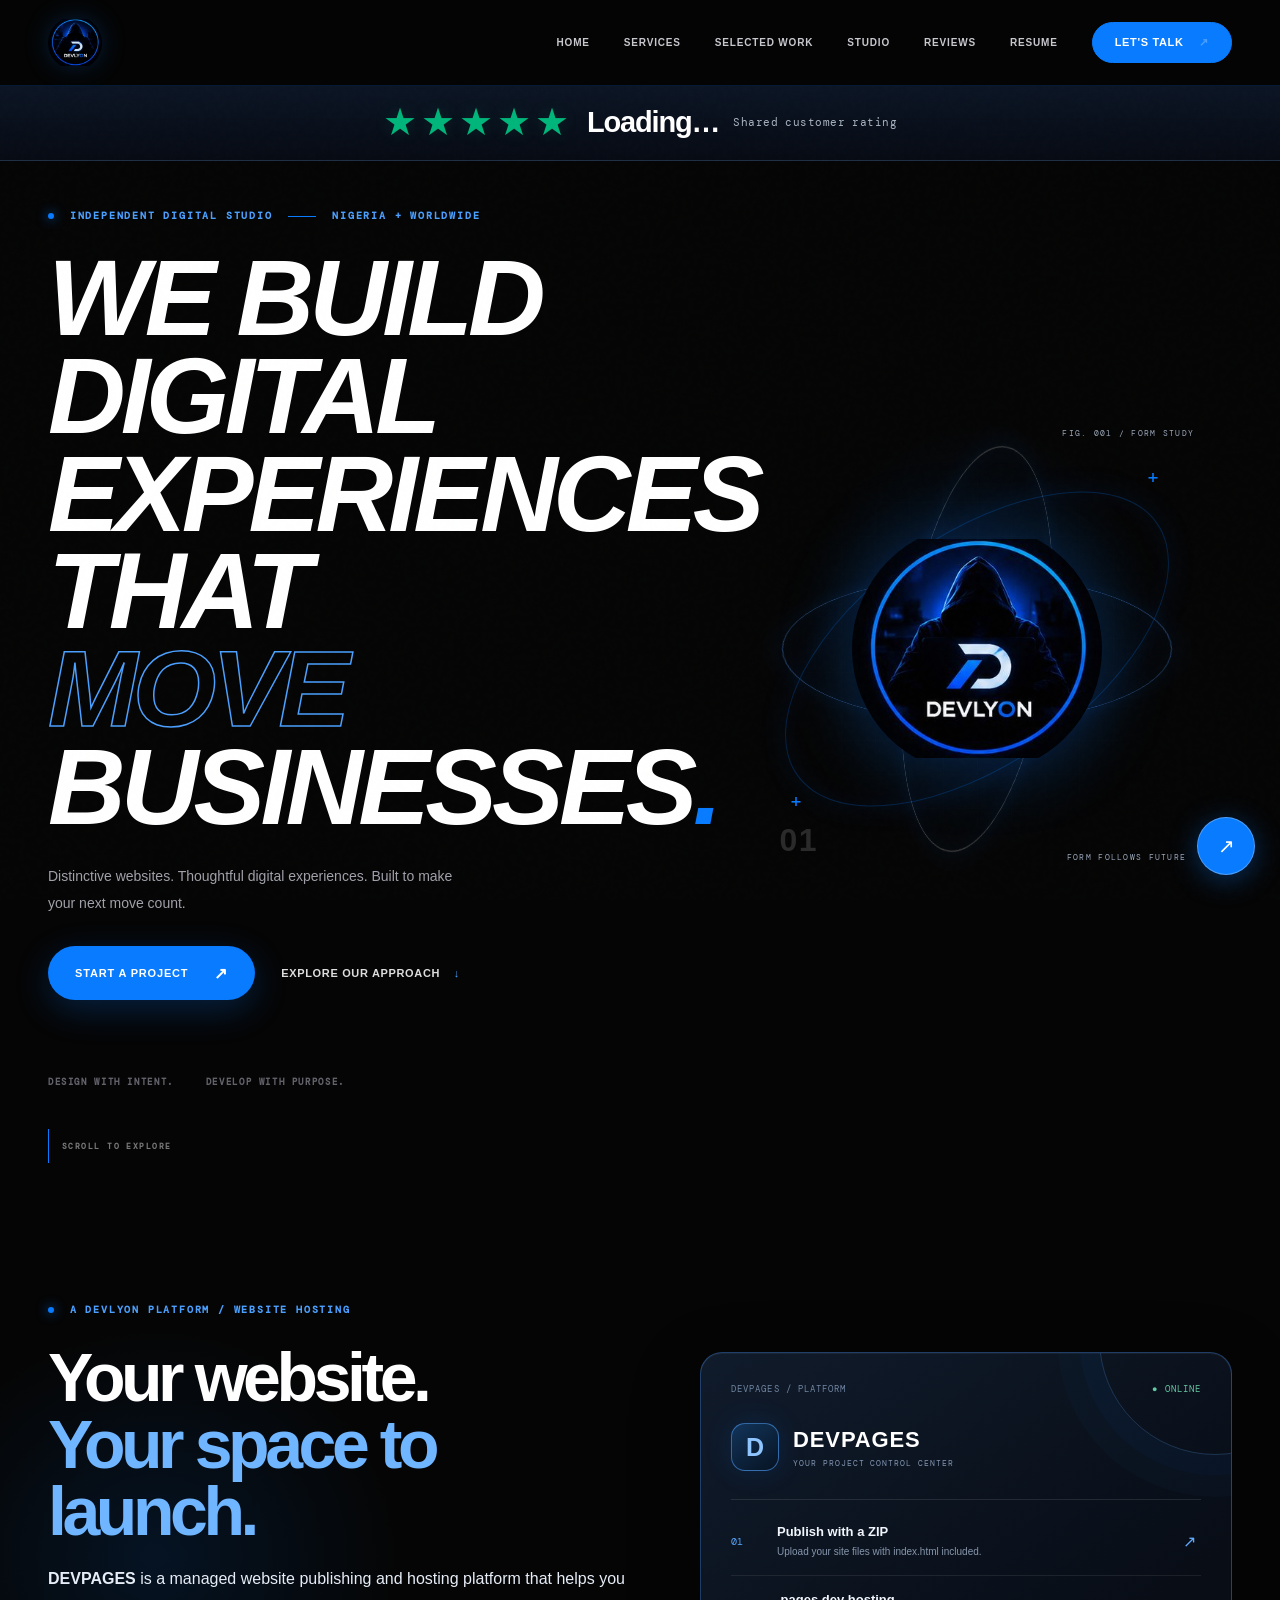
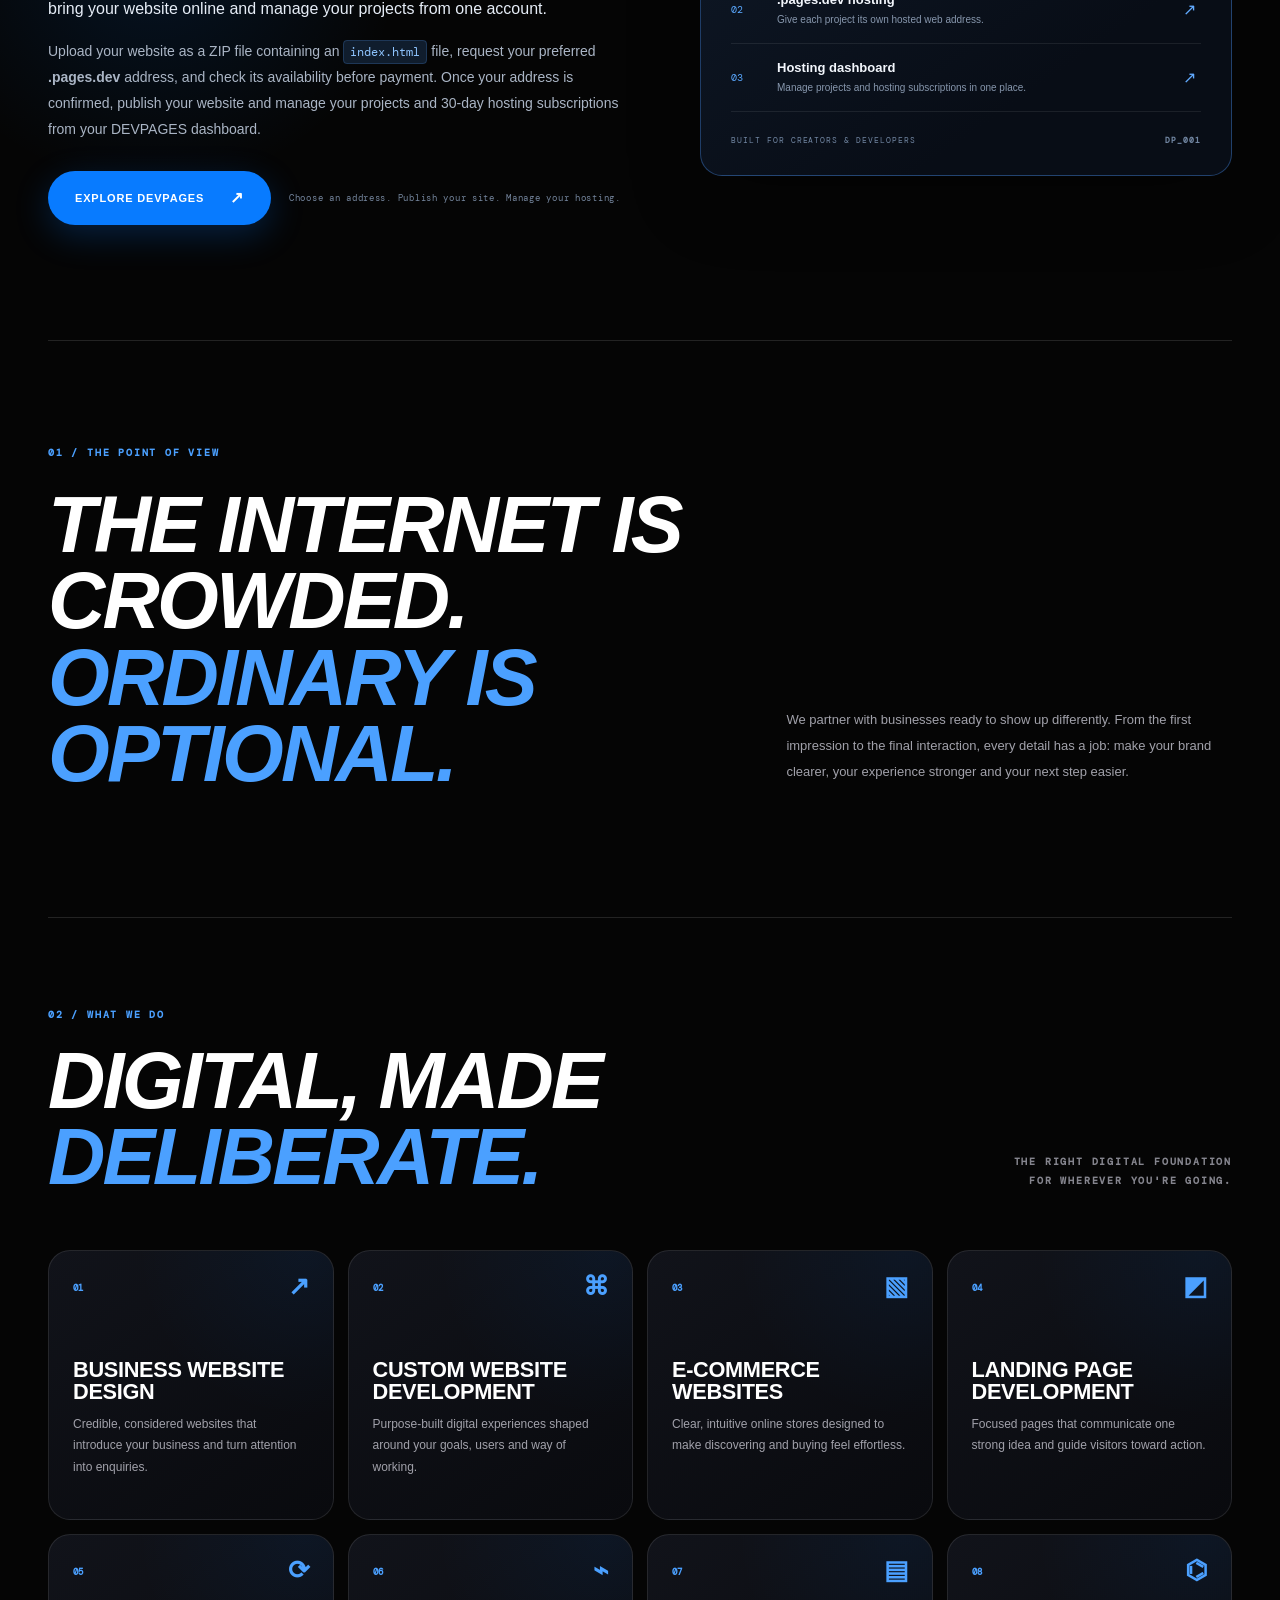
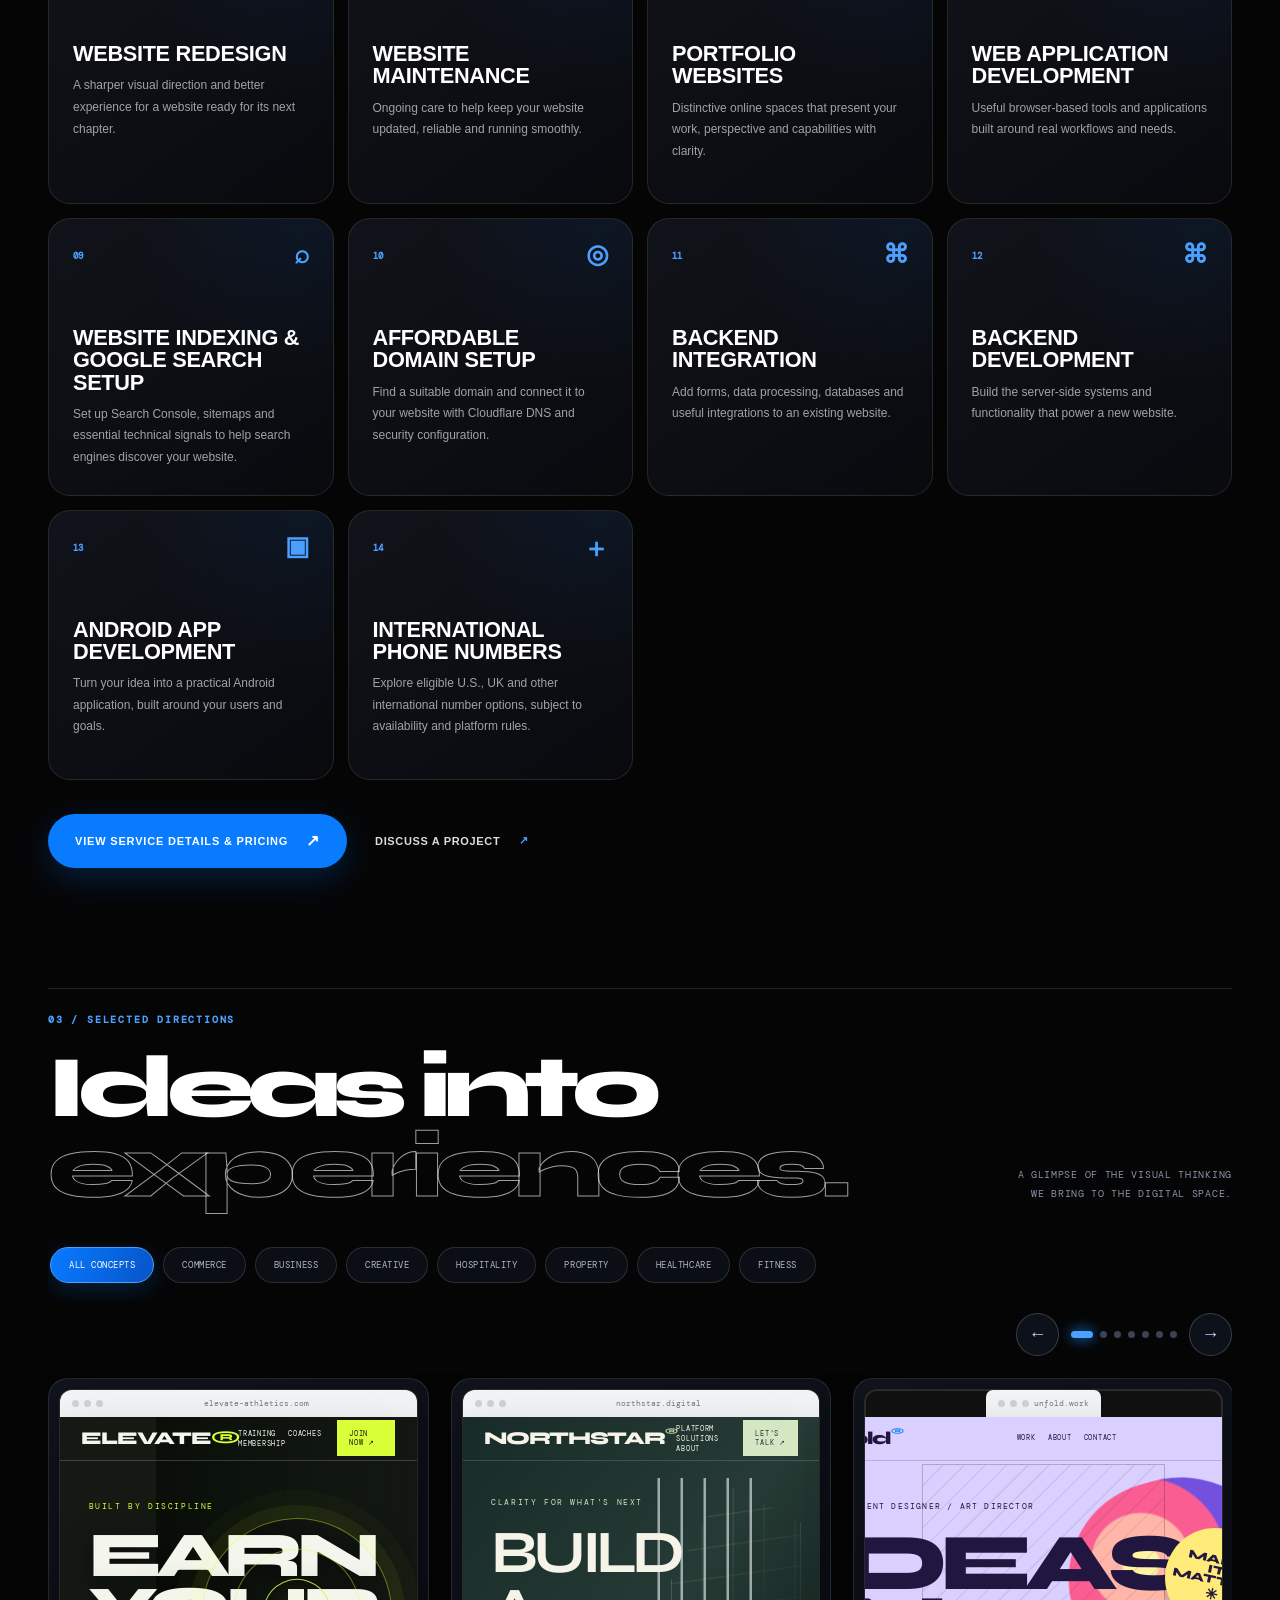
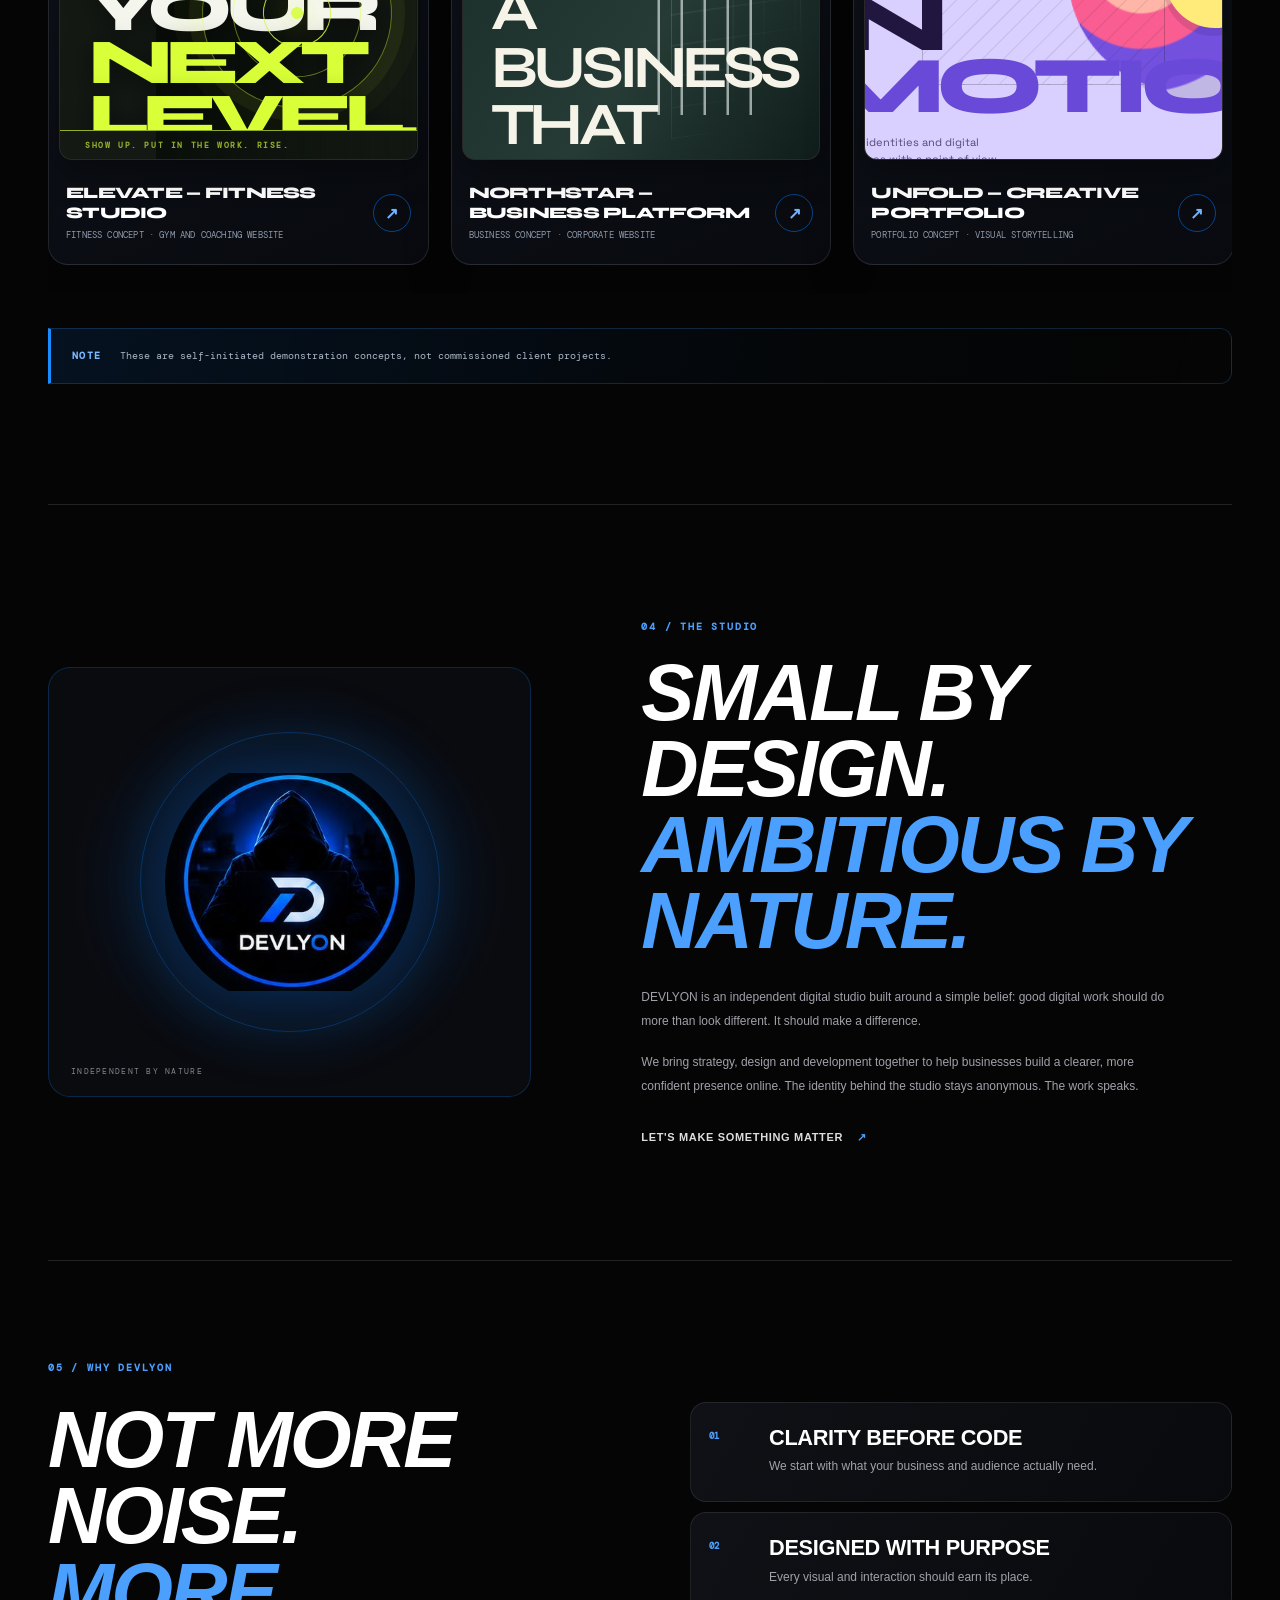
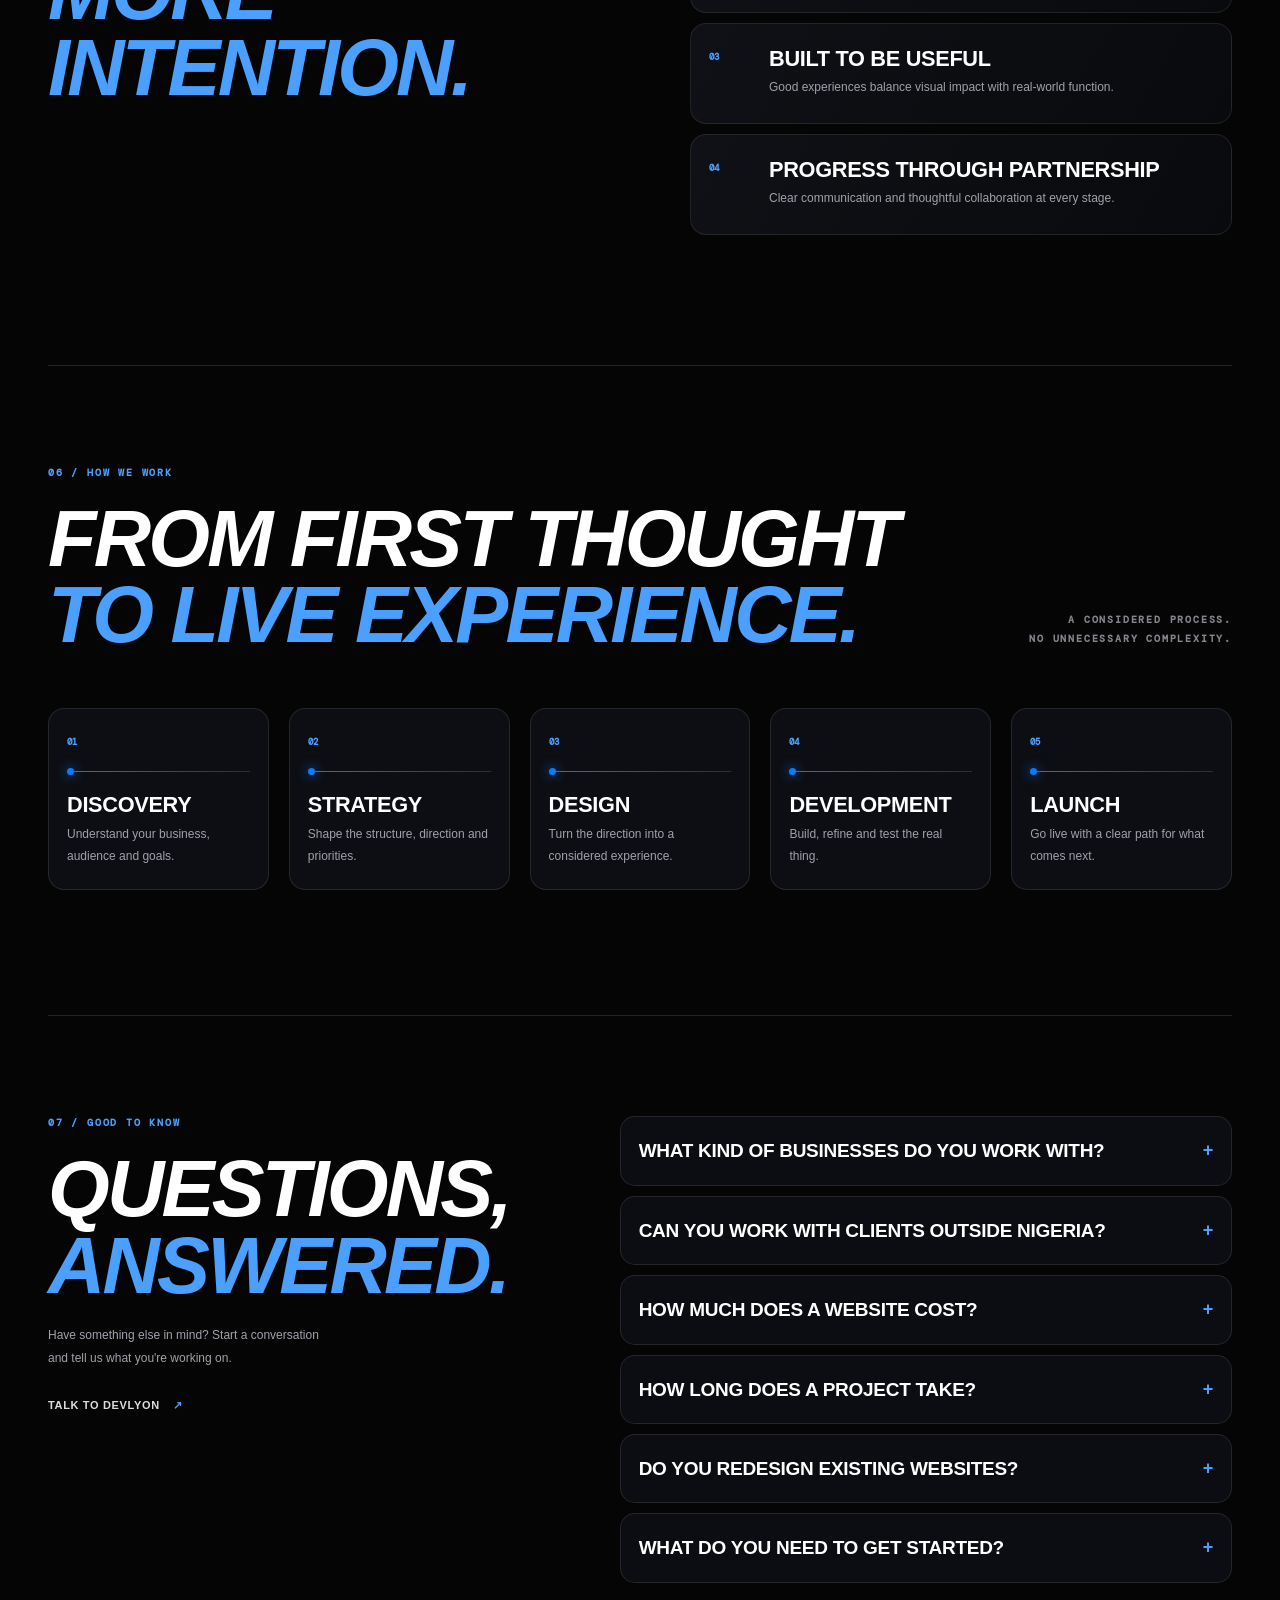
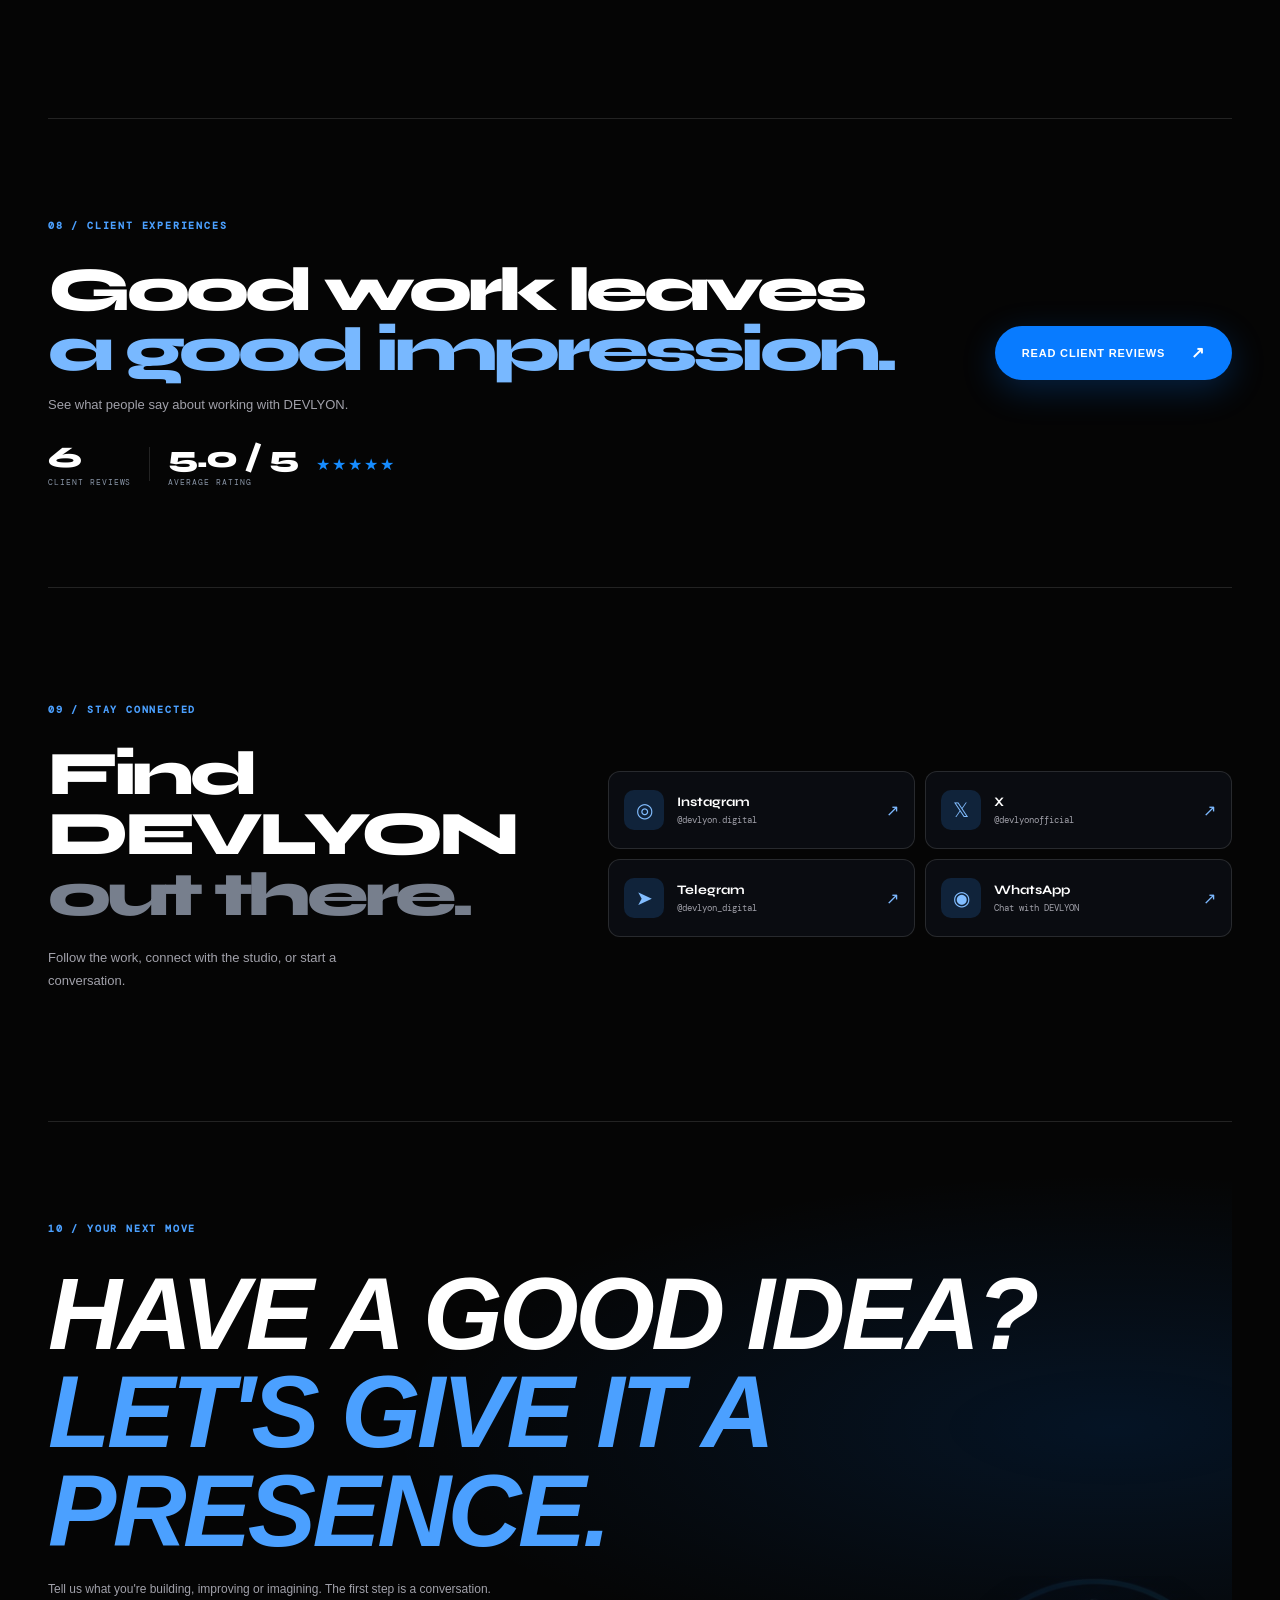
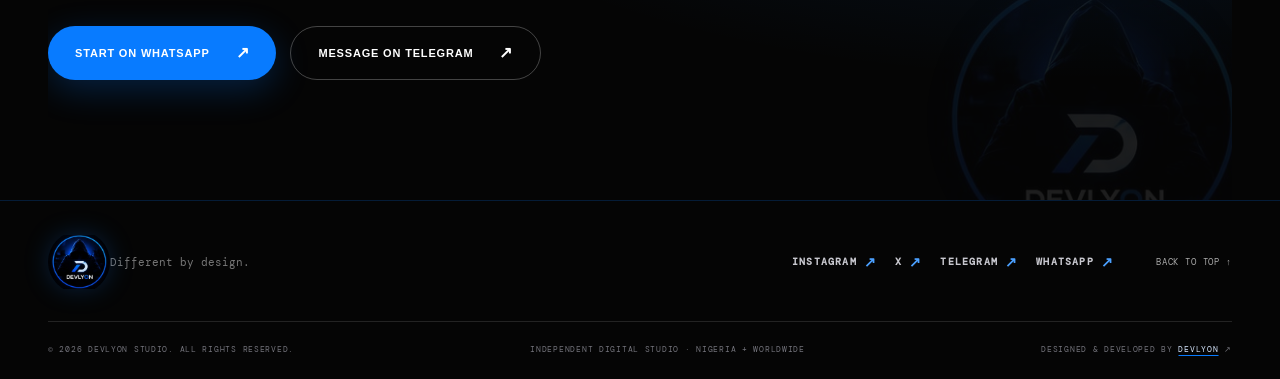
==== commit 78b7df55: "Update DEVPAGES homepage promotion with accurate hosting details" ====
--- a/index.html
+++ b/index.html
@@ -2,7 +2,7 @@
 <html lang="en">
 <head>
 <meta charset="utf-8"><meta name="google-site-verification" content="bpdntFJbBT3opNHjQ1o0yw-visxSJpuXAGIEA3lNCcY" /><meta name="viewport" content="width=device-width,initial-scale=1"><meta name="theme-color" content="#050505">
-<meta name="description" content="DEVLYON is an independent digital studio building websites and digital experiences, and the creator of DEVPAGES, a managed platform for publishing and managing hosted website projects.">
+<meta name="description" content="DEVLYON is an independent digital studio building distinctive websites and digital experiences, and the creator of DEVPAGES, a managed website publishing and hosting platform.">
 <meta property="og:type" content="website"><meta property="og:title" content="DEVLYON — Different by design."><meta property="og:description" content="Distinctive websites. Thoughtful digital experiences. Built for what's next."><meta property="og:url" content="https://devlyon.pages.dev/"><meta name="twitter:card" content="summary_large_image">
 <link rel="canonical" href="https://devlyon.pages.dev/">
 <title>DEVLYON — Different by design.</title><link rel="icon" href="assets/devlyon-logo.jpg" type="image/jpeg"><link rel="apple-touch-icon" href="assets/devlyon-logo.jpg">
@@ -33,9 +33,9 @@
 <div class="devpages-promo-copy">
 <p class="eyebrow"><span class="status-dot"></span> A DEVLYON PLATFORM / WEBSITE HOSTING</p>
 <h2 id="devpages-title">Your website.<br><span>Your space to launch.</span></h2>
-<p class="devpages-lead"><strong>DEVPAGES</strong> is a managed website hosting platform that helps you publish and manage your website projects from one account.</p>
-<p>Upload your website as a ZIP file containing an <code>index.html</code> file, publish it to its own <strong>.pages.dev</strong> address, and keep track of your projects, domains and billing through your DEVPAGES account.</p>
-<div class="devpages-actions"><a class="button button-primary" href="https://devpagesdomain.pages.dev/" target="_blank" rel="noopener noreferrer">Explore DEVPAGES <b>↗</b></a><span class="devpages-note">Simple publishing. Managed hosting. One dashboard.</span></div>
+<p class="devpages-lead"><strong>DEVPAGES</strong> is a managed website publishing and hosting platform that helps you bring your website online and manage your projects from one account.</p>
+<p>Upload your website as a ZIP file containing an <code>index.html</code> file, request your preferred <strong>.pages.dev</strong> address, and check its availability before payment. Once your address is confirmed, publish your website and manage your projects and 30-day hosting subscriptions from your DEVPAGES dashboard.</p>
+<div class="devpages-actions"><a class="button button-primary" href="https://devpagesdomain.pages.dev/" target="_blank" rel="noopener noreferrer">Explore DEVPAGES <b>↗</b></a><span class="devpages-note">Choose an address. Publish your site. Manage your hosting.</span></div>
 </div>
 <div class="devpages-promo-panel" aria-label="DEVPAGES platform features">
 <div class="devpages-panel-top"><span>DEVPAGES / PLATFORM</span><span class="devpages-live-dot">● ONLINE</span></div>
@@ -43,7 +43,7 @@
 <div class="devpages-feature-list">
 <div><i>01</i><span><b>Publish with a ZIP</b><small>Upload your site files with index.html included.</small></span><em>↗</em></div>
 <div><i>02</i><span><b>.pages.dev hosting</b><small>Give each project its own hosted web address.</small></span><em>↗</em></div>
-<div><i>03</i><span><b>Project dashboard</b><small>Keep projects, domains and billing together.</small></span><em>↗</em></div>
+<div><i>03</i><span><b>Hosting dashboard</b><small>Manage projects and hosting subscriptions in one place.</small></span><em>↗</em></div>
 </div>
 <div class="devpages-panel-foot"><span>BUILT FOR CREATORS &amp; DEVELOPERS</span><b>DP_001</b></div>
 </div>
--- a/styles.css
+++ b/styles.css
@@ -1680,3 +1680,32 @@
     max-width:88%!important;
   }
 }
+
+/* DEVPAGES homepage feature */
+.devpages-promo{display:grid;grid-template-columns:minmax(0,1.05fr) minmax(320px,.95fr);gap:clamp(28px,5vw,72px);align-items:center;padding-top:clamp(76px,9vw,124px);padding-bottom:clamp(76px,9vw,124px);position:relative}
+.devpages-promo:before{content:"";position:absolute;left:-12%;top:18%;width:42%;height:62%;background:radial-gradient(ellipse,rgba(8,123,255,.12),transparent 70%);pointer-events:none;z-index:-1}
+.devpages-promo-copy{position:relative;z-index:1}
+.devpages-promo-copy h2{font:800 clamp(38px,5.4vw,68px)/.98 var(--display);letter-spacing:-.065em;margin:20px 0}
+.devpages-promo-copy h2 span{color:#70b5ff}
+.devpages-promo-copy>p:not(.eyebrow){max-width:590px;color:#aab5c5;font-size:14px;line-height:1.85}
+.devpages-promo-copy .devpages-lead{font-size:16px!important;color:#e6edf7!important}
+.devpages-promo-copy code{font:12px var(--mono);color:#8fc5ff;background:#101d2d;padding:3px 6px;border:1px solid rgba(86,160,255,.2);border-radius:4px}
+.devpages-actions{display:flex;align-items:center;gap:18px;flex-wrap:wrap;margin-top:28px}
+.devpages-note{font:9px var(--mono);letter-spacing:.08em;color:#75869e}
+.devpages-promo-panel{position:relative;overflow:hidden;padding:clamp(20px,3vw,30px);border:1px solid rgba(74,151,255,.35);border-radius:22px;background:linear-gradient(145deg,#101b2b,#080d16 72%);box-shadow:0 22px 70px rgba(0,0,0,.32),inset 0 1px rgba(255,255,255,.05)}
+.devpages-promo-panel:after{content:"";position:absolute;width:230px;height:230px;right:-100px;top:-130px;border:1px solid rgba(87,166,255,.24);border-radius:50%;box-shadow:0 0 0 20px rgba(8,123,255,.035),0 0 0 42px rgba(8,123,255,.025);pointer-events:none}
+.devpages-panel-top,.devpages-panel-foot{display:flex;justify-content:space-between;gap:12px;font:9px var(--mono);letter-spacing:.12em;color:#7186a2}
+.devpages-live-dot{color:#65c9a3}
+.devpages-panel-brand{display:flex;align-items:center;gap:14px;padding:28px 0;border-bottom:1px solid rgba(255,255,255,.1)}
+.devpages-mark{width:48px;height:48px;display:grid;place-items:center;border:1px solid rgba(83,164,255,.55);border-radius:14px;background:linear-gradient(145deg,#12345a,#071322);color:#8ec5ff;font:800 25px var(--display);box-shadow:0 0 28px rgba(8,123,255,.15)}
+.devpages-panel-brand b{display:block;font:800 22px var(--display);letter-spacing:.04em}
+.devpages-panel-brand small{display:block;margin-top:5px;font:8px var(--mono);letter-spacing:.12em;color:#8296b2}
+.devpages-feature-list{padding:8px 0}
+.devpages-feature-list>div{display:grid;grid-template-columns:34px 1fr 18px;gap:12px;align-items:center;padding:16px 0;border-bottom:1px solid rgba(255,255,255,.08)}
+.devpages-feature-list>div>i{font:10px var(--mono);color:#5aa8ff;font-style:normal}
+.devpages-feature-list b{display:block;font-size:13px;color:#f2f6fc}
+.devpages-feature-list small{display:block;margin-top:5px;font-size:10px;line-height:1.5;color:#8797ad}
+.devpages-feature-list em{color:#62aaff;font-style:normal}
+.devpages-panel-foot{padding-top:15px;font-size:8px}
+@media(max-width:800px){.devpages-promo{grid-template-columns:1fr;gap:30px}.devpages-promo-copy h2{font-size:clamp(40px,11vw,58px)}.devpages-promo-panel{max-width:600px;width:100%;margin-inline:auto}}
+@media(max-width:480px){.devpages-promo{width:calc(100% - 40px);padding-top:66px;padding-bottom:66px}.devpages-promo-copy>p:not(.eyebrow){font-size:13px}.devpages-promo-copy .devpages-lead{font-size:15px!important}.devpages-actions{align-items:flex-start;flex-direction:column;gap:12px}.devpages-promo-panel{padding:19px}.devpages-feature-list>div{padding:14px 0}}
